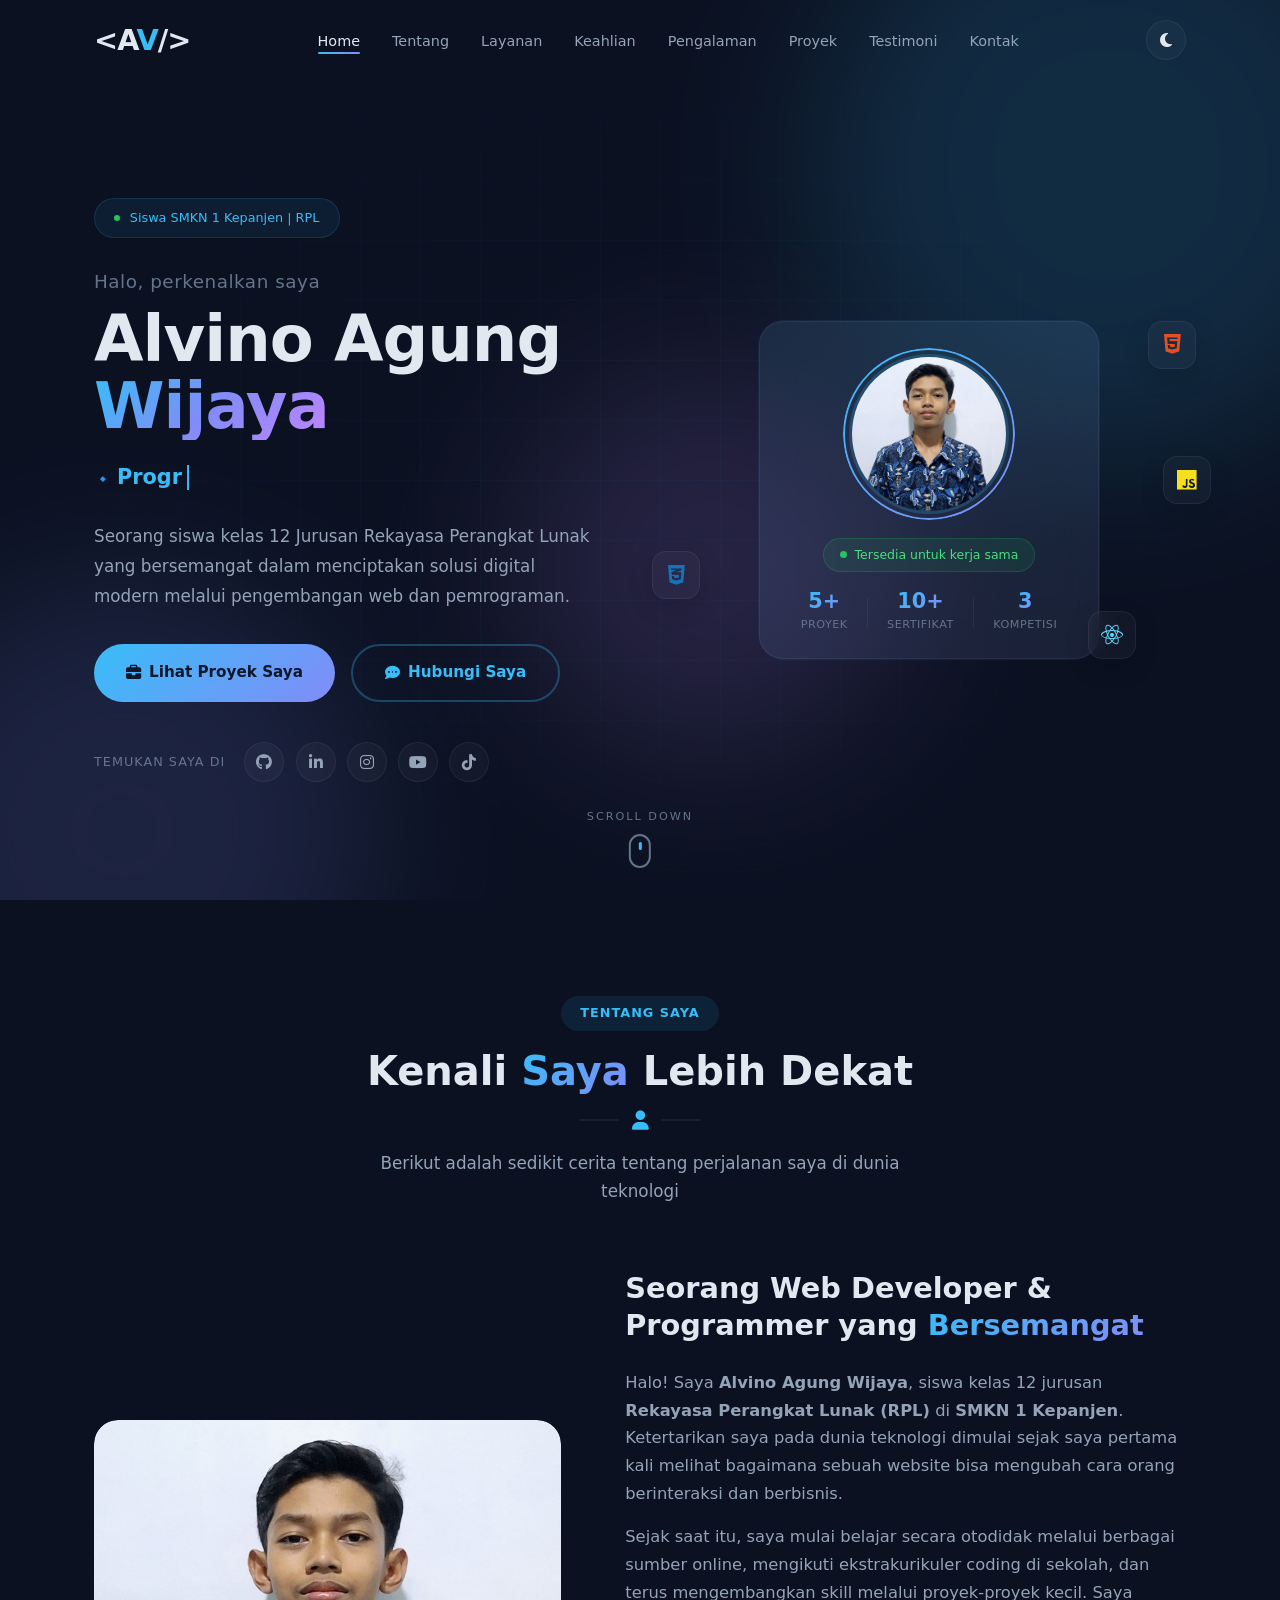
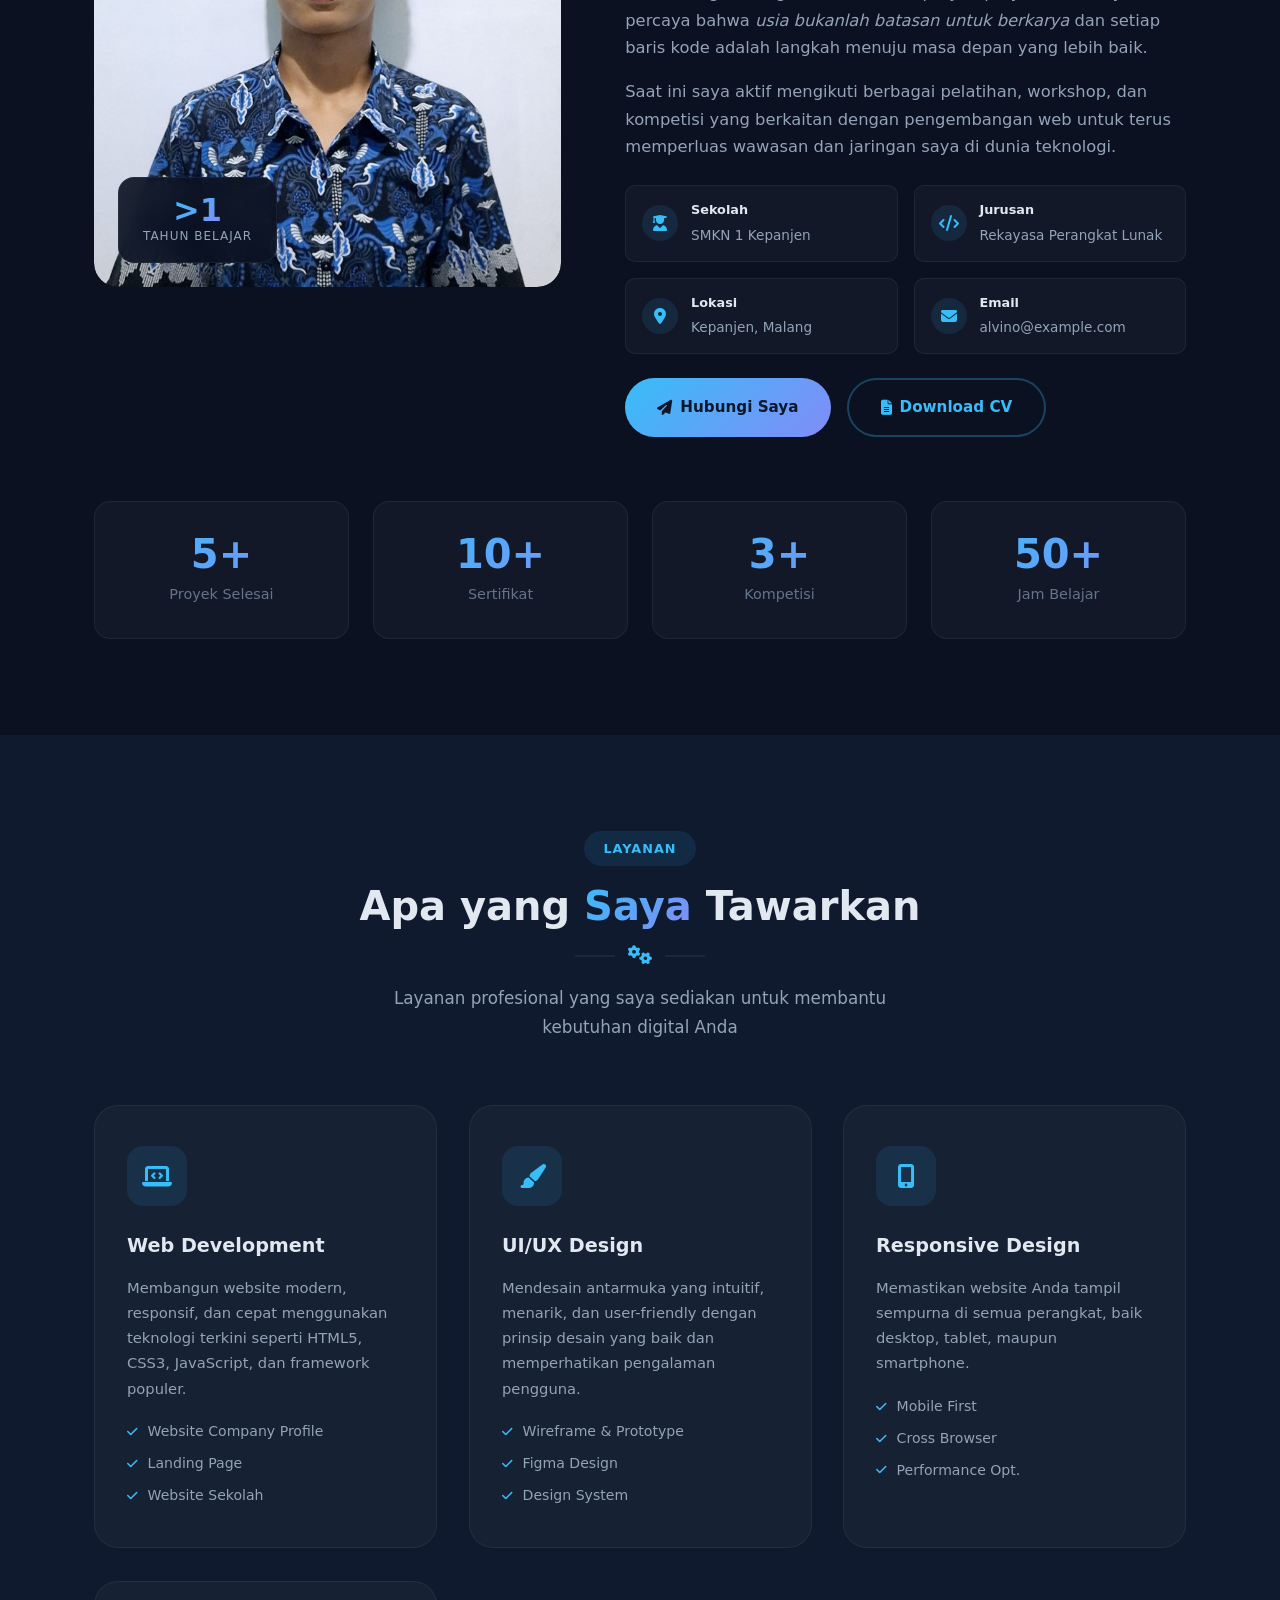
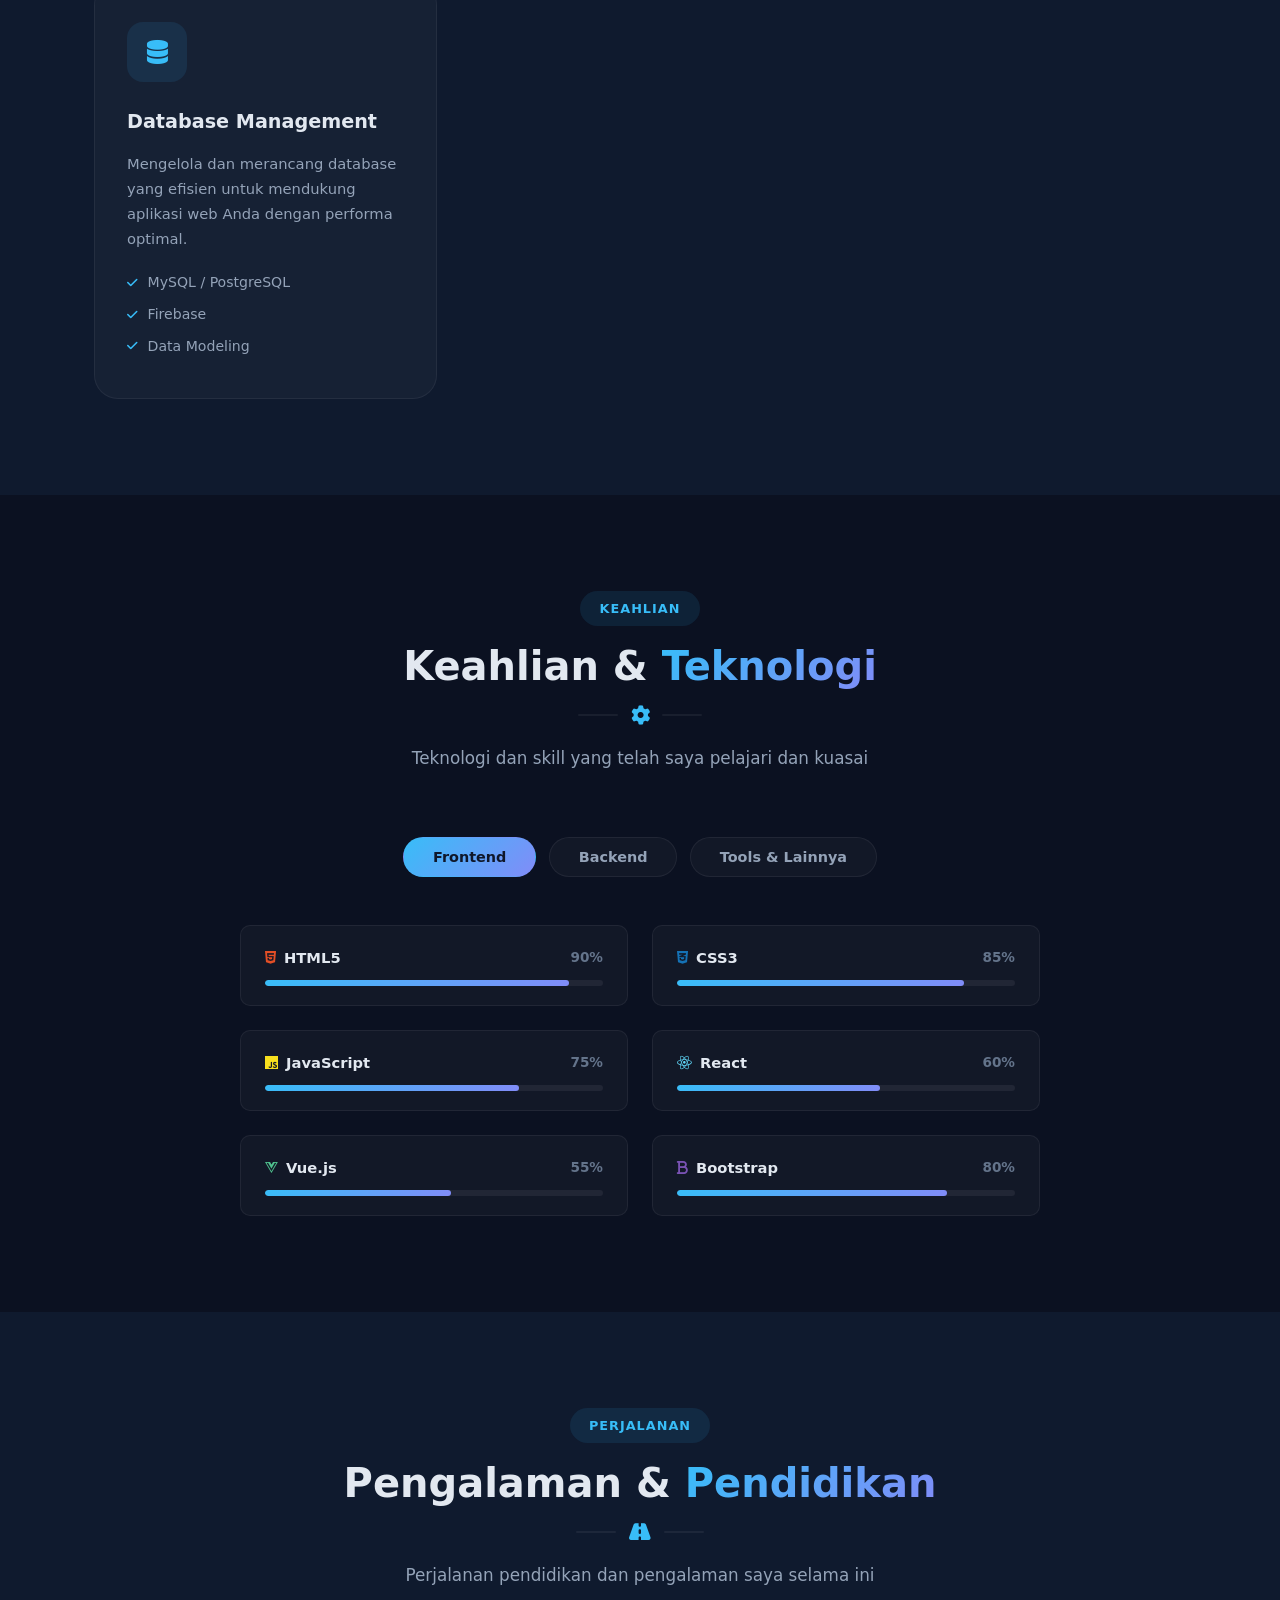
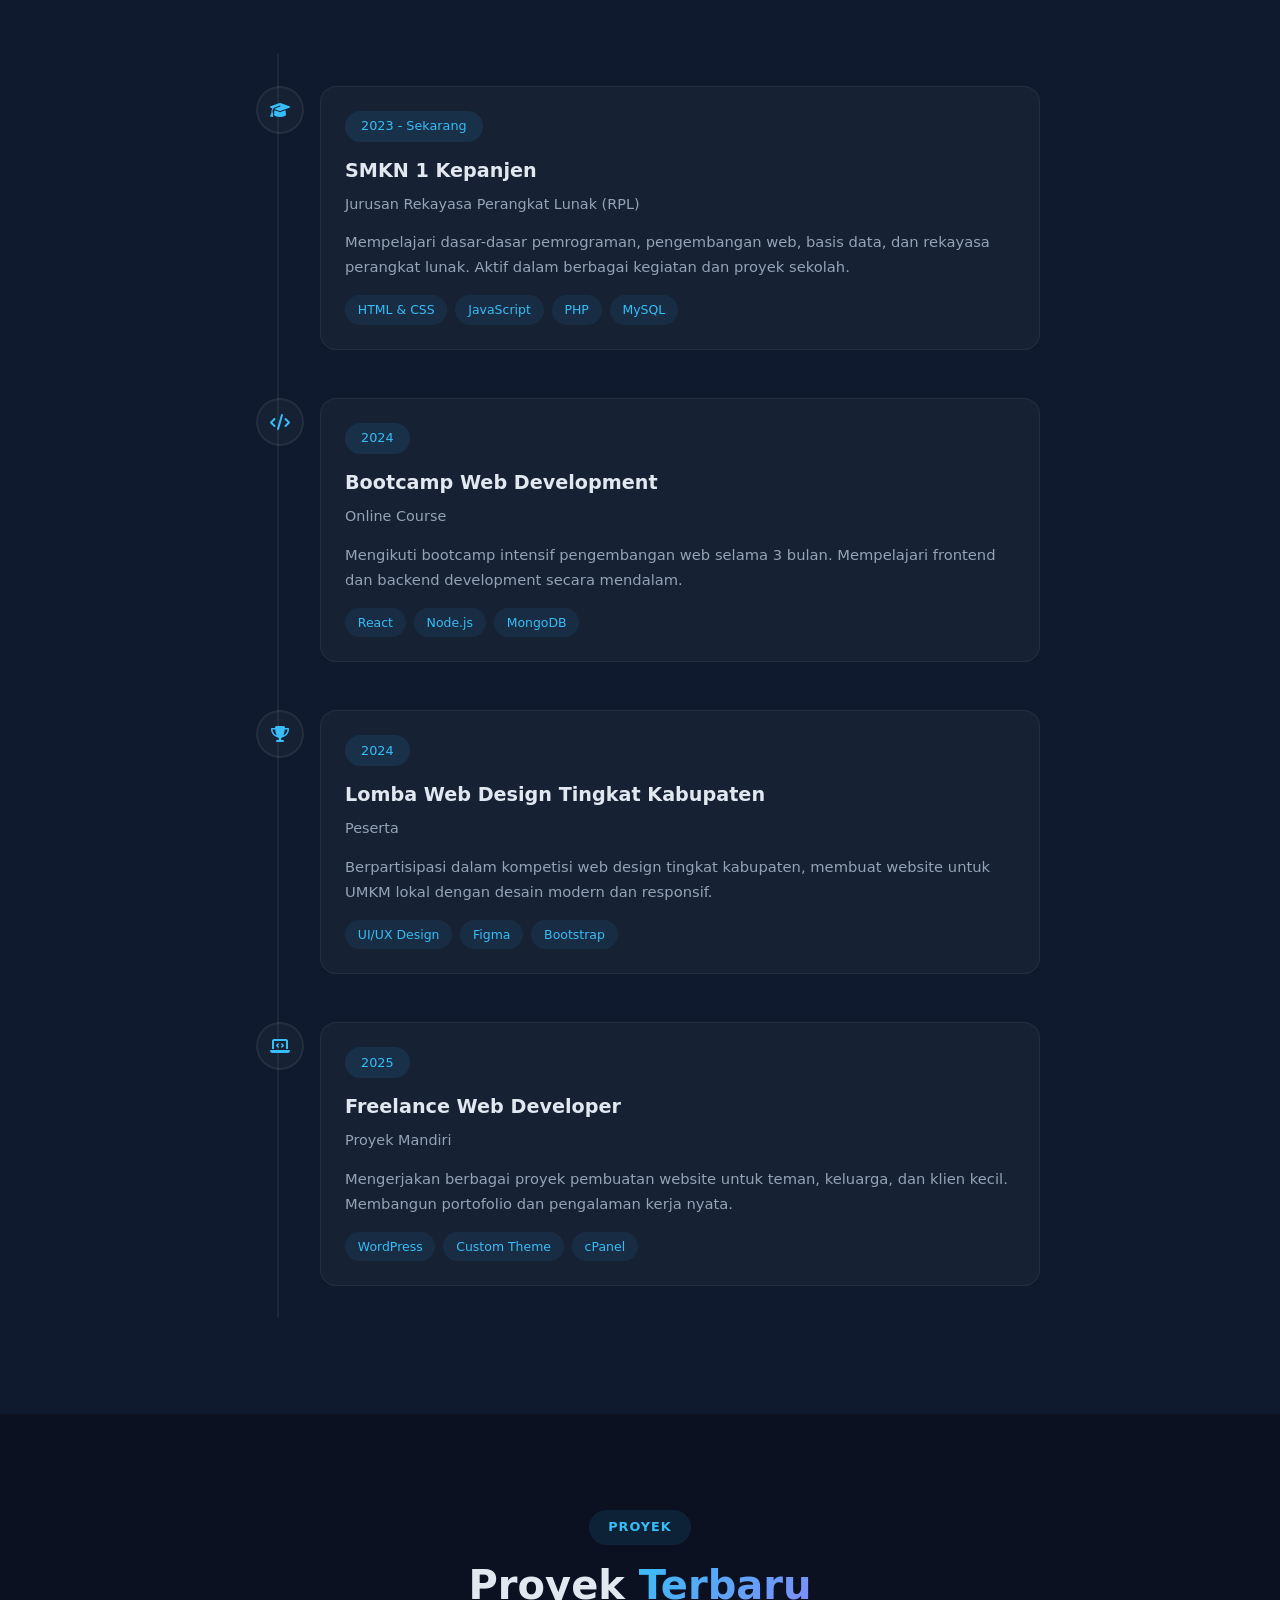
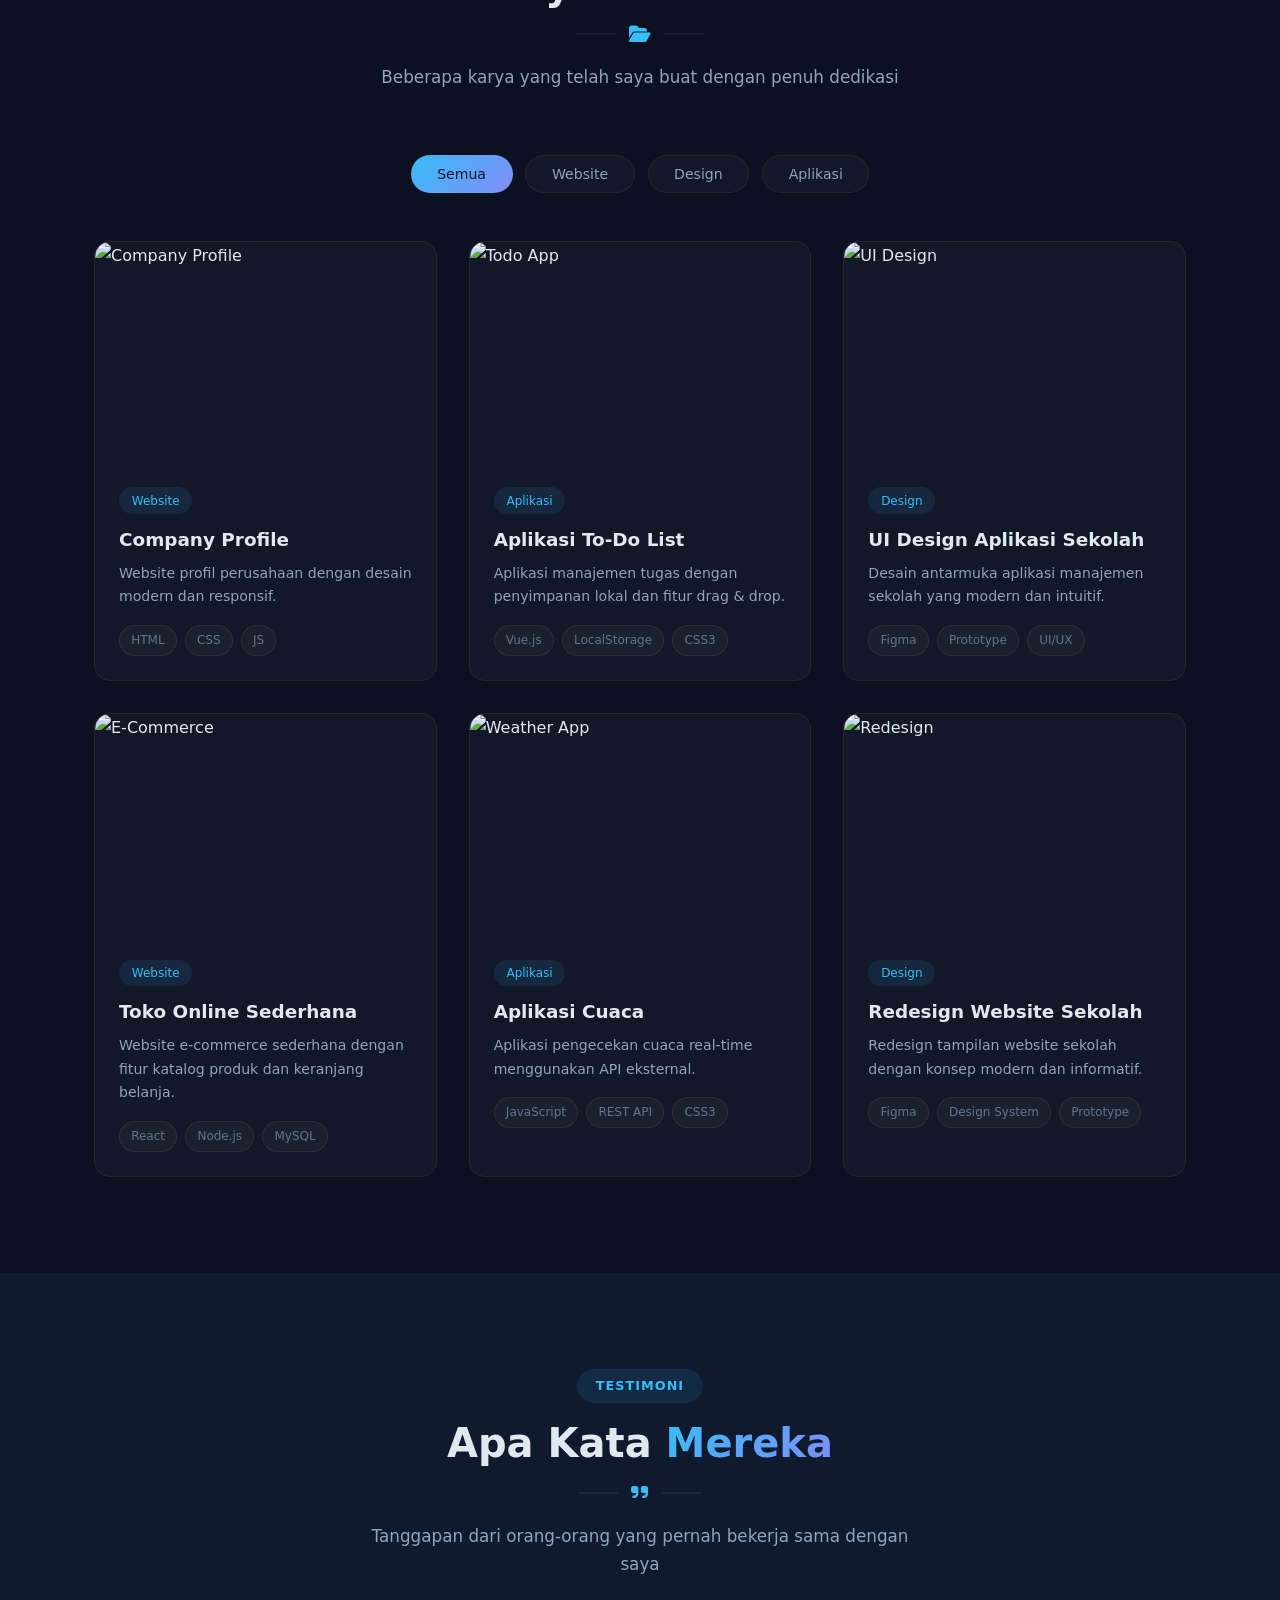
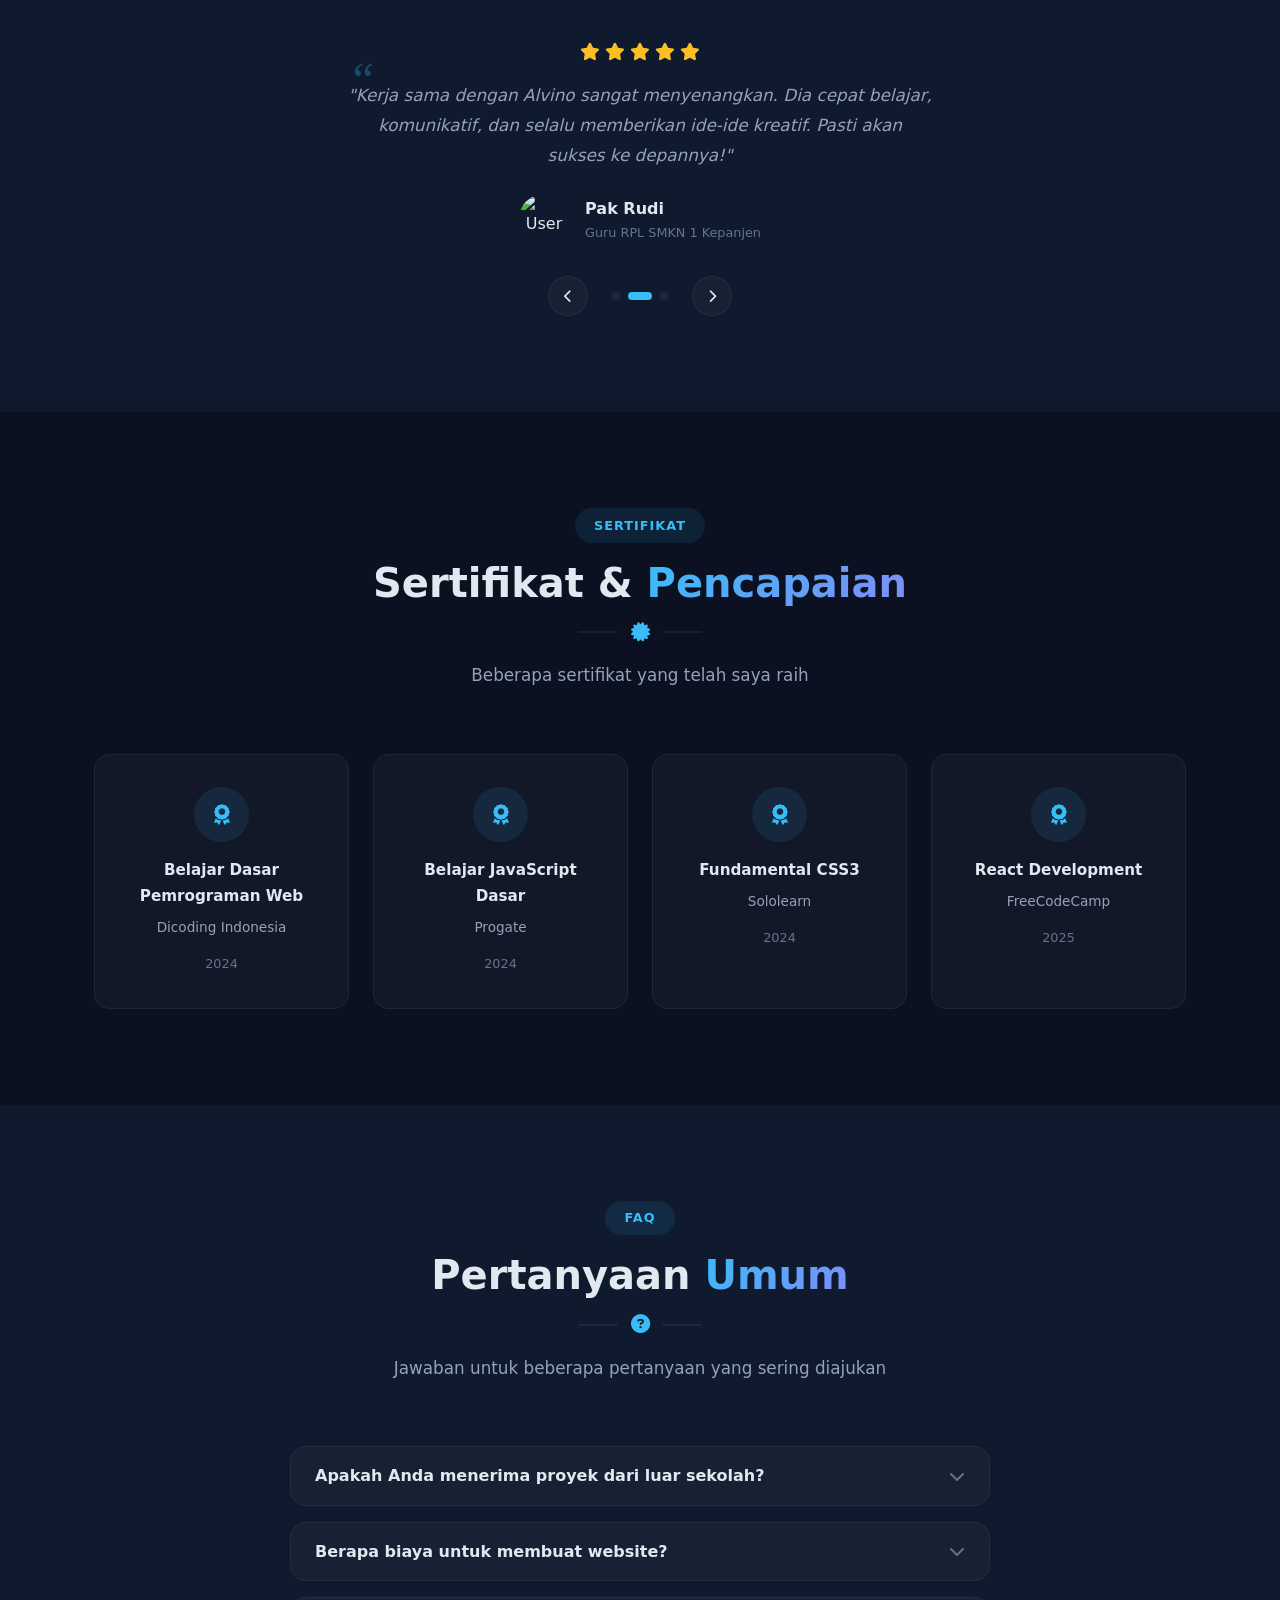
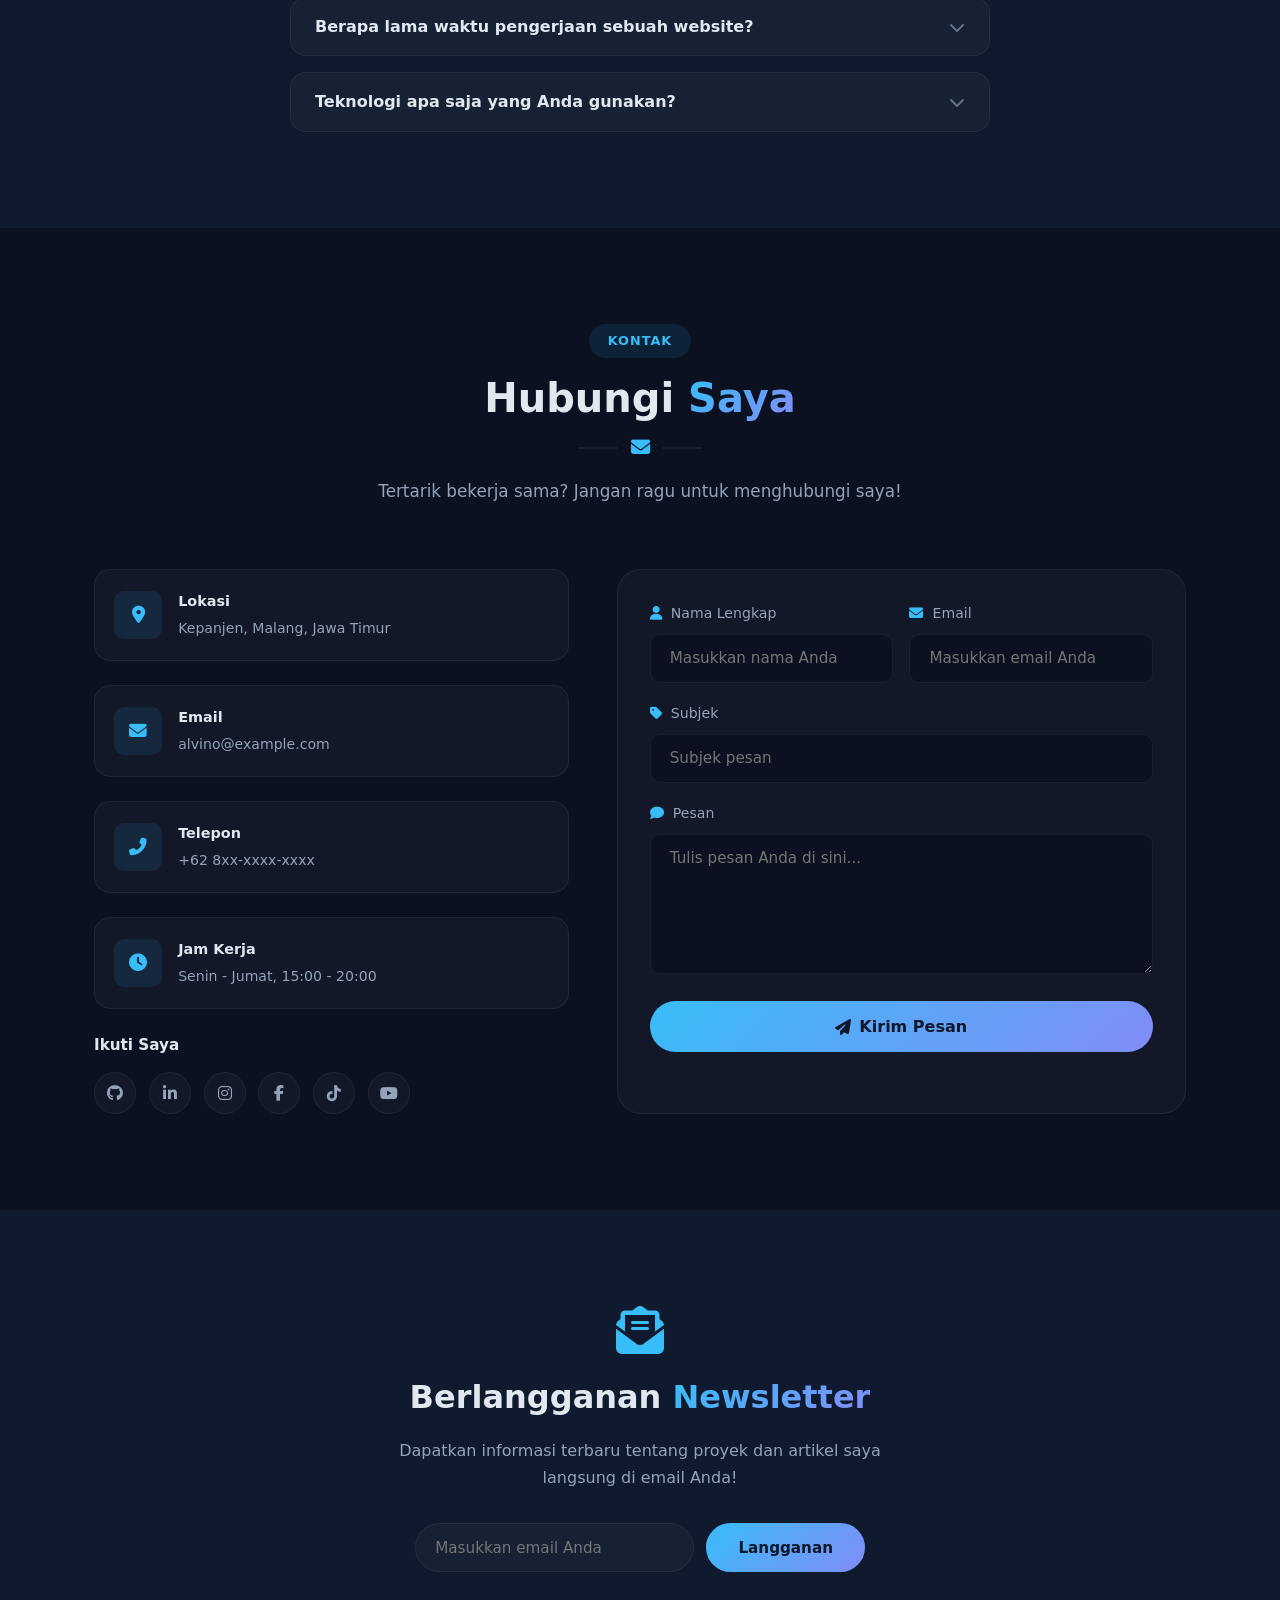
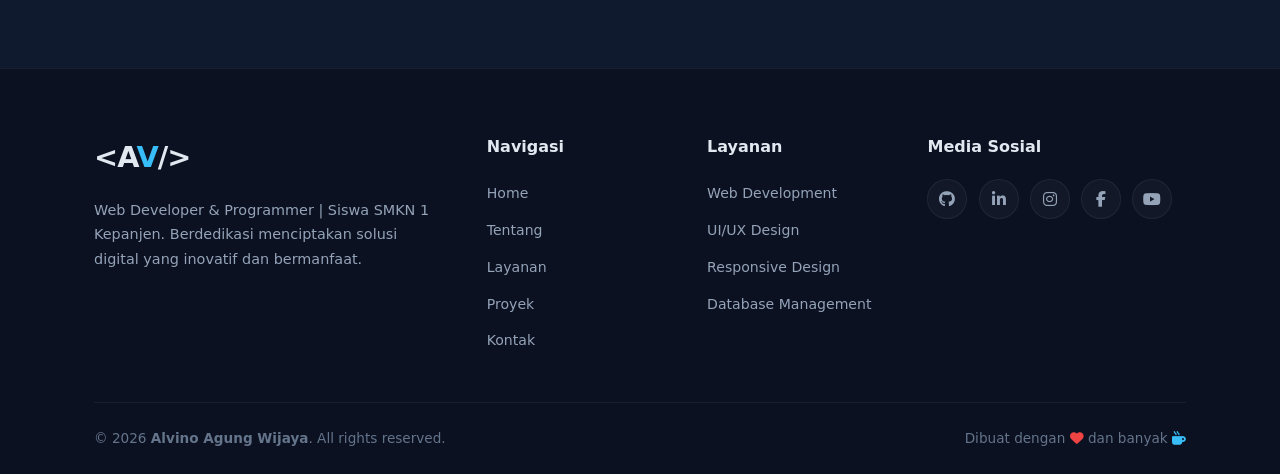
==== index.html @ 2d8336ec "Update Instagram & TikTok links" ====
<!DOCTYPE html>
<html lang="id">
<head>
  <meta charset="UTF-8" />
  <meta name="viewport" content="width=device-width, initial-scale=1.0" />
  <title>Alvino Agung Wijaya | Web Developer &amp; Programmer</title>
  <meta name="description" content="Portfolio of Alvino Agung Wijaya - Web Developer & Programmer from SMKN 1 Kepanjen" />
  <link rel="icon" type="image/x-icon" href="data:image/svg+xml,<svg xmlns='http://www.w3.org/2000/svg' viewBox='0 0 100 100'><text y='.9em' font-size='90'>💻</text></svg>" />
  <link rel="stylesheet" href="https://cdnjs.cloudflare.com/ajax/libs/font-awesome/6.5.0/css/all.min.css" />
  <link rel="stylesheet" href="https://unpkg.com/aos@2.3.1/dist/aos.css" />
  <link rel="stylesheet" href="style.css" />
</head>
<body>

  <!-- ===== PRELOADER ===== -->
  <div id="preloader">
    <div class="loader">
      <div class="loader-circle"></div>
      <p class="loader-text">Loading...</p>
    </div>
  </div>

  <!-- ===== NAVBAR ===== -->
  <header id="header">
    <div class="container navbar">
      <a href="#home" class="logo">&lt;A<span>V</span>/&gt;</a>
      <ul class="nav-menu" id="navMenu">
        <li><a href="#home" class="nav-link active">Home</a></li>
        <li><a href="#about" class="nav-link">Tentang</a></li>
        <li><a href="#services" class="nav-link">Layanan</a></li>
        <li><a href="#skills" class="nav-link">Keahlian</a></li>
        <li><a href="#experience" class="nav-link">Pengalaman</a></li>
        <li><a href="#projects" class="nav-link">Proyek</a></li>
        <li><a href="#testimonials" class="nav-link">Testimoni</a></li>
        <li><a href="#contact" class="nav-link">Kontak</a></li>
      </ul>
      <div class="nav-actions">
        <button id="themeToggle" class="theme-btn" aria-label="Toggle Theme">
          <i class="fas fa-moon"></i>
        </button>
        <button class="hamburger" id="hamburger" aria-label="Menu">
          <span></span><span></span><span></span>
        </button>
      </div>
    </div>
  </header>

  <!-- ===== HERO ===== -->
  <section id="home" class="hero">
    <div class="hero-bg">
      <div class="hero-orb hero-orb-1"></div>
      <div class="hero-orb hero-orb-2"></div>
      <div class="hero-orb hero-orb-3"></div>
      <div class="hero-grid"></div>
    </div>
    <div class="container hero-content">
      <div class="hero-text" data-aos="fade-up">
        <div class="hero-badge">
          <span class="badge-dot"></span>
          Siswa SMKN 1 Kepanjen | RPL
        </div>
        <p class="hero-greeting">Halo, perkenalkan saya</p>
        <h1 class="hero-name">Alvino Agung <span>Wijaya</span></h1>
        <div class="hero-typing">
          <span id="typed-text"></span><span class="typed-cursor">|</span>
        </div>
        <p class="hero-desc">
          Seorang siswa kelas 12 Jurusan Rekayasa Perangkat Lunak yang bersemangat 
          dalam menciptakan solusi digital modern melalui pengembangan web dan pemrograman.
        </p>
        <div class="hero-buttons">
          <a href="#projects" class="btn btn-primary">
            <i class="fas fa-briefcase"></i> Lihat Proyek Saya
          </a>
          <a href="#contact" class="btn btn-outline">
            <i class="fas fa-comment-dots"></i> Hubungi Saya
          </a>
        </div>
        <div class="hero-social">
          <span class="hero-social-label">Temukan Saya di</span>
          <div class="hero-social-links">
            <a href="#" class="social-link" aria-label="GitHub"><i class="fab fa-github"></i></a>
            <a href="#" class="social-link" aria-label="LinkedIn"><i class="fab fa-linkedin-in"></i></a>
            <a href="https://instagram.com/vinoagg" class="social-link" aria-label="Instagram"><i class="fab fa-instagram"></i></a>
            <a href="#" class="social-link" aria-label="YouTube"><i class="fab fa-youtube"></i></a>
            <a href="https://tiktok.com/@vinoaggwjy" class="social-link" aria-label="TikTok"><i class="fab fa-tiktok"></i></a>
          </div>
        </div>
      </div>
      <div class="hero-visual" data-aos="fade-left">
        <div class="hero-card">
          <div class="hero-card-bg"></div>
          <div class="hero-photo-wrapper">
            <img src="fotosaya.jpeg" alt="Alvino Agung Wijaya" />
            <div class="hero-photo-ring"></div>
          </div>
          <div class="hero-card-info">
            <div class="hero-card-status">
              <span class="status-dot"></span>
              <span>Tersedia untuk kerja sama</span>
            </div>
            <div class="hero-card-stats">
              <div class="hcs-item">
                <span class="hcs-num">5+</span>
                <span class="hcs-label">Proyek</span>
              </div>
              <div class="hcs-divider"></div>
              <div class="hcs-item">
                <span class="hcs-num">10+</span>
                <span class="hcs-label">Sertifikat</span>
              </div>
              <div class="hcs-divider"></div>
              <div class="hcs-item">
                <span class="hcs-num">3</span>
                <span class="hcs-label">Kompetisi</span>
              </div>
            </div>
          </div>
        </div>
        <div class="hero-float-icon hi-1"><i class="fab fa-html5"></i></div>
        <div class="hero-float-icon hi-2"><i class="fab fa-css3-alt"></i></div>
        <div class="hero-float-icon hi-3"><i class="fab fa-js"></i></div>
        <div class="hero-float-icon hi-4"><i class="fab fa-react"></i></div>
      </div>
    </div>
    <div class="scroll-indicator">
      <span>Scroll Down</span>
      <div class="scroll-mouse">
        <div class="scroll-wheel"></div>
      </div>
    </div>
  </section>

  <!-- ===== ABOUT ===== -->
  <section id="about" class="section">
    <div class="container">
      <div class="section-header" data-aos="fade-up">
        <span class="section-tag">Tentang Saya</span>
        <h2 class="section-title">Kenali <span>Saya</span> Lebih Dekat</h2>
        <div class="section-divider">
          <span></span><i class="fas fa-user"></i><span></span>
        </div>
        <p class="section-desc">Berikut adalah sedikit cerita tentang perjalanan saya di dunia teknologi</p>
      </div>
      <div class="about-grid">
        <div class="about-image" data-aos="fade-right">
          <div class="about-img-wrapper">
            <img src="fotosaya.jpeg" alt="About Alvino" />
            <div class="about-experience">
              <span class="exp-number">&gt;1</span>
              <span class="exp-text">Tahun Belajar</span>
            </div>
          </div>
        </div>
        <div class="about-content" data-aos="fade-left">
          <h3>Seorang Web Developer &amp; Programmer yang <span>Bersemangat</span></h3>
          <p>
            Halo! Saya <strong>Alvino Agung Wijaya</strong>, siswa kelas 12 jurusan <strong>Rekayasa Perangkat Lunak (RPL)</strong> 
            di <strong>SMKN 1 Kepanjen</strong>. Ketertarikan saya pada dunia teknologi dimulai sejak saya pertama kali 
            melihat bagaimana sebuah website bisa mengubah cara orang berinteraksi dan berbisnis.
          </p>
          <p>
            Sejak saat itu, saya mulai belajar secara otodidak melalui berbagai sumber online, mengikuti ekstrakurikuler 
            coding di sekolah, dan terus mengembangkan skill melalui proyek-proyek kecil. Saya percaya bahwa 
            <em>usia bukanlah batasan untuk berkarya</em> dan setiap baris kode adalah langkah menuju masa depan yang lebih baik.
          </p>
          <p>
            Saat ini saya aktif mengikuti berbagai pelatihan, workshop, dan kompetisi yang berkaitan dengan 
            pengembangan web untuk terus memperluas wawasan dan jaringan saya di dunia teknologi.
          </p>
          <div class="about-info">
            <div class="info-item">
              <i class="fas fa-user-graduate"></i>
              <div>
                <strong>Sekolah</strong>
                <span>SMKN 1 Kepanjen</span>
              </div>
            </div>
            <div class="info-item">
              <i class="fas fa-code"></i>
              <div>
                <strong>Jurusan</strong>
                <span>Rekayasa Perangkat Lunak</span>
              </div>
            </div>
            <div class="info-item">
              <i class="fas fa-map-marker-alt"></i>
              <div>
                <strong>Lokasi</strong>
                <span>Kepanjen, Malang</span>
              </div>
            </div>
            <div class="info-item">
              <i class="fas fa-envelope"></i>
              <div>
                <strong>Email</strong>
                <span>alvino@example.com</span>
              </div>
            </div>
          </div>
          <div class="about-cta">
            <a href="#contact" class="btn btn-primary"><i class="fas fa-paper-plane"></i> Hubungi Saya</a>
            <a href="#" class="btn btn-outline"><i class="fas fa-file-alt"></i> Download CV</a>
          </div>
        </div>
      </div>
      <div class="about-stats" data-aos="fade-up">
        <div class="stat-item">
          <h3><span class="counter" data-target="5">0</span>+</h3>
          <p>Proyek Selesai</p>
        </div>
        <div class="stat-item">
          <h3><span class="counter" data-target="10">0</span>+</h3>
          <p>Sertifikat</p>
        </div>
        <div class="stat-item">
          <h3><span class="counter" data-target="3">0</span>+</h3>
          <p>Kompetisi</p>
        </div>
        <div class="stat-item">
          <h3><span class="counter" data-target="50">0</span>+</h3>
          <p>Jam Belajar</p>
        </div>
      </div>
    </div>
  </section>

  <!-- ===== SERVICES ===== -->
  <section id="services" class="section bg-dark">
    <div class="container">
      <div class="section-header" data-aos="fade-up">
        <span class="section-tag">Layanan</span>
        <h2 class="section-title">Apa yang <span>Saya</span> Tawarkan</h2>
        <div class="section-divider">
          <span></span><i class="fas fa-cogs"></i><span></span>
        </div>
        <p class="section-desc">Layanan profesional yang saya sediakan untuk membantu kebutuhan digital Anda</p>
      </div>
      <div class="services-grid">
        <div class="service-card" data-aos="flip-up" data-aos-delay="0">
          <div class="service-icon">
            <i class="fas fa-laptop-code"></i>
          </div>
          <h3>Web Development</h3>
          <p>Membangun website modern, responsif, dan cepat menggunakan teknologi terkini seperti HTML5, CSS3, JavaScript, dan framework populer.</p>
          <ul class="service-list">
            <li><i class="fas fa-check"></i> Website Company Profile</li>
            <li><i class="fas fa-check"></i> Landing Page</li>
            <li><i class="fas fa-check"></i> Website Sekolah</li>
          </ul>
        </div>
        <div class="service-card" data-aos="flip-up" data-aos-delay="100">
          <div class="service-icon">
            <i class="fas fa-paint-brush"></i>
          </div>
          <h3>UI/UX Design</h3>
          <p>Mendesain antarmuka yang intuitif, menarik, dan user-friendly dengan prinsip desain yang baik dan memperhatikan pengalaman pengguna.</p>
          <ul class="service-list">
            <li><i class="fas fa-check"></i> Wireframe &amp; Prototype</li>
            <li><i class="fas fa-check"></i> Figma Design</li>
            <li><i class="fas fa-check"></i> Design System</li>
          </ul>
        </div>
        <div class="service-card" data-aos="flip-up" data-aos-delay="200">
          <div class="service-icon">
            <i class="fas fa-mobile-alt"></i>
          </div>
          <h3>Responsive Design</h3>
          <p>Memastikan website Anda tampil sempurna di semua perangkat, baik desktop, tablet, maupun smartphone.</p>
          <ul class="service-list">
            <li><i class="fas fa-check"></i> Mobile First</li>
            <li><i class="fas fa-check"></i> Cross Browser</li>
            <li><i class="fas fa-check"></i> Performance Opt.</li>
          </ul>
        </div>
        <div class="service-card" data-aos="flip-up" data-aos-delay="300">
          <div class="service-icon">
            <i class="fas fa-database"></i>
          </div>
          <h3>Database Management</h3>
          <p>Mengelola dan merancang database yang efisien untuk mendukung aplikasi web Anda dengan performa optimal.</p>
          <ul class="service-list">
            <li><i class="fas fa-check"></i> MySQL / PostgreSQL</li>
            <li><i class="fas fa-check"></i> Firebase</li>
            <li><i class="fas fa-check"></i> Data Modeling</li>
          </ul>
        </div>
      </div>
    </div>
  </section>

  <!-- ===== SKILLS ===== -->
  <section id="skills" class="section">
    <div class="container">
      <div class="section-header" data-aos="fade-up">
        <span class="section-tag">Keahlian</span>
        <h2 class="section-title">Keahlian &amp; <span>Teknologi</span></h2>
        <div class="section-divider">
          <span></span><i class="fas fa-cog"></i><span></span>
        </div>
        <p class="section-desc">Teknologi dan skill yang telah saya pelajari dan kuasai</p>
      </div>
      <div class="skills-tabs" data-aos="fade-up">
        <button class="skill-tab active" data-tab="frontend">Frontend</button>
        <button class="skill-tab" data-tab="backend">Backend</button>
        <button class="skill-tab" data-tab="tools">Tools &amp; Lainnya</button>
      </div>
      <div class="skills-content">
        <!-- Frontend -->
        <div class="skills-panel active" id="frontend">
          <div class="skills-grid">
            <div class="skill-item" data-aos="fade-up" data-aos-delay="0">
              <div class="skill-info">
                <span><i class="fab fa-html5" style="color:#e34f26;"></i> HTML5</span>
                <span class="skill-percent">90%</span>
              </div>
              <div class="skill-bar"><div class="skill-progress" data-width="90" style="--width:0%"></div></div>
            </div>
            <div class="skill-item" data-aos="fade-up" data-aos-delay="50">
              <div class="skill-info">
                <span><i class="fab fa-css3-alt" style="color:#1572b6;"></i> CSS3</span>
                <span class="skill-percent">85%</span>
              </div>
              <div class="skill-bar"><div class="skill-progress" data-width="85" style="--width:0%"></div></div>
            </div>
            <div class="skill-item" data-aos="fade-up" data-aos-delay="100">
              <div class="skill-info">
                <span><i class="fab fa-js" style="color:#f7df1e;"></i> JavaScript</span>
                <span class="skill-percent">75%</span>
              </div>
              <div class="skill-bar"><div class="skill-progress" data-width="75" style="--width:0%"></div></div>
            </div>
            <div class="skill-item" data-aos="fade-up" data-aos-delay="150">
              <div class="skill-info">
                <span><i class="fab fa-react" style="color:#61dafb;"></i> React</span>
                <span class="skill-percent">60%</span>
              </div>
              <div class="skill-bar"><div class="skill-progress" data-width="60" style="--width:0%"></div></div>
            </div>
            <div class="skill-item" data-aos="fade-up" data-aos-delay="200">
              <div class="skill-info">
                <span><i class="fab fa-vuejs" style="color:#4fc08d;"></i> Vue.js</span>
                <span class="skill-percent">55%</span>
              </div>
              <div class="skill-bar"><div class="skill-progress" data-width="55" style="--width:0%"></div></div>
            </div>
            <div class="skill-item" data-aos="fade-up" data-aos-delay="250">
              <div class="skill-info">
                <span><i class="fas fa-bold" style="color:#7952b3;"></i> Bootstrap</span>
                <span class="skill-percent">80%</span>
              </div>
              <div class="skill-bar"><div class="skill-progress" data-width="80" style="--width:0%"></div></div>
            </div>
          </div>
        </div>
        <!-- Backend -->
        <div class="skills-panel" id="backend">
          <div class="skills-grid">
            <div class="skill-item" data-aos="fade-up" data-aos-delay="0">
              <div class="skill-info">
                <span><i class="fab fa-node-js" style="color:#339933;"></i> Node.js</span>
                <span class="skill-percent">65%</span>
              </div>
              <div class="skill-bar"><div class="skill-progress" data-width="65" style="--width:0%"></div></div>
            </div>
            <div class="skill-item" data-aos="fade-up" data-aos-delay="50">
              <div class="skill-info">
                <span><i class="fab fa-php" style="color:#777bb4;"></i> PHP</span>
                <span class="skill-percent">70%</span>
              </div>
              <div class="skill-bar"><div class="skill-progress" data-width="70" style="--width:0%"></div></div>
            </div>
            <div class="skill-item" data-aos="fade-up" data-aos-delay="100">
              <div class="skill-info">
                <span><i class="fas fa-database" style="color:#4479a1;"></i> MySQL</span>
                <span class="skill-percent">75%</span>
              </div>
              <div class="skill-bar"><div class="skill-progress" data-width="75" style="--width:0%"></div></div>
            </div>
            <div class="skill-item" data-aos="fade-up" data-aos-delay="150">
              <div class="skill-info">
                <span><i class="fab fa-python" style="color:#3776ab;"></i> Python</span>
                <span class="skill-percent">50%</span>
              </div>
              <div class="skill-bar"><div class="skill-progress" data-width="50" style="--width:0%"></div></div>
            </div>
            <div class="skill-item" data-aos="fade-up" data-aos-delay="200">
              <div class="skill-info">
                <span><i class="fas fa-fire" style="color:#ffca28;"></i> Firebase</span>
                <span class="skill-percent">55%</span>
              </div>
              <div class="skill-bar"><div class="skill-progress" data-width="55" style="--width:0%"></div></div>
            </div>
            <div class="skill-item" data-aos="fade-up" data-aos-delay="250">
              <div class="skill-info">
                <span><i class="fas fa-server" style="color:#6c757d;"></i> REST API</span>
                <span class="skill-percent">60%</span>
              </div>
              <div class="skill-bar"><div class="skill-progress" data-width="60" style="--width:0%"></div></div>
            </div>
          </div>
        </div>
        <!-- Tools -->
        <div class="skills-panel" id="tools">
          <div class="skills-grid">
            <div class="skill-item" data-aos="fade-up" data-aos-delay="0">
              <div class="skill-info">
                <span><i class="fab fa-git-alt" style="color:#f05032;"></i> Git &amp; GitHub</span>
                <span class="skill-percent">80%</span>
              </div>
              <div class="skill-bar"><div class="skill-progress" data-width="80" style="--width:0%"></div></div>
            </div>
            <div class="skill-item" data-aos="fade-up" data-aos-delay="50">
              <div class="skill-info">
                <span><i class="fab fa-figma" style="color:#f24e1e;"></i> Figma</span>
                <span class="skill-percent">75%</span>
              </div>
              <div class="skill-bar"><div class="skill-progress" data-width="75" style="--width:0%"></div></div>
            </div>
            <div class="skill-item" data-aos="fade-up" data-aos-delay="100">
              <div class="skill-info">
                <span><i class="fas fa-terminal" style="color:#4d4d4d;"></i> Command Line</span>
                <span class="skill-percent">70%</span>
              </div>
              <div class="skill-bar"><div class="skill-progress" data-width="70" style="--width:0%"></div></div>
            </div>
            <div class="skill-item" data-aos="fade-up" data-aos-delay="150">
              <div class="skill-info">
                <span><i class="fas fa-code-branch" style="color:#007acc;"></i> VS Code</span>
                <span class="skill-percent">90%</span>
              </div>
              <div class="skill-bar"><div class="skill-progress" data-width="90" style="--width:0%"></div></div>
            </div>
            <div class="skill-item" data-aos="fade-up" data-aos-delay="200">
              <div class="skill-info">
                <span><i class="fab fa-npm" style="color:#cb3837;"></i> npm</span>
                <span class="skill-percent">65%</span>
              </div>
              <div class="skill-bar"><div class="skill-progress" data-width="65" style="--width:0%"></div></div>
            </div>
            <div class="skill-item" data-aos="fade-up" data-aos-delay="250">
              <div class="skill-info">
                <span><i class="fas fa-paint-roller" style="color:#06b6d4;"></i> Tailwind CSS</span>
                <span class="skill-percent">70%</span>
              </div>
              <div class="skill-bar"><div class="skill-progress" data-width="70" style="--width:0%"></div></div>
            </div>
          </div>
        </div>
      </div>
    </div>
  </section>

  <!-- ===== EXPERIENCE / TIMELINE ===== -->
  <section id="experience" class="section bg-dark">
    <div class="container">
      <div class="section-header" data-aos="fade-up">
        <span class="section-tag">Perjalanan</span>
        <h2 class="section-title">Pengalaman &amp; <span>Pendidikan</span></h2>
        <div class="section-divider">
          <span></span><i class="fas fa-road"></i><span></span>
        </div>
        <p class="section-desc">Perjalanan pendidikan dan pengalaman saya selama ini</p>
      </div>
      <div class="timeline" data-aos="fade-up">
        <div class="timeline-item">
          <div class="timeline-icon"><i class="fas fa-graduation-cap"></i></div>
          <div class="timeline-content">
            <span class="timeline-date">2023 - Sekarang</span>
            <h3>SMKN 1 Kepanjen</h3>
            <h4>Jurusan Rekayasa Perangkat Lunak (RPL)</h4>
            <p>Mempelajari dasar-dasar pemrograman, pengembangan web, basis data, dan rekayasa perangkat lunak. Aktif dalam berbagai kegiatan dan proyek sekolah.</p>
            <div class="timeline-tags">
              <span>HTML &amp; CSS</span>
              <span>JavaScript</span>
              <span>PHP</span>
              <span>MySQL</span>
            </div>
          </div>
        </div>
        <div class="timeline-item">
          <div class="timeline-icon"><i class="fas fa-code"></i></div>
          <div class="timeline-content">
            <span class="timeline-date">2024</span>
            <h3>Bootcamp Web Development</h3>
            <h4>Online Course</h4>
            <p>Mengikuti bootcamp intensif pengembangan web selama 3 bulan. Mempelajari frontend dan backend development secara mendalam.</p>
            <div class="timeline-tags">
              <span>React</span>
              <span>Node.js</span>
              <span>MongoDB</span>
            </div>
          </div>
        </div>
        <div class="timeline-item">
          <div class="timeline-icon"><i class="fas fa-trophy"></i></div>
          <div class="timeline-content">
            <span class="timeline-date">2024</span>
            <h3>Lomba Web Design Tingkat Kabupaten</h3>
            <h4>Peserta</h4>
            <p>Berpartisipasi dalam kompetisi web design tingkat kabupaten, membuat website untuk UMKM lokal dengan desain modern dan responsif.</p>
            <div class="timeline-tags">
              <span>UI/UX Design</span>
              <span>Figma</span>
              <span>Bootstrap</span>
            </div>
          </div>
        </div>
        <div class="timeline-item">
          <div class="timeline-icon"><i class="fas fa-laptop-code"></i></div>
          <div class="timeline-content">
            <span class="timeline-date">2025</span>
            <h3>Freelance Web Developer</h3>
            <h4>Proyek Mandiri</h4>
            <p>Mengerjakan berbagai proyek pembuatan website untuk teman, keluarga, dan klien kecil. Membangun portofolio dan pengalaman kerja nyata.</p>
            <div class="timeline-tags">
              <span>WordPress</span>
              <span>Custom Theme</span>
              <span>cPanel</span>
            </div>
          </div>
        </div>
      </div>
    </div>
  </section>

  <!-- ===== PROJECTS ===== -->
  <section id="projects" class="section">
    <div class="container">
      <div class="section-header" data-aos="fade-up">
        <span class="section-tag">Proyek</span>
        <h2 class="section-title">Proyek <span>Terbaru</span></h2>
        <div class="section-divider">
          <span></span><i class="fas fa-folder-open"></i><span></span>
        </div>
        <p class="section-desc">Beberapa karya yang telah saya buat dengan penuh dedikasi</p>
      </div>
      <div class="projects-filter" data-aos="fade-up">
        <button class="filter-btn active" data-filter="all">Semua</button>
        <button class="filter-btn" data-filter="web">Website</button>
        <button class="filter-btn" data-filter="design">Design</button>
        <button class="filter-btn" data-filter="app">Aplikasi</button>
      </div>
      <div class="projects-grid">
        <div class="project-card" data-category="web" data-aos="zoom-in" data-aos-delay="0">
          <div class="project-img">
            <img src="https://placehold.co/600x400/1e293b/38bdf8?text=Company+Profile" alt="Company Profile" />
            <div class="project-overlay">
              <div class="project-actions">
                <a href="#" class="project-link"><i class="fas fa-link"></i></a>
                <a href="#" class="project-link"><i class="fab fa-github"></i></a>
                <button class="project-link project-detail-btn" data-modal="modal1"><i class="fas fa-search-plus"></i></button>
              </div>
            </div>
          </div>
          <div class="project-info">
            <span class="project-category">Website</span>
            <h3>Company Profile</h3>
            <p>Website profil perusahaan dengan desain modern dan responsif.</p>
            <div class="project-tech">
              <span>HTML</span>
              <span>CSS</span>
              <span>JS</span>
            </div>
          </div>
        </div>
        <div class="project-card" data-category="app" data-aos="zoom-in" data-aos-delay="100">
          <div class="project-img">
            <img src="https://placehold.co/600x400/1e293b/818cf8?text=Todo+App" alt="Todo App" />
            <div class="project-overlay">
              <div class="project-actions">
                <a href="#" class="project-link"><i class="fas fa-link"></i></a>
                <a href="#" class="project-link"><i class="fab fa-github"></i></a>
                <button class="project-link project-detail-btn" data-modal="modal2"><i class="fas fa-search-plus"></i></button>
              </div>
            </div>
          </div>
          <div class="project-info">
            <span class="project-category">Aplikasi</span>
            <h3>Aplikasi To-Do List</h3>
            <p>Aplikasi manajemen tugas dengan penyimpanan lokal dan fitur drag &amp; drop.</p>
            <div class="project-tech">
              <span>Vue.js</span>
              <span>LocalStorage</span>
              <span>CSS3</span>
            </div>
          </div>
        </div>
        <div class="project-card" data-category="design" data-aos="zoom-in" data-aos-delay="200">
          <div class="project-img">
            <img src="https://placehold.co/600x400/1e293b/c084fc?text=UI+Design" alt="UI Design" />
            <div class="project-overlay">
              <div class="project-actions">
                <a href="#" class="project-link"><i class="fas fa-link"></i></a>
                <a href="#" class="project-link"><i class="fab fa-figma"></i></a>
                <button class="project-link project-detail-btn" data-modal="modal3"><i class="fas fa-search-plus"></i></button>
              </div>
            </div>
          </div>
          <div class="project-info">
            <span class="project-category">Design</span>
            <h3>UI Design Aplikasi Sekolah</h3>
            <p>Desain antarmuka aplikasi manajemen sekolah yang modern dan intuitif.</p>
            <div class="project-tech">
              <span>Figma</span>
              <span>Prototype</span>
              <span>UI/UX</span>
            </div>
          </div>
        </div>
        <div class="project-card" data-category="web" data-aos="zoom-in" data-aos-delay="300">
          <div class="project-img">
            <img src="https://placehold.co/600x400/1e293b/34d399?text=E-Commerce" alt="E-Commerce" />
            <div class="project-overlay">
              <div class="project-actions">
                <a href="#" class="project-link"><i class="fas fa-link"></i></a>
                <a href="#" class="project-link"><i class="fab fa-github"></i></a>
                <button class="project-link project-detail-btn" data-modal="modal4"><i class="fas fa-search-plus"></i></button>
              </div>
            </div>
          </div>
          <div class="project-info">
            <span class="project-category">Website</span>
            <h3>Toko Online Sederhana</h3>
            <p>Website e-commerce sederhana dengan fitur katalog produk dan keranjang belanja.</p>
            <div class="project-tech">
              <span>React</span>
              <span>Node.js</span>
              <span>MySQL</span>
            </div>
          </div>
        </div>
        <div class="project-card" data-category="app" data-aos="zoom-in" data-aos-delay="400">
          <div class="project-img">
            <img src="https://placehold.co/600x400/1e293b/f472b6?text=Weather+App" alt="Weather App" />
            <div class="project-overlay">
              <div class="project-actions">
                <a href="#" class="project-link"><i class="fas fa-link"></i></a>
                <a href="#" class="project-link"><i class="fab fa-github"></i></a>
                <button class="project-link project-detail-btn" data-modal="modal5"><i class="fas fa-search-plus"></i></button>
              </div>
            </div>
          </div>
          <div class="project-info">
            <span class="project-category">Aplikasi</span>
            <h3>Aplikasi Cuaca</h3>
            <p>Aplikasi pengecekan cuaca real-time menggunakan API eksternal.</p>
            <div class="project-tech">
              <span>JavaScript</span>
              <span>REST API</span>
              <span>CSS3</span>
            </div>
          </div>
        </div>
        <div class="project-card" data-category="design" data-aos="zoom-in" data-aos-delay="500">
          <div class="project-img">
            <img src="https://placehold.co/600x400/1e293b/fbbf24?text=Redesign" alt="Redesign" />
            <div class="project-overlay">
              <div class="project-actions">
                <a href="#" class="project-link"><i class="fas fa-link"></i></a>
                <a href="#" class="project-link"><i class="fab fa-figma"></i></a>
                <button class="project-link project-detail-btn" data-modal="modal6"><i class="fas fa-search-plus"></i></button>
              </div>
            </div>
          </div>
          <div class="project-info">
            <span class="project-category">Design</span>
            <h3>Redesign Website Sekolah</h3>
            <p>Redesign tampilan website sekolah dengan konsep modern dan informatif.</p>
            <div class="project-tech">
              <span>Figma</span>
              <span>Design System</span>
              <span>Prototype</span>
            </div>
          </div>
        </div>
      </div>
    </div>
  </section>

  <!-- ===== MODALS FOR PROJECTS ===== -->
  <div class="modal-overlay" id="modal1">
    <div class="modal-content">
      <button class="modal-close"><i class="fas fa-times"></i></button>
      <div class="modal-body">
        <img src="https://placehold.co/800x400/1e293b/38bdf8?text=Company+Profile" alt="Project" />
        <h2>Company Profile Website</h2>
        <div class="modal-tags"><span>HTML</span><span>CSS</span><span>JavaScript</span></div>
        <p>Website company profile modern dengan desain responsif, animasi smooth, dan optimasi SEO. Dibangun dengan teknologi web standar untuk performa maksimal.</p>
        <p>Fitur: Hero section, about, services, portfolio, contact form, responsive navigation, dark theme.</p>
        <div class="modal-links">
          <a href="#" class="btn btn-primary"><i class="fas fa-link"></i> Live Demo</a>
          <a href="#" class="btn btn-outline"><i class="fab fa-github"></i> Source Code</a>
        </div>
      </div>
    </div>
  </div>
  <div class="modal-overlay" id="modal2">
    <div class="modal-content">
      <button class="modal-close"><i class="fas fa-times"></i></button>
      <div class="modal-body">
        <img src="https://placehold.co/800x400/1e293b/818cf8?text=Todo+App" alt="Project" />
        <h2>Aplikasi To-Do List</h2>
        <div class="modal-tags"><span>Vue.js</span><span>LocalStorage</span><span>CSS3</span></div>
        <p>Aplikasi manajemen tugas dengan antarmuka yang bersih dan intuitif. Data tersimpan di local storage sehingga tetap aman meskipun browser ditutup.</p>
        <p>Fitur: Tambah/edit/hapus tugas, drag & drop, filter kategori, dark mode, progress tracking.</p>
        <div class="modal-links">
          <a href="#" class="btn btn-primary"><i class="fas fa-link"></i> Live Demo</a>
          <a href="#" class="btn btn-outline"><i class="fab fa-github"></i> Source Code</a>
        </div>
      </div>
    </div>
  </div>
  <div class="modal-overlay" id="modal3">
    <div class="modal-content">
      <button class="modal-close"><i class="fas fa-times"></i></button>
      <div class="modal-body">
        <img src="https://placehold.co/800x400/1e293b/c084fc?text=UI+Design" alt="Project" />
        <h2>UI Design Aplikasi Sekolah</h2>
        <div class="modal-tags"><span>Figma</span><span>Prototype</span><span>UI/UX</span></div>
        <p>Desain antarmuka untuk aplikasi manajemen sekolah yang mencakup dashboard guru, data siswa, jadwal pelajaran, dan laporan nilai.</p>
        <p>Menggunakan design system yang konsisten dengan warna, tipografi, dan komponen yang reusable.</p>
        <div class="modal-links">
          <a href="#" class="btn btn-primary"><i class="fas fa-link"></i> Live Demo</a>
          <a href="#" class="btn btn-outline"><i class="fab fa-figma"></i> File Figma</a>
        </div>
      </div>
    </div>
  </div>
  <div class="modal-overlay" id="modal4">
    <div class="modal-content">
      <button class="modal-close"><i class="fas fa-times"></i></button>
      <div class="modal-body">
        <img src="https://placehold.co/800x400/1e293b/34d399?text=E-Commerce" alt="Project" />
        <h2>Toko Online Sederhana</h2>
        <div class="modal-tags"><span>React</span><span>Node.js</span><span>MySQL</span></div>
        <p>Website e-commerce sederhana dengan katalog produk, keranjang belanja, dan sistem checkout dasar.</p>
        <p>Dibangun dengan React untuk frontend dan Node.js untuk backend API.</p>
        <div class="modal-links">
          <a href="#" class="btn btn-primary"><i class="fas fa-link"></i> Live Demo</a>
          <a href="#" class="btn btn-outline"><i class="fab fa-github"></i> Source Code</a>
        </div>
      </div>
    </div>
  </div>
  <div class="modal-overlay" id="modal5">
    <div class="modal-content">
      <button class="modal-close"><i class="fas fa-times"></i></button>
      <div class="modal-body">
        <img src="https://placehold.co/800x400/1e293b/f472b6?text=Weather+App" alt="Project" />
        <h2>Aplikasi Cuaca</h2>
        <div class="modal-tags"><span>JavaScript</span><span>REST API</span><span>CSS3</span></div>
        <p>Aplikasi cuaca real-time yang menampilkan informasi suhu, kelembaban, kecepatan angin, dan prakiraan cuaca.</p>
        <p>Menggunakan OpenWeatherMap API untuk data cuaca akurat dan terkini.</p>
        <div class="modal-links">
          <a href="#" class="btn btn-primary"><i class="fas fa-link"></i> Live Demo</a>
          <a href="#" class="btn btn-outline"><i class="fab fa-github"></i> Source Code</a>
        </div>
      </div>
    </div>
  </div>
  <div class="modal-overlay" id="modal6">
    <div class="modal-content">
      <button class="modal-close"><i class="fas fa-times"></i></button>
      <div class="modal-body">
        <img src="https://placehold.co/800x400/1e293b/fbbf24?text=Redesign" alt="Project" />
        <h2>Redesign Website Sekolah</h2>
        <div class="modal-tags"><span>Figma</span><span>Design System</span><span>Prototype</span></div>
        <p>Redesign tampilan website sekolah dengan konsep modern, informatif, dan mudah dinavigasi.</p>
        <p>Mencakup halaman beranda, profil, program studi, fasilitas, berita, dan kontak.</p>
        <div class="modal-links">
          <a href="#" class="btn btn-primary"><i class="fas fa-link"></i> Live Demo</a>
          <a href="#" class="btn btn-outline"><i class="fab fa-figma"></i> File Figma</a>
        </div>
      </div>
    </div>
  </div>

  <!-- ===== TESTIMONIALS ===== -->
  <section id="testimonials" class="section bg-dark">
    <div class="container">
      <div class="section-header" data-aos="fade-up">
        <span class="section-tag">Testimoni</span>
        <h2 class="section-title">Apa Kata <span>Mereka</span></h2>
        <div class="section-divider">
          <span></span><i class="fas fa-quote-right"></i><span></span>
        </div>
        <p class="section-desc">Tanggapan dari orang-orang yang pernah bekerja sama dengan saya</p>
      </div>
      <div class="testimonials-slider" data-aos="fade-up">
        <div class="testimonial-track" id="testimonialTrack">
          <div class="testimonial-card">
            <div class="testimonial-stars">
              <i class="fas fa-star"></i><i class="fas fa-star"></i><i class="fas fa-star"></i><i class="fas fa-star"></i><i class="fas fa-star"></i>
            </div>
            <p class="testimonial-text">"Alvino sangat membantu dalam pembuatan website untuk usaha kecil saya. Hasilnya melebihi ekspektasi! Desainnya modern dan responsif. Sangat recommended!"</p>
            <div class="testimonial-author">
              <img src="https://ui-avatars.com/api/?name=Siti+Aminah&background=38bdf8&color=fff" alt="User" />
              <div>
                <h4>Siti Aminah</h4>
                <span>Pemilik Toko Kue</span>
              </div>
            </div>
          </div>
          <div class="testimonial-card">
            <div class="testimonial-stars">
              <i class="fas fa-star"></i><i class="fas fa-star"></i><i class="fas fa-star"></i><i class="fas fa-star"></i><i class="fas fa-star"></i>
            </div>
            <p class="testimonial-text">"Kerja sama dengan Alvino sangat menyenangkan. Dia cepat belajar, komunikatif, dan selalu memberikan ide-ide kreatif. Pasti akan sukses ke depannya!"</p>
            <div class="testimonial-author">
              <img src="https://ui-avatars.com/api/?name=Pak+Rudi&background=818cf8&color=fff" alt="User" />
              <div>
                <h4>Pak Rudi</h4>
                <span>Guru RPL SMKN 1 Kepanjen</span>
              </div>
            </div>
          </div>
          <div class="testimonial-card">
            <div class="testimonial-stars">
              <i class="fas fa-star"></i><i class="fas fa-star"></i><i class="fas fa-star"></i><i class="fas fa-star"></i><i class="fas fa-star"></i>
            </div>
            <p class="testimonial-text">"Web yang dibuat Alvino untuk acara pensi sekolah sangat keren! Tampilannya menarik dan semua informasi mudah diakses. Teman-teman pada puas!"</p>
            <div class="testimonial-author">
              <img src="https://ui-avatars.com/api/?name=Dewi+Sari&background=c084fc&color=fff" alt="User" />
              <div>
                <h4>Dewi Sari</h4>
                <span>Ketua OSIS</span>
              </div>
            </div>
          </div>
        </div>
        <div class="testimonial-controls">
          <button id="prevTestimonial"><i class="fas fa-chevron-left"></i></button>
          <div class="testimonial-dots" id="testimonialDots">
            <span class="active"></span><span></span><span></span>
          </div>
          <button id="nextTestimonial"><i class="fas fa-chevron-right"></i></button>
        </div>
      </div>
    </div>
  </section>

  <!-- ===== CERTIFICATES ===== -->
  <section id="certificates" class="section">
    <div class="container">
      <div class="section-header" data-aos="fade-up">
        <span class="section-tag">Sertifikat</span>
        <h2 class="section-title">Sertifikat &amp; <span>Pencapaian</span></h2>
        <div class="section-divider">
          <span></span><i class="fas fa-certificate"></i><span></span>
        </div>
        <p class="section-desc">Beberapa sertifikat yang telah saya raih</p>
      </div>
      <div class="certificates-grid" data-aos="fade-up">
        <div class="cert-card">
          <div class="cert-icon"><i class="fas fa-award"></i></div>
          <h3>Belajar Dasar Pemrograman Web</h3>
          <p>Dicoding Indonesia</p>
          <span class="cert-date">2024</span>
        </div>
        <div class="cert-card">
          <div class="cert-icon"><i class="fas fa-award"></i></div>
          <h3>Belajar JavaScript Dasar</h3>
          <p>Progate</p>
          <span class="cert-date">2024</span>
        </div>
        <div class="cert-card">
          <div class="cert-icon"><i class="fas fa-award"></i></div>
          <h3>Fundamental CSS3</h3>
          <p>Sololearn</p>
          <span class="cert-date">2024</span>
        </div>
        <div class="cert-card">
          <div class="cert-icon"><i class="fas fa-award"></i></div>
          <h3>React Development</h3>
          <p>FreeCodeCamp</p>
          <span class="cert-date">2025</span>
        </div>
      </div>
    </div>
  </section>

  <!-- ===== FAQ ===== -->
  <section id="faq" class="section bg-dark">
    <div class="container">
      <div class="section-header" data-aos="fade-up">
        <span class="section-tag">FAQ</span>
        <h2 class="section-title">Pertanyaan <span>Umum</span></h2>
        <div class="section-divider">
          <span></span><i class="fas fa-question-circle"></i><span></span>
        </div>
        <p class="section-desc">Jawaban untuk beberapa pertanyaan yang sering diajukan</p>
      </div>
      <div class="faq-list" data-aos="fade-up">
        <div class="faq-item">
          <button class="faq-question">
            <span>Apakah Anda menerima proyek dari luar sekolah?</span>
            <i class="fas fa-chevron-down"></i>
          </button>
          <div class="faq-answer">
            <p>Tentu! Saya menerima proyek dari siapa pun, baik dari dalam maupun luar sekolah. Silakan hubungi saya melalui form kontak untuk mendiskusikan proyek Anda.</p>
          </div>
        </div>
        <div class="faq-item">
          <button class="faq-question">
            <span>Berapa biaya untuk membuat website?</span>
            <i class="fas fa-chevron-down"></i>
          </button>
          <div class="faq-answer">
            <p>Biaya tergantung pada kompleksitas dan fitur yang diinginkan. Saya menawarkan harga yang sangat terjangkau untuk pelajar dan UMKM. Hubungi saya untuk konsultasi gratis!</p>
          </div>
        </div>
        <div class="faq-item">
          <button class="faq-question">
            <span>Berapa lama waktu pengerjaan sebuah website?</span>
            <i class="fas fa-chevron-down"></i>
          </button>
          <div class="faq-answer">
            <p>Waktu pengerjaan bervariasi tergantung tingkat kesulitan. Untuk website sederhana bisa selesai dalam 3-7 hari, sementara website yang lebih kompleks membutuhkan waktu 1-3 minggu.</p>
          </div>
        </div>
        <div class="faq-item">
          <button class="faq-question">
            <span>Teknologi apa saja yang Anda gunakan?</span>
            <i class="fas fa-chevron-down"></i>
          </button>
          <div class="faq-answer">
            <p>Saya menggunakan teknologi modern seperti HTML5, CSS3, JavaScript, React, Vue.js, Node.js, PHP, MySQL, dan berbagai tools pendukung lainnya sesuai kebutuhan proyek.</p>
          </div>
        </div>
      </div>
    </div>
  </section>

  <!-- ===== CONTACT ===== -->
  <section id="contact" class="section">
    <div class="container">
      <div class="section-header" data-aos="fade-up">
        <span class="section-tag">Kontak</span>
        <h2 class="section-title">Hubungi <span>Saya</span></h2>
        <div class="section-divider">
          <span></span><i class="fas fa-envelope"></i><span></span>
        </div>
        <p class="section-desc">Tertarik bekerja sama? Jangan ragu untuk menghubungi saya!</p>
      </div>
      <div class="contact-grid">
        <div class="contact-info" data-aos="fade-right">
          <div class="contact-item">
            <div class="contact-icon"><i class="fas fa-map-marker-alt"></i></div>
            <div>
              <h4>Lokasi</h4>
              <p>Kepanjen, Malang, Jawa Timur</p>
            </div>
          </div>
          <div class="contact-item">
            <div class="contact-icon"><i class="fas fa-envelope"></i></div>
            <div>
              <h4>Email</h4>
              <p>alvino@example.com</p>
            </div>
          </div>
          <div class="contact-item">
            <div class="contact-icon"><i class="fas fa-phone-alt"></i></div>
            <div>
              <h4>Telepon</h4>
              <p>+62 8xx-xxxx-xxxx</p>
            </div>
          </div>
          <div class="contact-item">
            <div class="contact-icon"><i class="fas fa-clock"></i></div>
            <div>
              <h4>Jam Kerja</h4>
              <p>Senin - Jumat, 15:00 - 20:00</p>
            </div>
          </div>
          <div class="contact-social">
            <h4>Ikuti Saya</h4>
            <div class="contact-social-links">
              <a href="#" aria-label="GitHub"><i class="fab fa-github"></i></a>
              <a href="#" aria-label="LinkedIn"><i class="fab fa-linkedin-in"></i></a>
              <a href="https://instagram.com/vinoagg" aria-label="Instagram"><i class="fab fa-instagram"></i></a>
              <a href="#" aria-label="Facebook"><i class="fab fa-facebook-f"></i></a>
              <a href="https://tiktok.com/@vinoaggwjy" aria-label="TikTok"><i class="fab fa-tiktok"></i></a>
              <a href="#" aria-label="YouTube"><i class="fab fa-youtube"></i></a>
            </div>
          </div>
        </div>
        <div class="contact-form-wrapper" data-aos="fade-left">
          <form id="contactForm">
            <div class="form-row">
              <div class="form-group">
                <label for="name"><i class="fas fa-user"></i> Nama Lengkap</label>
                <input type="text" id="name" placeholder="Masukkan nama Anda" required />
              </div>
              <div class="form-group">
                <label for="email"><i class="fas fa-envelope"></i> Email</label>
                <input type="email" id="email" placeholder="Masukkan email Anda" required />
              </div>
            </div>
            <div class="form-group">
              <label for="subject"><i class="fas fa-tag"></i> Subjek</label>
              <input type="text" id="subject" placeholder="Subjek pesan" />
            </div>
            <div class="form-group">
              <label for="message"><i class="fas fa-comment"></i> Pesan</label>
              <textarea id="message" placeholder="Tulis pesan Anda di sini..." required></textarea>
            </div>
            <button type="submit" class="btn btn-primary btn-submit">
              <i class="fas fa-paper-plane"></i> Kirim Pesan
              <span class="btn-loader" style="display:none;"><i class="fas fa-spinner fa-spin"></i></span>
            </button>
          </form>
        </div>
      </div>
    </div>
  </section>

  <!-- ===== NEWSLETTER ===== -->
  <section class="newsletter section bg-dark">
    <div class="container" data-aos="fade-up">
      <div class="newsletter-content">
        <i class="fas fa-envelope-open-text newsletter-icon"></i>
        <h2>Berlangganan <span>Newsletter</span></h2>
        <p>Dapatkan informasi terbaru tentang proyek dan artikel saya langsung di email Anda!</p>
        <form class="newsletter-form">
          <input type="email" placeholder="Masukkan email Anda" required />
          <button type="submit" class="btn btn-primary">Langganan</button>
        </form>
      </div>
    </div>
  </section>

  <!-- ===== FOOTER ===== -->
  <footer id="footer">
    <div class="container">
      <div class="footer-grid">
        <div class="footer-about">
          <a href="#home" class="logo">&lt;A<span>V</span>/&gt;</a>
          <p>Web Developer &amp; Programmer | Siswa SMKN 1 Kepanjen. Berdedikasi menciptakan solusi digital yang inovatif dan bermanfaat.</p>
        </div>
        <div class="footer-links">
          <h4>Navigasi</h4>
          <ul>
            <li><a href="#home">Home</a></li>
            <li><a href="#about">Tentang</a></li>
            <li><a href="#services">Layanan</a></li>
            <li><a href="#projects">Proyek</a></li>
            <li><a href="#contact">Kontak</a></li>
          </ul>
        </div>
        <div class="footer-links">
          <h4>Layanan</h4>
          <ul>
            <li><a href="#services">Web Development</a></li>
            <li><a href="#services">UI/UX Design</a></li>
            <li><a href="#services">Responsive Design</a></li>
            <li><a href="#services">Database Management</a></li>
          </ul>
        </div>
        <div class="footer-social">
          <h4>Media Sosial</h4>
          <div>
            <a href="#" aria-label="GitHub"><i class="fab fa-github"></i></a>
            <a href="#" aria-label="LinkedIn"><i class="fab fa-linkedin-in"></i></a>
            <a href="https://instagram.com/vinoagg" aria-label="Instagram"><i class="fab fa-instagram"></i></a>
            <a href="#" aria-label="Facebook"><i class="fab fa-facebook-f"></i></a>
            <a href="#" aria-label="YouTube"><i class="fab fa-youtube"></i></a>
          </div>
        </div>
      </div>
      <div class="footer-bottom">
        <p>&copy; 2026 <strong>Alvino Agung Wijaya</strong>. All rights reserved.</p>
        <p>Dibuat dengan <i class="fas fa-heart"></i> dan banyak <i class="fas fa-mug-hot"></i></p>
      </div>
    </div>
  </footer>

  <!-- ===== BACK TO TOP ===== -->
  <button id="backToTop" aria-label="Back to Top">
    <i class="fas fa-chevron-up"></i>
  </button>

  <!-- ===== SCRIPTS ===== -->
  <script src="https://unpkg.com/aos@2.3.1/dist/aos.js"></script>

  <script src="script.js"></script>
</body>
</html>
---- style.css ----
/* ===== RESET & BASE ===== */
*,
*::before,
*::after {
  margin: 0;
  padding: 0;
  box-sizing: border-box;
}

:root {
  --bg-primary: #0b1121;
  --bg-secondary: #0f1a2e;
  --bg-card: rgba(255, 255, 255, 0.03);
  --bg-card-hover: rgba(255, 255, 255, 0.06);
  --text-primary: #e2e8f0;
  --text-secondary: #94a3b8;
  --text-muted: #64748b;
  --border-color: rgba(255, 255, 255, 0.06);
  --border-hover: rgba(56, 189, 248, 0.3);
  --gradient-1: linear-gradient(135deg, #38bdf8, #818cf8);
  --gradient-2: linear-gradient(135deg, #38bdf8, #818cf8, #c084fc);
  --gradient-3: linear-gradient(135deg, #0b1121, #0f1a2e);
  --shadow: 0 10px 40px rgba(0, 0, 0, 0.3);
  --shadow-glow: 0 10px 40px rgba(56, 189, 248, 0.15);
  --radius: 16px;
  --radius-sm: 10px;
  --radius-lg: 24px;
  --transition: 0.3s cubic-bezier(0.4, 0, 0.2, 1);
  --primary: #38bdf8;
  --primary-dark: #0ea5e9;
  --secondary: #818cf8;
  --accent: #c084fc;
}

body.light {
  --bg-primary: #f8fafc;
  --bg-secondary: #f1f5f9;
  --bg-card: rgba(0, 0, 0, 0.02);
  --bg-card-hover: rgba(0, 0, 0, 0.05);
  --text-primary: #0f172a;
  --text-secondary: #475569;
  --text-muted: #94a3b8;
  --border-color: rgba(0, 0, 0, 0.08);
  --border-hover: rgba(56, 189, 248, 0.5);
  --shadow: 0 10px 40px rgba(0, 0, 0, 0.08);
  --shadow-glow: 0 10px 40px rgba(56, 189, 248, 0.2);
}

html {
  scroll-behavior: smooth;
}

body {
  font-family: 'Segoe UI', system-ui, -apple-system, sans-serif;
  background: var(--bg-primary);
  color: var(--text-primary);
  line-height: 1.7;
  overflow-x: hidden;
  transition: background var(--transition), color var(--transition);
}

a {
  text-decoration: none;
  color: inherit;
  transition: color var(--transition);
}

ul {
  list-style: none;
}

img {
  max-width: 100%;
  display: block;
}

.container {
  max-width: 1140px;
  margin: 0 auto;
  padding: 0 1.5rem;
}

.section {
  padding: 6rem 0;
}

.bg-dark {
  background: var(--bg-secondary);
}

/* ===== SCROLLBAR ===== */
::-webkit-scrollbar {
  width: 8px;
}
::-webkit-scrollbar-track {
  background: var(--bg-primary);
}
::-webkit-scrollbar-thumb {
  background: var(--text-muted);
  border-radius: 10px;
}
::-webkit-scrollbar-thumb:hover {
  background: var(--primary);
}

/* ===== PRELOADER ===== */
#preloader {
  position: fixed;
  inset: 0;
  background: var(--bg-primary);
  display: flex;
  align-items: center;
  justify-content: center;
  z-index: 99999;
  transition: opacity 0.6s, visibility 0.6s;
}
#preloader.hidden {
  opacity: 0;
  visibility: hidden;
  pointer-events: none;
}
.loader {
  text-align: center;
}
.loader-circle {
  width: 50px;
  height: 50px;
  border: 3px solid var(--border-color);
  border-top-color: var(--primary);
  border-radius: 50%;
  animation: spin 0.8s linear infinite;
  margin: 0 auto 1rem;
}
@keyframes spin {
  to { transform: rotate(360deg); }
}
.loader-text {
  color: var(--text-muted);
  font-size: 0.9rem;
  letter-spacing: 2px;
  text-transform: uppercase;
}

/* ===== NAVBAR ===== */
#header {
  position: fixed;
  top: 0;
  width: 100%;
  z-index: 1000;
  transition: background var(--transition), box-shadow var(--transition);
}
#header.scrolled {
  background: rgba(11, 17, 33, 0.95);
  backdrop-filter: blur(20px);
  box-shadow: 0 1px 20px rgba(0, 0, 0, 0.3);
}
body.light #header.scrolled {
  background: rgba(248, 250, 252, 0.95);
  box-shadow: 0 1px 20px rgba(0, 0, 0, 0.08);
}

.navbar {
  display: flex;
  justify-content: space-between;
  align-items: center;
  padding: 1rem 1.5rem;
  position: relative;
}

.logo {
  font-size: 1.8rem;
  font-weight: 800;
  color: var(--text-primary);
  letter-spacing: -1px;
}
.logo span {
  color: var(--primary);
}

.nav-menu {
  display: flex;
  gap: 2rem;
}
.nav-link {
  font-size: 0.9rem;
  font-weight: 500;
  color: var(--text-secondary);
  position: relative;
  padding: 0.3rem 0;
  transition: color var(--transition);
}
.nav-link::after {
  content: '';
  position: absolute;
  bottom: 0;
  left: 0;
  width: 0;
  height: 2px;
  background: var(--gradient-1);
  transition: width var(--transition);
  border-radius: 2px;
}
.nav-link:hover,
.nav-link.active {
  color: var(--text-primary);
}
.nav-link:hover::after,
.nav-link.active::after {
  width: 100%;
}

.nav-actions {
  display: flex;
  align-items: center;
  gap: 1rem;
}

.theme-btn {
  width: 40px;
  height: 40px;
  border-radius: 50%;
  border: 1px solid var(--border-color);
  background: var(--bg-card);
  color: var(--text-primary);
  cursor: pointer;
  font-size: 1rem;
  transition: all var(--transition);
  display: flex;
  align-items: center;
  justify-content: center;
}
.theme-btn:hover {
  border-color: var(--primary);
  color: var(--primary);
  transform: rotate(15deg);
}

.hamburger {
  display: none;
  flex-direction: column;
  gap: 5px;
  cursor: pointer;
  background: none;
  border: none;
  padding: 5px;
}
.hamburger span {
  display: block;
  width: 25px;
  height: 2px;
  background: var(--text-primary);
  border-radius: 2px;
  transition: all 0.3s;
}
.hamburger.active span:nth-child(1) {
  transform: rotate(45deg) translate(5px, 5px);
}
.hamburger.active span:nth-child(2) {
  opacity: 0;
}
.hamburger.active span:nth-child(3) {
  transform: rotate(-45deg) translate(5px, -5px);
}

/* ===== SECTION HEADER ===== */
.section-header {
  text-align: center;
  margin-bottom: 4rem;
}
.section-tag {
  display: inline-block;
  padding: 0.4rem 1.2rem;
  border-radius: 50px;
  background: rgba(56, 189, 248, 0.1);
  color: var(--primary);
  font-size: 0.8rem;
  font-weight: 600;
  letter-spacing: 1px;
  text-transform: uppercase;
  margin-bottom: 1rem;
}
.section-title {
  font-size: 2.5rem;
  font-weight: 800;
  margin-bottom: 1rem;
  line-height: 1.2;
}
.section-title span {
  background: var(--gradient-1);
  -webkit-background-clip: text;
  -webkit-text-fill-color: transparent;
}
.section-divider {
  display: flex;
  align-items: center;
  justify-content: center;
  gap: 0.8rem;
  margin-bottom: 1.2rem;
}
.section-divider span {
  display: block;
  width: 40px;
  height: 2px;
  border-radius: 2px;
  background: var(--border-color);
}
.section-divider i {
  color: var(--primary);
  font-size: 1.2rem;
}
.section-desc {
  color: var(--text-secondary);
  max-width: 550px;
  margin: 0 auto;
  font-size: 1.05rem;
}

/* ===== HERO ===== */
.hero {
  min-height: 100vh;
  display: flex;
  align-items: center;
  position: relative;
  overflow: hidden;
  padding-top: 5rem;
}

/* Hero Background */
.hero-bg {
  position: absolute;
  inset: 0;
  overflow: hidden;
  pointer-events: none;
}
.hero-orb {
  position: absolute;
  border-radius: 50%;
  filter: blur(80px);
  opacity: 0.15;
  animation: orb-float 20s ease-in-out infinite;
}
.hero-orb-1 {
  width: 600px;
  height: 600px;
  background: #38bdf8;
  top: -15%;
  right: -10%;
  animation-delay: 0s;
}
.hero-orb-2 {
  width: 500px;
  height: 500px;
  background: #818cf8;
  bottom: -20%;
  left: -10%;
  animation-delay: -7s;
}
.hero-orb-3 {
  width: 400px;
  height: 400px;
  background: #c084fc;
  top: 40%;
  left: 40%;
  animation-delay: -14s;
}
@keyframes orb-float {
  0%, 100% { transform: translate(0, 0) scale(1); }
  25% { transform: translate(50px, -50px) scale(1.1); }
  50% { transform: translate(-30px, 30px) scale(0.95); }
  75% { transform: translate(40px, 40px) scale(1.05); }
}
.hero-grid {
  position: absolute;
  inset: 0;
  background-image:
    linear-gradient(rgba(56, 189, 248, 0.03) 1px, transparent 1px),
    linear-gradient(90deg, rgba(56, 189, 248, 0.03) 1px, transparent 1px);
  background-size: 60px 60px;
  mask-image: radial-gradient(ellipse at center, black 30%, transparent 70%);
  -webkit-mask-image: radial-gradient(ellipse at center, black 30%, transparent 70%);
}

.hero-content {
  display: grid;
  grid-template-columns: 1fr 1fr;
  gap: 4rem;
  align-items: center;
  position: relative;
  z-index: 2;
  width: 100%;
}

/* Hero Badge */
.hero-badge {
  display: inline-flex;
  align-items: center;
  gap: 0.6rem;
  padding: 0.5rem 1.2rem;
  border-radius: 50px;
  background: rgba(56, 189, 248, 0.08);
  border: 1px solid rgba(56, 189, 248, 0.15);
  color: var(--primary);
  font-size: 0.8rem;
  font-weight: 500;
  margin-bottom: 1.8rem;
  backdrop-filter: blur(10px);
}
.badge-dot {
  width: 6px;
  height: 6px;
  border-radius: 50%;
  background: #22c55e;
  animation: pulse-dot 2s infinite;
}

/* Hero Text */
.hero-greeting {
  font-size: 1.15rem;
  color: var(--text-muted);
  margin-bottom: 0.5rem;
  font-weight: 400;
  letter-spacing: 0.5px;
}
.hero-name {
  font-size: 4rem;
  font-weight: 800;
  line-height: 1.05;
  margin-bottom: 1rem;
  letter-spacing: -1px;
}
.hero-name span {
  background: var(--gradient-2);
  -webkit-background-clip: text;
  -webkit-text-fill-color: transparent;
  display: inline-block;
}

.hero-typing {
  font-size: 1.3rem;
  color: var(--text-secondary);
  margin-bottom: 1.5rem;
  min-height: 2rem;
}
#typed-text {
  color: var(--primary);
  font-weight: 600;
  position: relative;
}
#typed-text::before {
  content: '🔹 ';
  font-size: 0.9rem;
}
.typed-cursor {
  animation: blink 0.7s infinite;
  color: var(--primary);
  font-weight: 100;
  font-size: 1.5rem;
  margin-left: 2px;
}
@keyframes blink {
  0%, 100% { opacity: 1; }
  50% { opacity: 0; }
}

.hero-desc {
  color: var(--text-secondary);
  max-width: 500px;
  margin-bottom: 2rem;
  font-size: 1.05rem;
  line-height: 1.8;
}

/* Hero Buttons */
.hero-buttons {
  display: flex;
  flex-wrap: wrap;
  gap: 1rem;
  margin-bottom: 2.5rem;
}

.btn {
  display: inline-flex;
  align-items: center;
  gap: 0.5rem;
  padding: 0.9rem 2rem;
  border-radius: 50px;
  font-weight: 600;
  font-size: 0.95rem;
  border: none;
  cursor: pointer;
  transition: all var(--transition);
  font-family: inherit;
  position: relative;
  overflow: hidden;
}
.btn-primary {
  background: var(--gradient-1);
  color: #0f172a;
}
.btn-primary::before {
  content: '';
  position: absolute;
  inset: 0;
  background: rgba(255, 255, 255, 0.15);
  transform: translateX(-100%) skewX(-15deg);
  transition: transform 0.5s;
}
.btn-primary:hover::before {
  transform: translateX(100%) skewX(-15deg);
}
.btn-primary:hover {
  transform: translateY(-3px);
  box-shadow: 0 10px 30px rgba(56, 189, 248, 0.35);
}
.btn-outline {
  background: transparent;
  border: 2px solid var(--border-hover);
  color: var(--primary);
}
.btn-outline:hover {
  background: rgba(56, 189, 248, 0.1);
  border-color: var(--primary);
  transform: translateY(-3px);
}

/* Hero Social */
.hero-social {
  display: flex;
  align-items: center;
  gap: 1.2rem;
}
.hero-social-label {
  font-size: 0.8rem;
  color: var(--text-muted);
  font-weight: 500;
  text-transform: uppercase;
  letter-spacing: 1px;
}
.hero-social-links {
  display: flex;
  gap: 0.7rem;
}
.social-link {
  width: 40px;
  height: 40px;
  border-radius: 50%;
  background: var(--bg-card);
  border: 1px solid var(--border-color);
  display: flex;
  align-items: center;
  justify-content: center;
  color: var(--text-secondary);
  font-size: 1rem;
  transition: all var(--transition);
}
.social-link:hover {
  background: var(--gradient-1);
  color: #0f172a;
  border-color: transparent;
  transform: translateY(-5px);
  box-shadow: 0 8px 25px rgba(56, 189, 248, 0.3);
}

/* ===== Hero Visual (Card) ===== */
.hero-visual {
  position: relative;
  display: flex;
  justify-content: center;
  align-items: center;
}
.hero-card {
  position: relative;
  width: 340px;
  background: var(--bg-card);
  backdrop-filter: blur(20px);
  border: 1px solid var(--border-color);
  border-radius: 24px;
  padding: 2rem 2rem 1.5rem;
  z-index: 2;
  transition: transform 0.4s, box-shadow 0.4s;
}
.hero-card:hover {
  transform: translateY(-5px);
  box-shadow: 0 30px 60px rgba(0, 0, 0, 0.3);
}
.hero-card-bg {
  position: absolute;
  inset: -2px;
  border-radius: 26px;
  background: var(--gradient-1);
  opacity: 0.08;
  z-index: -1;
}
.hero-photo-wrapper {
  position: relative;
  width: 160px;
  height: 160px;
  margin: 0 auto 1.5rem;
}
.hero-photo-wrapper img {
  width: 100%;
  height: 100%;
  object-fit: cover;
  border-radius: 50%;
  position: relative;
  z-index: 2;
  border: 3px solid rgba(56, 189, 248, 0.2);
}
.hero-photo-ring {
  position: absolute;
  inset: -6px;
  border-radius: 50%;
  border: 2px solid transparent;
  background: var(--gradient-1) border-box;
  -webkit-mask: linear-gradient(#fff 0 0) padding-box, linear-gradient(#fff 0 0);
  -webkit-mask-composite: xor;
  mask-composite: exclude;
  animation: ring-spin 4s linear infinite;
  z-index: 3;
}
@keyframes ring-spin {
  0% { transform: rotate(0deg); }
  100% { transform: rotate(360deg); }
}

.hero-card-info {
  text-align: center;
}
.hero-card-status {
  display: inline-flex;
  align-items: center;
  gap: 0.5rem;
  padding: 0.35rem 1rem;
  border-radius: 50px;
  background: rgba(34, 197, 94, 0.1);
  border: 1px solid rgba(34, 197, 94, 0.2);
  font-size: 0.78rem;
  color: #4ade80;
  margin-bottom: 1.2rem;
}
.status-dot {
  width: 7px;
  height: 7px;
  border-radius: 50%;
  background: #22c55e;
  animation: pulse-dot 2s infinite;
}
@keyframes pulse-dot {
  0%, 100% { box-shadow: 0 0 0 0 rgba(34, 197, 94, 0.5); }
  50% { box-shadow: 0 0 0 8px rgba(34, 197, 94, 0); }
}

.hero-card-stats {
  display: flex;
  align-items: center;
  justify-content: center;
  gap: 1.2rem;
}
.hcs-item {
  display: flex;
  flex-direction: column;
  align-items: center;
}
.hcs-num {
  font-size: 1.3rem;
  font-weight: 800;
  background: var(--gradient-1);
  -webkit-background-clip: text;
  -webkit-text-fill-color: transparent;
  line-height: 1;
}
.hcs-label {
  font-size: 0.7rem;
  color: var(--text-muted);
  text-transform: uppercase;
  letter-spacing: 0.5px;
  margin-top: 0.2rem;
}
.hcs-divider {
  width: 1px;
  height: 30px;
  background: var(--border-color);
}

/* Floating Icons */
.hero-float-icon {
  position: absolute;
  width: 48px;
  height: 48px;
  border-radius: 14px;
  background: var(--bg-card);
  backdrop-filter: blur(10px);
  border: 1px solid var(--border-color);
  display: flex;
  align-items: center;
  justify-content: center;
  font-size: 1.4rem;
  animation: float-icon 6s ease-in-out infinite;
  z-index: 3;
  box-shadow: 0 8px 25px rgba(0, 0, 0, 0.15);
}
.hi-1 {
  top: 0;
  right: -10px;
  color: #e34f26;
  animation-delay: 0s;
}
.hi-2 {
  bottom: 60px;
  left: -20px;
  color: #1572b6;
  animation-delay: -2s;
}
.hi-3 {
  top: 40%;
  right: -25px;
  color: #f7df1e;
  animation-delay: -4s;
}
.hi-4 {
  bottom: 0;
  right: 50px;
  color: #61dafb;
  animation-delay: -1s;
}
@keyframes float-icon {
  0%, 100% { transform: translateY(0); }
  50% { transform: translateY(-15px); }
}

/* Scroll Indicator */
.scroll-indicator {
  position: absolute;
  bottom: 2rem;
  left: 50%;
  transform: translateX(-50%);
  display: flex;
  flex-direction: column;
  align-items: center;
  gap: 0.5rem;
  color: var(--text-muted);
  font-size: 0.7rem;
  letter-spacing: 2px;
  text-transform: uppercase;
  z-index: 5;
}
.scroll-mouse {
  width: 22px;
  height: 34px;
  border: 2px solid var(--text-muted);
  border-radius: 12px;
  display: flex;
  justify-content: center;
  padding-top: 6px;
  animation: bounce-scroll 2s infinite;
}
@keyframes bounce-scroll {
  0%, 100% { transform: translateY(0); }
  50% { transform: translateY(6px); }
}
.scroll-wheel {
  width: 3px;
  height: 8px;
  border-radius: 2px;
  background: var(--primary);
  animation: scroll-wheel 2s infinite;
}
@keyframes scroll-wheel {
  0% { transform: translateY(0); opacity: 1; }
  100% { transform: translateY(12px); opacity: 0; }
}

/* ===== ABOUT ===== */
.about-grid {
  display: grid;
  grid-template-columns: 1fr 1.2fr;
  gap: 4rem;
  align-items: center;
  margin-bottom: 4rem;
}
.about-img-wrapper {
  position: relative;
  border-radius: var(--radius-lg);
  overflow: hidden;
}
.about-img-wrapper img {
  width: 100%;
  border-radius: var(--radius-lg);
  transition: transform 0.6s;
}
.about-img-wrapper:hover img {
  transform: scale(1.03);
}
.about-experience {
  position: absolute;
  bottom: 1.5rem;
  left: 1.5rem;
  background: rgba(11, 17, 33, 0.9);
  backdrop-filter: blur(10px);
  border: 1px solid var(--border-color);
  border-radius: var(--radius);
  padding: 1rem 1.5rem;
  display: flex;
  flex-direction: column;
  align-items: center;
}
.exp-number {
  font-size: 2rem;
  font-weight: 800;
  background: var(--gradient-1);
  -webkit-background-clip: text;
  -webkit-text-fill-color: transparent;
  line-height: 1;
}
.exp-text {
  font-size: 0.75rem;
  color: var(--text-secondary);
  text-transform: uppercase;
  letter-spacing: 1px;
}

.about-content h3 {
  font-size: 1.8rem;
  font-weight: 700;
  margin-bottom: 1.5rem;
  line-height: 1.3;
}
.about-content h3 span {
  background: var(--gradient-1);
  -webkit-background-clip: text;
  -webkit-text-fill-color: transparent;
}
.about-content p {
  color: var(--text-secondary);
  margin-bottom: 1rem;
  font-size: 1.02rem;
}

.about-info {
  display: grid;
  grid-template-columns: 1fr 1fr;
  gap: 1rem;
  margin: 1.5rem 0;
}
.info-item {
  display: flex;
  align-items: center;
  gap: 0.8rem;
  padding: 0.8rem 1rem;
  background: var(--bg-card);
  border: 1px solid var(--border-color);
  border-radius: var(--radius-sm);
  transition: border-color var(--transition);
}
.info-item:hover {
  border-color: var(--border-hover);
}
.info-item i {
  width: 36px;
  height: 36px;
  border-radius: 50%;
  background: rgba(56, 189, 248, 0.1);
  color: var(--primary);
  display: flex;
  align-items: center;
  justify-content: center;
  flex-shrink: 0;
}
.info-item strong {
  display: block;
  font-size: 0.8rem;
  color: var(--text-primary);
}
.info-item span {
  font-size: 0.85rem;
  color: var(--text-secondary);
}

.about-cta {
  display: flex;
  gap: 1rem;
  margin-top: 1.5rem;
}

/* Stats */
.about-stats {
  display: grid;
  grid-template-columns: repeat(4, 1fr);
  gap: 1.5rem;
}
.stat-item {
  text-align: center;
  padding: 2rem 1rem;
  background: var(--bg-card);
  border: 1px solid var(--border-color);
  border-radius: var(--radius);
  transition: all var(--transition);
}
.stat-item:hover {
  border-color: var(--border-hover);
  transform: translateY(-5px);
  box-shadow: var(--shadow-glow);
}
.stat-item h3 {
  font-size: 2.5rem;
  font-weight: 800;
  background: var(--gradient-1);
  -webkit-background-clip: text;
  -webkit-text-fill-color: transparent;
  line-height: 1;
}
.stat-item p {
  color: var(--text-muted);
  font-size: 0.9rem;
  margin-top: 0.5rem;
}

/* ===== SERVICES ===== */
.services-grid {
  display: grid;
  grid-template-columns: repeat(auto-fit, minmax(250px, 1fr));
  gap: 2rem;
}
.service-card {
  background: var(--bg-card);
  border: 1px solid var(--border-color);
  border-radius: var(--radius-lg);
  padding: 2.5rem 2rem;
  transition: all var(--transition);
  position: relative;
  overflow: hidden;
}
.service-card::before {
  content: '';
  position: absolute;
  top: 0;
  left: 0;
  right: 0;
  height: 3px;
  background: var(--gradient-1);
  transform: scaleX(0);
  transform-origin: left;
  transition: transform 0.5s;
}
.service-card:hover::before {
  transform: scaleX(1);
}
.service-card:hover {
  transform: translateY(-8px);
  border-color: var(--border-hover);
  box-shadow: var(--shadow-glow);
}
.service-icon {
  width: 60px;
  height: 60px;
  border-radius: var(--radius);
  background: rgba(56, 189, 248, 0.1);
  display: flex;
  align-items: center;
  justify-content: center;
  font-size: 1.5rem;
  color: var(--primary);
  margin-bottom: 1.5rem;
  transition: all var(--transition);
}
.service-card:hover .service-icon {
  background: var(--gradient-1);
  color: #0f172a;
}
.service-card h3 {
  font-size: 1.2rem;
  font-weight: 700;
  margin-bottom: 0.8rem;
}
.service-card > p {
  color: var(--text-secondary);
  font-size: 0.92rem;
  margin-bottom: 1.2rem;
  line-height: 1.7;
}
.service-list {
  display: flex;
  flex-direction: column;
  gap: 0.5rem;
}
.service-list li {
  display: flex;
  align-items: center;
  gap: 0.6rem;
  font-size: 0.88rem;
  color: var(--text-secondary);
}
.service-list li i {
  color: var(--primary);
  font-size: 0.75rem;
}

/* ===== SKILLS ===== */
.skills-tabs {
  display: flex;
  justify-content: center;
  gap: 0.8rem;
  margin-bottom: 3rem;
}
.skill-tab {
  padding: 0.7rem 1.8rem;
  border-radius: 50px;
  background: var(--bg-card);
  border: 1px solid var(--border-color);
  color: var(--text-secondary);
  font-weight: 600;
  font-size: 0.9rem;
  cursor: pointer;
  transition: all var(--transition);
  font-family: inherit;
}
.skill-tab:hover {
  border-color: var(--border-hover);
  color: var(--text-primary);
}
.skill-tab.active {
  background: var(--gradient-1);
  color: #0f172a;
  border-color: transparent;
}

.skills-panel {
  display: none;
}
.skills-panel.active {
  display: block;
}

.skills-grid {
  display: grid;
  grid-template-columns: 1fr 1fr;
  gap: 1.5rem;
  max-width: 800px;
  margin: 0 auto;
}
.skill-item {
  background: var(--bg-card);
  border: 1px solid var(--border-color);
  border-radius: var(--radius-sm);
  padding: 1.2rem 1.5rem;
  transition: border-color var(--transition);
}
.skill-item:hover {
  border-color: var(--border-hover);
}
.skill-info {
  display: flex;
  justify-content: space-between;
  align-items: center;
  margin-bottom: 0.6rem;
}
.skill-info span:first-child {
  font-weight: 600;
  font-size: 0.92rem;
  display: flex;
  align-items: center;
  gap: 0.5rem;
}
.skill-percent {
  color: var(--text-muted);
  font-size: 0.85rem;
  font-weight: 600;
}
.skill-bar {
  width: 100%;
  height: 6px;
  background: var(--border-color);
  border-radius: 3px;
  overflow: hidden;
}
.skill-progress {
  height: 100%;
  border-radius: 3px;
  background: var(--gradient-1);
  width: 0;
  transition: width 1s cubic-bezier(0.4, 0, 0.2, 1);
}

/* ===== TIMELINE ===== */
.timeline {
  position: relative;
  max-width: 800px;
  margin: 0 auto;
  padding: 2rem 0;
}
.timeline::before {
  content: '';
  position: absolute;
  left: 2.3rem;
  top: 0;
  bottom: 0;
  width: 2px;
  background: var(--border-color);
}
.timeline-item {
  position: relative;
  padding-left: 5rem;
  padding-bottom: 3rem;
}
.timeline-item:last-child {
  padding-bottom: 0;
}
.timeline-icon {
  position: absolute;
  left: 1rem;
  top: 0;
  width: 48px;
  height: 48px;
  border-radius: 50%;
  background: var(--bg-card);
  border: 2px solid var(--border-color);
  display: flex;
  align-items: center;
  justify-content: center;
  color: var(--primary);
  z-index: 2;
  transition: all var(--transition);
}
.timeline-item:hover .timeline-icon {
  background: var(--gradient-1);
  color: #0f172a;
  border-color: transparent;
  box-shadow: 0 0 30px rgba(56, 189, 248, 0.3);
}
.timeline-content {
  background: var(--bg-card);
  border: 1px solid var(--border-color);
  border-radius: var(--radius);
  padding: 1.5rem;
  transition: all var(--transition);
}
.timeline-content:hover {
  border-color: var(--border-hover);
  box-shadow: var(--shadow-glow);
}
.timeline-date {
  display: inline-block;
  padding: 0.3rem 1rem;
  border-radius: 50px;
  background: rgba(56, 189, 248, 0.1);
  color: var(--primary);
  font-size: 0.8rem;
  font-weight: 500;
  margin-bottom: 0.8rem;
}
.timeline-content h3 {
  font-size: 1.2rem;
  font-weight: 700;
  margin-bottom: 0.3rem;
}
.timeline-content h4 {
  font-size: 0.9rem;
  color: var(--text-secondary);
  font-weight: 500;
  margin-bottom: 0.8rem;
}
.timeline-content p {
  color: var(--text-secondary);
  font-size: 0.92rem;
  line-height: 1.7;
}
.timeline-tags {
  display: flex;
  flex-wrap: wrap;
  gap: 0.5rem;
  margin-top: 1rem;
}
.timeline-tags span {
  padding: 0.25rem 0.8rem;
  border-radius: 50px;
  background: rgba(56, 189, 248, 0.08);
  color: var(--primary);
  font-size: 0.78rem;
  font-weight: 500;
}

/* ===== PROJECTS ===== */
.projects-filter {
  display: flex;
  justify-content: center;
  flex-wrap: wrap;
  gap: 0.8rem;
  margin-bottom: 3rem;
}
.filter-btn {
  padding: 0.6rem 1.6rem;
  border-radius: 50px;
  background: var(--bg-card);
  border: 1px solid var(--border-color);
  color: var(--text-secondary);
  font-weight: 500;
  font-size: 0.88rem;
  cursor: pointer;
  transition: all var(--transition);
  font-family: inherit;
}
.filter-btn:hover {
  border-color: var(--border-hover);
  color: var(--text-primary);
}
.filter-btn.active {
  background: var(--gradient-1);
  color: #0f172a;
  border-color: transparent;
}

.projects-grid {
  display: grid;
  grid-template-columns: repeat(auto-fill, minmax(320px, 1fr));
  gap: 2rem;
}
.project-card {
  background: var(--bg-card);
  border: 1px solid var(--border-color);
  border-radius: var(--radius);
  overflow: hidden;
  transition: all var(--transition);
}
.project-card:hover {
  transform: translateY(-8px);
  border-color: var(--border-hover);
  box-shadow: var(--shadow-glow);
}
.project-card.hide {
  display: none;
}
.project-img {
  position: relative;
  height: 220px;
  overflow: hidden;
}
.project-img img {
  width: 100%;
  height: 100%;
  object-fit: cover;
  transition: transform 0.6s;
}
.project-card:hover .project-img img {
  transform: scale(1.1);
}
.project-overlay {
  position: absolute;
  inset: 0;
  background: rgba(11, 17, 33, 0.8);
  display: flex;
  align-items: center;
  justify-content: center;
  opacity: 0;
  transition: opacity var(--transition);
}
.project-card:hover .project-overlay {
  opacity: 1;
}
.project-actions {
  display: flex;
  gap: 0.8rem;
}
.project-link {
  width: 45px;
  height: 45px;
  border-radius: 50%;
  background: rgba(255, 255, 255, 0.1);
  backdrop-filter: blur(5px);
  border: 1px solid rgba(255, 255, 255, 0.2);
  display: flex;
  align-items: center;
  justify-content: center;
  color: #fff;
  font-size: 1.1rem;
  cursor: pointer;
  transition: all var(--transition);
}
.project-link:hover {
  background: var(--gradient-1);
  color: #0f172a;
  border-color: transparent;
  transform: scale(1.1);
}

.project-info {
  padding: 1.5rem;
}
.project-category {
  display: inline-block;
  padding: 0.2rem 0.8rem;
  border-radius: 50px;
  background: rgba(56, 189, 248, 0.1);
  color: var(--primary);
  font-size: 0.75rem;
  font-weight: 500;
  margin-bottom: 0.6rem;
}
.project-info h3 {
  font-size: 1.15rem;
  font-weight: 700;
  margin-bottom: 0.4rem;
}
.project-info p {
  color: var(--text-secondary);
  font-size: 0.88rem;
  margin-bottom: 1rem;
}
.project-tech {
  display: flex;
  flex-wrap: wrap;
  gap: 0.5rem;
}
.project-tech span {
  padding: 0.25rem 0.7rem;
  border-radius: 50px;
  background: rgba(255, 255, 255, 0.04);
  border: 1px solid var(--border-color);
  color: var(--text-muted);
  font-size: 0.75rem;
  font-weight: 500;
}

/* ===== MODALS ===== */
.modal-overlay {
  position: fixed;
  inset: 0;
  background: rgba(0, 0, 0, 0.8);
  backdrop-filter: blur(10px);
  display: flex;
  align-items: center;
  justify-content: center;
  z-index: 9999;
  opacity: 0;
  visibility: hidden;
  transition: all 0.4s;
  padding: 1rem;
}
.modal-overlay.active {
  opacity: 1;
  visibility: visible;
}
.modal-content {
  background: var(--bg-primary);
  border: 1px solid var(--border-color);
  border-radius: var(--radius-lg);
  max-width: 700px;
  width: 100%;
  max-height: 90vh;
  overflow-y: auto;
  position: relative;
  transform: scale(0.9) translateY(20px);
  transition: transform 0.4s;
}
.modal-overlay.active .modal-content {
  transform: scale(1) translateY(0);
}
.modal-close {
  position: absolute;
  top: 1rem;
  right: 1rem;
  width: 35px;
  height: 35px;
  border-radius: 50%;
  border: 1px solid var(--border-color);
  background: var(--bg-card);
  color: var(--text-primary);
  cursor: pointer;
  display: flex;
  align-items: center;
  justify-content: center;
  transition: all var(--transition);
  z-index: 10;
}
.modal-close:hover {
  background: var(--primary);
  color: #0f172a;
}
.modal-body {
  padding: 2rem;
}
.modal-body img {
  width: 100%;
  border-radius: var(--radius);
  margin-bottom: 1.5rem;
}
.modal-body h2 {
  font-size: 1.5rem;
  font-weight: 700;
  margin-bottom: 0.8rem;
}
.modal-tags {
  display: flex;
  flex-wrap: wrap;
  gap: 0.5rem;
  margin-bottom: 1.2rem;
}
.modal-tags span {
  padding: 0.25rem 0.8rem;
  border-radius: 50px;
  background: rgba(56, 189, 248, 0.1);
  color: var(--primary);
  font-size: 0.8rem;
}
.modal-body p {
  color: var(--text-secondary);
  margin-bottom: 1rem;
  line-height: 1.7;
}
.modal-links {
  display: flex;
  gap: 1rem;
  margin-top: 1.5rem;
}

/* ===== TESTIMONIALS ===== */
.testimonials-slider {
  max-width: 600px;
  margin: 0 auto;
  overflow: hidden;
}
.testimonial-track {
  display: flex;
  transition: transform 0.5s cubic-bezier(0.4, 0, 0.2, 1);
}
.testimonial-card {
  min-width: 100%;
  padding: 0 0.5rem;
  text-align: center;
}
.testimonial-stars {
  color: #fbbf24;
  margin-bottom: 1.2rem;
  display: flex;
  justify-content: center;
  gap: 0.3rem;
}
.testimonial-stars i {
  font-size: 1.1rem;
}
.testimonial-text {
  color: var(--text-secondary);
  font-size: 1.05rem;
  font-style: italic;
  line-height: 1.8;
  margin-bottom: 1.5rem;
  position: relative;
}
.testimonial-text::before {
  content: '\201C';
  font-size: 3rem;
  color: var(--primary);
  opacity: 0.3;
  position: absolute;
  top: -1.5rem;
  left: 0;
  font-family: serif;
  line-height: 1;
}
.testimonial-author {
  display: flex;
  align-items: center;
  justify-content: center;
  gap: 1rem;
}
.testimonial-author img {
  width: 50px;
  height: 50px;
  border-radius: 50%;
  object-fit: cover;
}
.testimonial-author h4 {
  font-size: 1rem;
  font-weight: 600;
  text-align: left;
}
.testimonial-author span {
  display: block;
  font-size: 0.8rem;
  color: var(--text-muted);
  text-align: left;
}

.testimonial-controls {
  display: flex;
  align-items: center;
  justify-content: center;
  gap: 1.5rem;
  margin-top: 2rem;
}
.testimonial-controls button {
  width: 40px;
  height: 40px;
  border-radius: 50%;
  border: 1px solid var(--border-color);
  background: var(--bg-card);
  color: var(--text-primary);
  cursor: pointer;
  transition: all var(--transition);
  display: flex;
  align-items: center;
  justify-content: center;
}
.testimonial-controls button:hover {
  background: var(--gradient-1);
  color: #0f172a;
  border-color: transparent;
}
.testimonial-dots {
  display: flex;
  gap: 0.5rem;
}
.testimonial-dots span {
  width: 8px;
  height: 8px;
  border-radius: 50%;
  background: var(--border-color);
  cursor: pointer;
  transition: all var(--transition);
}
.testimonial-dots span.active {
  background: var(--primary);
  width: 24px;
  border-radius: 4px;
}

/* ===== CERTIFICATES ===== */
.certificates-grid {
  display: grid;
  grid-template-columns: repeat(auto-fit, minmax(200px, 1fr));
  gap: 1.5rem;
}
.cert-card {
  text-align: center;
  padding: 2rem 1.5rem;
  background: var(--bg-card);
  border: 1px solid var(--border-color);
  border-radius: var(--radius);
  transition: all var(--transition);
}
.cert-card:hover {
  transform: translateY(-5px);
  border-color: var(--border-hover);
  box-shadow: var(--shadow-glow);
}
.cert-icon {
  width: 55px;
  height: 55px;
  border-radius: 50%;
  background: rgba(56, 189, 248, 0.1);
  display: flex;
  align-items: center;
  justify-content: center;
  font-size: 1.3rem;
  color: var(--primary);
  margin: 0 auto 1rem;
}
.cert-card h3 {
  font-size: 0.95rem;
  font-weight: 600;
  margin-bottom: 0.4rem;
}
.cert-card p {
  color: var(--text-secondary);
  font-size: 0.85rem;
  margin-bottom: 0.6rem;
}
.cert-date {
  color: var(--text-muted);
  font-size: 0.8rem;
}

/* ===== FAQ ===== */
.faq-list {
  max-width: 700px;
  margin: 0 auto;
  display: flex;
  flex-direction: column;
  gap: 1rem;
}
.faq-item {
  border: 1px solid var(--border-color);
  border-radius: var(--radius);
  background: var(--bg-card);
  overflow: hidden;
  transition: border-color var(--transition);
}
.faq-item:hover {
  border-color: var(--border-hover);
}
.faq-item.active {
  border-color: var(--primary);
}
.faq-question {
  width: 100%;
  display: flex;
  justify-content: space-between;
  align-items: center;
  padding: 1.2rem 1.5rem;
  background: none;
  border: none;
  color: var(--text-primary);
  font-size: 1rem;
  font-weight: 600;
  cursor: pointer;
  font-family: inherit;
  text-align: left;
  transition: color var(--transition);
}
.faq-question i {
  transition: transform 0.3s;
  color: var(--text-muted);
}
.faq-item.active .faq-question i {
  transform: rotate(180deg);
  color: var(--primary);
}
.faq-answer {
  max-height: 0;
  overflow: hidden;
  transition: max-height 0.3s ease;
}
.faq-item.active .faq-answer {
  max-height: 200px;
}
.faq-answer p {
  padding: 0 1.5rem 1.2rem;
  color: var(--text-secondary);
  font-size: 0.95rem;
  line-height: 1.7;
}

/* ===== CONTACT ===== */
.contact-grid {
  display: grid;
  grid-template-columns: 1fr 1.2fr;
  gap: 3rem;
}
.contact-info {
  display: flex;
  flex-direction: column;
  gap: 1.5rem;
}
.contact-item {
  display: flex;
  align-items: center;
  gap: 1rem;
  padding: 1.2rem;
  background: var(--bg-card);
  border: 1px solid var(--border-color);
  border-radius: var(--radius);
  transition: border-color var(--transition);
}
.contact-item:hover {
  border-color: var(--border-hover);
}
.contact-icon {
  width: 48px;
  height: 48px;
  border-radius: var(--radius-sm);
  background: rgba(56, 189, 248, 0.1);
  display: flex;
  align-items: center;
  justify-content: center;
  color: var(--primary);
  font-size: 1.1rem;
  flex-shrink: 0;
}
.contact-item h4 {
  font-size: 0.9rem;
  font-weight: 600;
  margin-bottom: 0.2rem;
}
.contact-item p {
  color: var(--text-secondary);
  font-size: 0.88rem;
}

.contact-social h4 {
  font-size: 0.95rem;
  font-weight: 600;
  margin-bottom: 0.8rem;
}
.contact-social-links {
  display: flex;
  gap: 0.8rem;
}
.contact-social-links a {
  width: 42px;
  height: 42px;
  border-radius: 50%;
  background: var(--bg-card);
  border: 1px solid var(--border-color);
  display: flex;
  align-items: center;
  justify-content: center;
  color: var(--text-secondary);
  font-size: 1rem;
  transition: all var(--transition);
}
.contact-social-links a:hover {
  background: var(--gradient-1);
  color: #0f172a;
  border-color: transparent;
  transform: translateY(-3px);
}

.contact-form-wrapper {
  background: var(--bg-card);
  border: 1px solid var(--border-color);
  border-radius: var(--radius-lg);
  padding: 2rem;
}
.form-row {
  display: grid;
  grid-template-columns: 1fr 1fr;
  gap: 1rem;
}
.form-group {
  margin-bottom: 1.2rem;
}
.form-group label {
  display: block;
  font-size: 0.88rem;
  font-weight: 500;
  margin-bottom: 0.5rem;
  color: var(--text-secondary);
}
.form-group label i {
  margin-right: 0.3rem;
  color: var(--primary);
}
.form-group input,
.form-group textarea {
  width: 100%;
  padding: 0.9rem 1.2rem;
  border-radius: var(--radius-sm);
  border: 1px solid var(--border-color);
  background: var(--bg-primary);
  color: var(--text-primary);
  font-size: 0.95rem;
  font-family: inherit;
  transition: border-color var(--transition);
  outline: none;
}
.form-group input:focus,
.form-group textarea:focus {
  border-color: var(--primary);
}
.form-group textarea {
  height: 140px;
  resize: vertical;
}

.btn-submit {
  width: 100%;
  justify-content: center;
  padding: 1rem;
  font-size: 1rem;
}
.btn-loader {
  margin-left: 0.5rem;
}

/* ===== NEWSLETTER ===== */
.newsletter-content {
  text-align: center;
  max-width: 550px;
  margin: 0 auto;
}
.newsletter-icon {
  font-size: 3rem;
  color: var(--primary);
  margin-bottom: 1rem;
}
.newsletter-content h2 {
  font-size: 2rem;
  font-weight: 700;
  margin-bottom: 0.8rem;
}
.newsletter-content h2 span {
  background: var(--gradient-1);
  -webkit-background-clip: text;
  -webkit-text-fill-color: transparent;
}
.newsletter-content p {
  color: var(--text-secondary);
  margin-bottom: 2rem;
}
.newsletter-form {
  display: flex;
  gap: 0.8rem;
  max-width: 450px;
  margin: 0 auto;
}
.newsletter-form input {
  flex: 1;
  padding: 0.9rem 1.2rem;
  border-radius: 50px;
  border: 1px solid var(--border-color);
  background: var(--bg-card);
  color: var(--text-primary);
  font-size: 0.95rem;
  outline: none;
  transition: border-color var(--transition);
  font-family: inherit;
}
.newsletter-form input:focus {
  border-color: var(--primary);
}
.newsletter-form .btn {
  flex-shrink: 0;
}

/* ===== FOOTER ===== */
footer {
  padding: 4rem 0 0;
  border-top: 1px solid var(--border-color);
}
.footer-grid {
  display: grid;
  grid-template-columns: 2fr 1fr 1fr 1.5fr;
  gap: 3rem;
  margin-bottom: 3rem;
}
.footer-about .logo {
  display: inline-block;
  margin-bottom: 1rem;
}
.footer-about p {
  color: var(--text-secondary);
  font-size: 0.9rem;
  line-height: 1.7;
}
.footer-links h4,
.footer-social h4 {
  font-size: 1rem;
  font-weight: 700;
  margin-bottom: 1.2rem;
}
.footer-links ul {
  display: flex;
  flex-direction: column;
  gap: 0.6rem;
}
.footer-links a {
  color: var(--text-secondary);
  font-size: 0.88rem;
  transition: color var(--transition);
}
.footer-links a:hover {
  color: var(--primary);
}
.footer-social div {
  display: flex;
  gap: 0.7rem;
  flex-wrap: wrap;
}
.footer-social a {
  width: 40px;
  height: 40px;
  border-radius: 50%;
  border: 1px solid var(--border-color);
  background: var(--bg-card);
  display: flex;
  align-items: center;
  justify-content: center;
  color: var(--text-secondary);
  transition: all var(--transition);
}
.footer-social a:hover {
  background: var(--gradient-1);
  color: #0f172a;
  border-color: transparent;
  transform: translateY(-3px);
}
.footer-bottom {
  border-top: 1px solid var(--border-color);
  padding: 1.5rem 0;
  display: flex;
  justify-content: space-between;
  align-items: center;
  font-size: 0.85rem;
  color: var(--text-muted);
}
.footer-bottom i.fa-heart {
  color: #ef4444;
}
.footer-bottom i.fa-mug-hot {
  color: var(--primary);
}

/* ===== BACK TO TOP ===== */
#backToTop {
  position: fixed;
  bottom: 2rem;
  right: 2rem;
  width: 48px;
  height: 48px;
  border-radius: 50%;
  background: var(--gradient-1);
  color: #0f172a;
  border: none;
  cursor: pointer;
  display: flex;
  align-items: center;
  justify-content: center;
  font-size: 1.2rem;
  opacity: 0;
  visibility: hidden;
  transform: translateY(20px);
  transition: all var(--transition);
  z-index: 999;
  box-shadow: 0 4px 20px rgba(56, 189, 248, 0.3);
}
#backToTop.visible {
  opacity: 1;
  visibility: visible;
  transform: translateY(0);
}
#backToTop:hover {
  transform: translateY(-5px);
  box-shadow: 0 8px 30px rgba(56, 189, 248, 0.5);
}

/* ===== AOS OVERRIDES ===== */
[data-aos] {
  pointer-events: none;
}
[data-aos].aos-animate {
  pointer-events: auto;
}

/* ===== RESPONSIVE ===== */
@media (max-width: 1024px) {
  .hero-name { font-size: 3.2rem; }
  .hero-card { width: 300px; }
  .about-grid { gap: 3rem; }
  .footer-grid { grid-template-columns: 1fr 1fr; gap: 2rem; }
  .hero-float-icon { display: none; }
}

@media (max-width: 900px) {
  .hero-content {
    grid-template-columns: 1fr;
    text-align: center;
    gap: 3rem;
  }
  .hero-text { order: 2; }
  .hero-visual { order: 1; }
  .hero-desc { margin: 0 auto 2rem; }
  .hero-buttons { justify-content: center; }
  .hero-social { justify-content: center; }
  .hero-card { width: 280px; }
  .hero-float-icon { display: none; }
  .about-grid { grid-template-columns: 1fr; }
  .about-info { grid-template-columns: 1fr; }
  .about-stats { grid-template-columns: repeat(2, 1fr); }
  .contact-grid { grid-template-columns: 1fr; }
  .skills-grid { grid-template-columns: 1fr; }
  .form-row { grid-template-columns: 1fr; }
}

@media (max-width: 768px) {
  .nav-menu {
    position: fixed;
    top: 70px;
    left: 0;
    width: 100%;
    background: var(--bg-primary);
    border-bottom: 1px solid var(--border-color);
    flex-direction: column;
    padding: 2rem;
    gap: 1.2rem;
    transform: translateY(-100%);
    opacity: 0;
    visibility: hidden;
    transition: all 0.4s;
    z-index: 999;
  }
  .nav-menu.active {
    transform: translateY(0);
    opacity: 1;
    visibility: visible;
  }
  .hamburger { display: flex; }

  .section-title { font-size: 2rem; }
  .hero-name { font-size: 2.5rem; }
  .hero-typing { font-size: 1.1rem; }
  .hero-buttons { flex-direction: column; align-items: center; }
  .hero-card { width: 260px; padding: 1.5rem; }
  .hero-photo-wrapper { width: 130px; height: 130px; }
  .hero-card-stats { gap: 1rem; }
  .hero-social-label { display: none; }

  .stats-grid { grid-template-columns: repeat(2, 1fr); }
  .about-stats { grid-template-columns: repeat(2, 1fr); }
  .stat-item h3 { font-size: 2rem; }

  .footer-grid { grid-template-columns: 1fr; text-align: center; }
  .footer-social div { justify-content: center; }
  .footer-bottom { flex-direction: column; gap: 0.5rem; text-align: center; }

  .newsletter-form { flex-direction: column; }

  .timeline::before { left: 1.5rem; }
  .timeline-item { padding-left: 4rem; }
  .timeline-icon { width: 40px; height: 40px; left: 0.5rem; font-size: 0.9rem; }

  .section { padding: 4rem 0; }
}

@media (max-width: 480px) {
  .hero-name { font-size: 2rem; }
  .hero-card { width: 240px; padding: 1.2rem; }
  .hero-photo-wrapper { width: 110px; height: 110px; }
  .about-stats { grid-template-columns: 1fr 1fr; }
  .projects-grid { grid-template-columns: 1fr; }
  .certificates-grid { grid-template-columns: 1fr 1fr; }
}
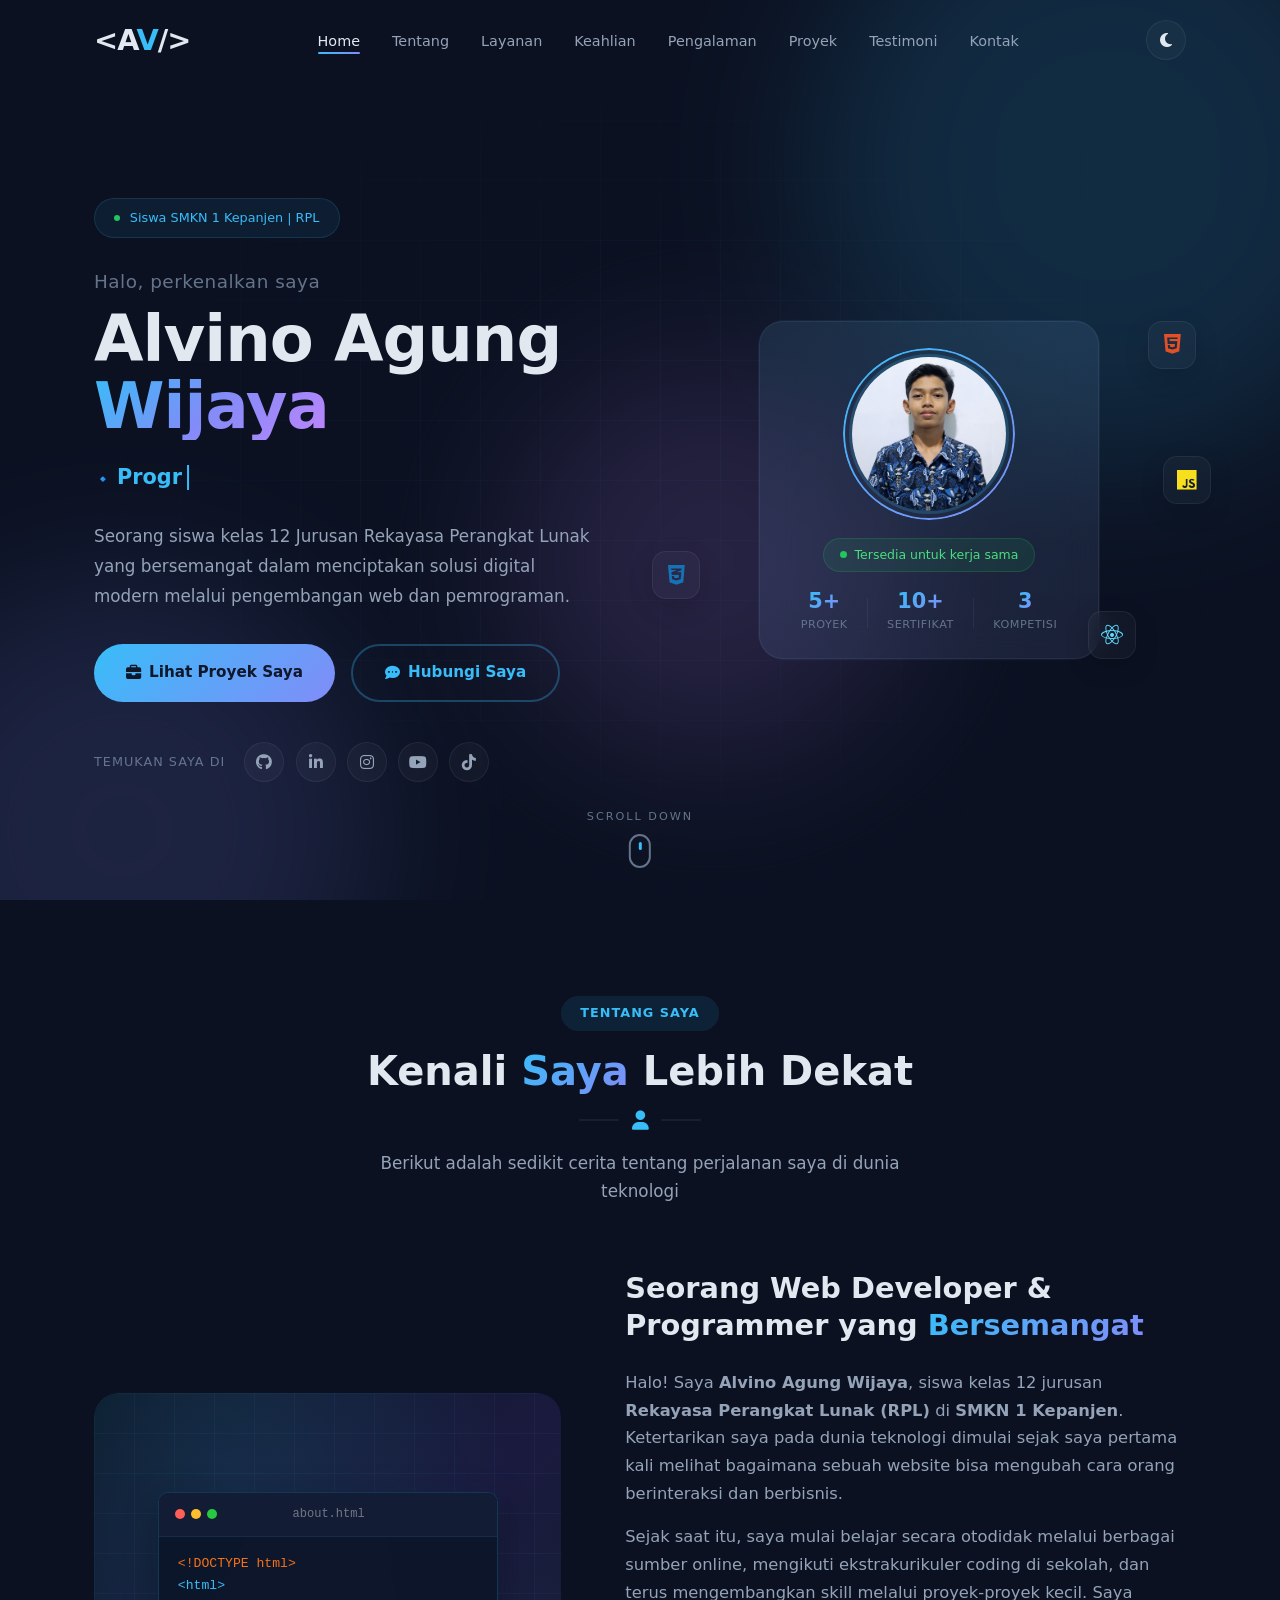
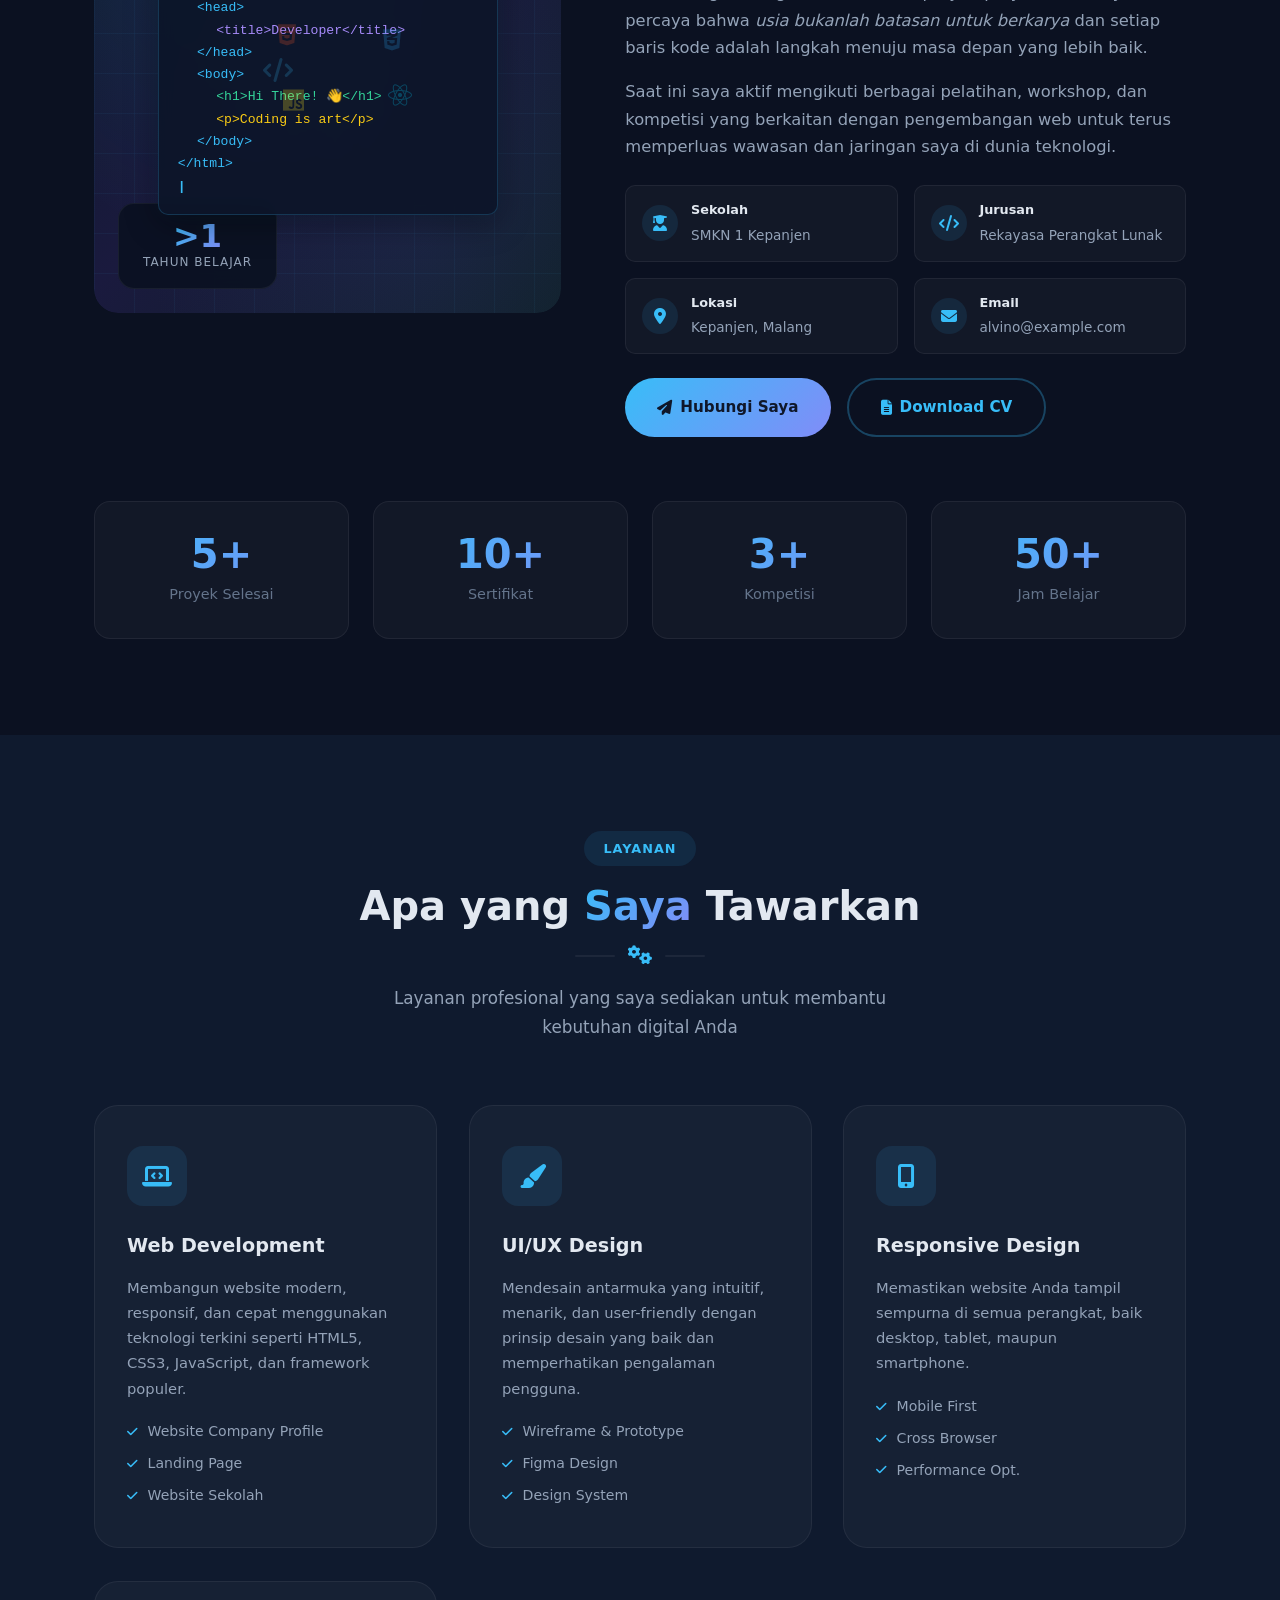
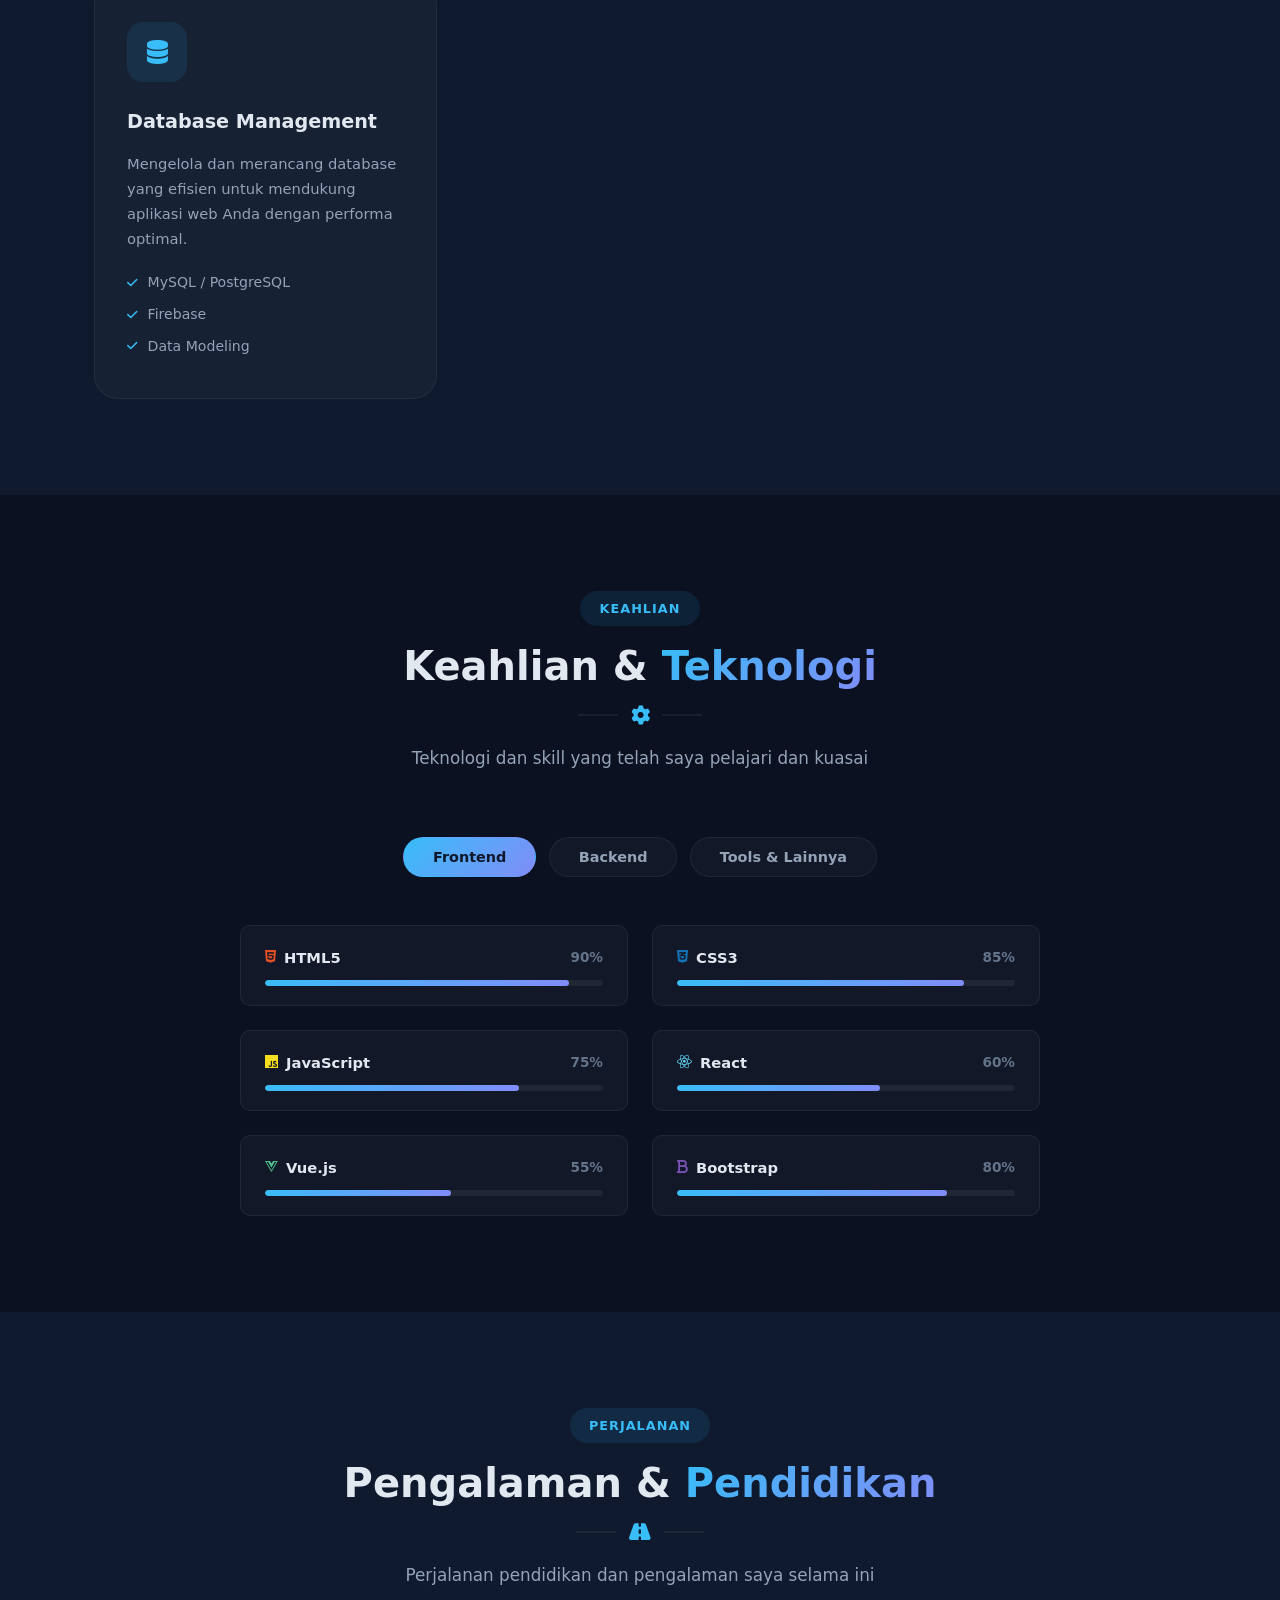
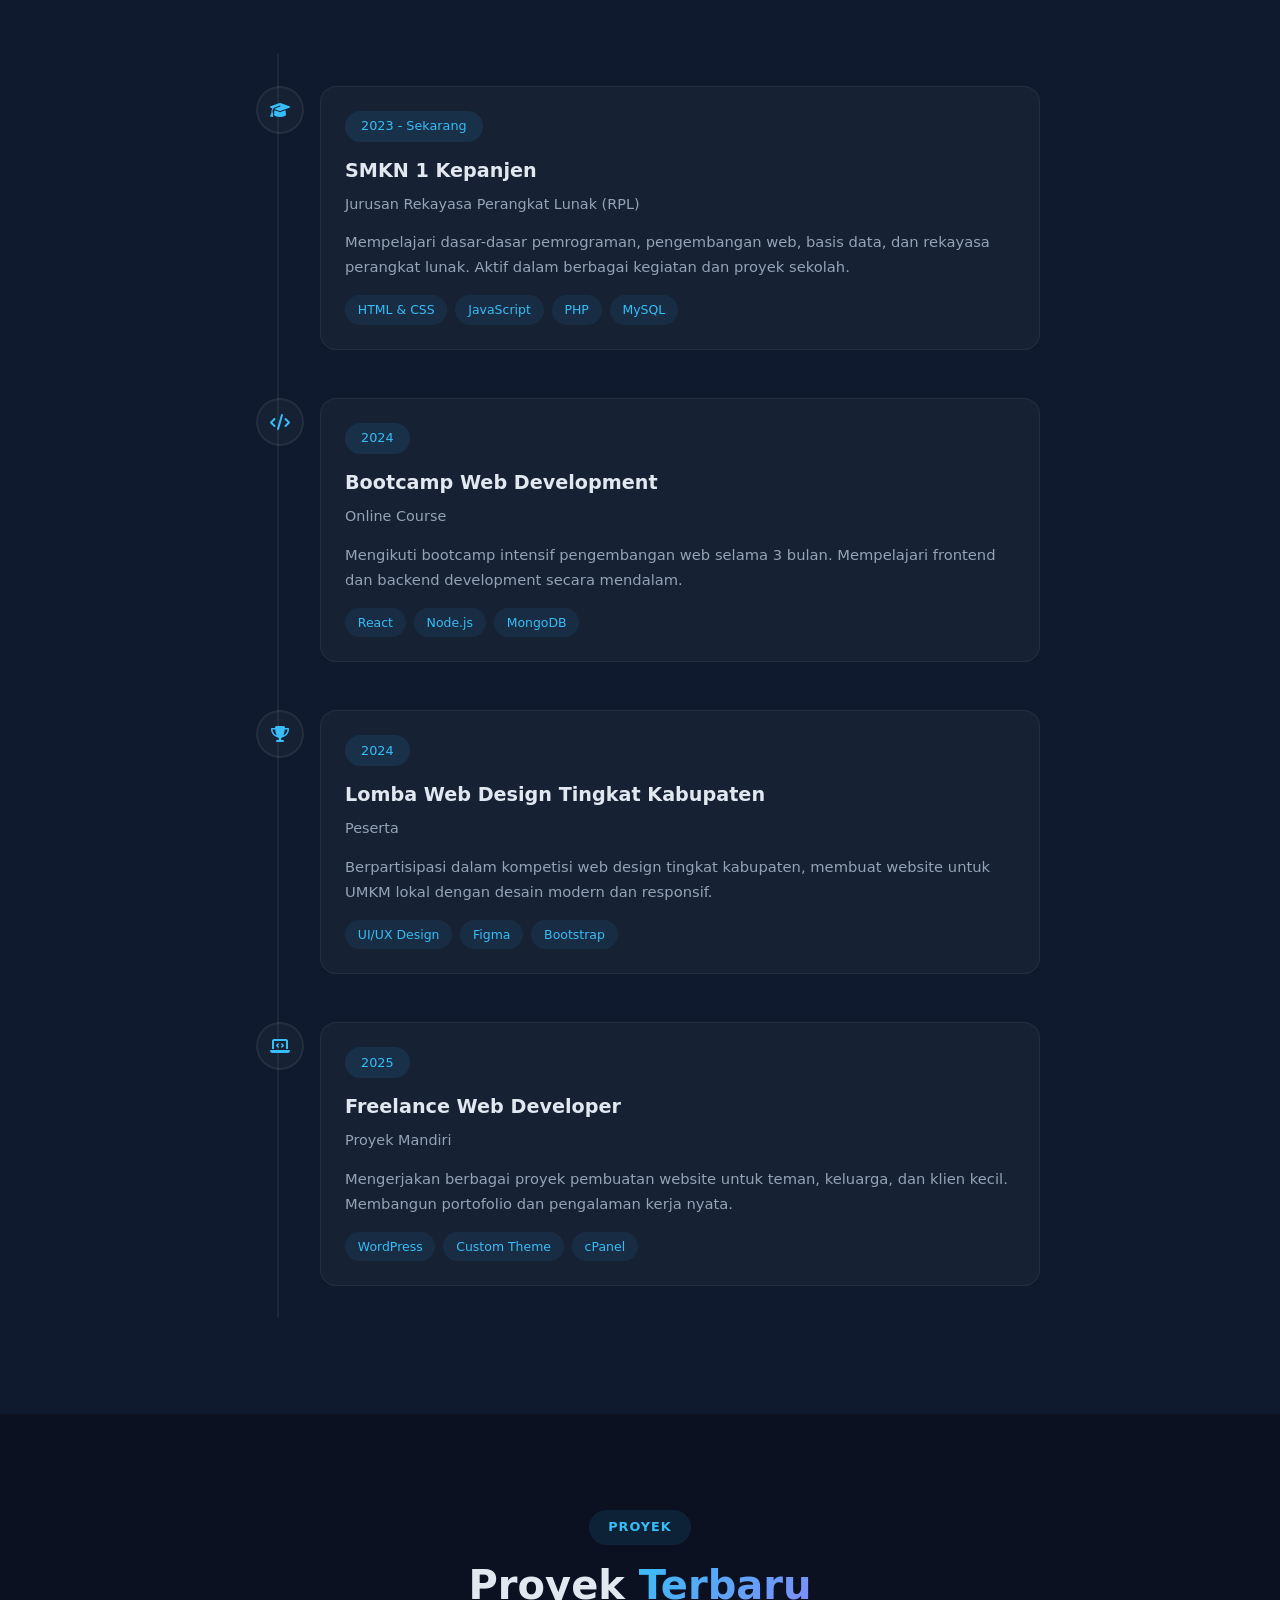
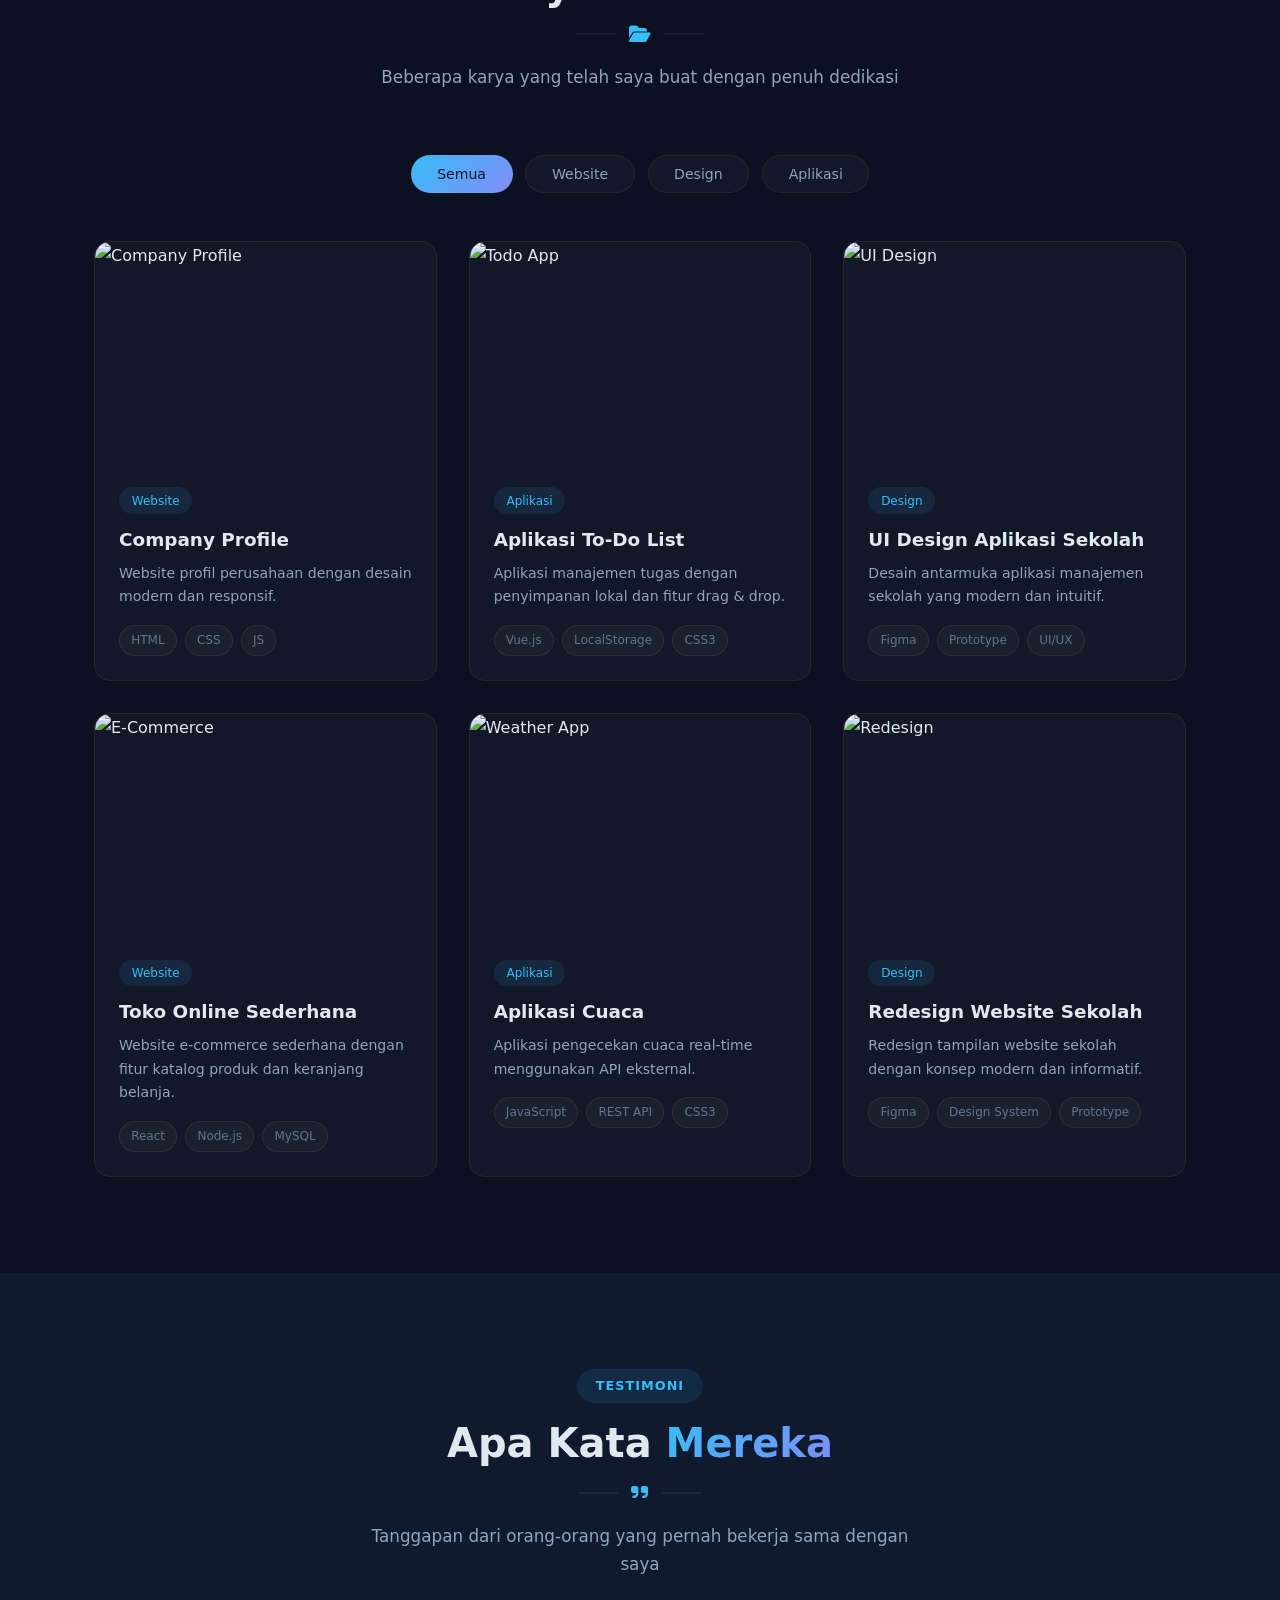
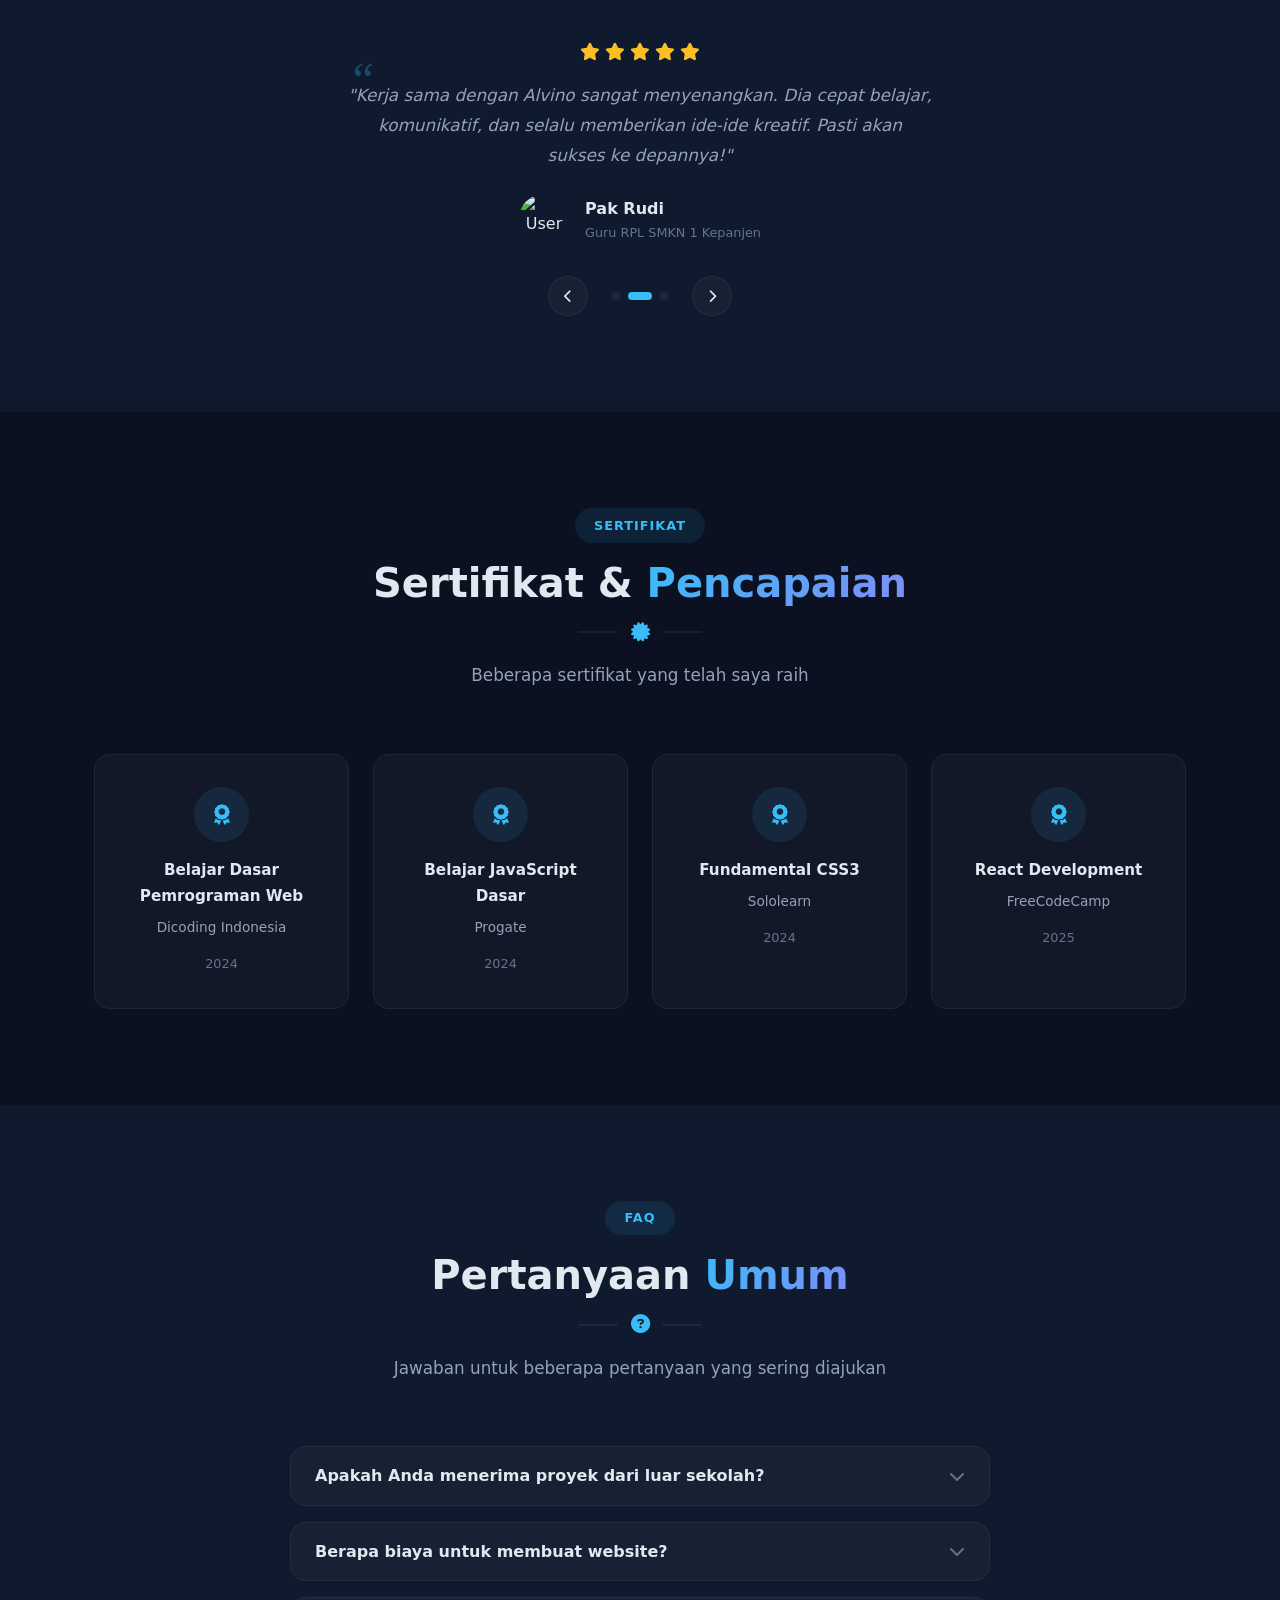
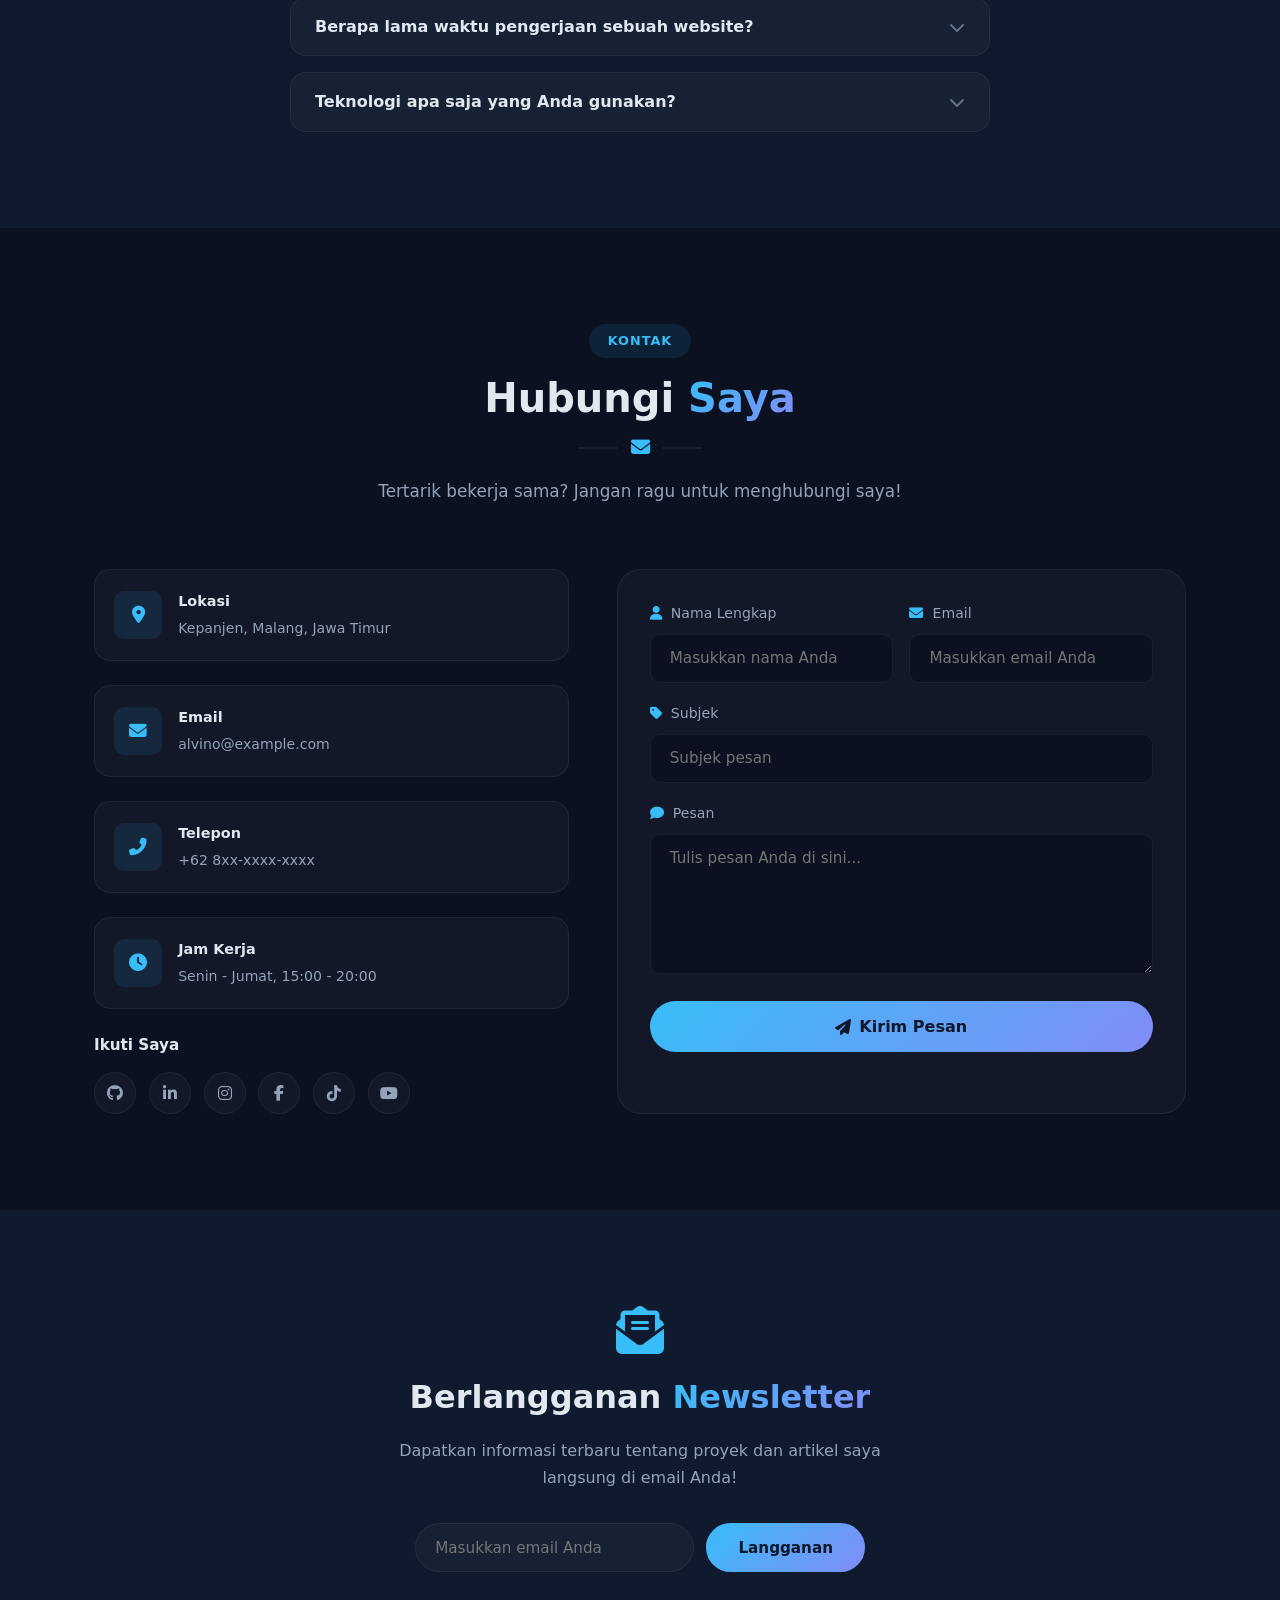
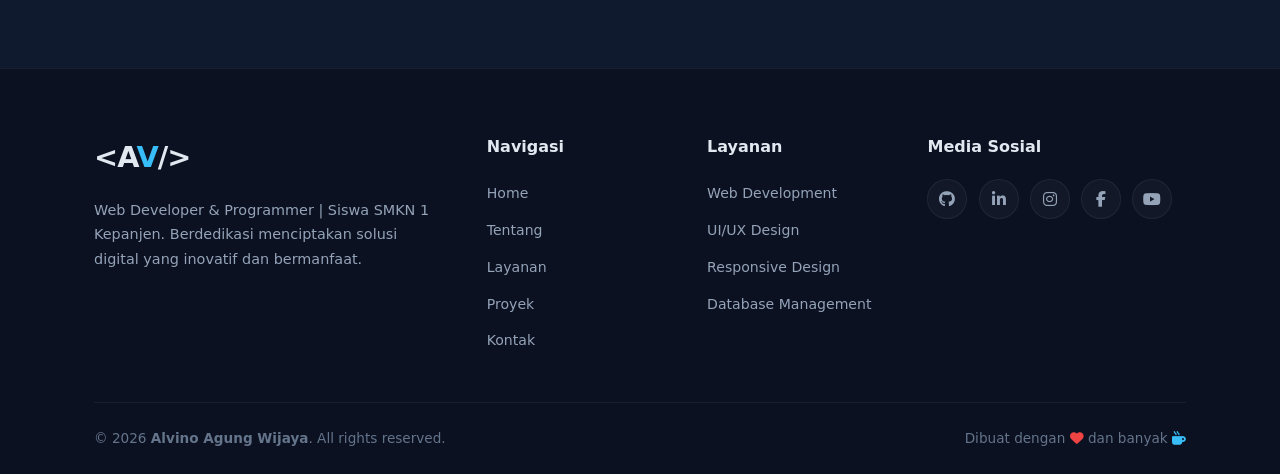
==== commit 19fbd6be: "Ganti foto About dengan ilustrasi workspace" ====
--- a/index.html
+++ b/index.html
@@ -145,7 +145,43 @@
       <div class="about-grid">
         <div class="about-image" data-aos="fade-right">
           <div class="about-img-wrapper">
-            <img src="fotosaya.jpeg" alt="About Alvino" />
+            <div class="workspace-illustration">
+              <div class="ws-bg"></div>
+              <div class="ws-grid"></div>
+              <div class="ws-content">
+                <div class="code-window">
+                  <div class="window-header">
+                    <div class="window-dots">
+                      <span class="wdot wdot-red"></span>
+                      <span class="wdot wdot-yellow"></span>
+                      <span class="wdot wdot-green"></span>
+                    </div>
+                    <span class="window-title">about.html</span>
+                    <div class="window-spacer"></div>
+                  </div>
+                  <div class="window-body">
+                    <div class="cline" style="--c:#f97316;">&lt;!DOCTYPE html&gt;</div>
+                    <div class="cline" style="--c:#38bdf8;">&lt;html&gt;</div>
+                    <div class="cline cl-indent-1" style="--c:#38bdf8;">&lt;head&gt;</div>
+                    <div class="cline cl-indent-2" style="--c:#a78bfa;">&lt;title&gt;Developer&lt;/title&gt;</div>
+                    <div class="cline cl-indent-1" style="--c:#38bdf8;">&lt;/head&gt;</div>
+                    <div class="cline cl-indent-1" style="--c:#38bdf8;">&lt;body&gt;</div>
+                    <div class="cline cl-indent-2" style="--c:#34d399;">&lt;h1&gt;Hi There! 👋&lt;/h1&gt;</div>
+                    <div class="cline cl-indent-2" style="--c:#facc15;">&lt;p&gt;Coding is art&lt;/p&gt;</div>
+                    <div class="cline cl-indent-1" style="--c:#38bdf8;">&lt;/body&gt;</div>
+                    <div class="cline" style="--c:#38bdf8;">&lt;/html&gt;</div>
+                    <span class="cursor-blink">|</span>
+                  </div>
+                </div>
+                <div class="floating-tech">
+                  <i class="fab fa-html5" style="--d:0s; --x:-50px; --y:-30px;"></i>
+                  <i class="fab fa-css3-alt" style="--d:1.2s; --x:55px; --y:-25px;"></i>
+                  <i class="fab fa-js" style="--d:2.4s; --x:-45px; --y:35px;"></i>
+                  <i class="fab fa-react" style="--d:0.8s; --x:60px; --y:30px;"></i>
+                  <i class="fas fa-code" style="--d:1.8s; --x:-65px; --y:5px;"></i>
+                </div>
+              </div>
+            </div>
             <div class="about-experience">
               <span class="exp-number">&gt;1</span>
               <span class="exp-text">Tahun Belajar</span>
--- a/style.css
+++ b/style.css
@@ -915,6 +915,137 @@
   margin-top: 0.5rem;
 }
 
+/* ===== WORKSPACE ILLUSTRATION ===== */
+.workspace-illustration {
+  position: relative;
+  width: 100%;
+  aspect-ratio: 3/4;
+  max-height: 520px;
+  border-radius: var(--radius-lg);
+  overflow: hidden;
+  background: linear-gradient(135deg, #0c1929 0%, #1a1a3e 50%, #0f2027 100%);
+}
+.ws-bg {
+  position: absolute;
+  inset: 0;
+  background: radial-gradient(ellipse at 30% 20%, rgba(56,189,248,0.12) 0%, transparent 60%),
+              radial-gradient(ellipse at 70% 80%, rgba(99,102,241,0.1) 0%, transparent 60%);
+}
+.ws-grid {
+  position: absolute;
+  inset: 0;
+  background-image: linear-gradient(rgba(56,189,248,0.05) 1px, transparent 1px),
+                    linear-gradient(90deg, rgba(56,189,248,0.05) 1px, transparent 1px);
+  background-size: 40px 40px;
+}
+.ws-content {
+  position: relative;
+  z-index: 1;
+  width: 100%;
+  height: 100%;
+  display: flex;
+  align-items: center;
+  justify-content: center;
+  padding: 1.5rem;
+}
+.code-window {
+  width: 100%;
+  max-width: 340px;
+  border-radius: 10px;
+  overflow: hidden;
+  background: rgba(13, 21, 41, 0.92);
+  border: 1px solid rgba(56,189,248,0.2);
+  box-shadow: 0 8px 32px rgba(0,0,0,0.4), 0 0 20px rgba(56,189,248,0.06);
+  backdrop-filter: blur(8px);
+}
+.window-header {
+  display: flex;
+  align-items: center;
+  padding: 0.7rem 1rem;
+  background: rgba(20, 30, 55, 0.8);
+  border-bottom: 1px solid rgba(56,189,248,0.1);
+}
+.window-dots {
+  display: flex;
+  gap: 6px;
+}
+.wdot {
+  width: 10px;
+  height: 10px;
+  border-radius: 50%;
+}
+.wdot-red { background: #ff5f57; }
+.wdot-yellow { background: #ffbd2e; }
+.wdot-green { background: #28c840; }
+.window-title {
+  flex: 1;
+  text-align: center;
+  font-size: 0.75rem;
+  color: rgba(255,255,255,0.4);
+  font-family: 'Courier New', monospace;
+}
+.window-spacer { width: 40px; }
+.window-body {
+  padding: 1rem 1.2rem;
+  font-family: 'Courier New', monospace;
+  font-size: 0.82rem;
+  line-height: 1.7;
+  min-height: 200px;
+  position: relative;
+}
+.cline {
+  color: var(--c, #fff);
+  white-space: nowrap;
+}
+.cl-indent-1 { padding-left: 1.2rem; }
+.cl-indent-2 { padding-left: 2.4rem; }
+.cursor-blink {
+  color: #38bdf8;
+  animation: blink 0.8s step-end infinite;
+  font-weight: 700;
+}
+@keyframes blink {
+  50% { opacity: 0; }
+}
+
+.floating-tech {
+  position: absolute;
+  inset: 0;
+  pointer-events: none;
+}
+.floating-tech i {
+  position: absolute;
+  font-size: 1.5rem;
+  color: rgba(56,189,248,0.2);
+  animation: float-icon 4s ease-in-out var(--d, 0s) infinite;
+  top: 50%;
+  left: 50%;
+  transform: translate(var(--x, 0), var(--y, 0));
+}
+.floating-tech i:nth-child(1) { color: rgba(227, 79, 38, 0.25); }
+.floating-tech i:nth-child(2) { color: rgba(38, 152, 219, 0.25); }
+.floating-tech i:nth-child(3) { color: rgba(247, 223, 30, 0.25); }
+.floating-tech i:nth-child(4) { color: rgba(0, 216, 255, 0.25); }
+.floating-tech i:nth-child(5) { color: rgba(56, 189, 248, 0.2); }
+@keyframes float-icon {
+  0%, 100% { transform: translate(var(--x, 0), var(--y, 0)) translateY(0); }
+  50% { transform: translate(var(--x, 0), calc(var(--y, 0) - 12px)) translateY(0); }
+}
+
+@media (max-width: 900px) {
+  .workspace-illustration {
+    aspect-ratio: 4/3;
+    max-height: 380px;
+  }
+  .code-window { max-width: 300px; }
+  .window-body { font-size: 0.75rem; min-height: 160px; padding: 0.8rem 1rem; }
+  .floating-tech i { font-size: 1.2rem; }
+}
+@media (max-width: 480px) {
+  .code-window { max-width: 260px; }
+  .window-body { font-size: 0.7rem; min-height: 140px; }
+}
+
 /* ===== SERVICES ===== */
 .services-grid {
   display: grid;
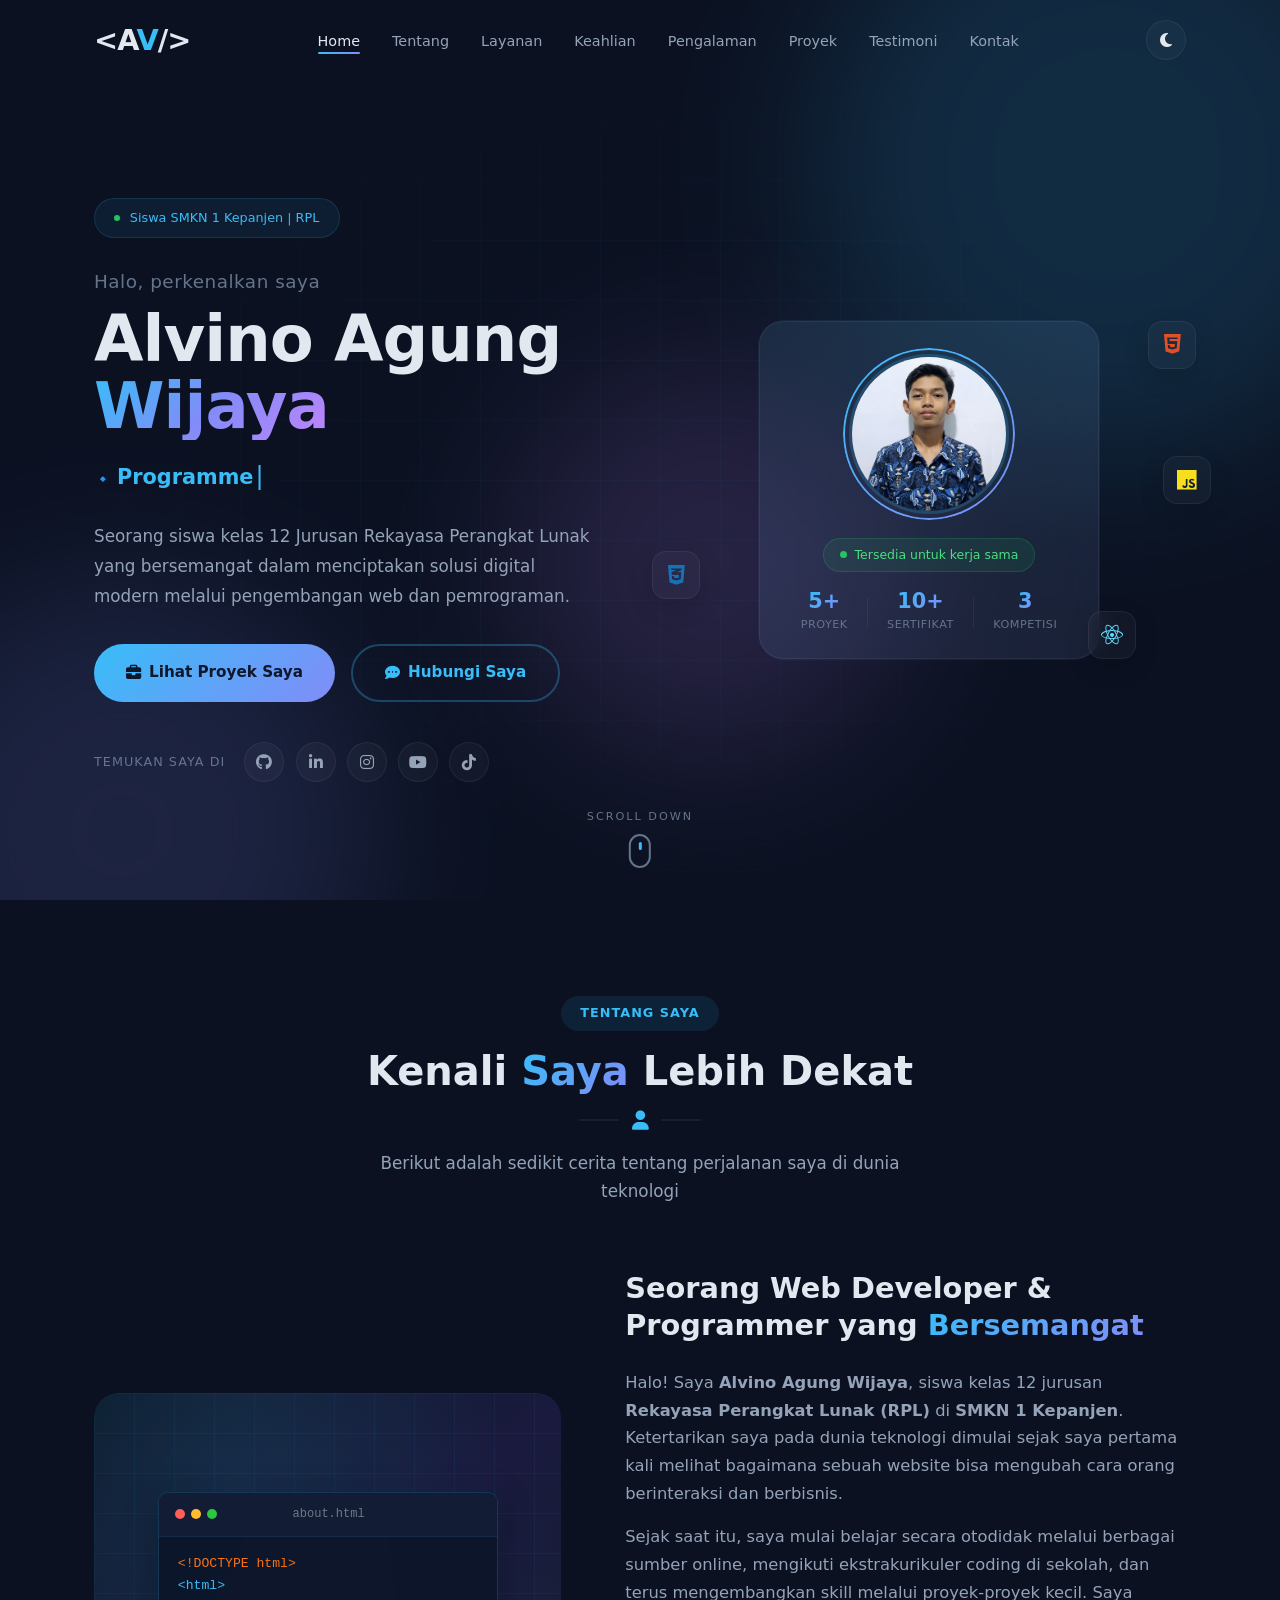
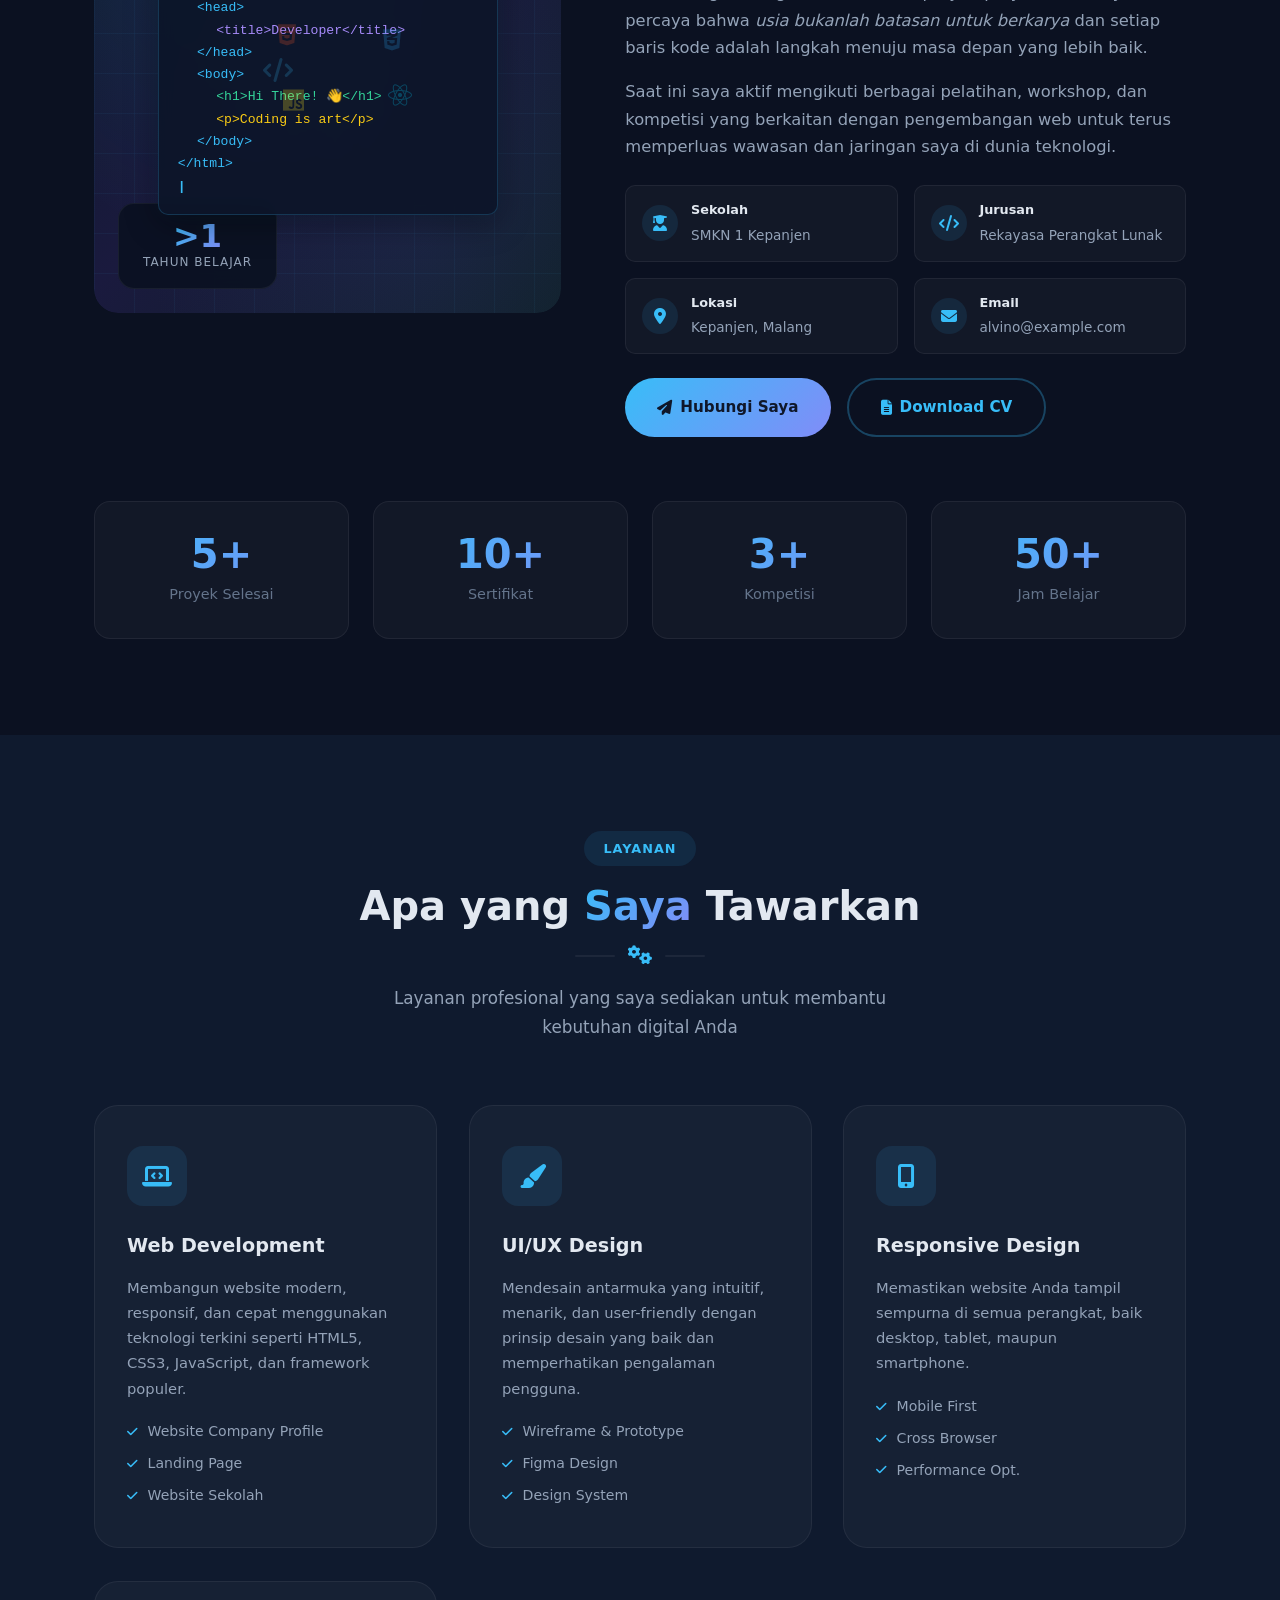
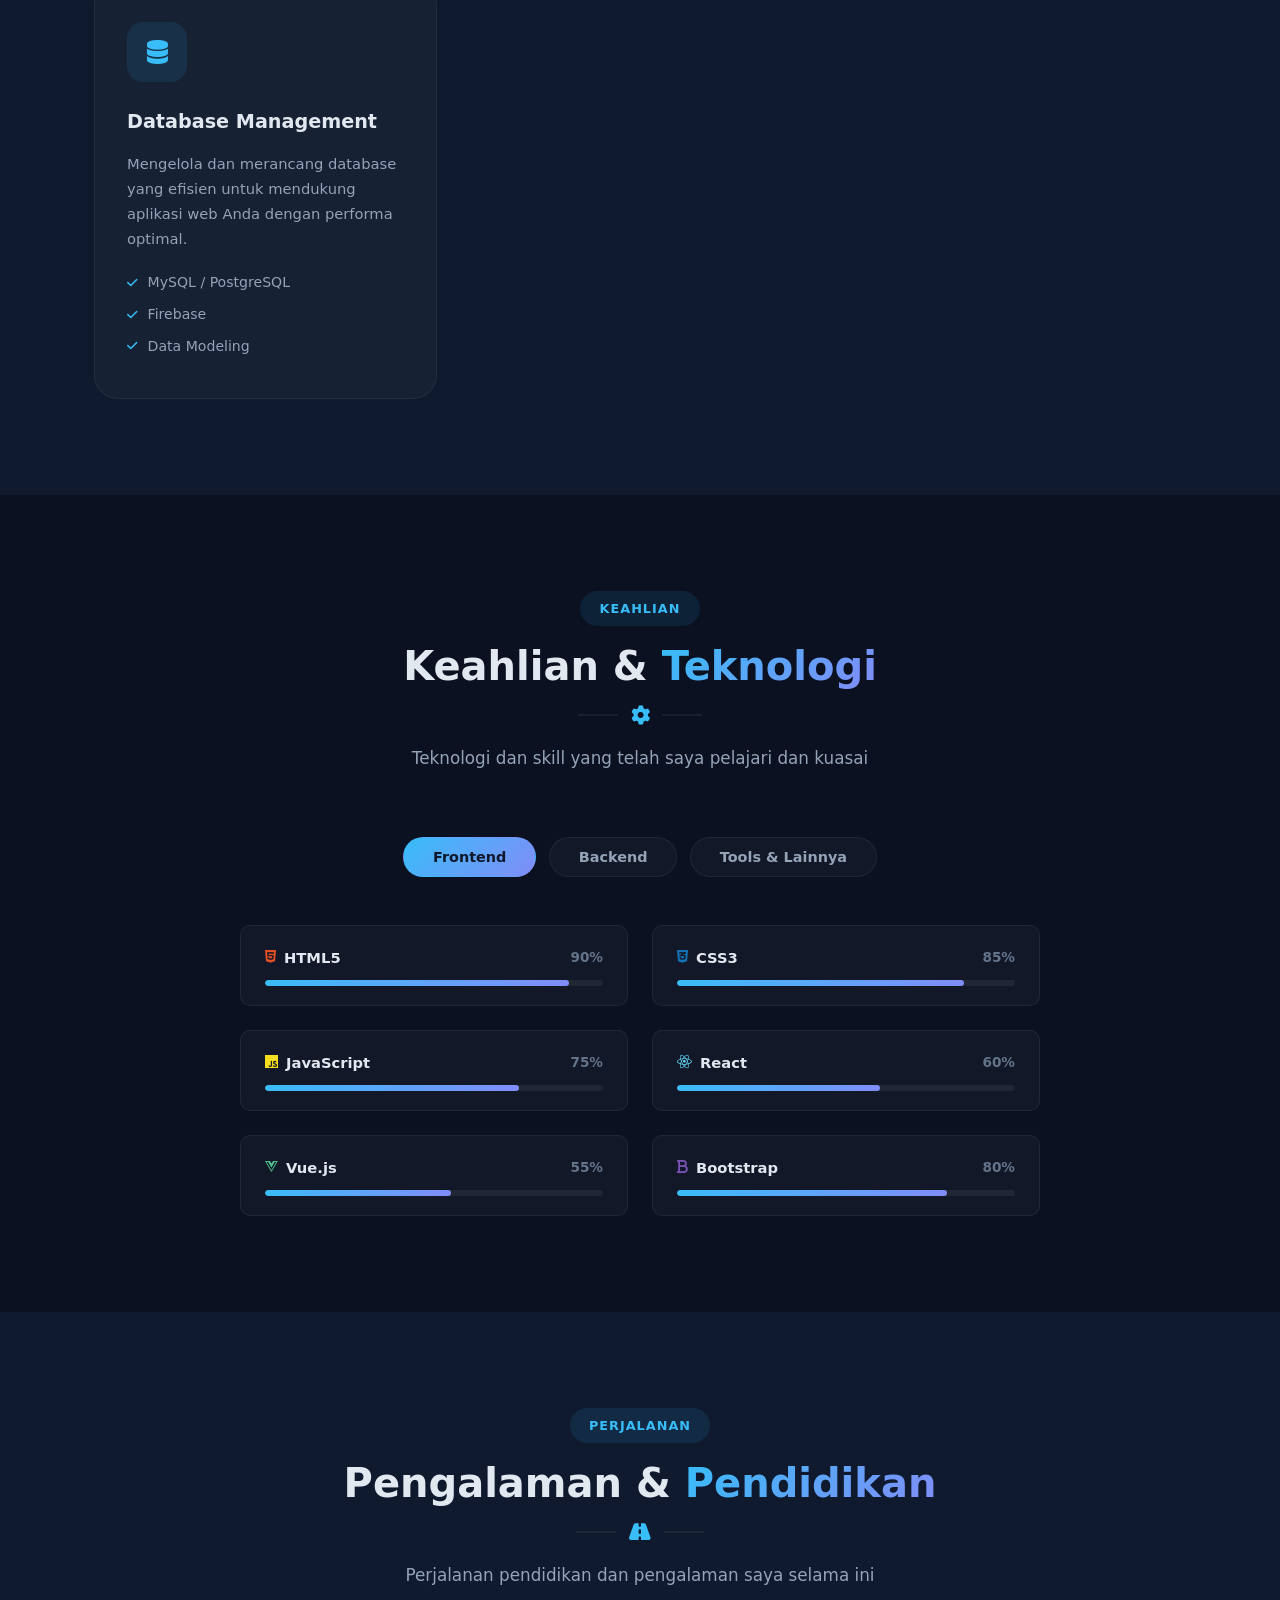
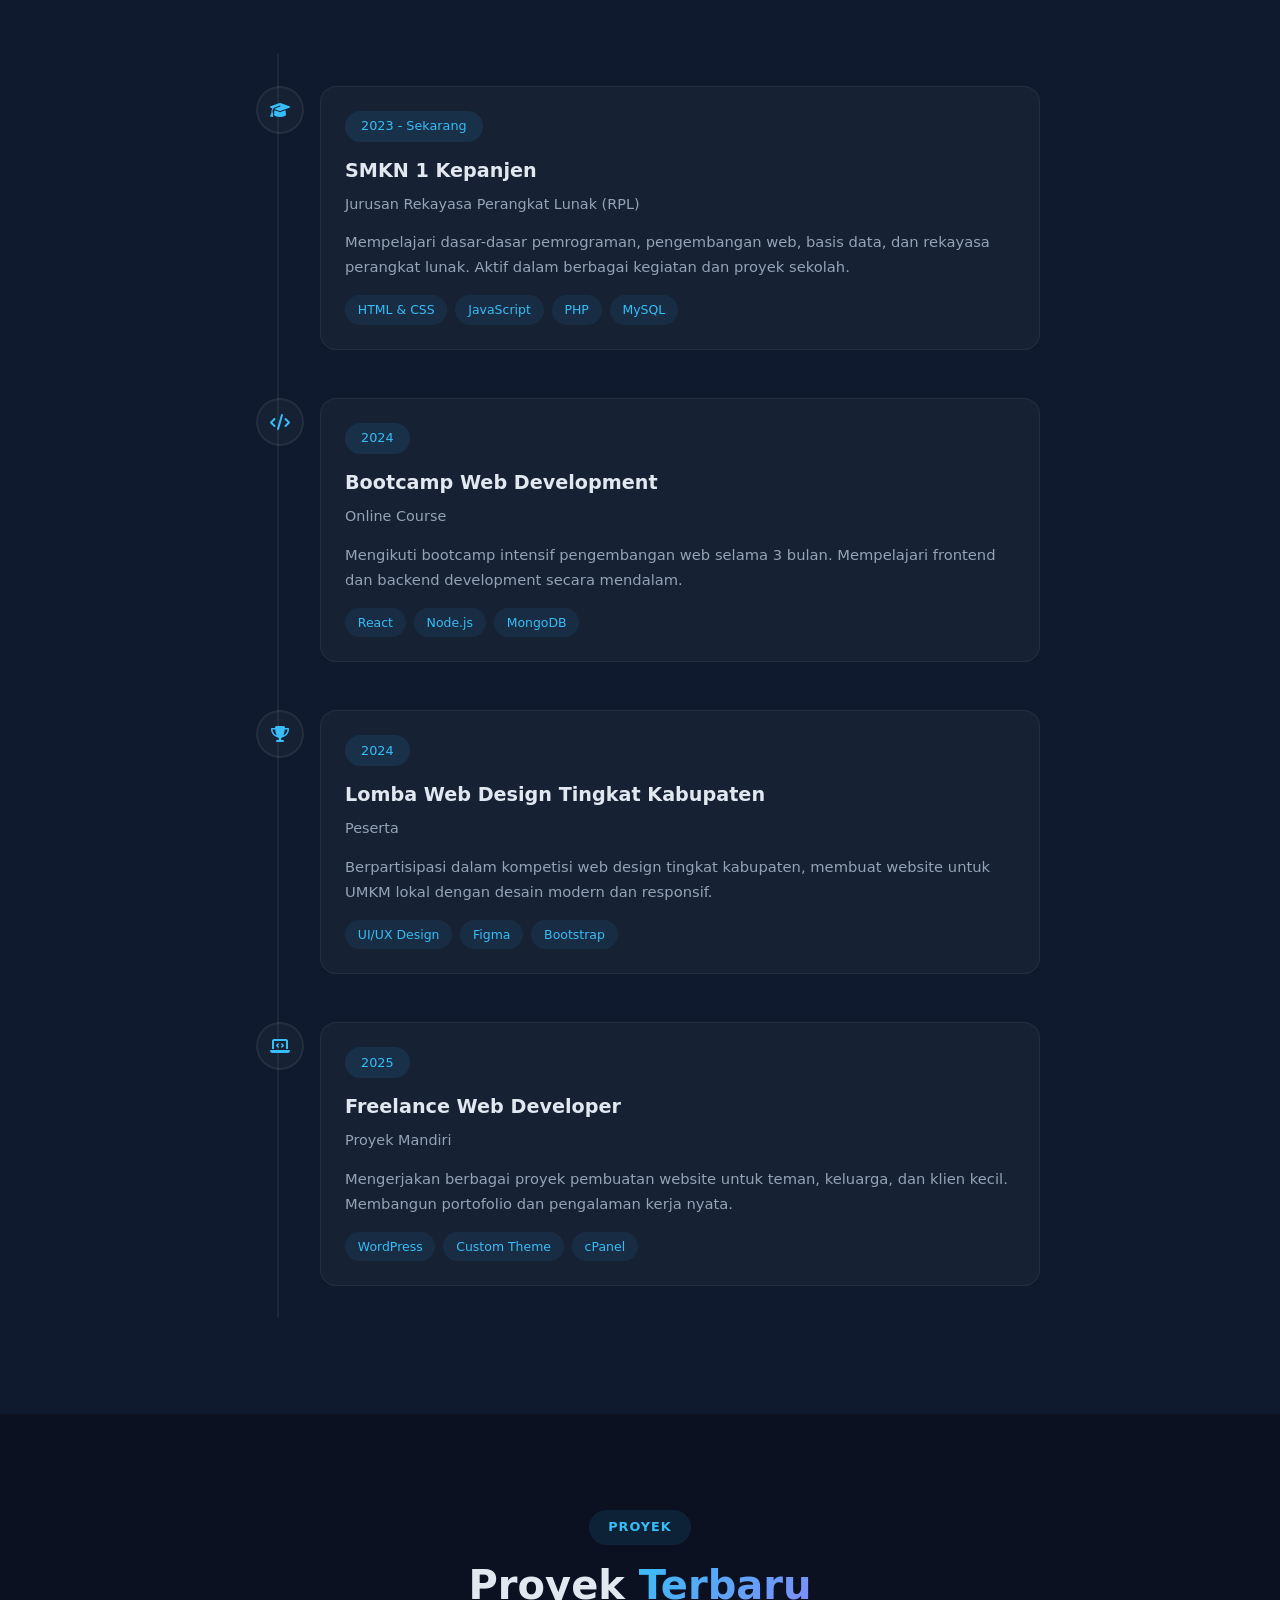
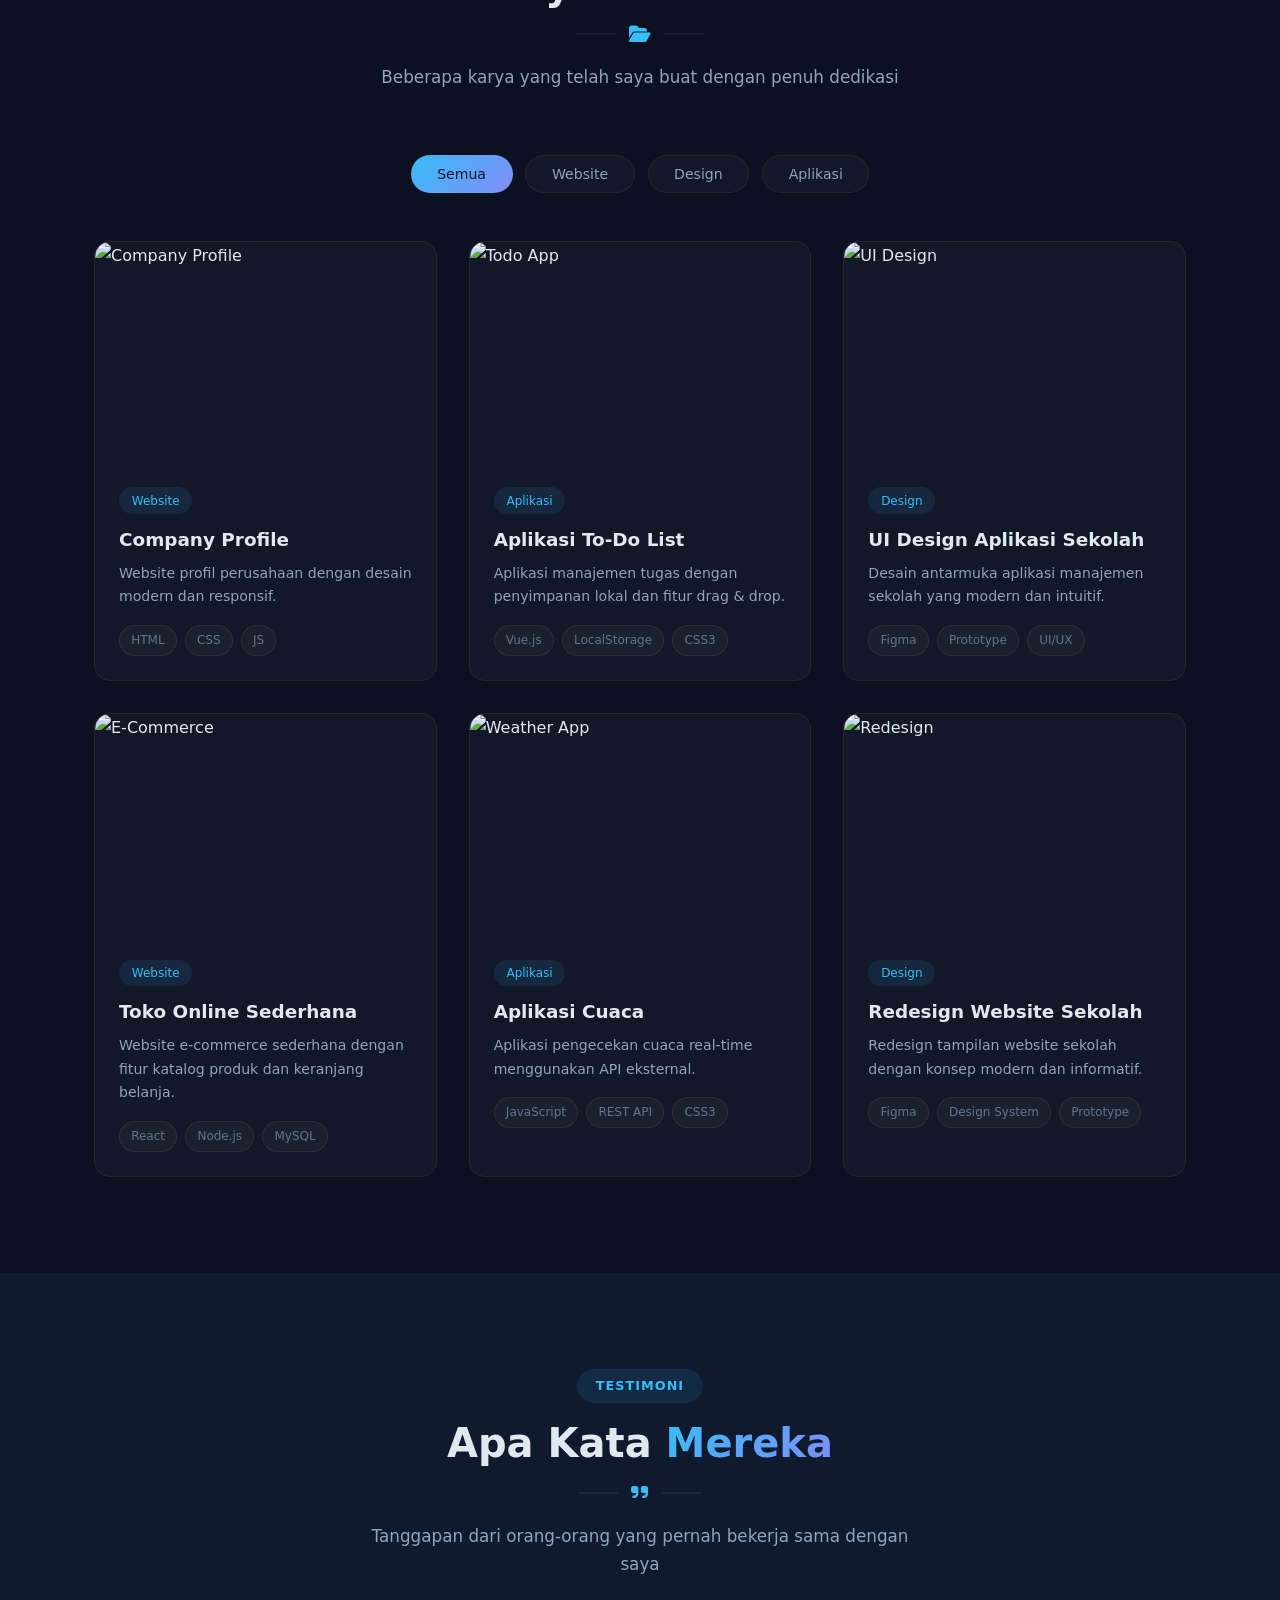
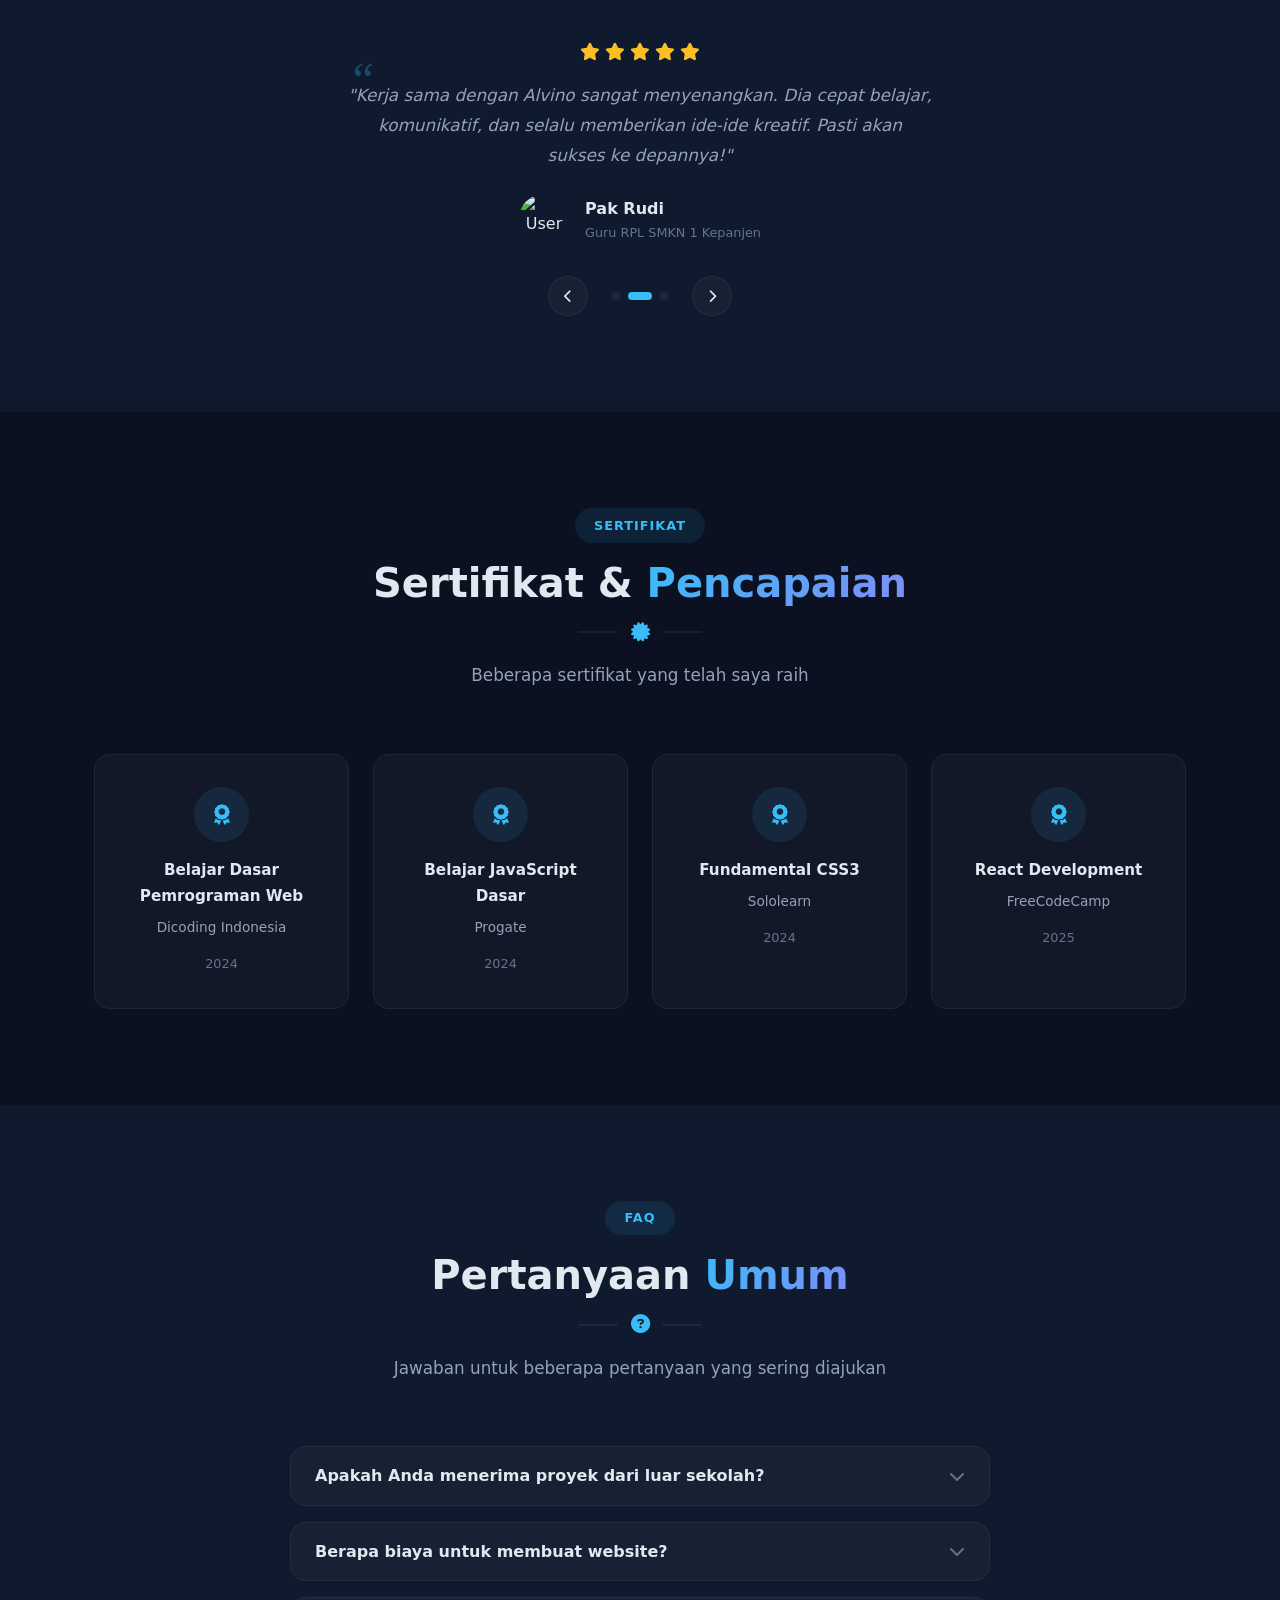
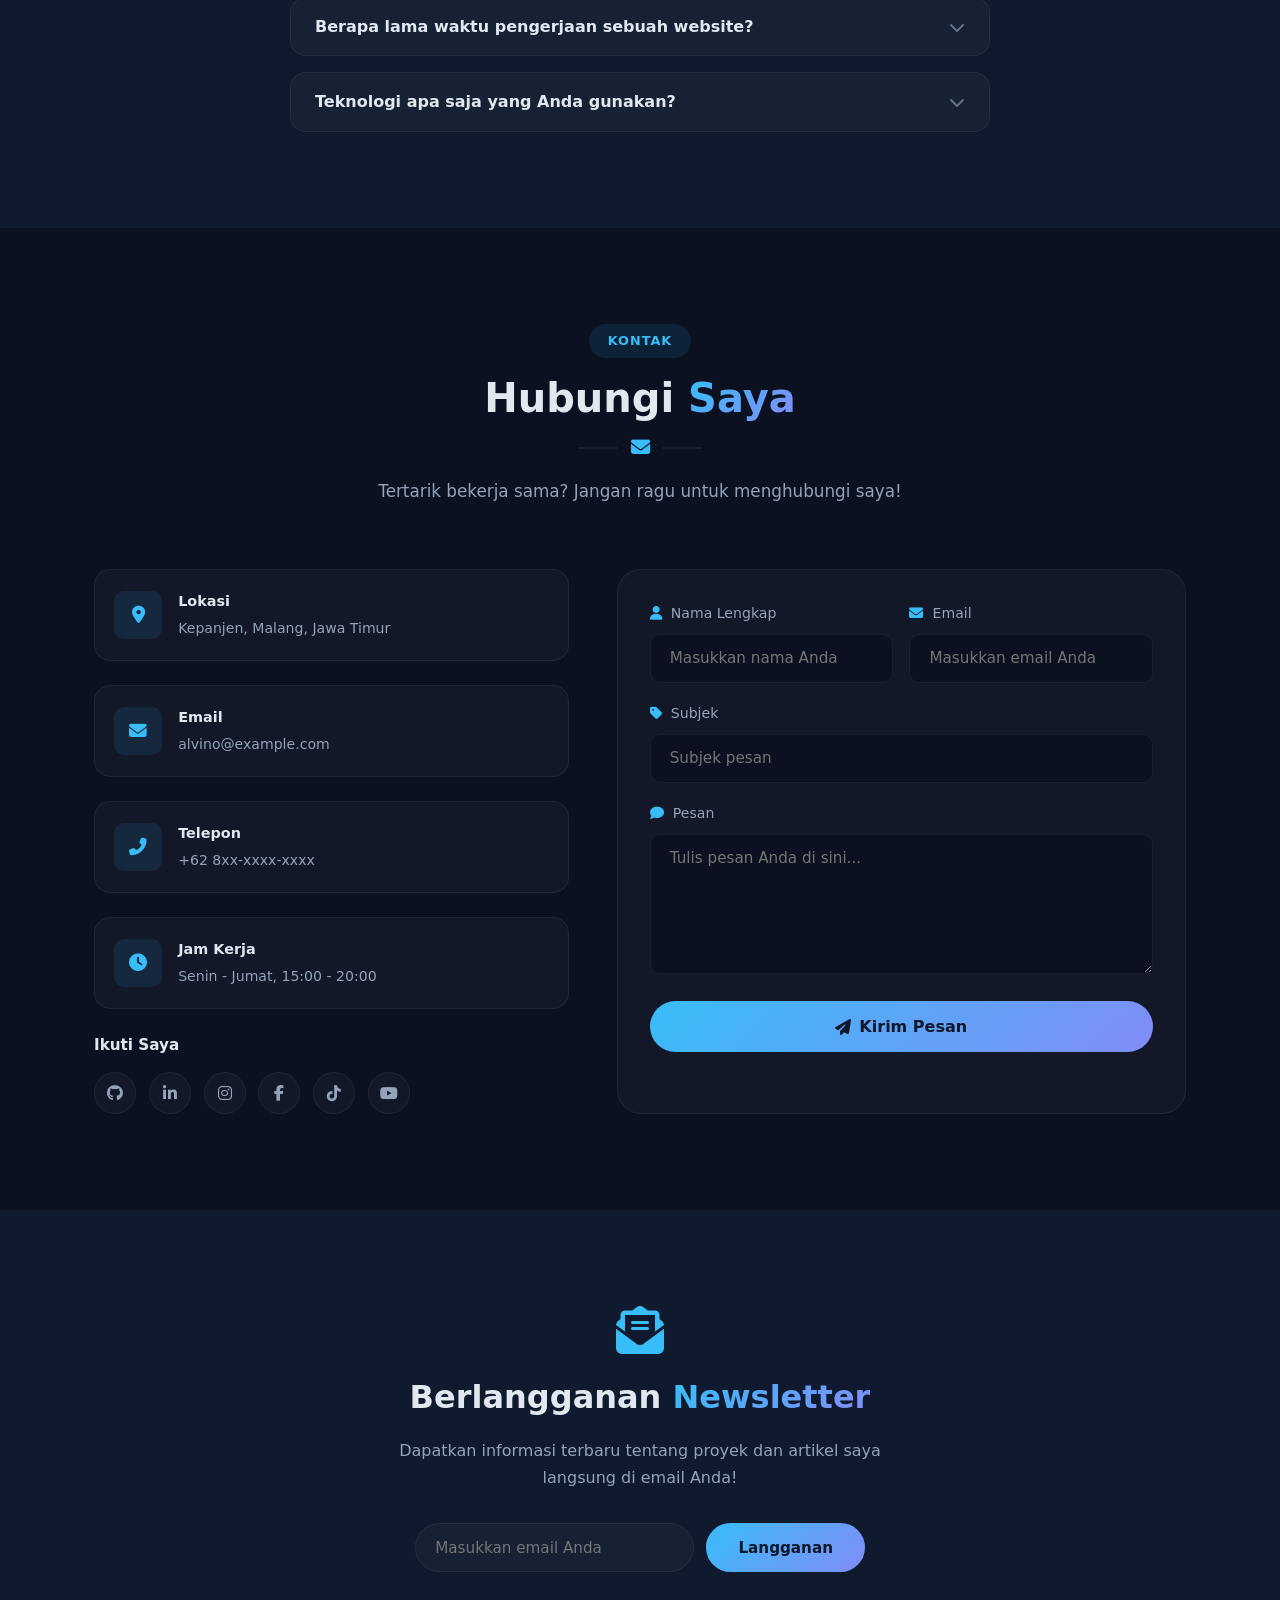
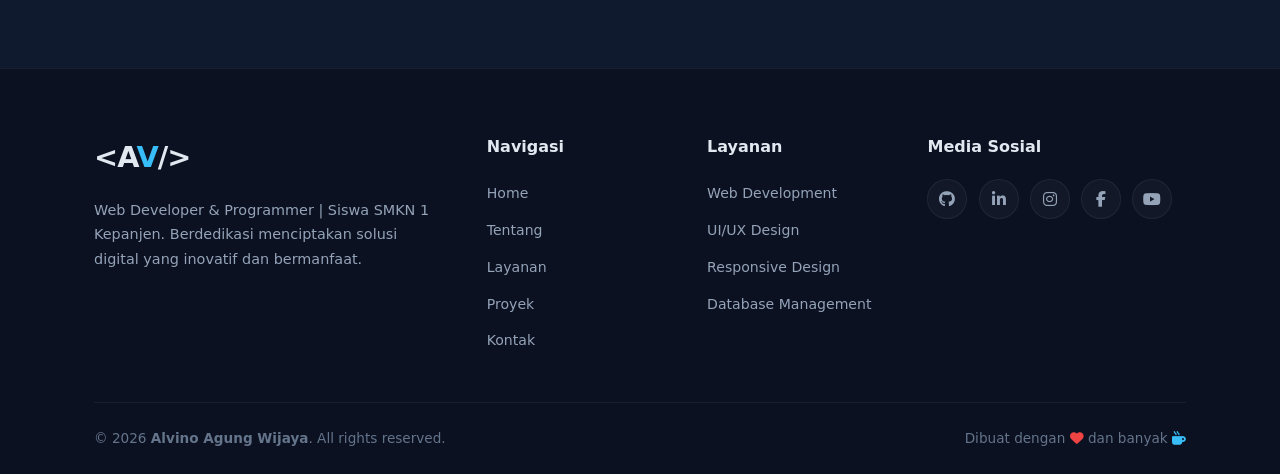
==== commit a4432845: "Fix cache issue - add CSS versioning & fix keyframes conflict" ====
--- a/index.html
+++ b/index.html
@@ -8,7 +8,7 @@
   <link rel="icon" type="image/x-icon" href="data:image/svg+xml,<svg xmlns='http://www.w3.org/2000/svg' viewBox='0 0 100 100'><text y='.9em' font-size='90'>💻</text></svg>" />
   <link rel="stylesheet" href="https://cdnjs.cloudflare.com/ajax/libs/font-awesome/6.5.0/css/all.min.css" />
   <link rel="stylesheet" href="https://unpkg.com/aos@2.3.1/dist/aos.css" />
-  <link rel="stylesheet" href="style.css" />
+  <link rel="stylesheet" href="style.css?v=2" />
 </head>
 <body>
 
--- a/style.css
+++ b/style.css
@@ -1001,10 +1001,11 @@
 .cl-indent-2 { padding-left: 2.4rem; }
 .cursor-blink {
   color: #38bdf8;
-  animation: blink 0.8s step-end infinite;
+  animation: cursorBlink 0.8s step-end infinite;
   font-weight: 700;
 }
-@keyframes blink {
+@keyframes cursorBlink {
+  0%, 100% { opacity: 1; }
   50% { opacity: 0; }
 }
 
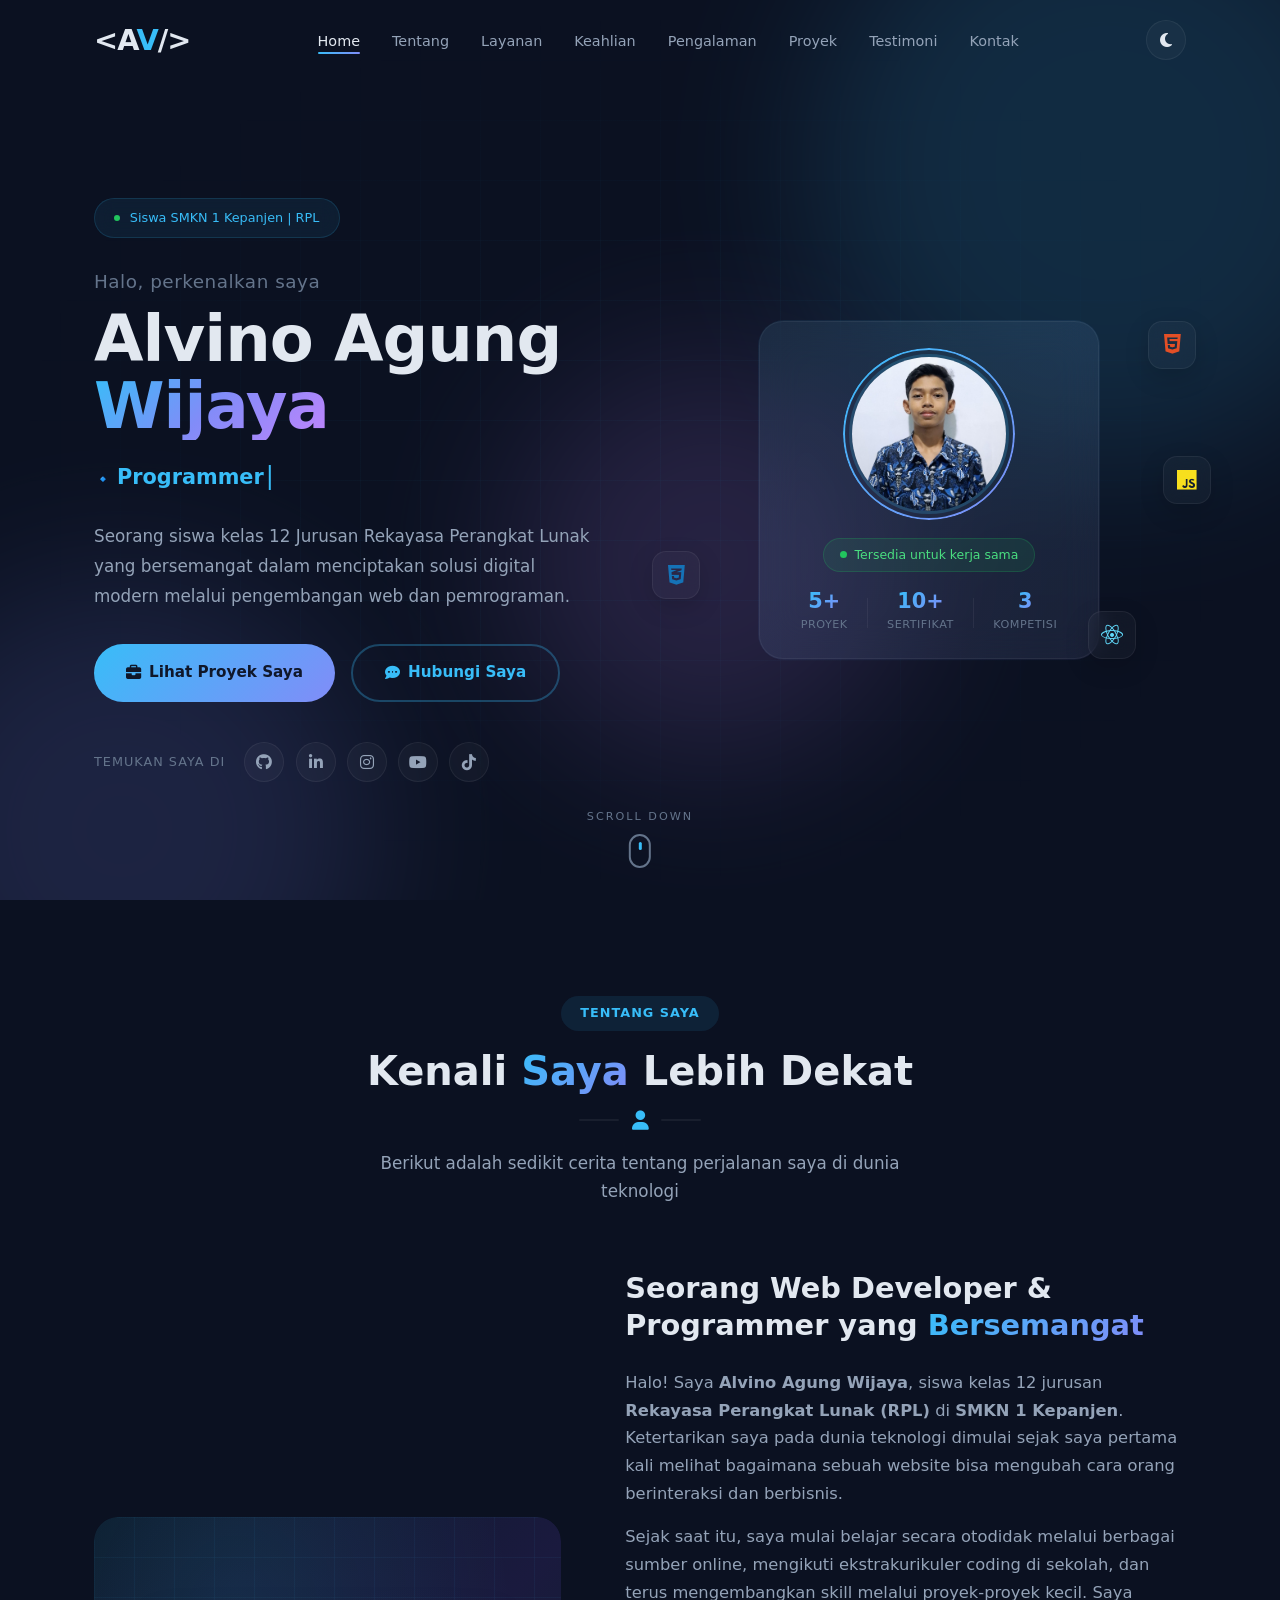
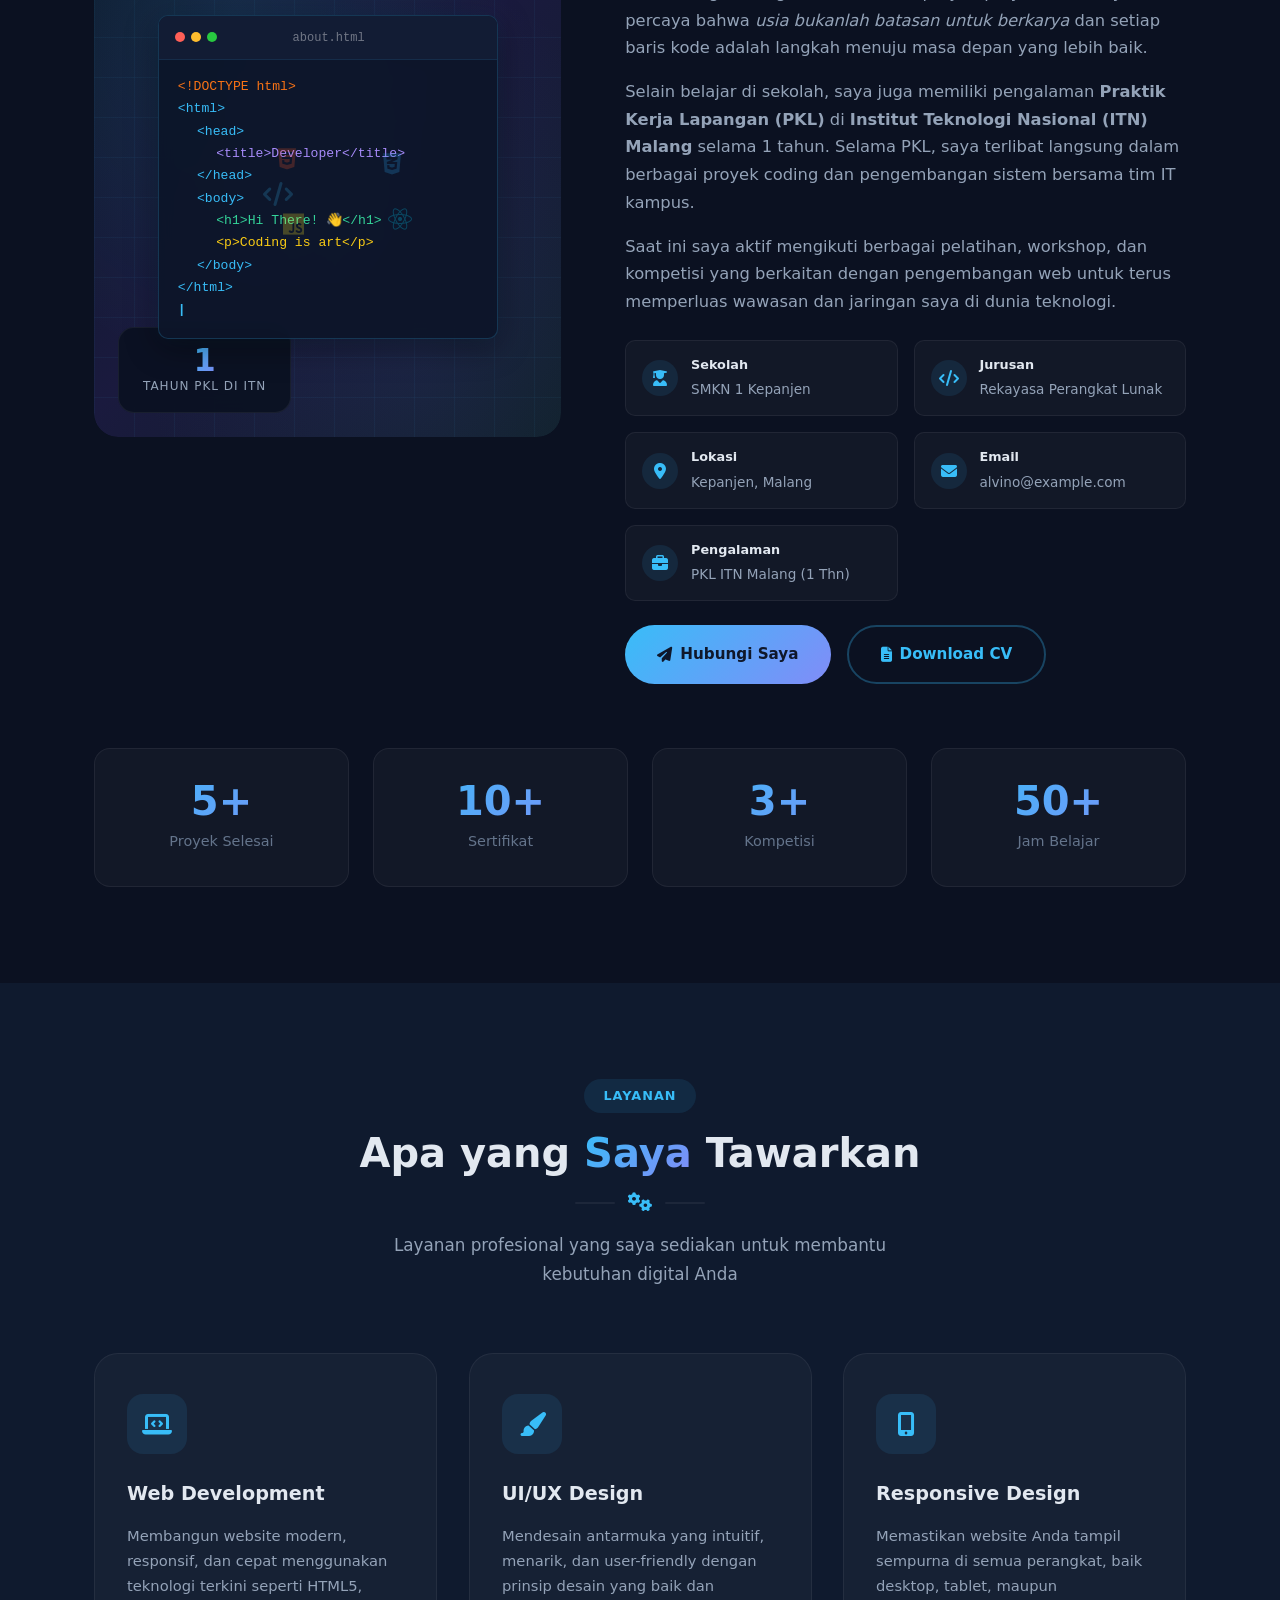
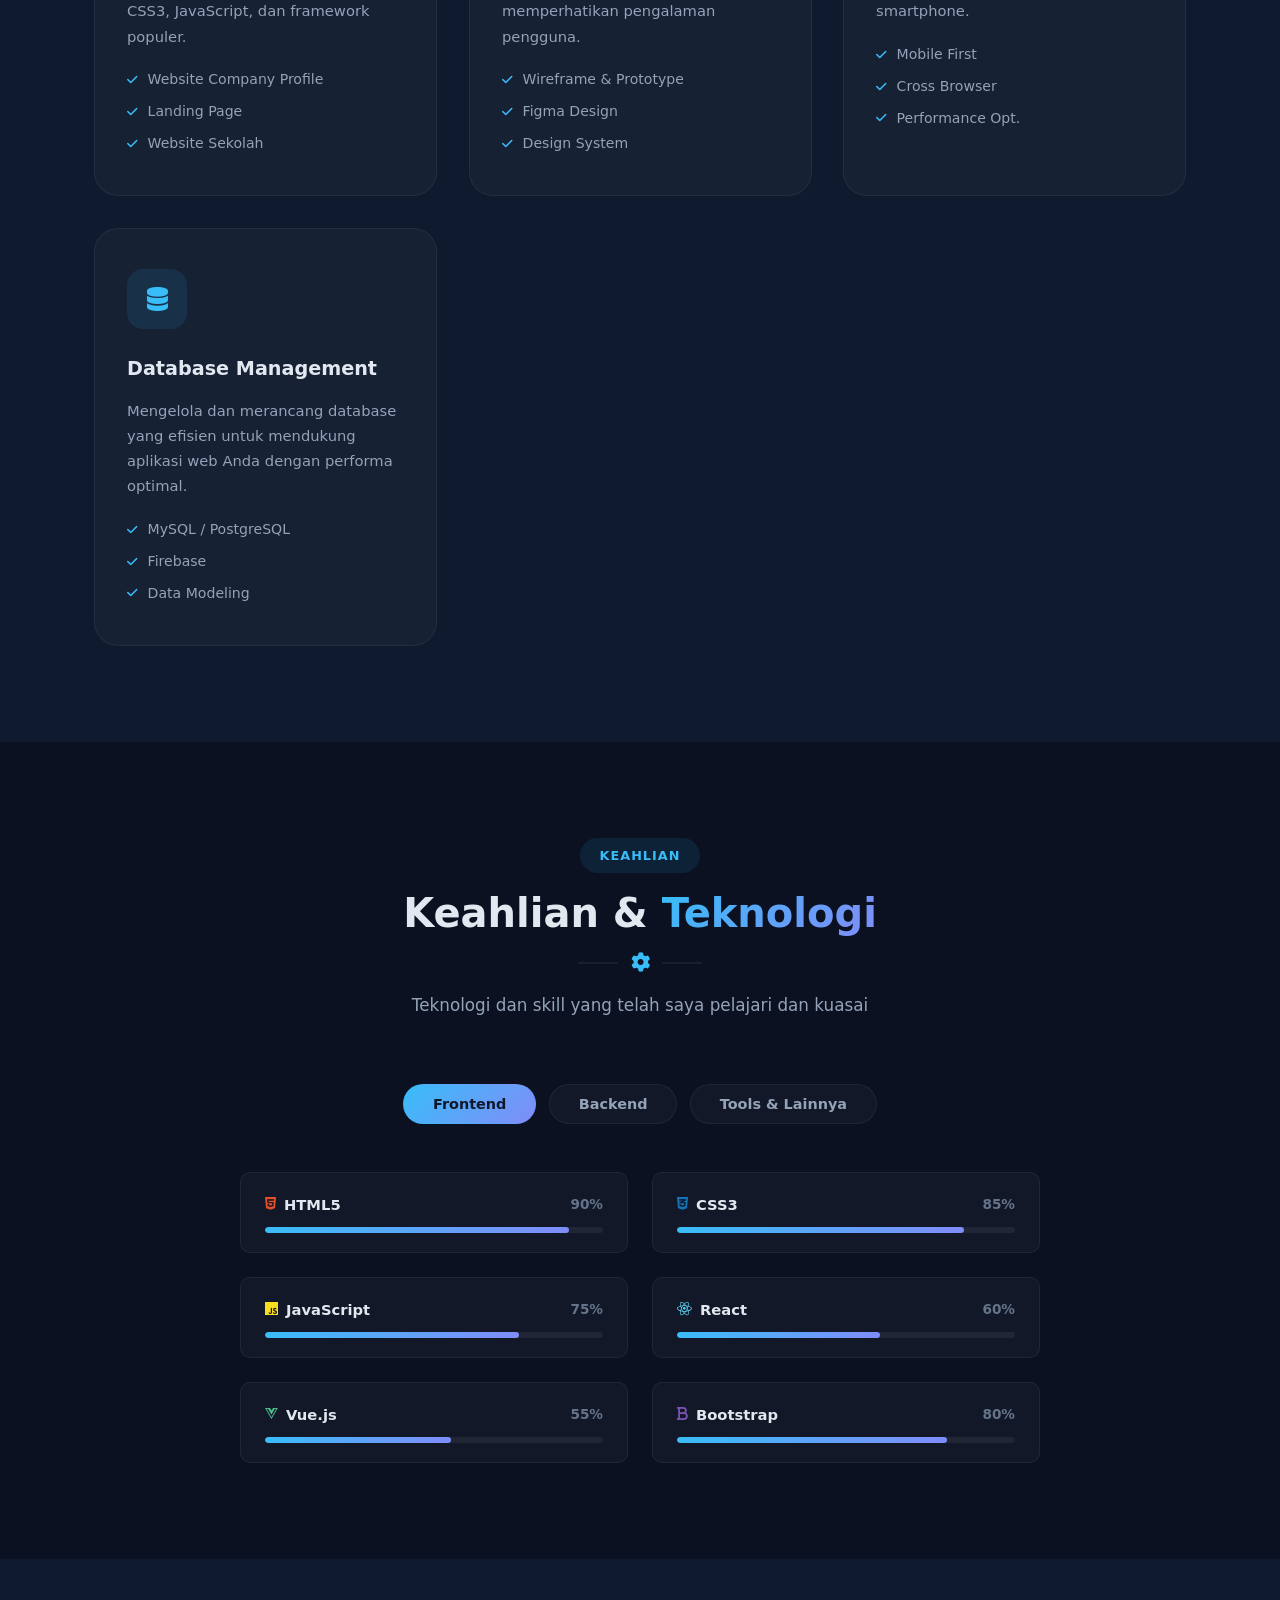
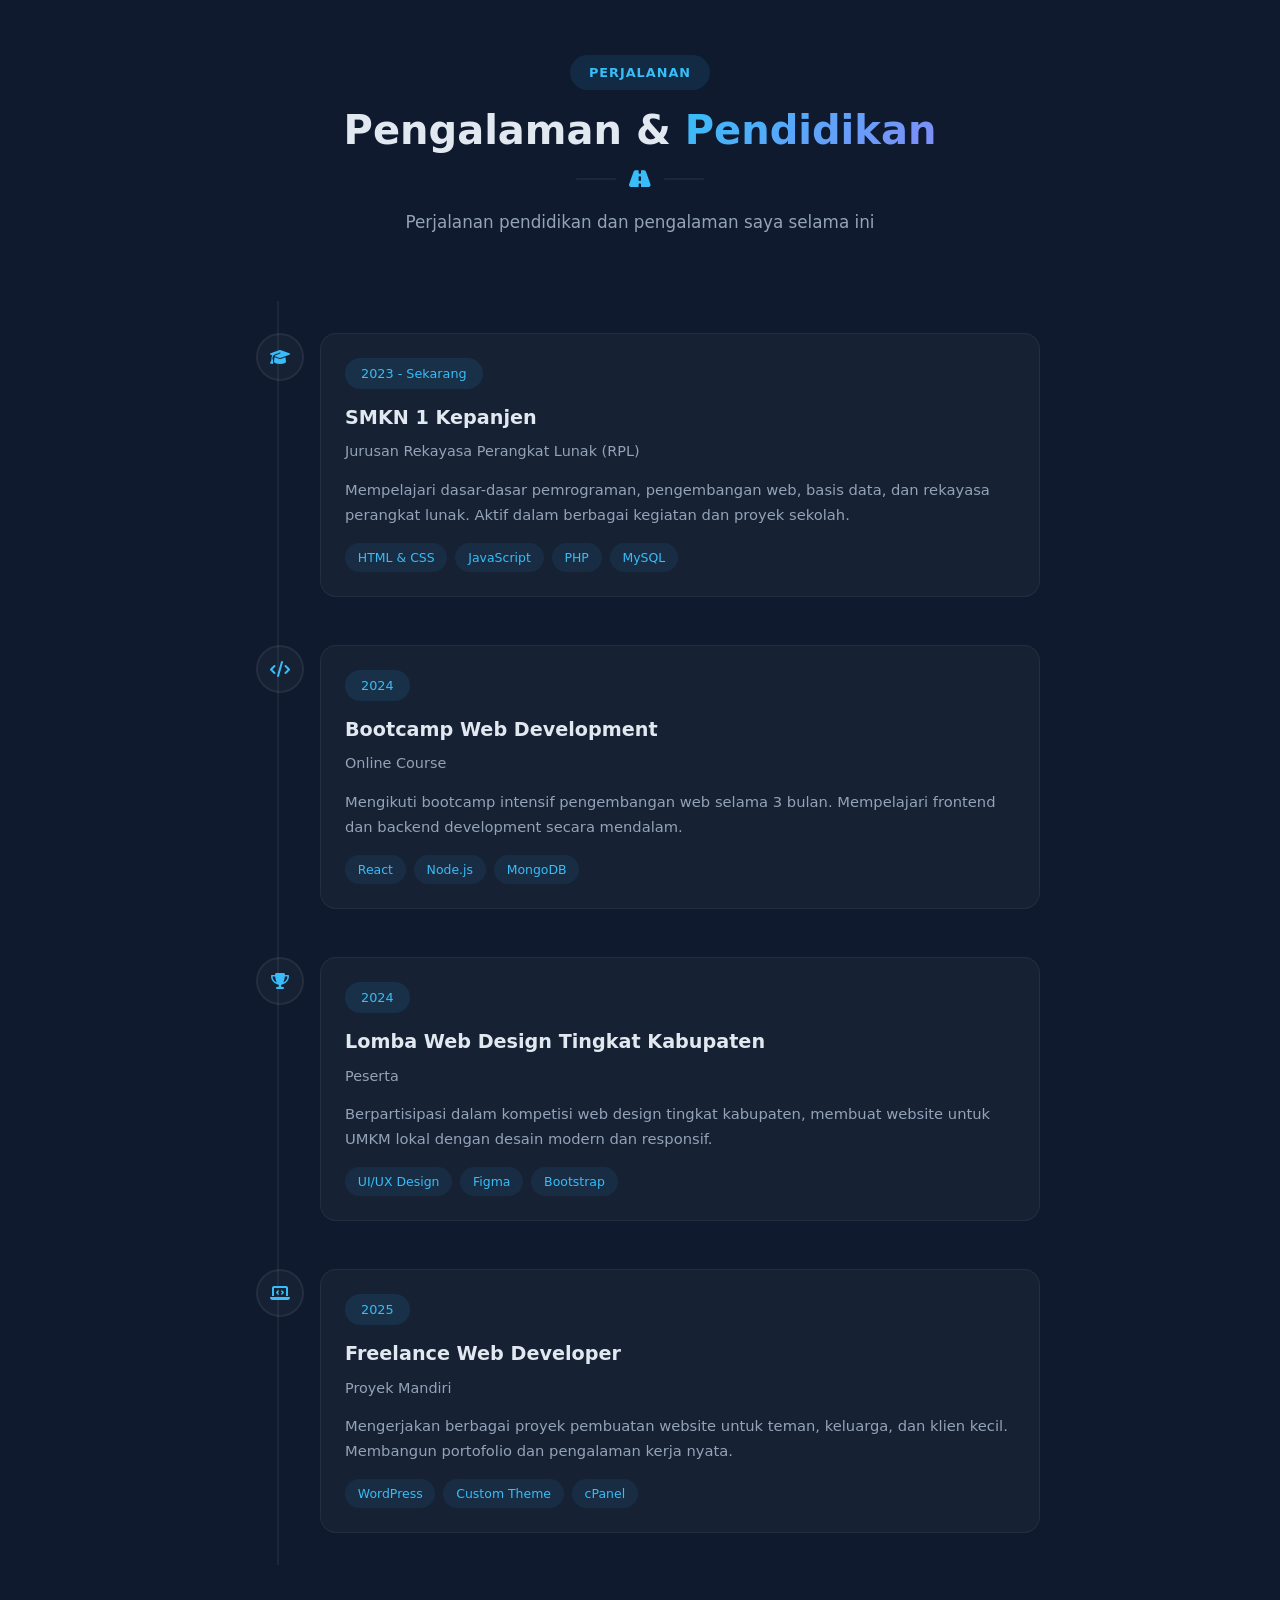
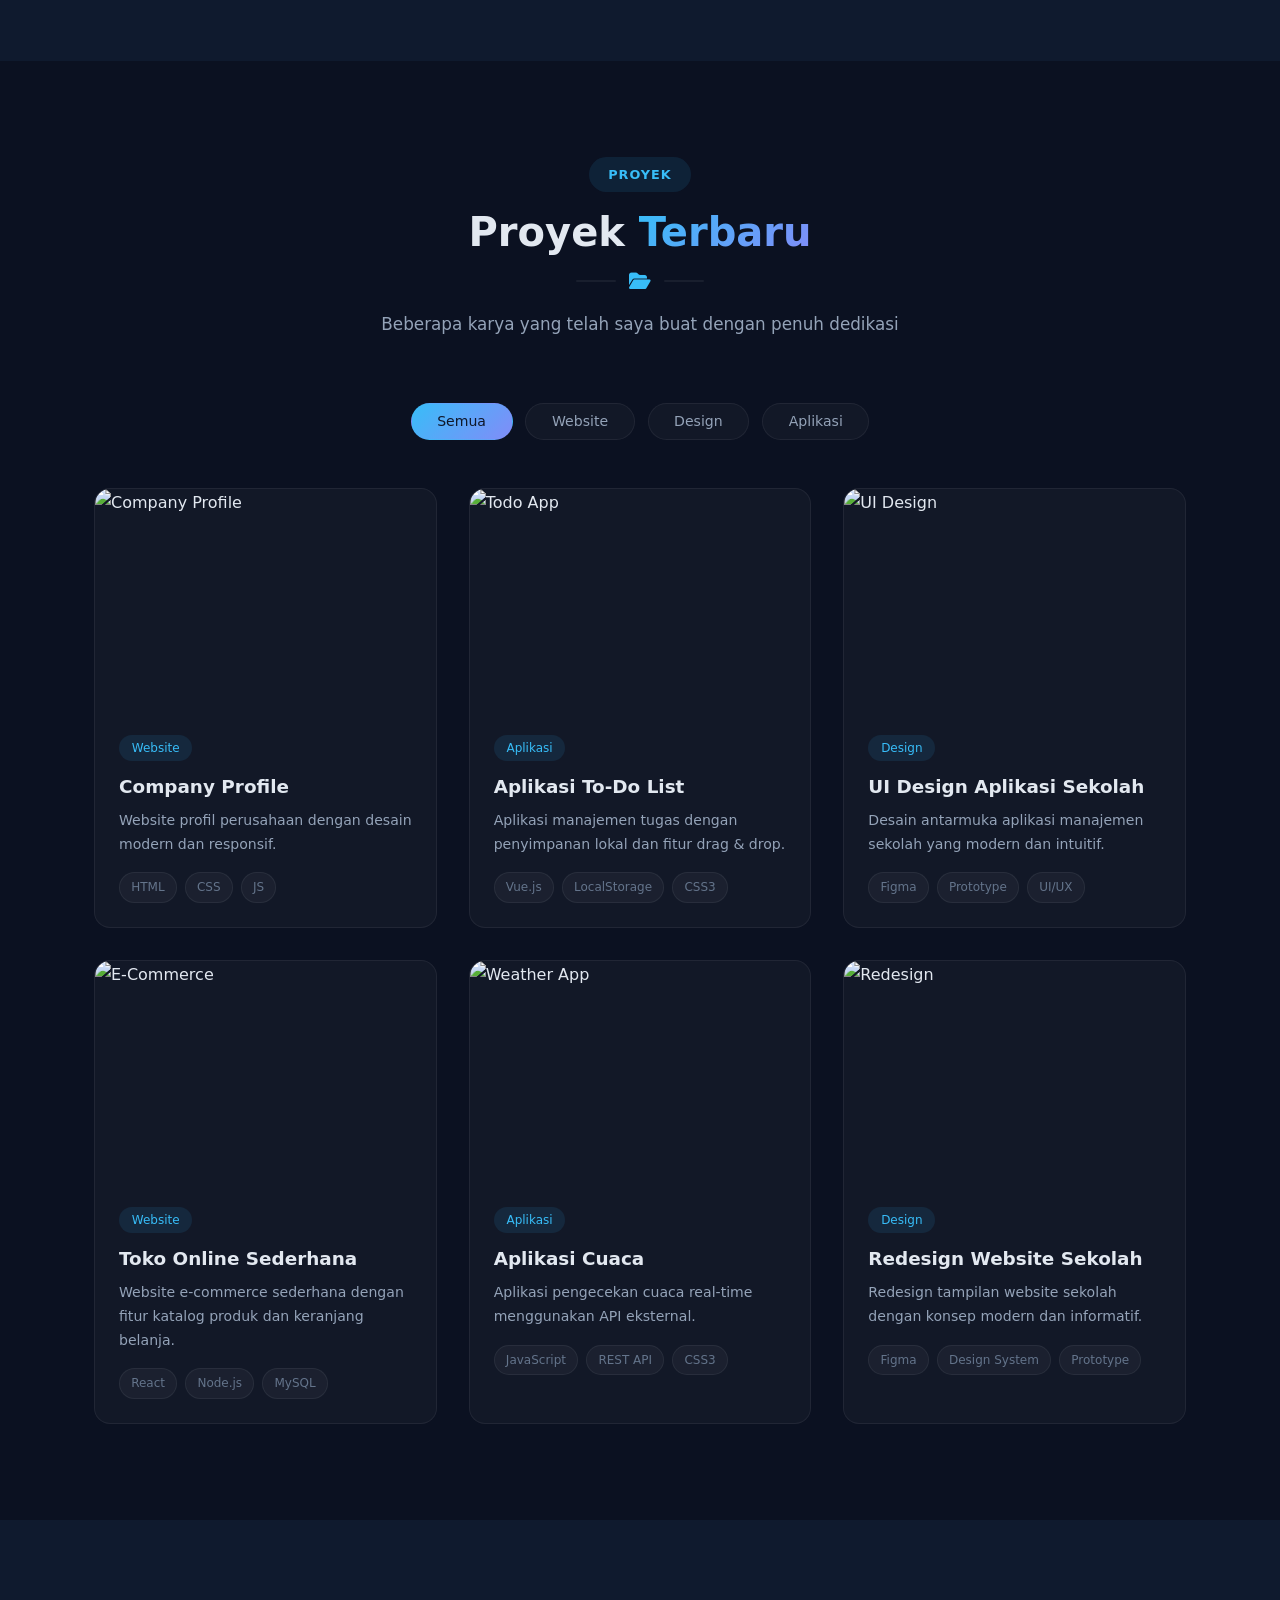
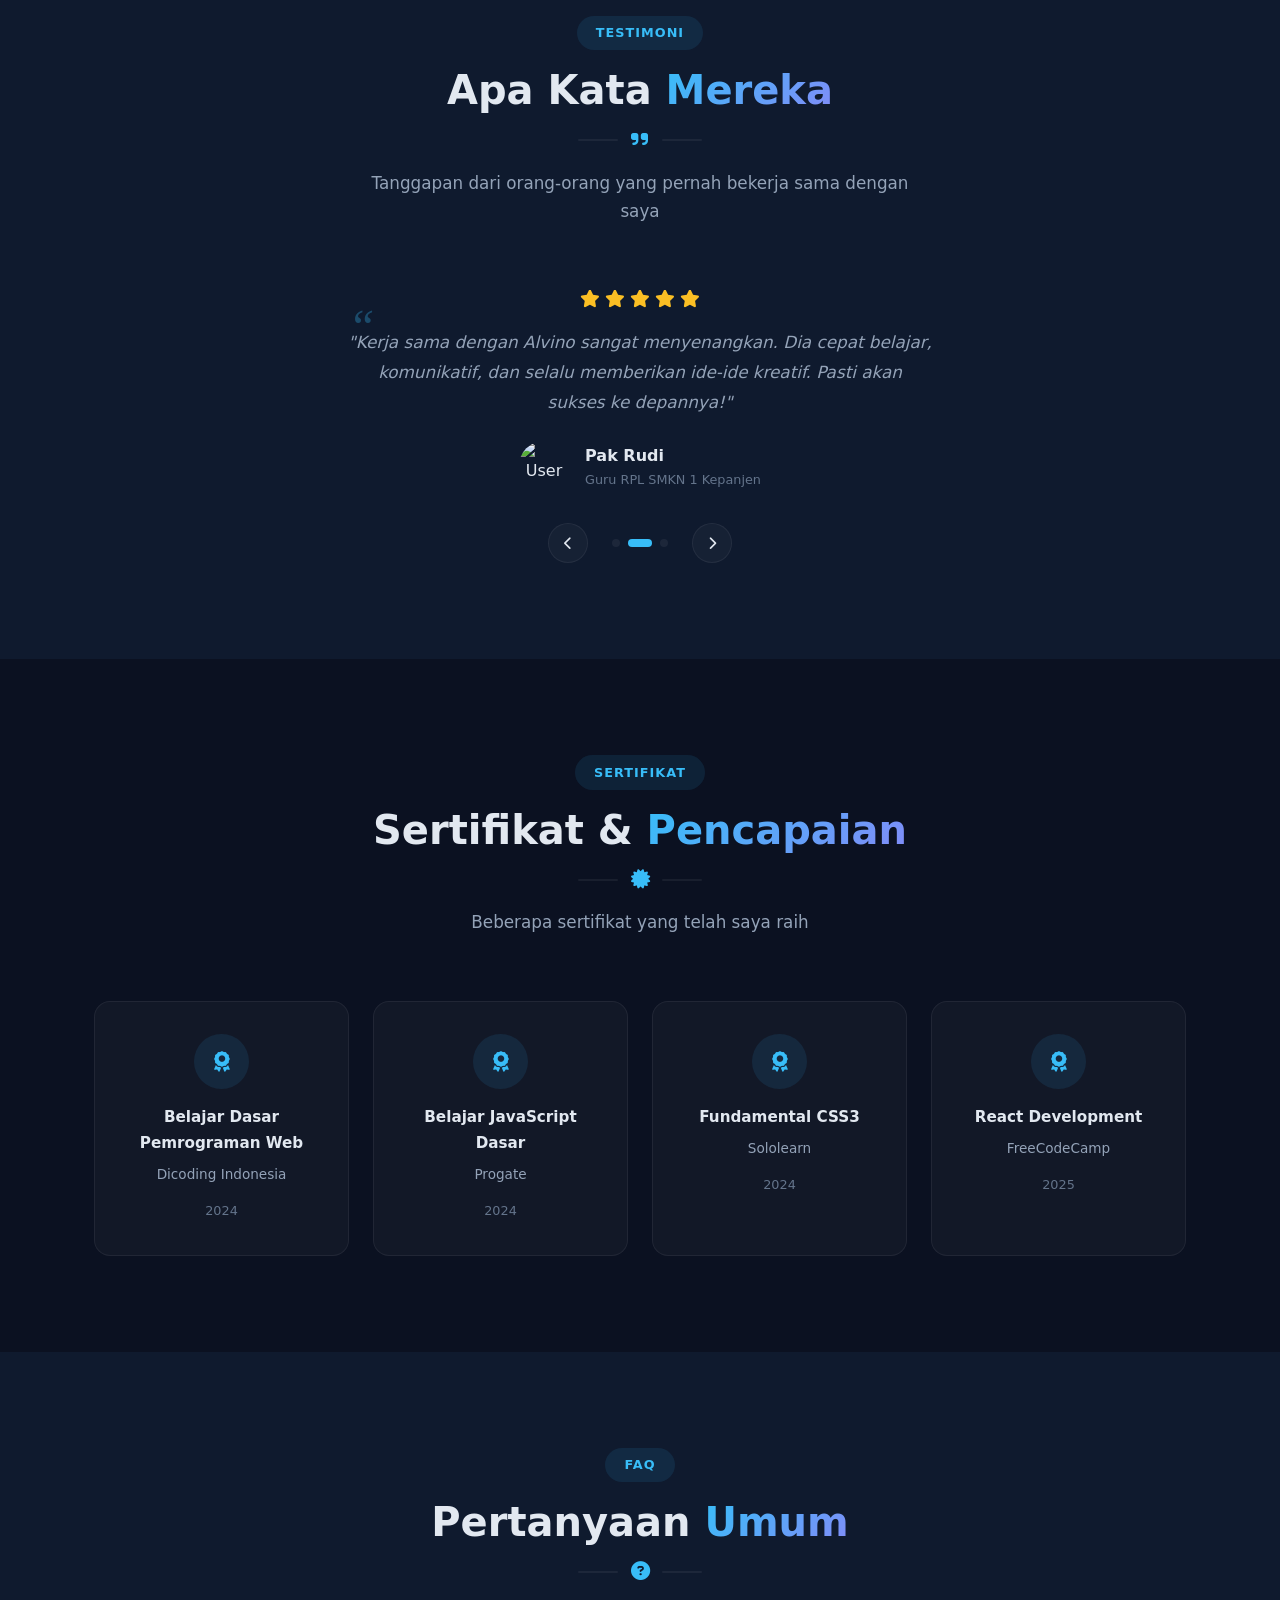
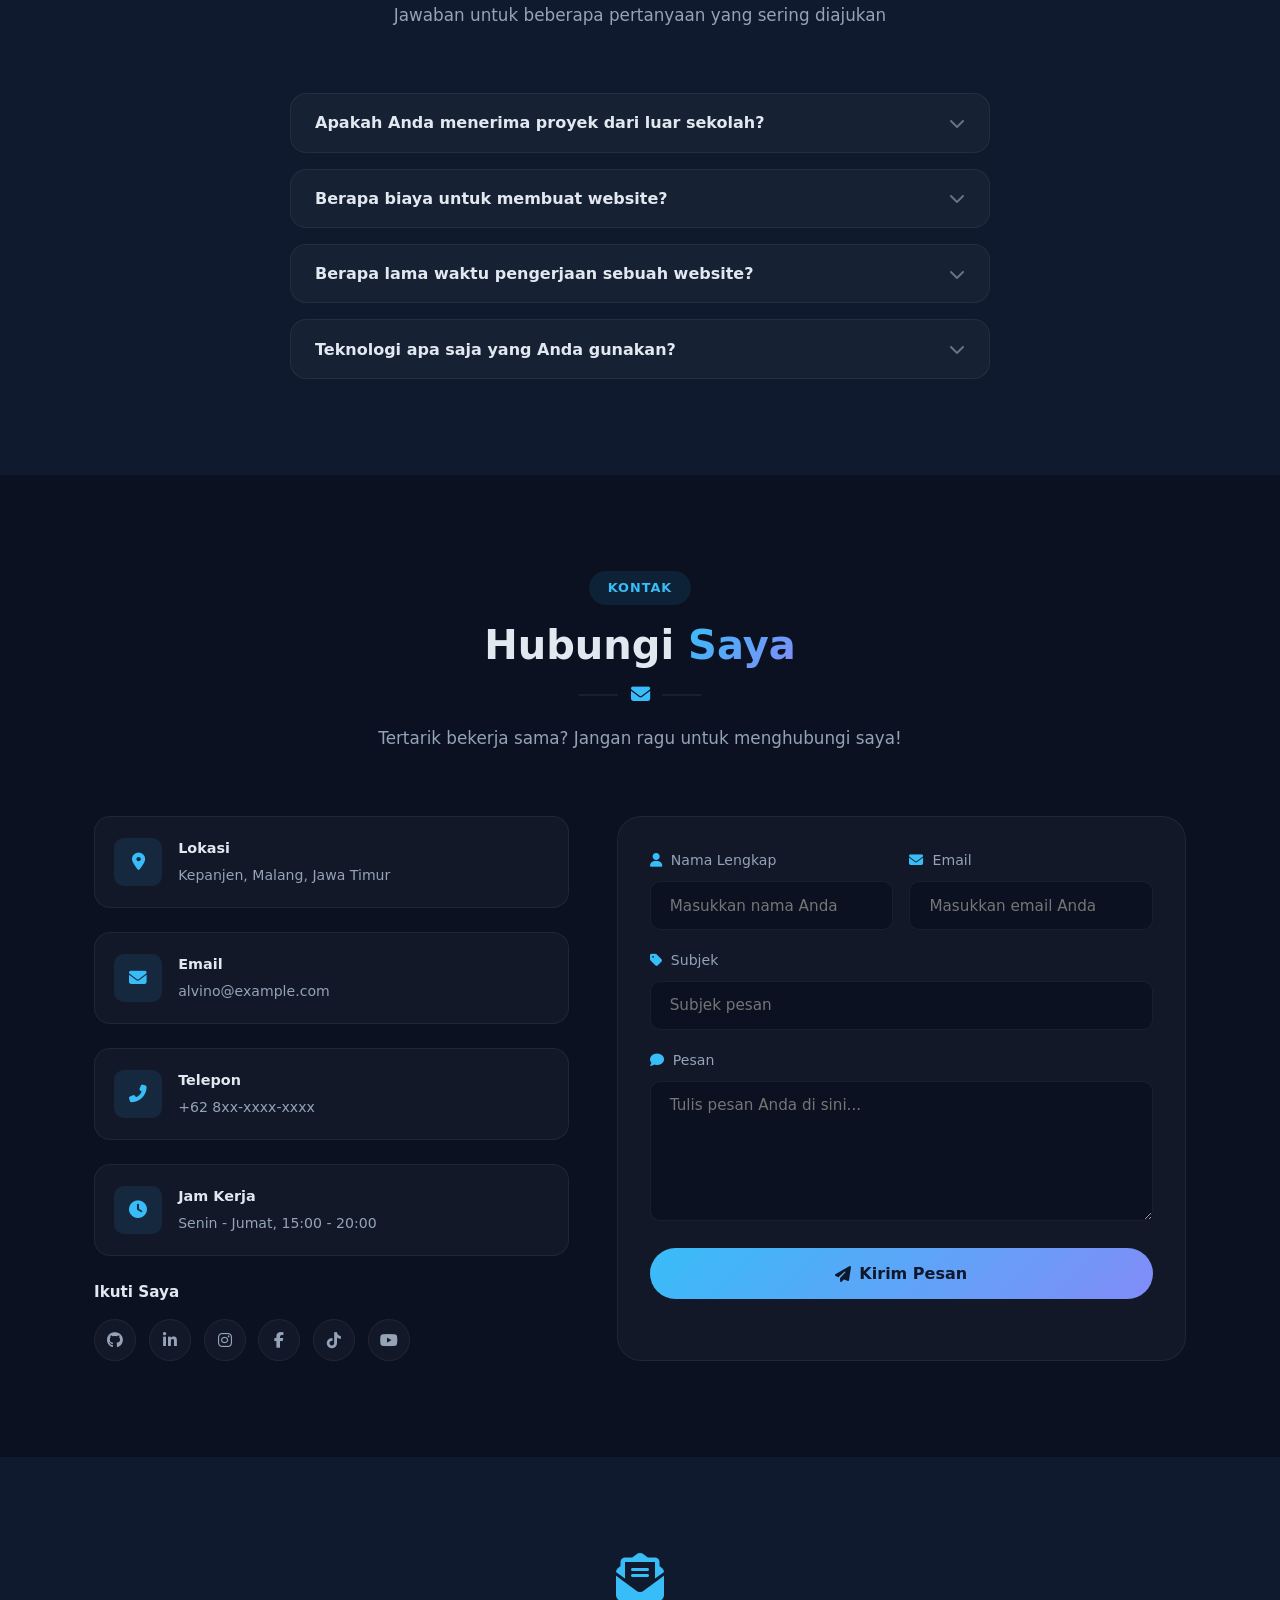
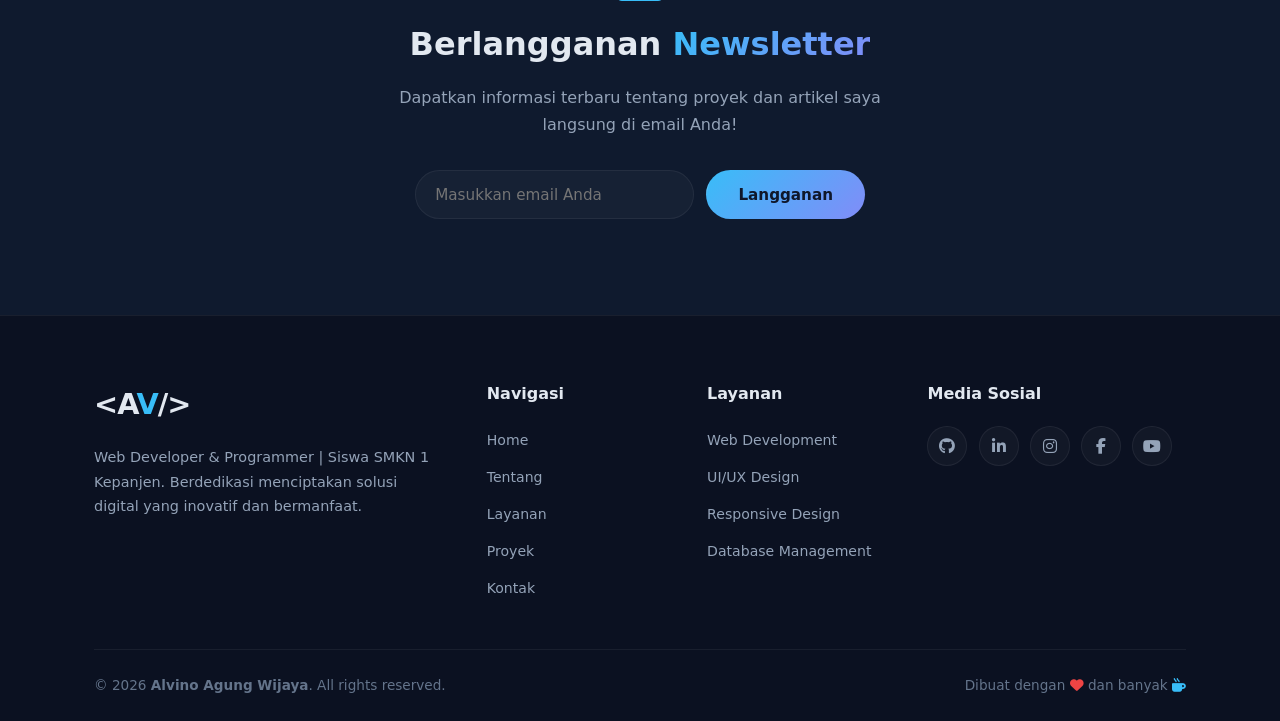
==== commit 1265cc99: "Tambah pengalaman PKL di ITN Malang ke section About" ====
--- a/index.html
+++ b/index.html
@@ -183,8 +183,8 @@
               </div>
             </div>
             <div class="about-experience">
-              <span class="exp-number">&gt;1</span>
-              <span class="exp-text">Tahun Belajar</span>
+              <span class="exp-number">1</span>
+              <span class="exp-text">Tahun PKL di ITN</span>
             </div>
           </div>
         </div>
@@ -201,6 +201,11 @@
             <em>usia bukanlah batasan untuk berkarya</em> dan setiap baris kode adalah langkah menuju masa depan yang lebih baik.
           </p>
           <p>
+            Selain belajar di sekolah, saya juga memiliki pengalaman <strong>Praktik Kerja Lapangan (PKL)</strong> 
+            di <strong>Institut Teknologi Nasional (ITN) Malang</strong> selama 1 tahun. Selama PKL, saya 
+            terlibat langsung dalam berbagai proyek coding dan pengembangan sistem bersama tim IT kampus.
+          </p>
+          <p>
             Saat ini saya aktif mengikuti berbagai pelatihan, workshop, dan kompetisi yang berkaitan dengan 
             pengembangan web untuk terus memperluas wawasan dan jaringan saya di dunia teknologi.
           </p>
@@ -231,6 +236,13 @@
               <div>
                 <strong>Email</strong>
                 <span>alvino@example.com</span>
+              </div>
+            </div>
+            <div class="info-item">
+              <i class="fas fa-briefcase"></i>
+              <div>
+                <strong>Pengalaman</strong>
+                <span>PKL ITN Malang (1 Thn)</span>
               </div>
             </div>
           </div>
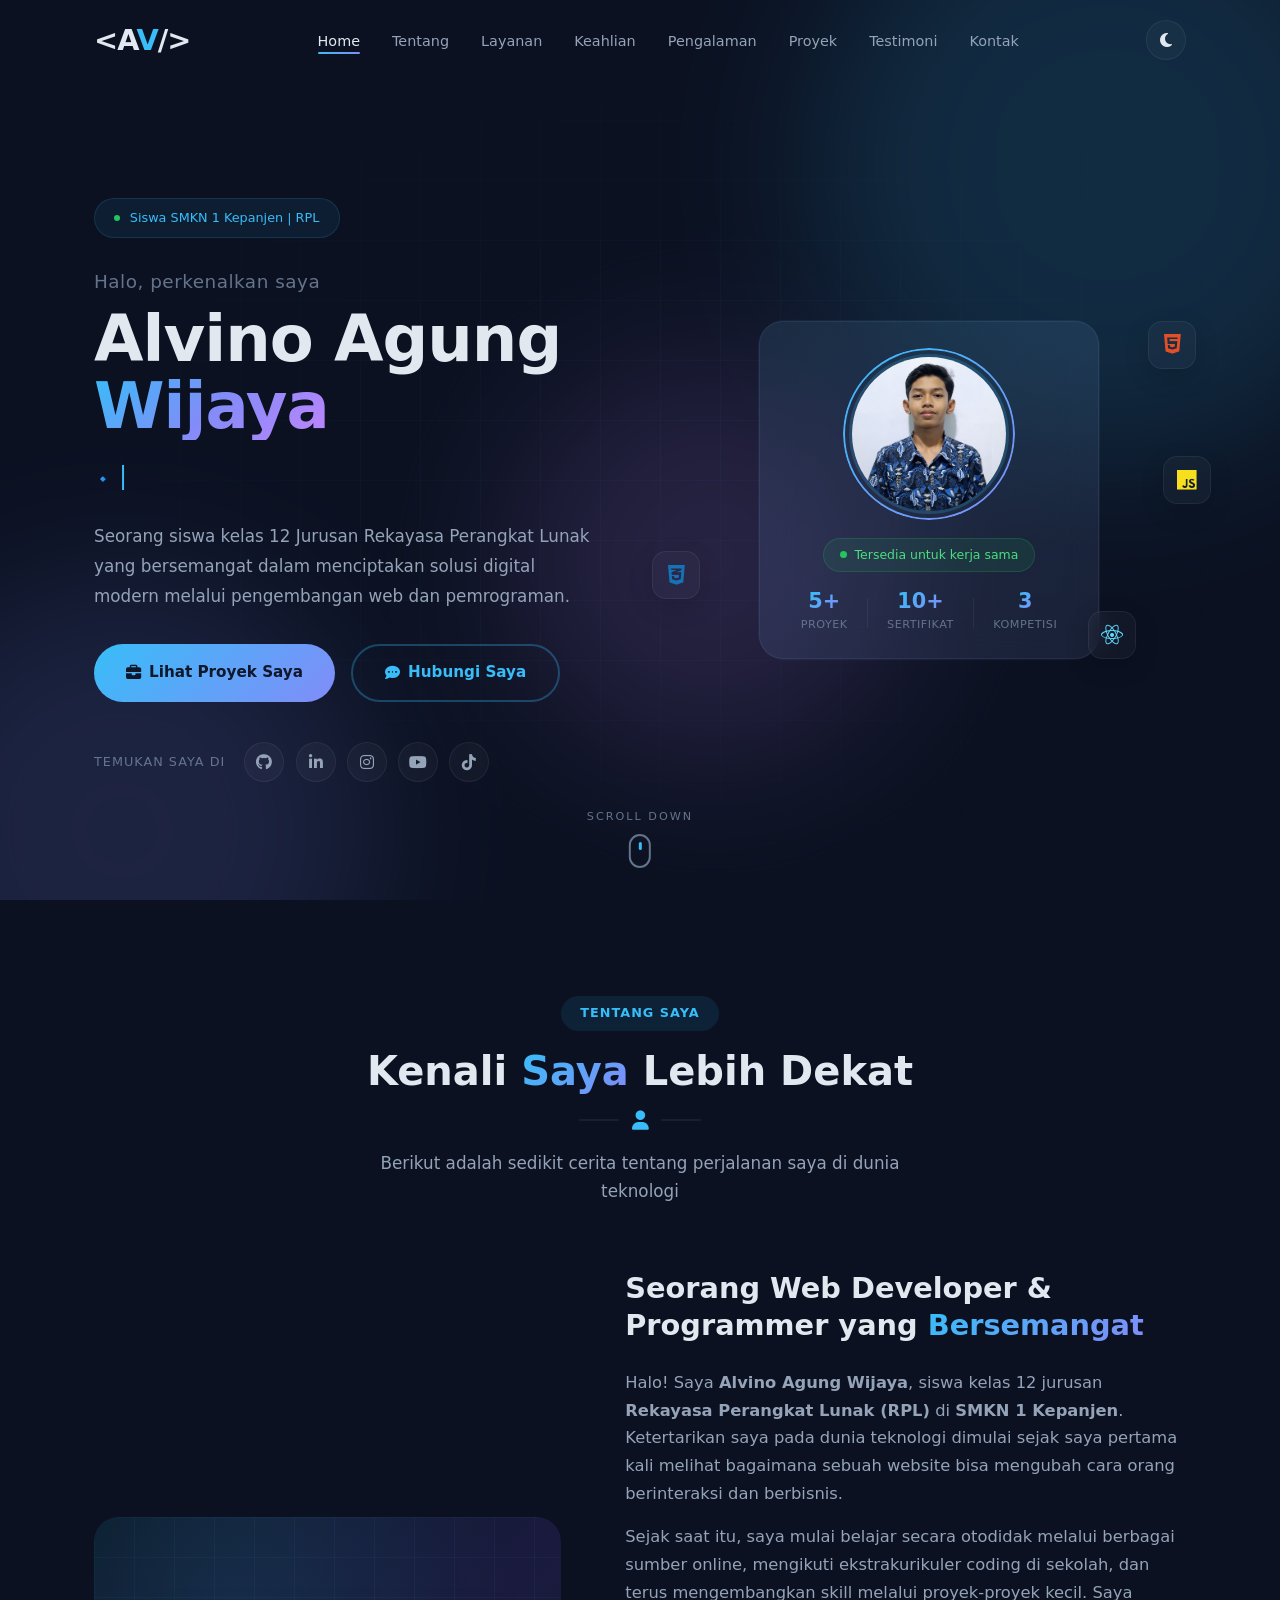
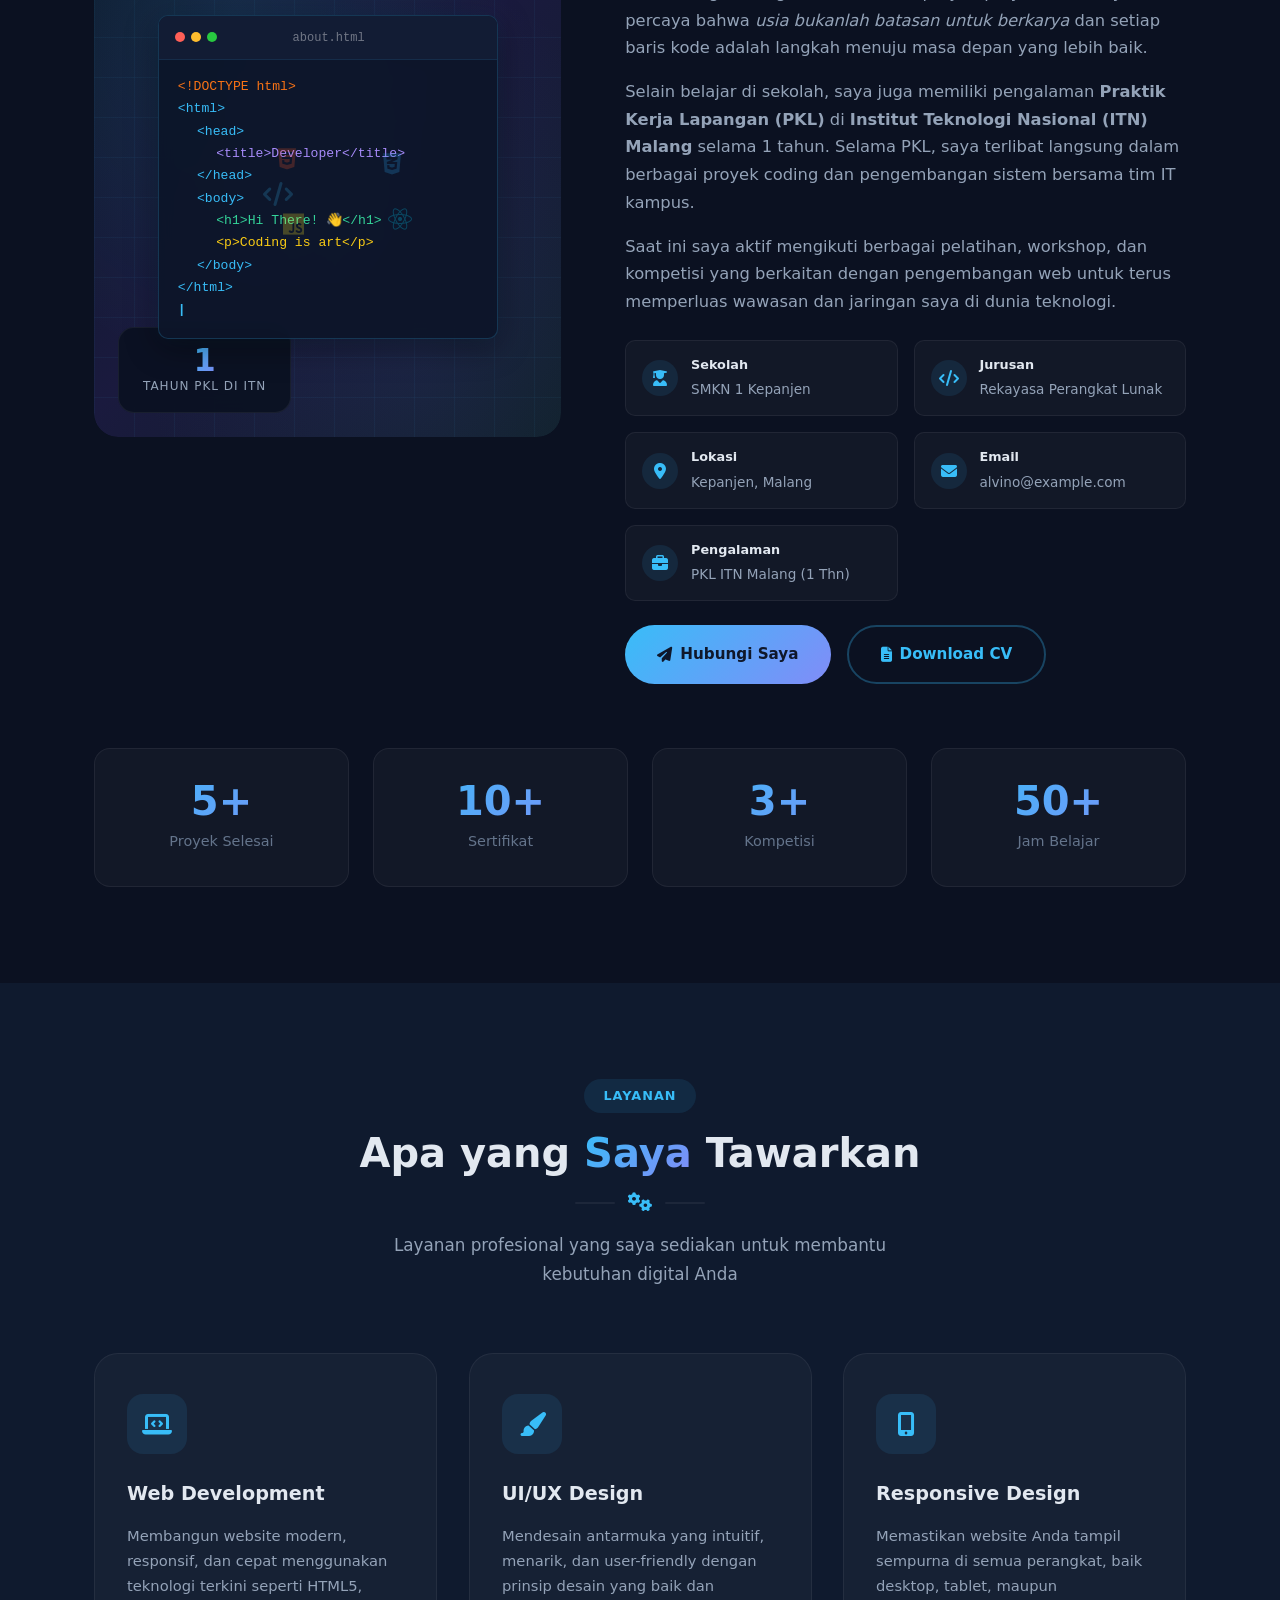
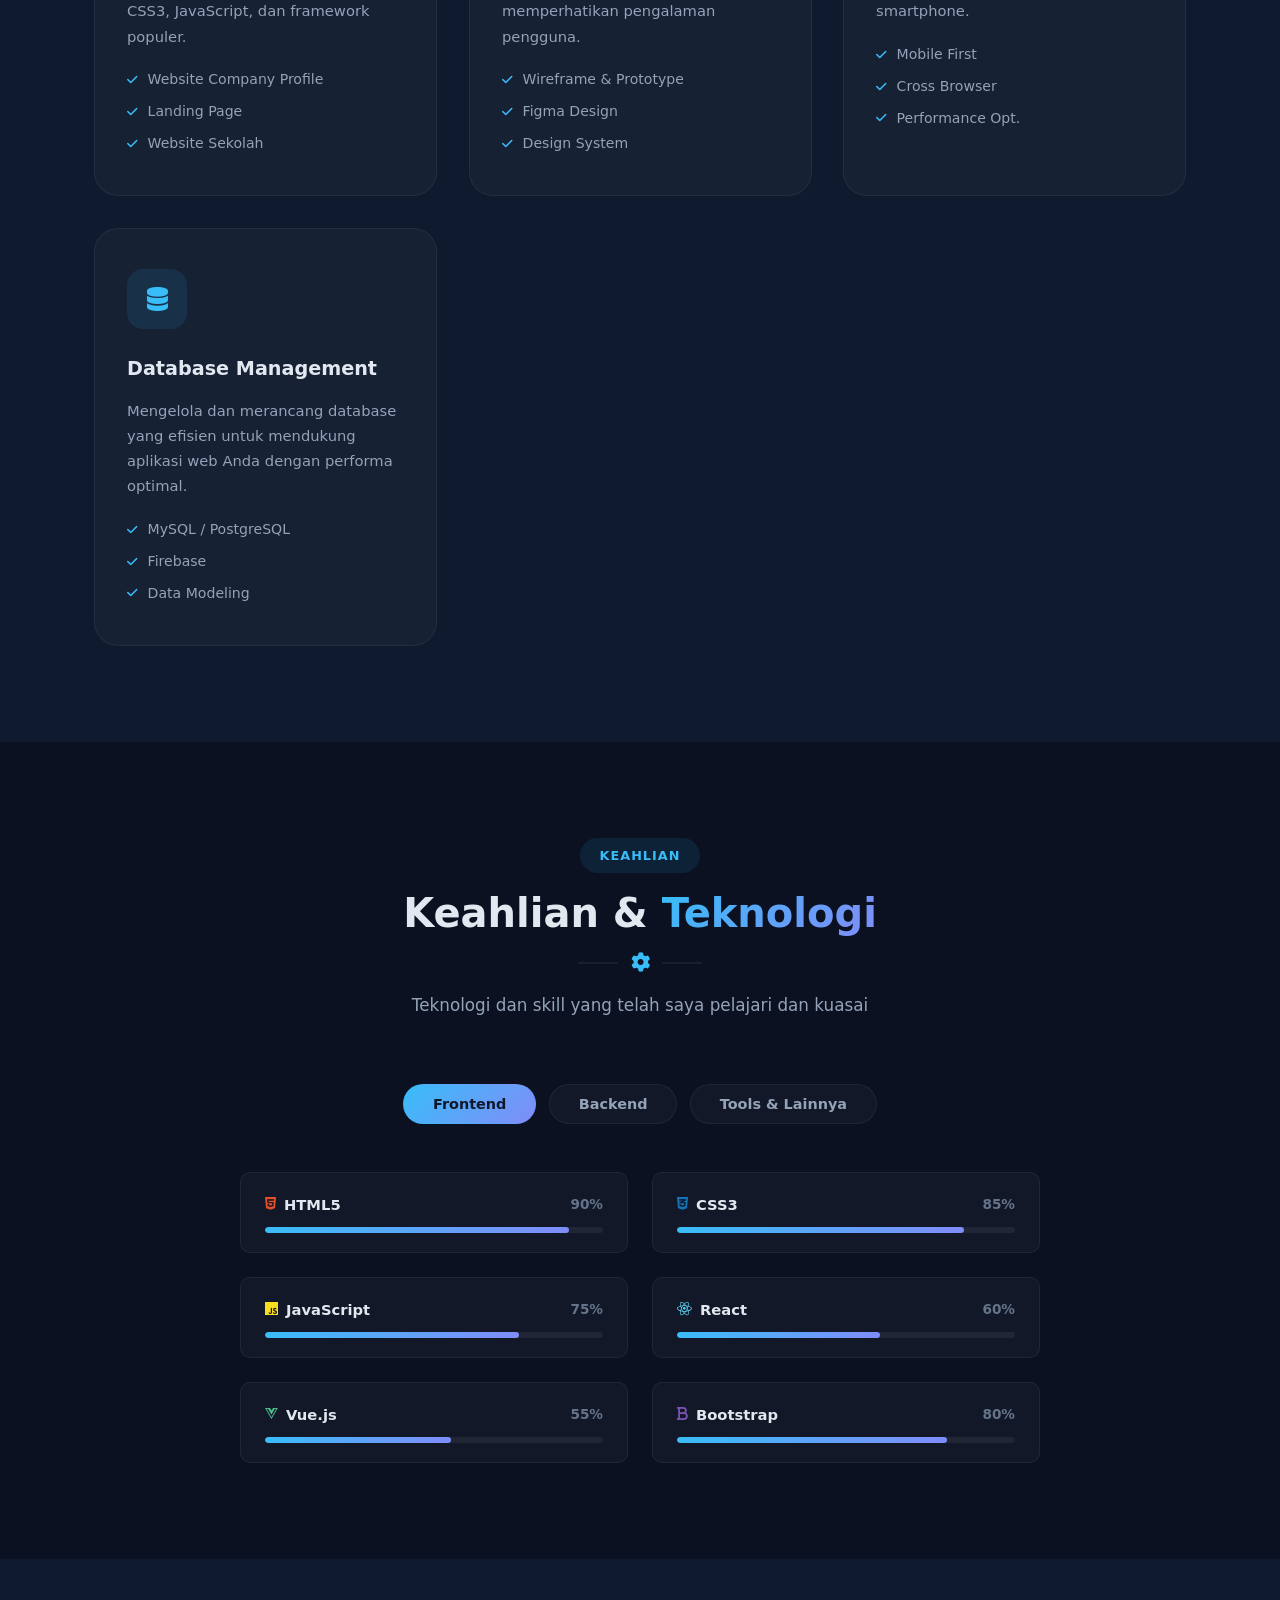
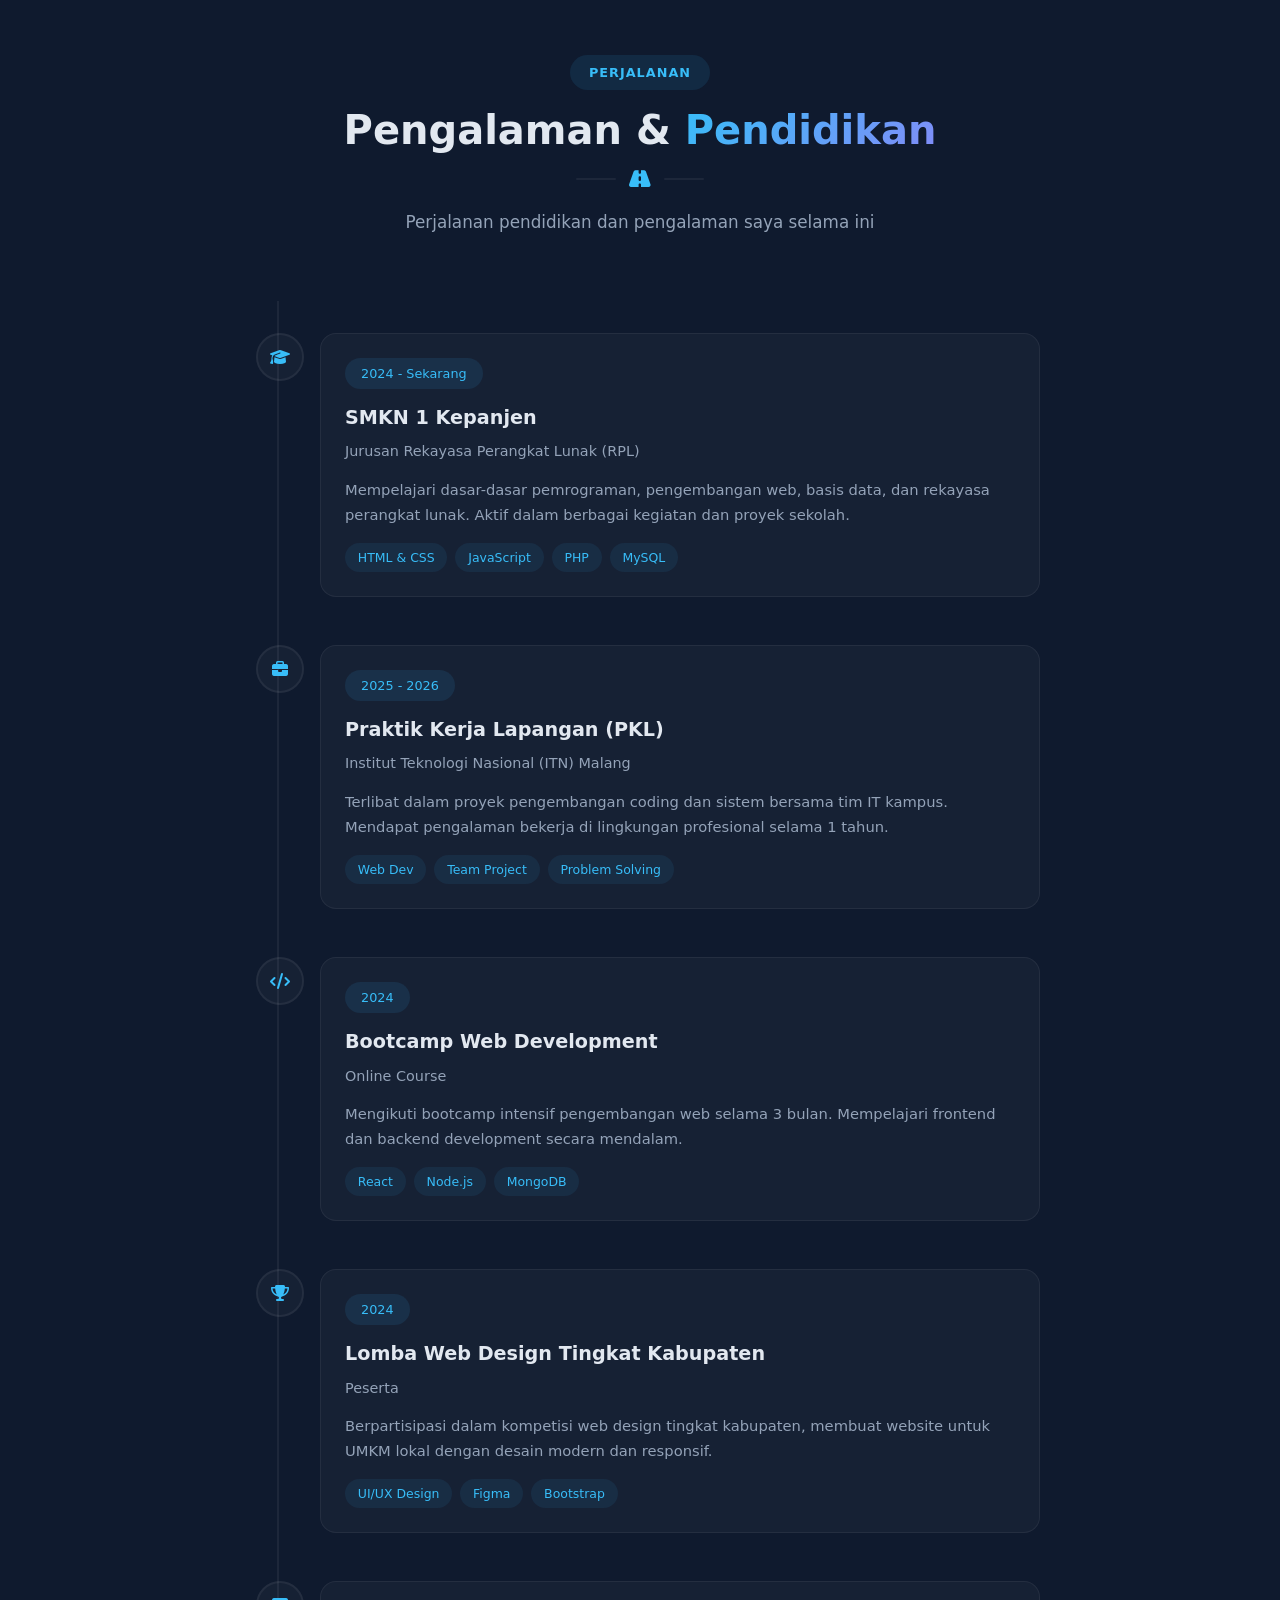
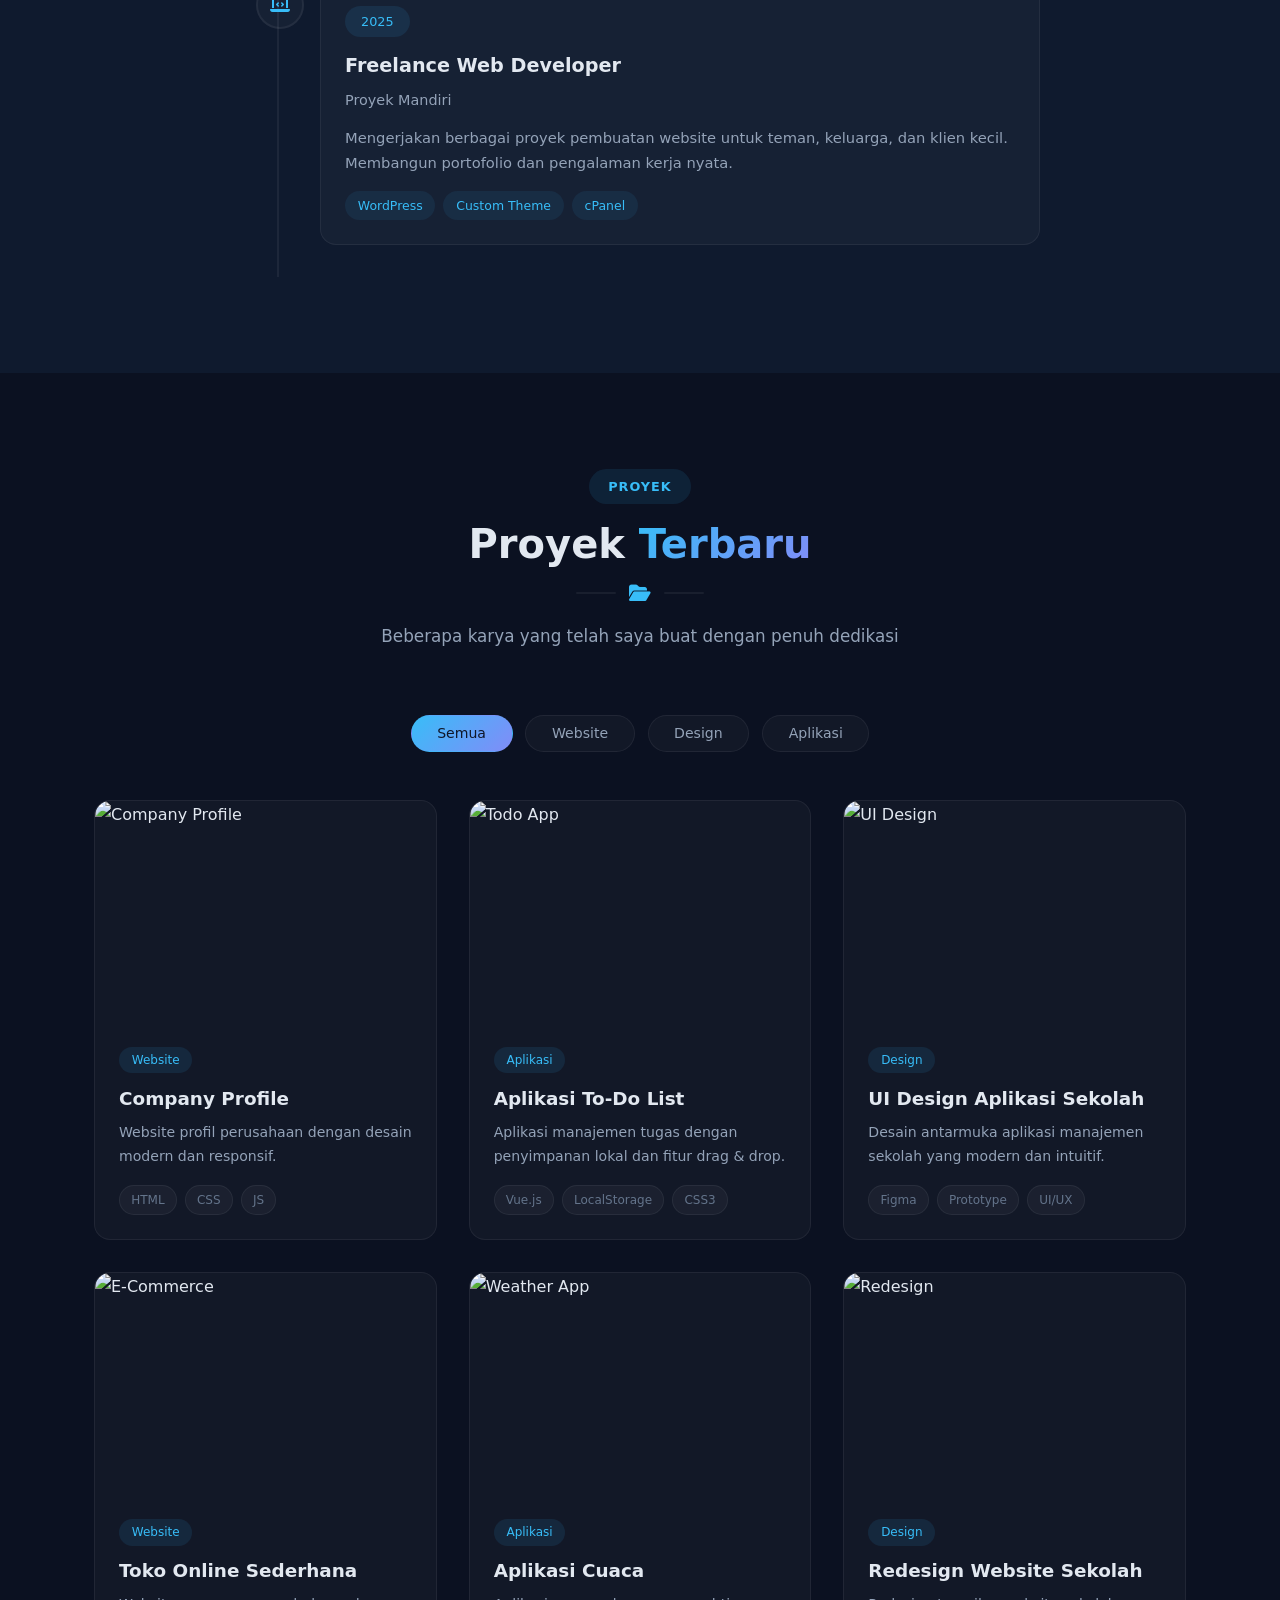
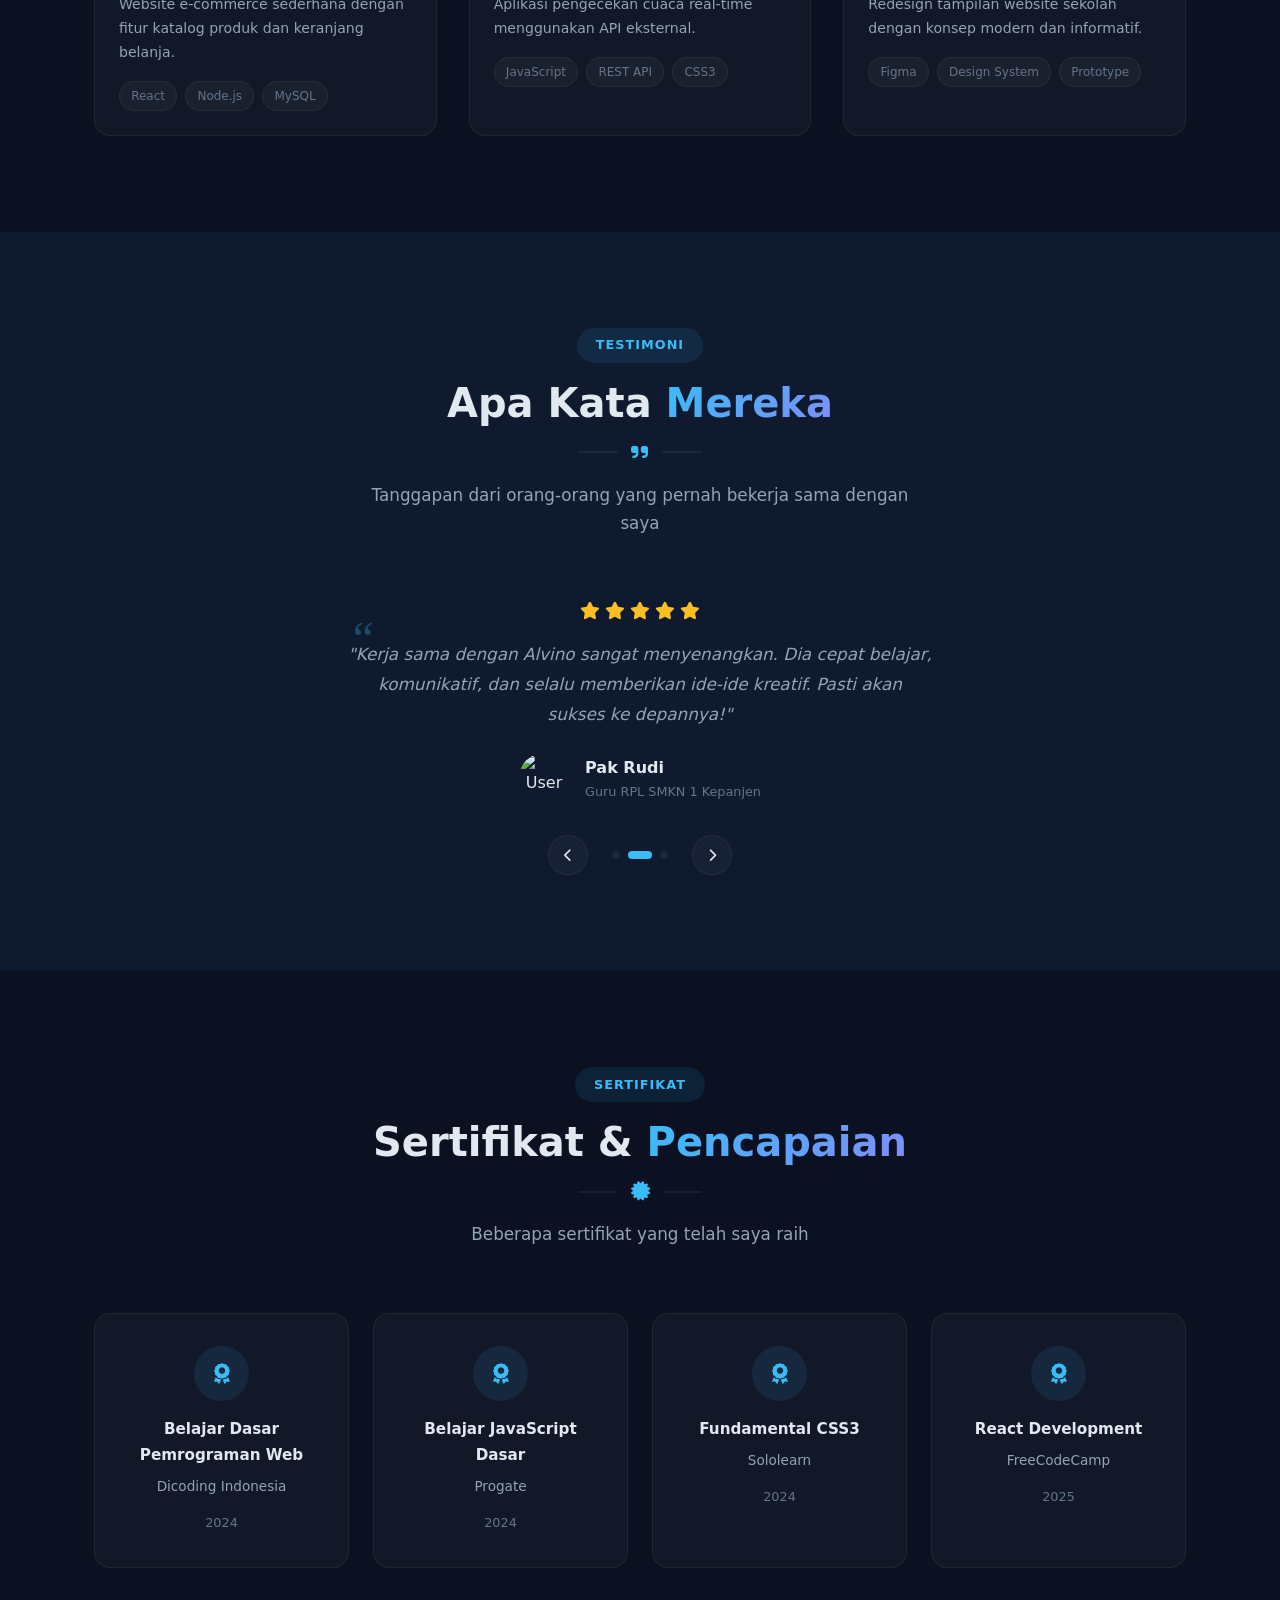
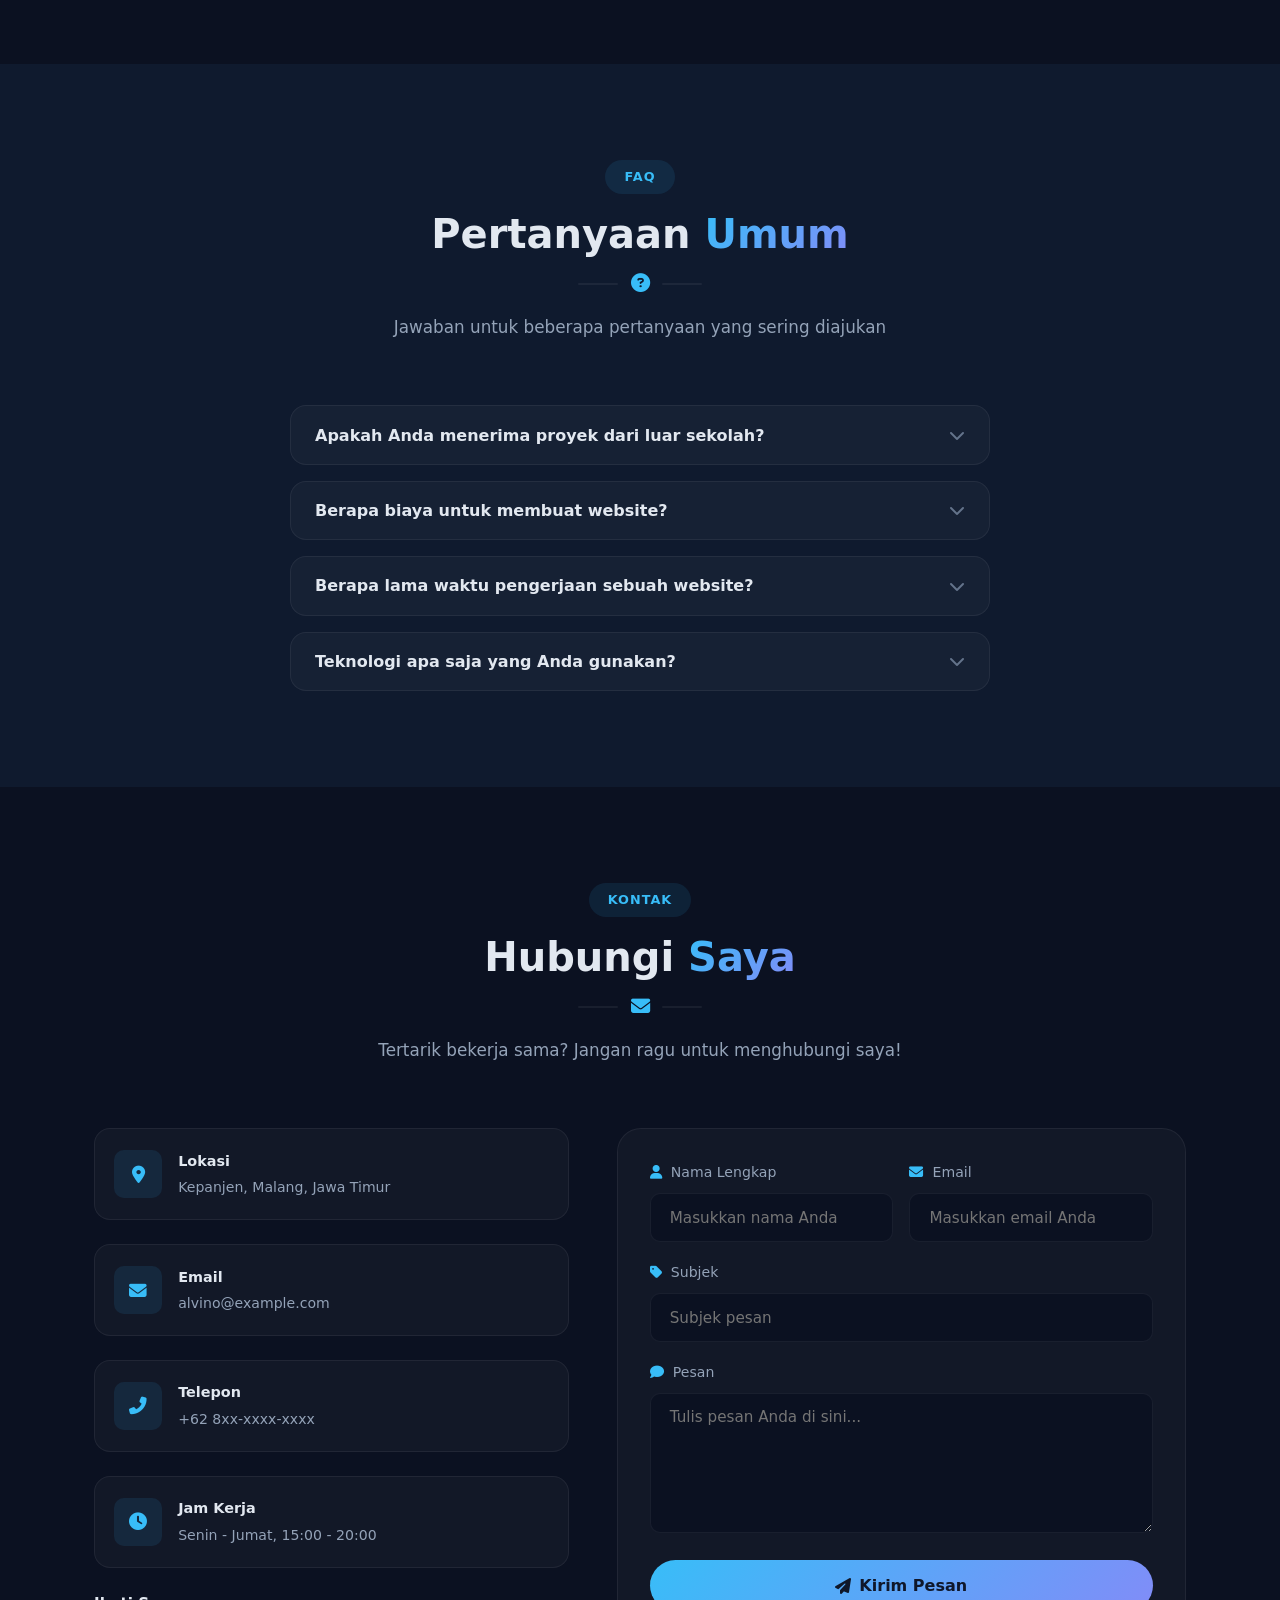
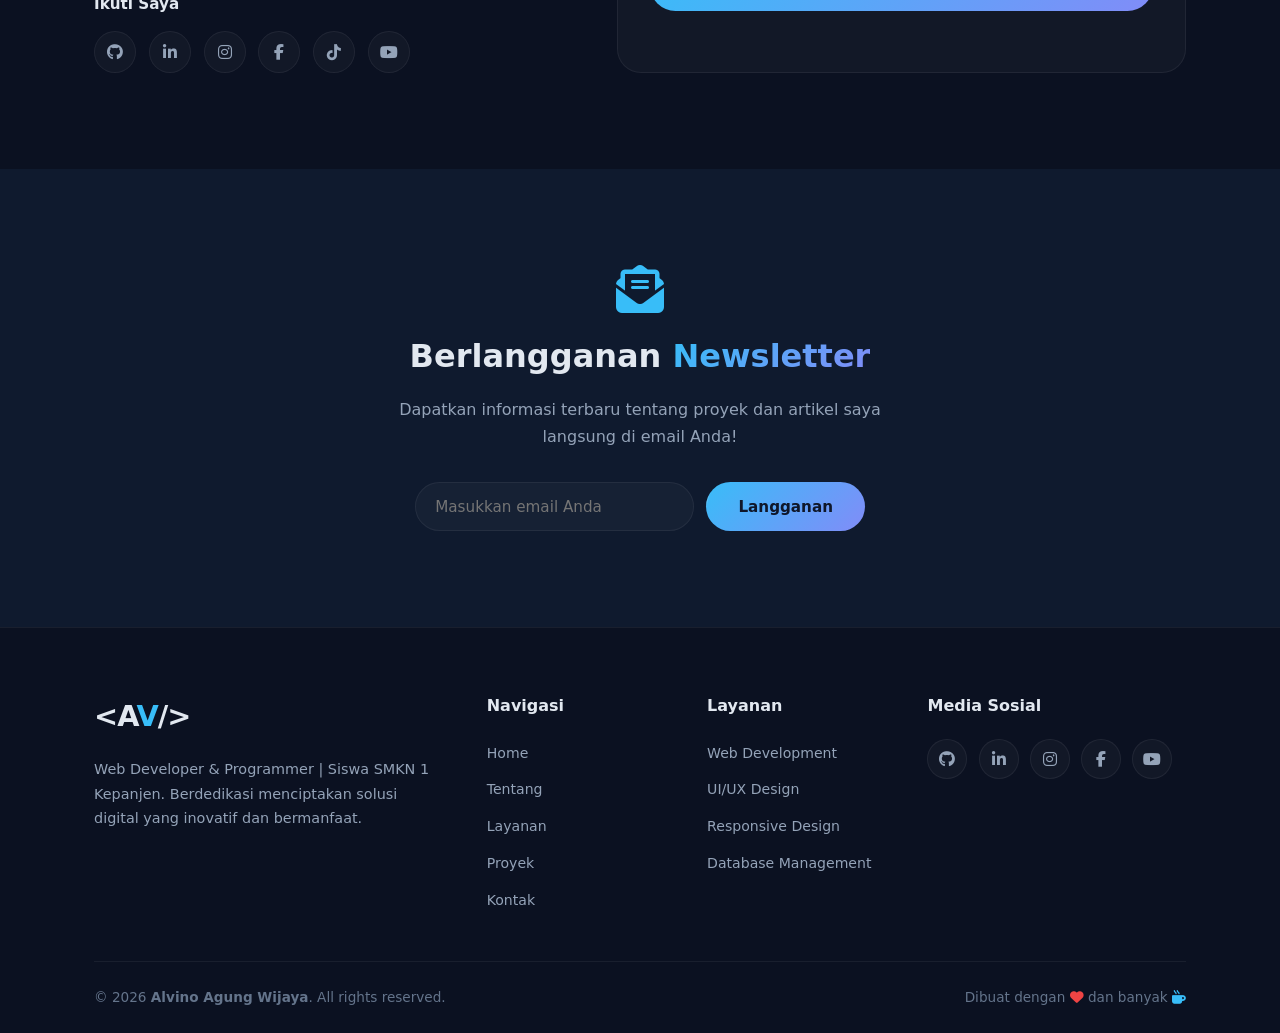
==== commit b02a86ec: "Perbaiki tahun masuk SMK & tambah timeline PKL ITN Malang" ====
--- a/index.html
+++ b/index.html
@@ -514,7 +514,7 @@
         <div class="timeline-item">
           <div class="timeline-icon"><i class="fas fa-graduation-cap"></i></div>
           <div class="timeline-content">
-            <span class="timeline-date">2023 - Sekarang</span>
+            <span class="timeline-date">2024 - Sekarang</span>
             <h3>SMKN 1 Kepanjen</h3>
             <h4>Jurusan Rekayasa Perangkat Lunak (RPL)</h4>
             <p>Mempelajari dasar-dasar pemrograman, pengembangan web, basis data, dan rekayasa perangkat lunak. Aktif dalam berbagai kegiatan dan proyek sekolah.</p>
@@ -523,6 +523,20 @@
               <span>JavaScript</span>
               <span>PHP</span>
               <span>MySQL</span>
+            </div>
+          </div>
+        </div>
+        <div class="timeline-item">
+          <div class="timeline-icon"><i class="fas fa-briefcase"></i></div>
+          <div class="timeline-content">
+            <span class="timeline-date">2025 - 2026</span>
+            <h3>Praktik Kerja Lapangan (PKL)</h3>
+            <h4>Institut Teknologi Nasional (ITN) Malang</h4>
+            <p>Terlibat dalam proyek pengembangan coding dan sistem bersama tim IT kampus. Mendapat pengalaman bekerja di lingkungan profesional selama 1 tahun.</p>
+            <div class="timeline-tags">
+              <span>Web Dev</span>
+              <span>Team Project</span>
+              <span>Problem Solving</span>
             </div>
           </div>
         </div>
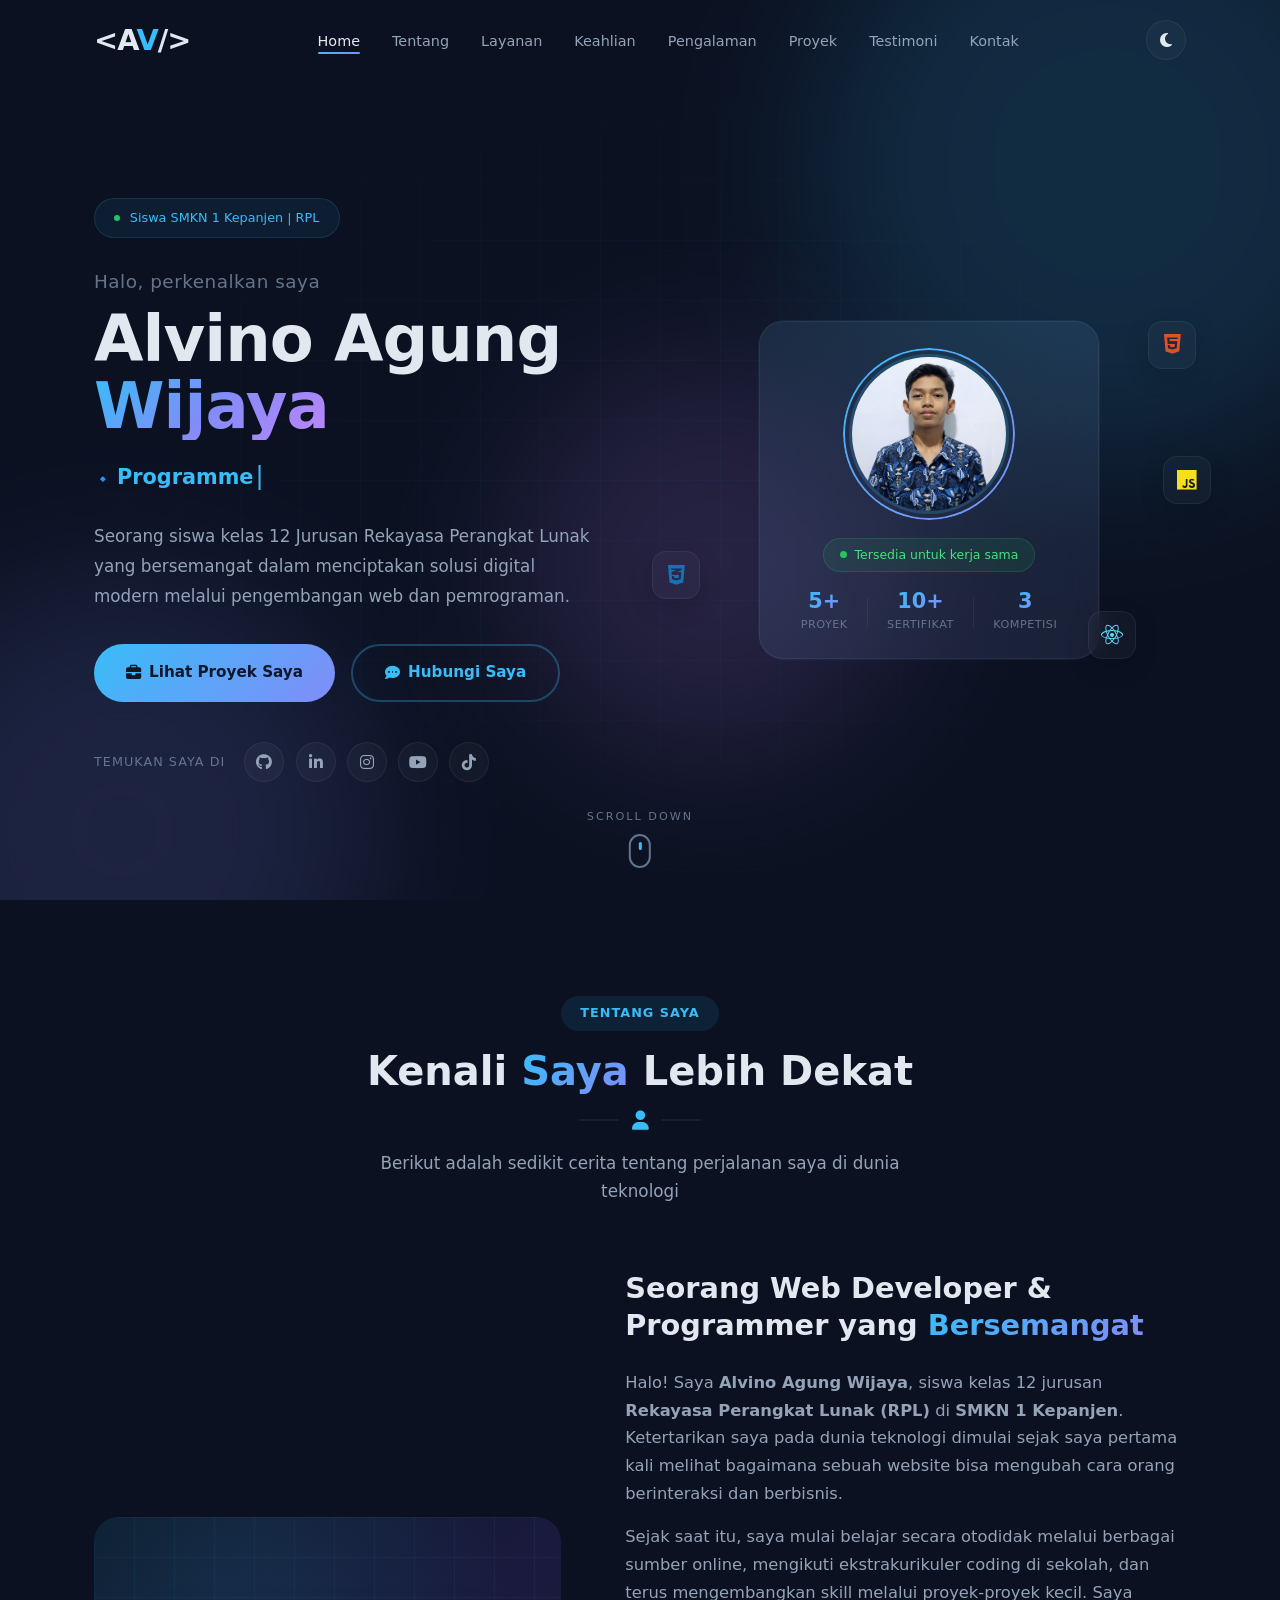
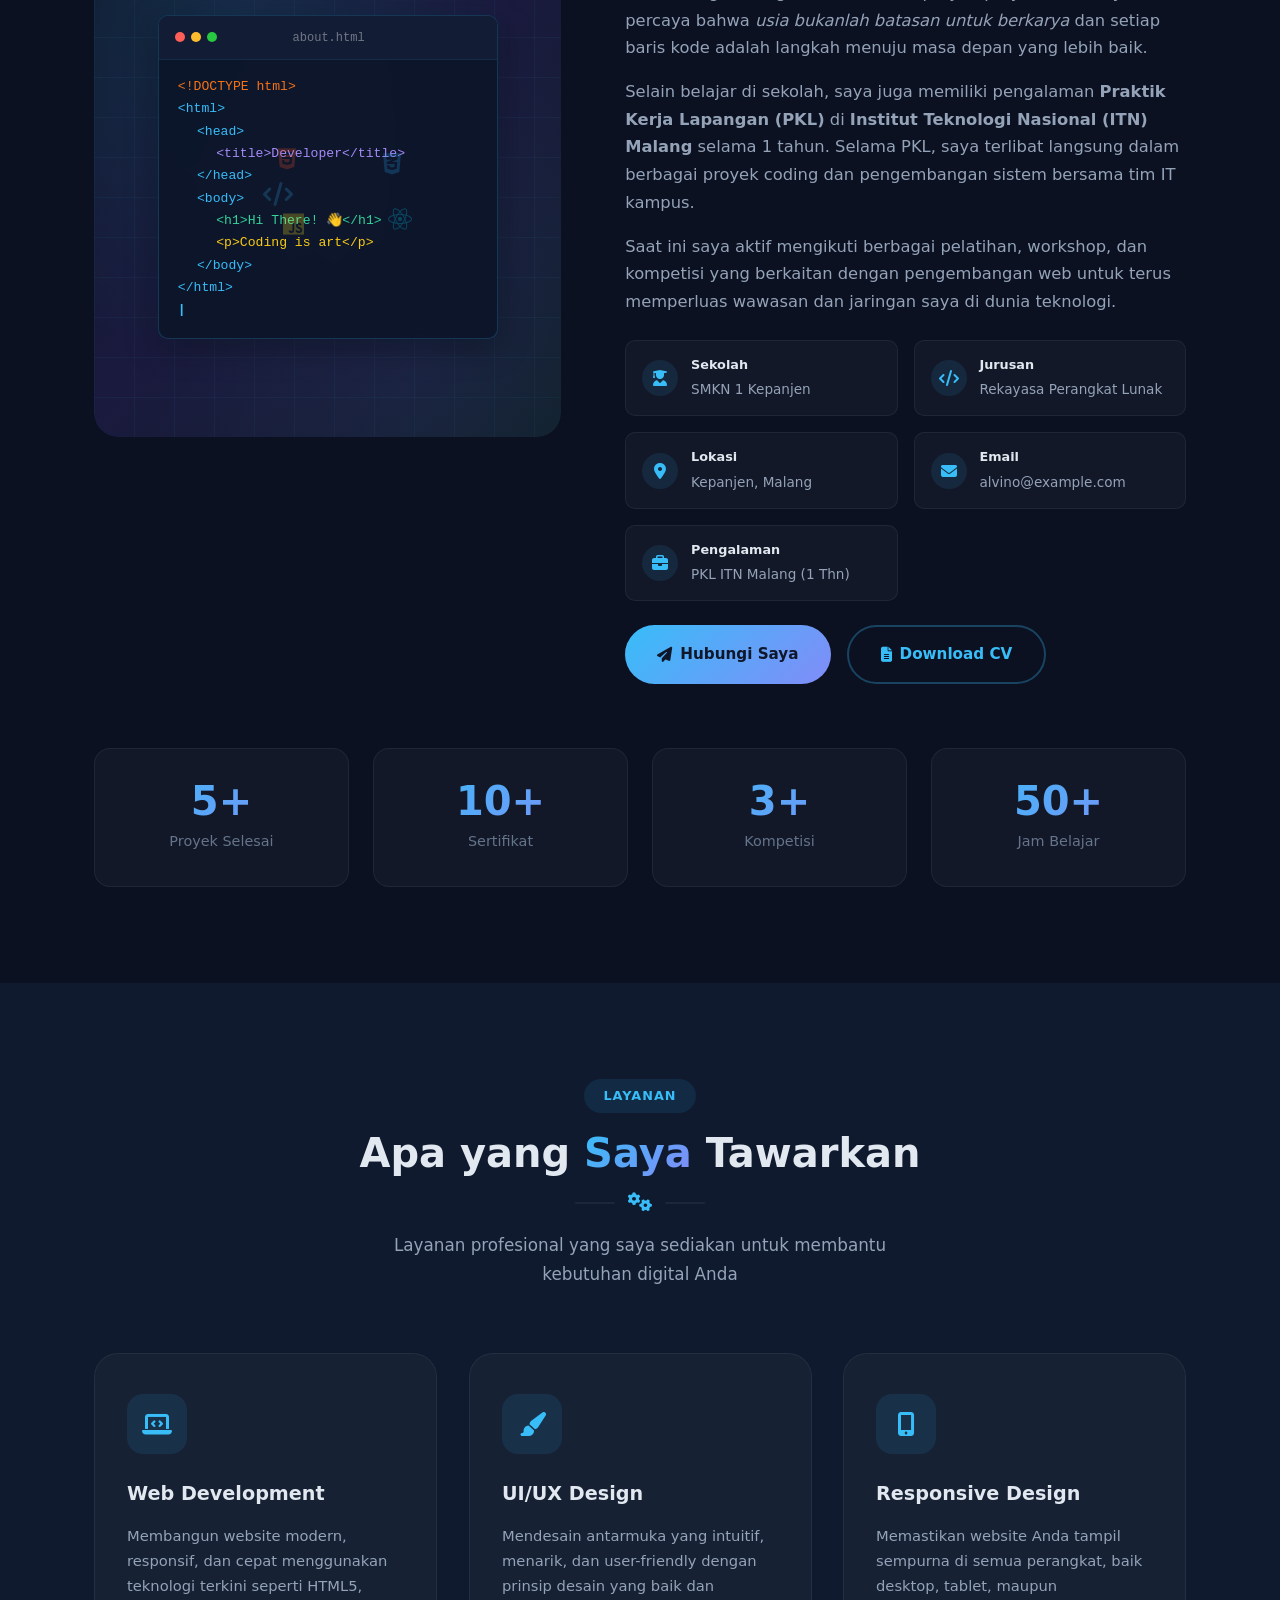
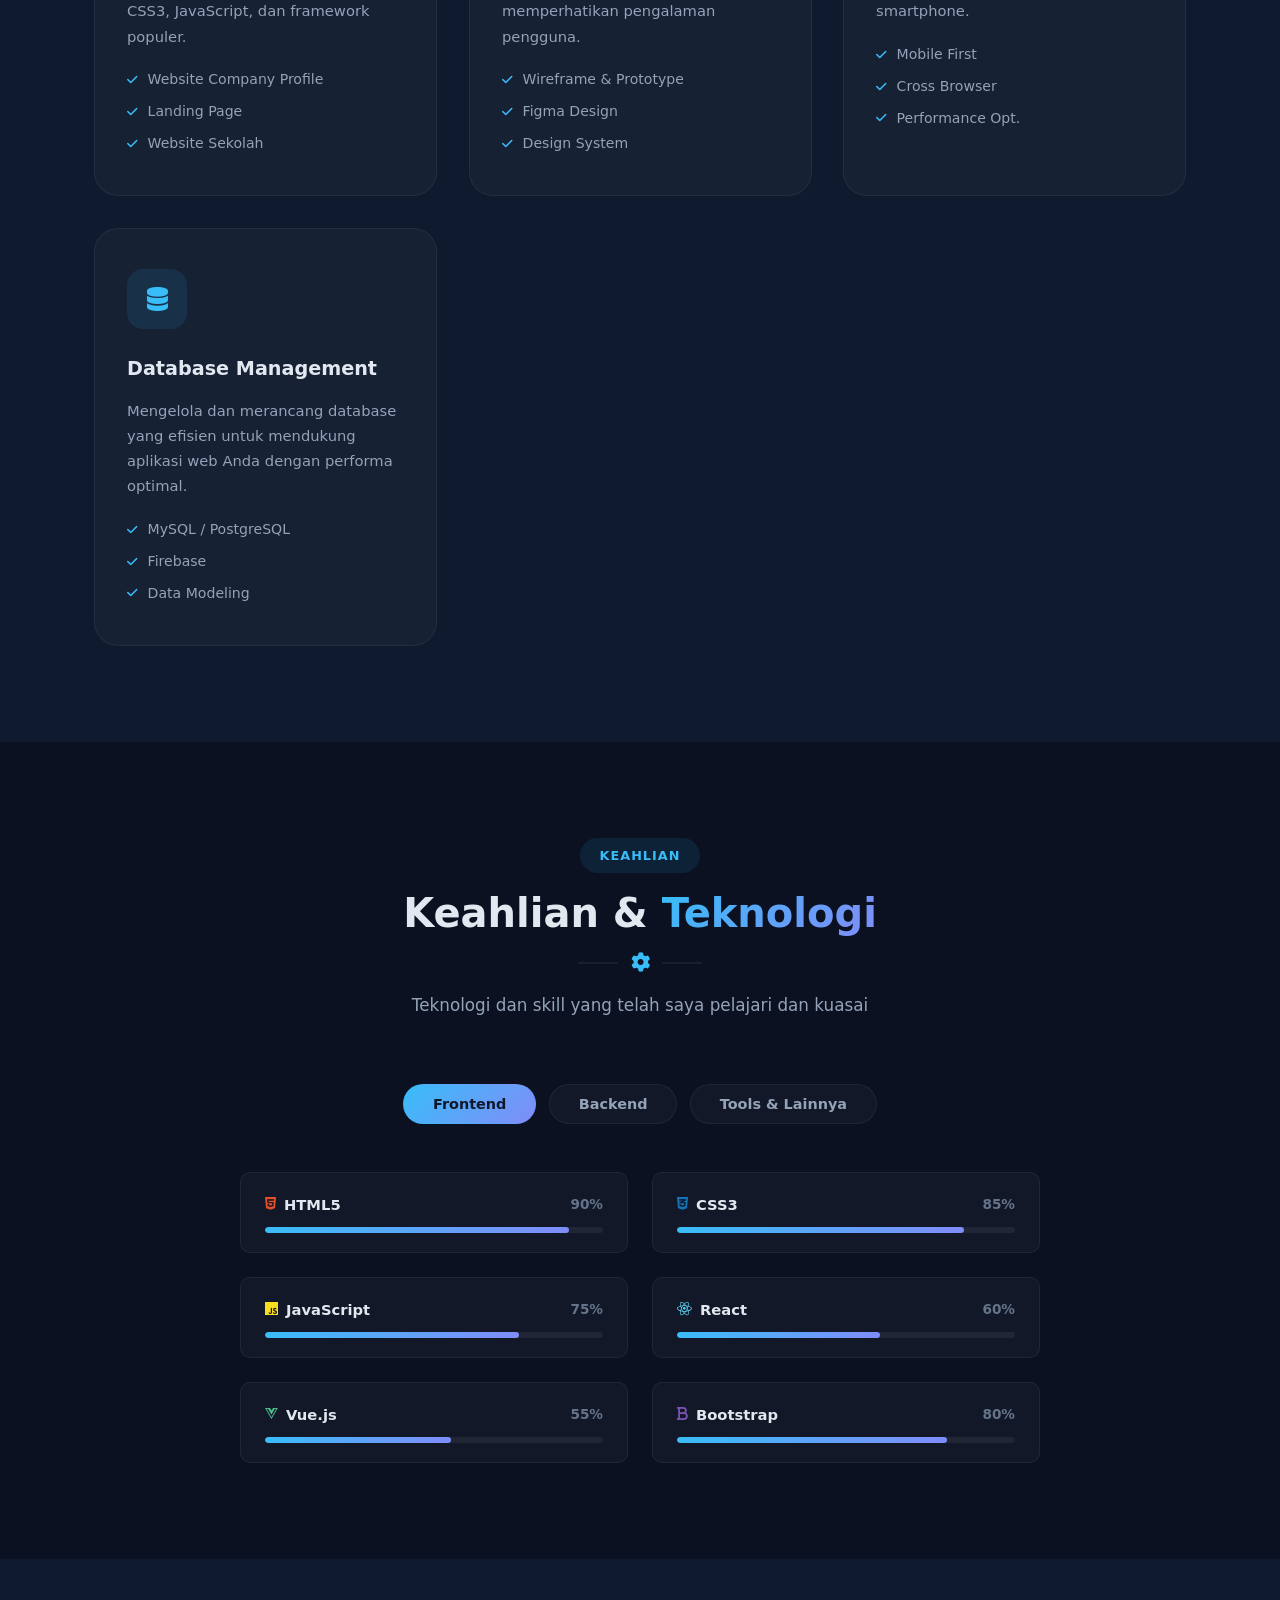
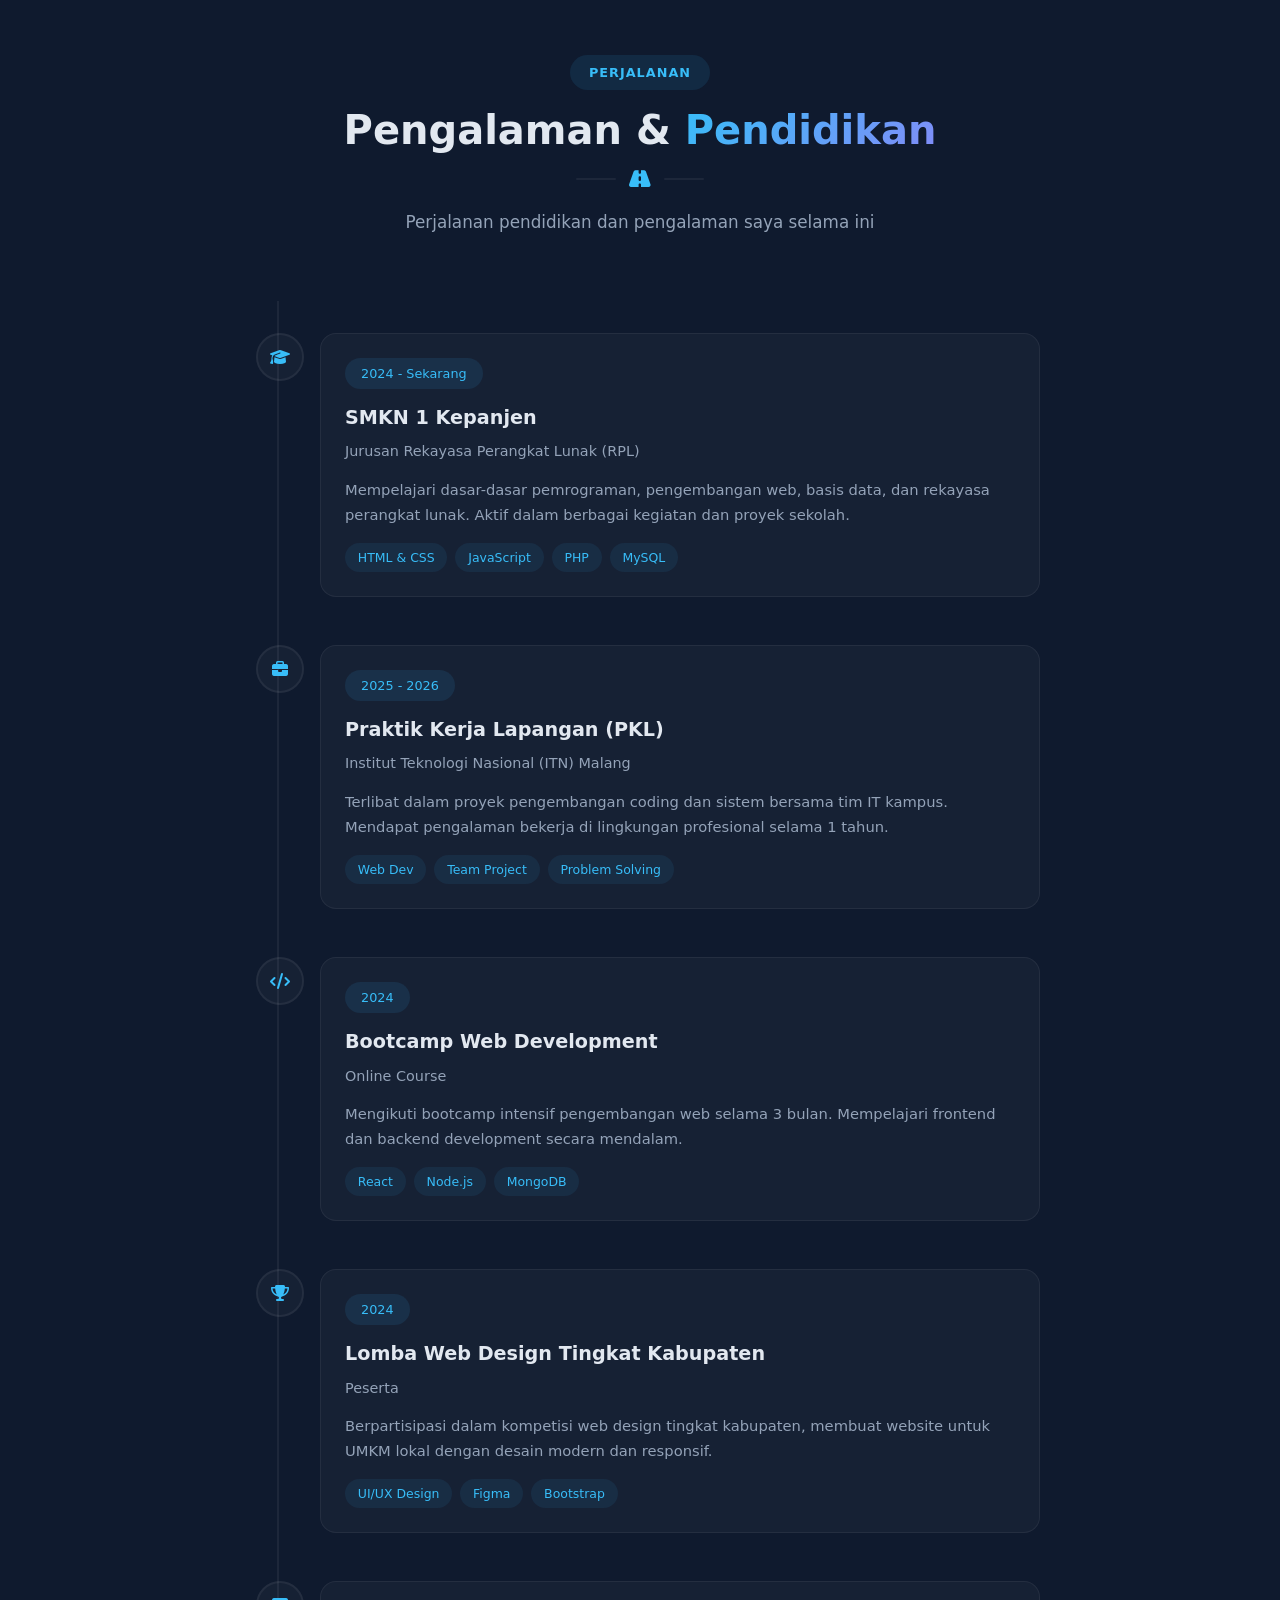
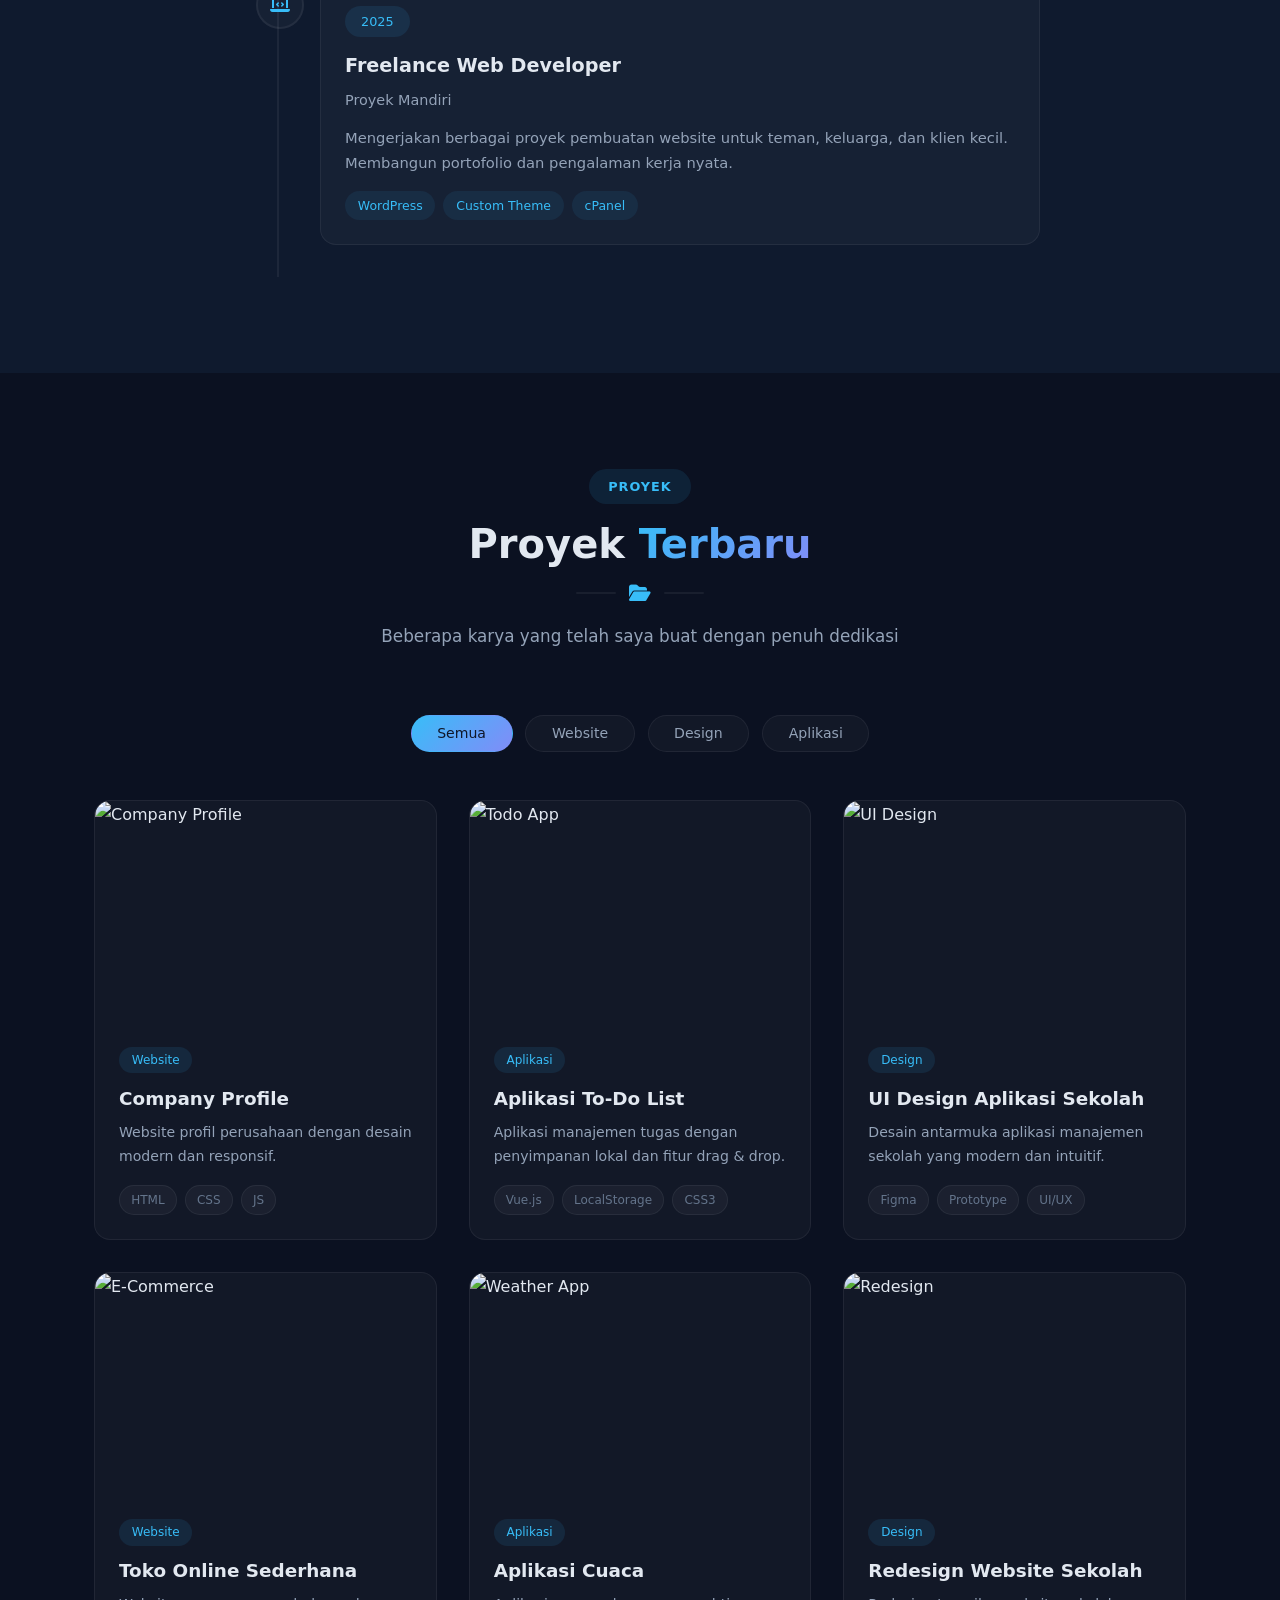
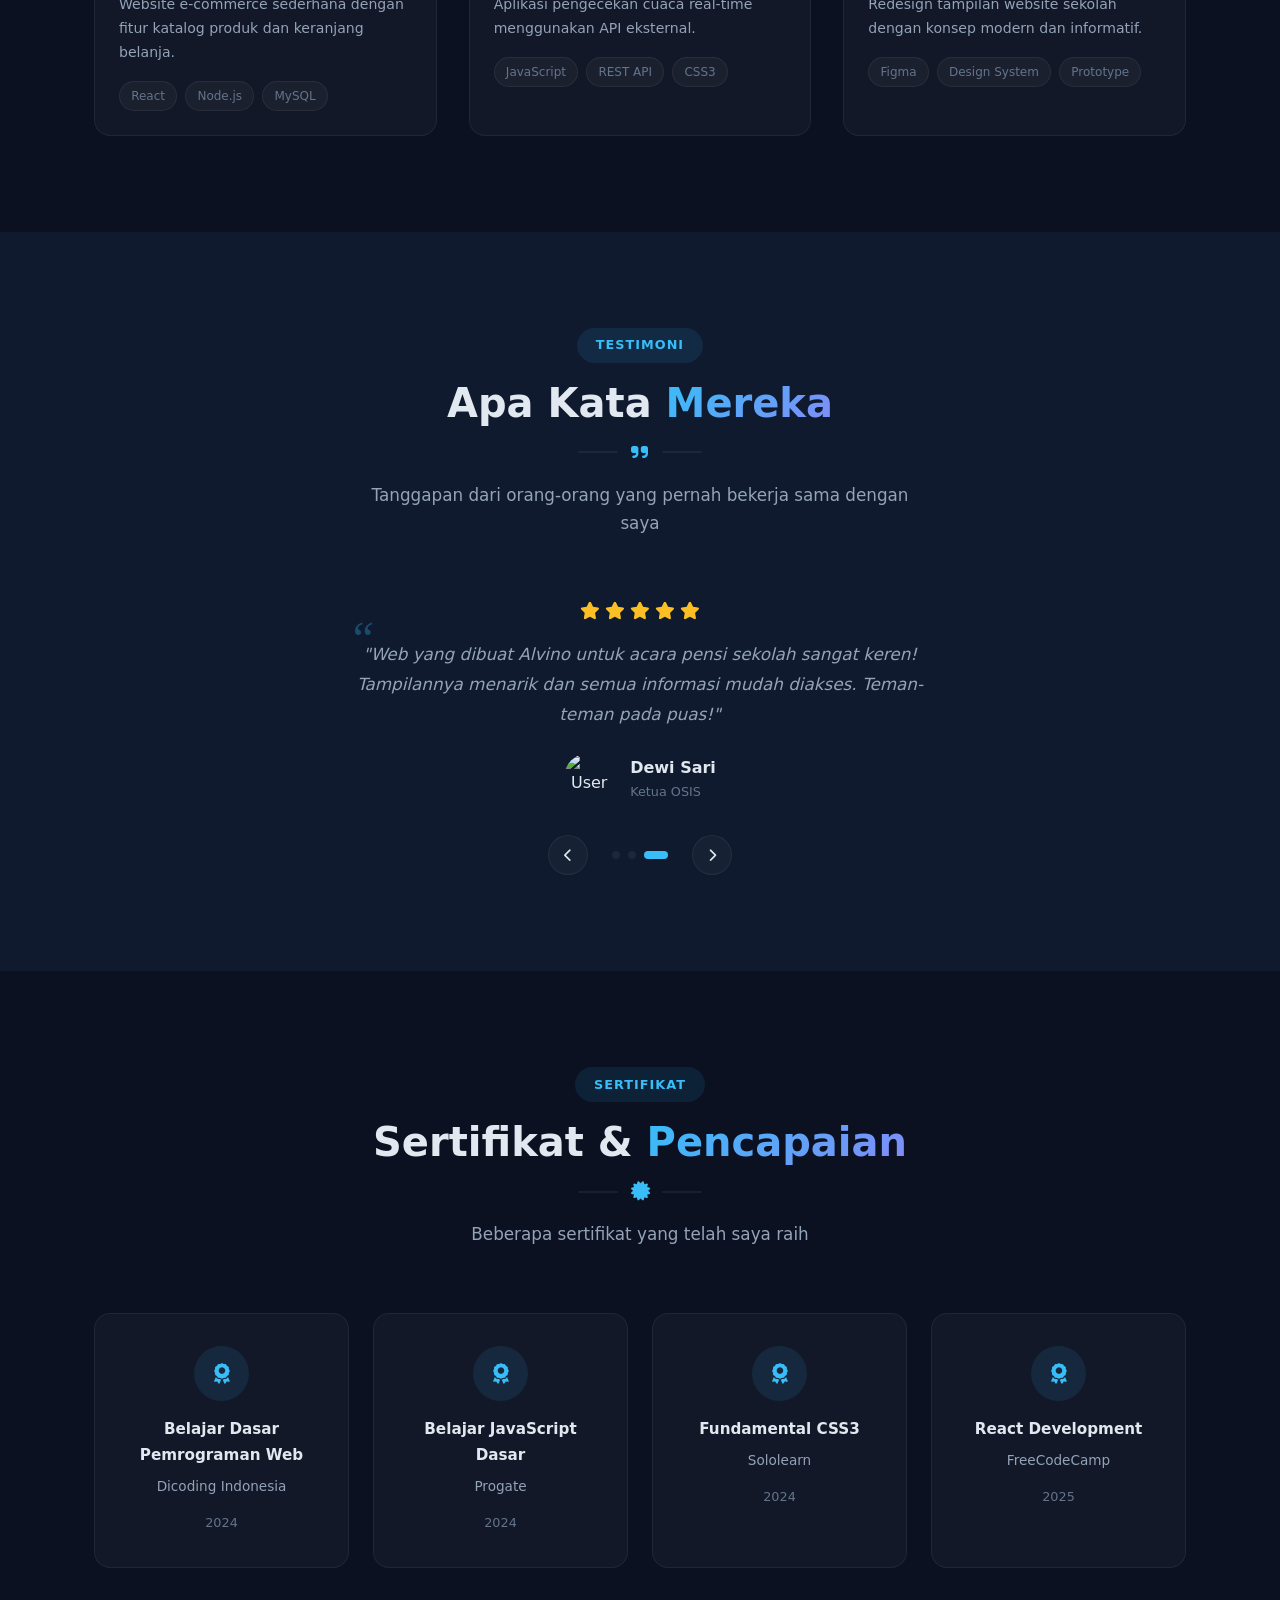
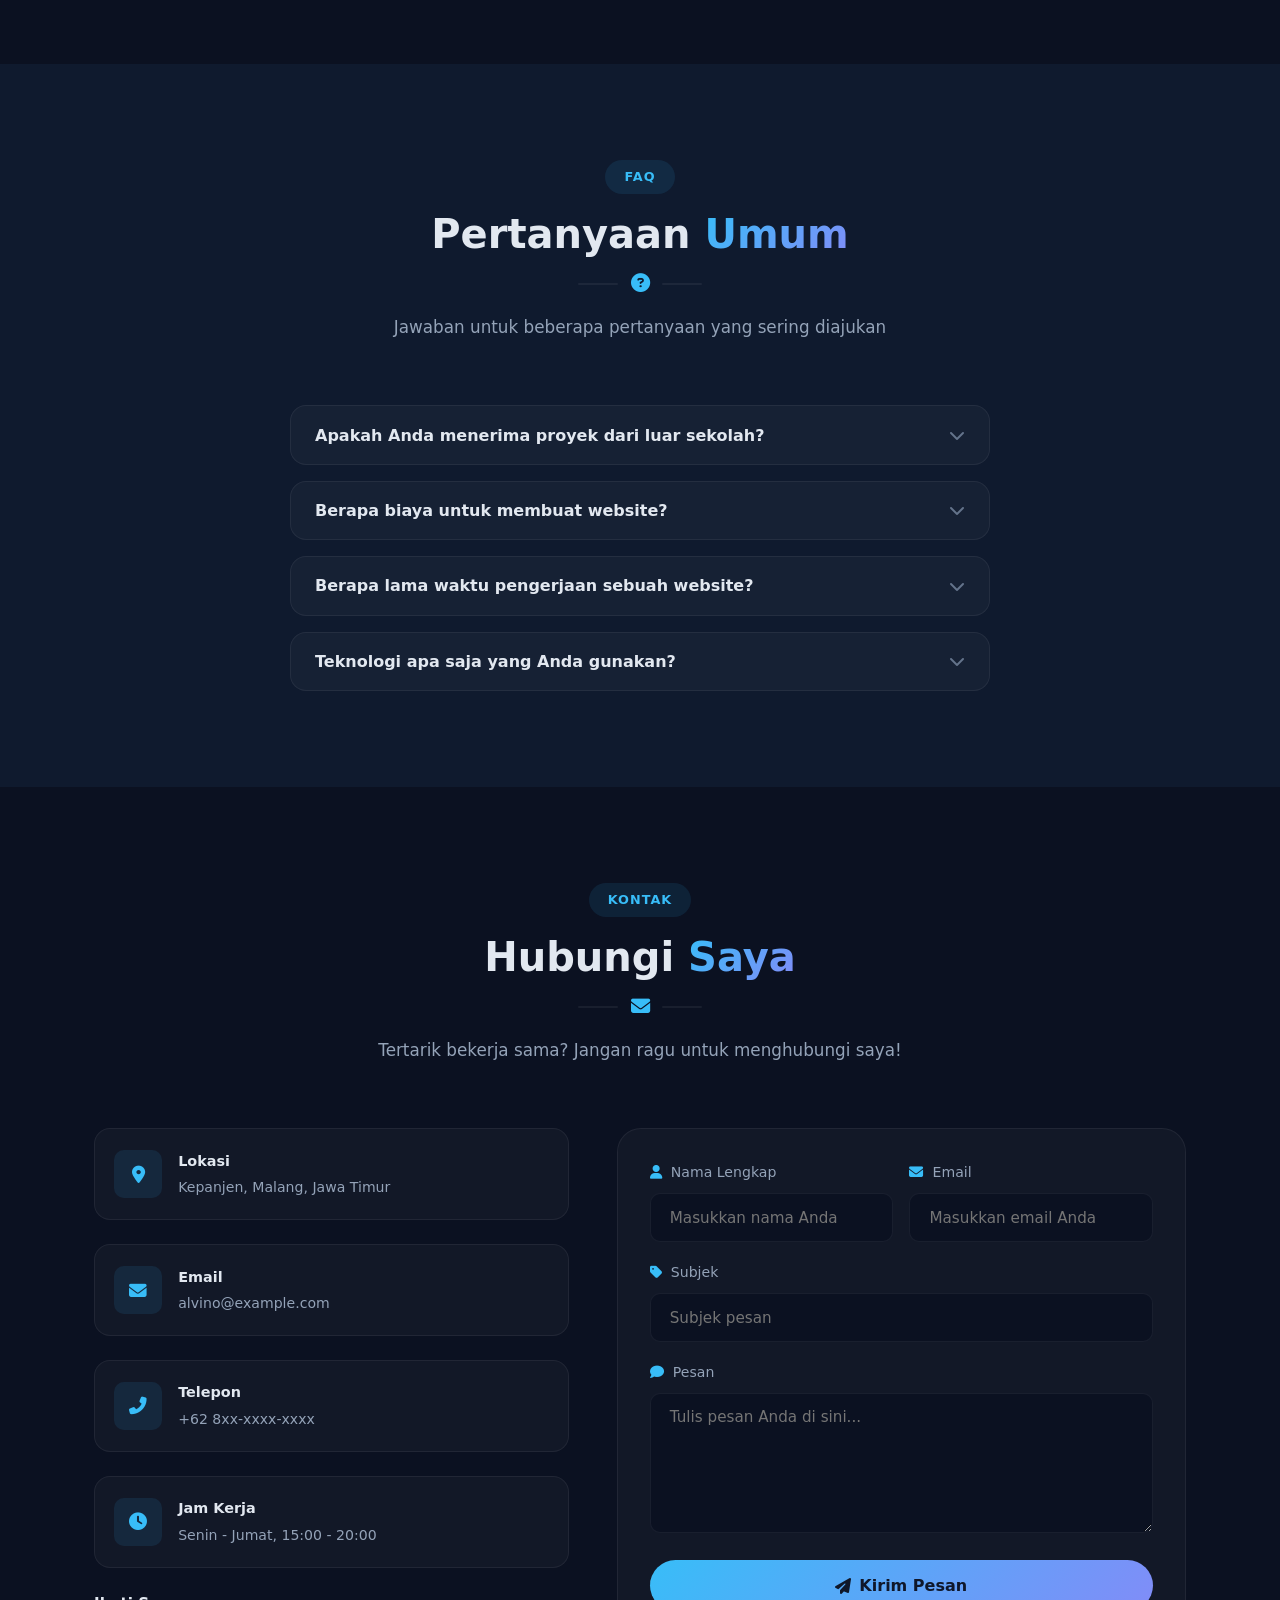
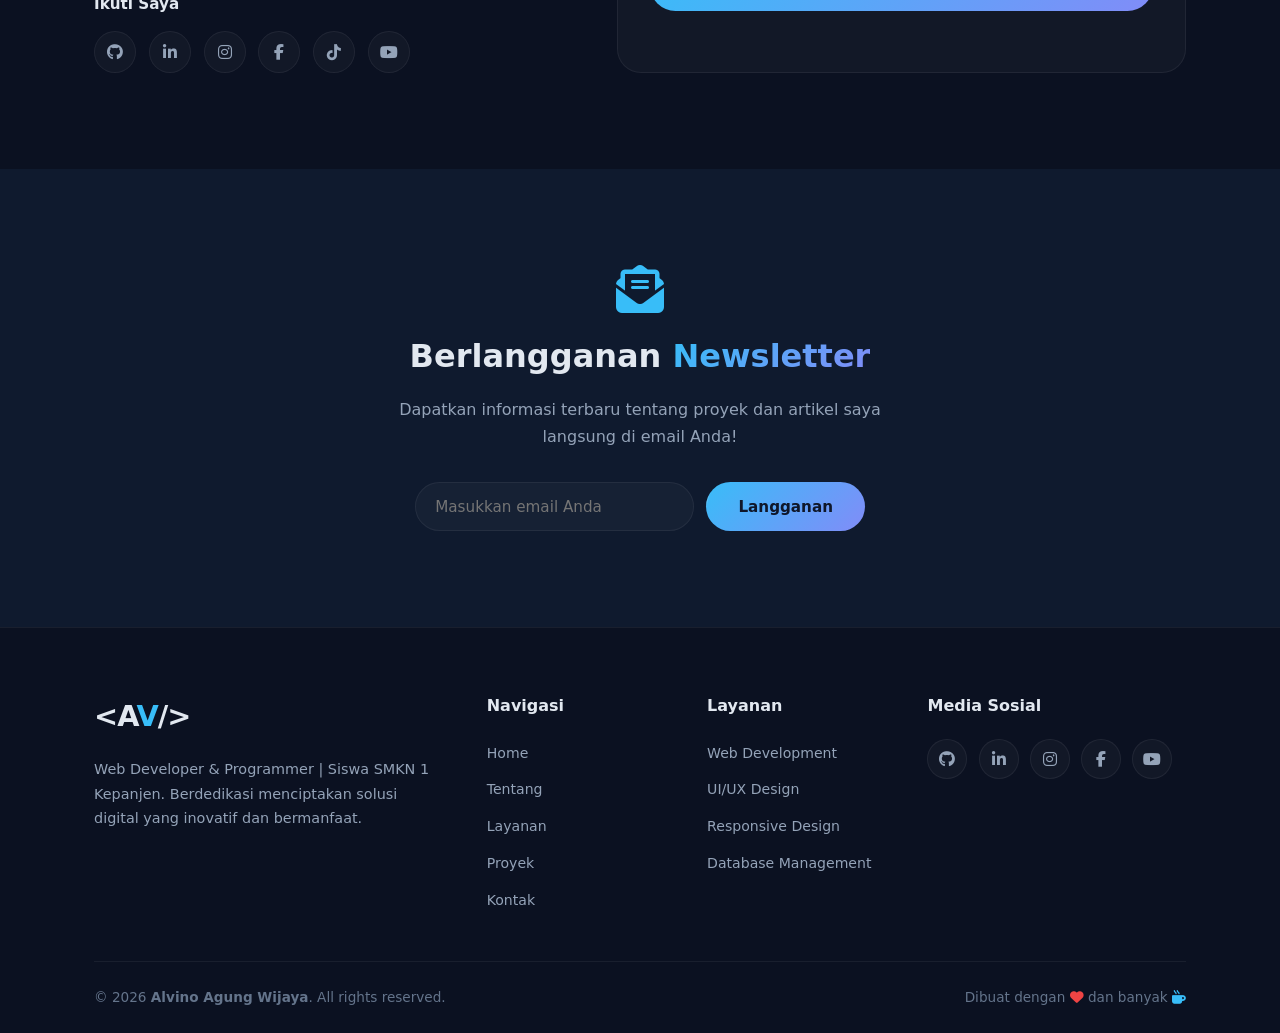
==== commit 7717fc3f: "Hilangkan badge pengalaman di ilustrasi About" ====
--- a/index.html
+++ b/index.html
@@ -182,10 +182,7 @@
                 </div>
               </div>
             </div>
-            <div class="about-experience">
-              <span class="exp-number">1</span>
-              <span class="exp-text">Tahun PKL di ITN</span>
-            </div>
+
           </div>
         </div>
         <div class="about-content" data-aos="fade-left">
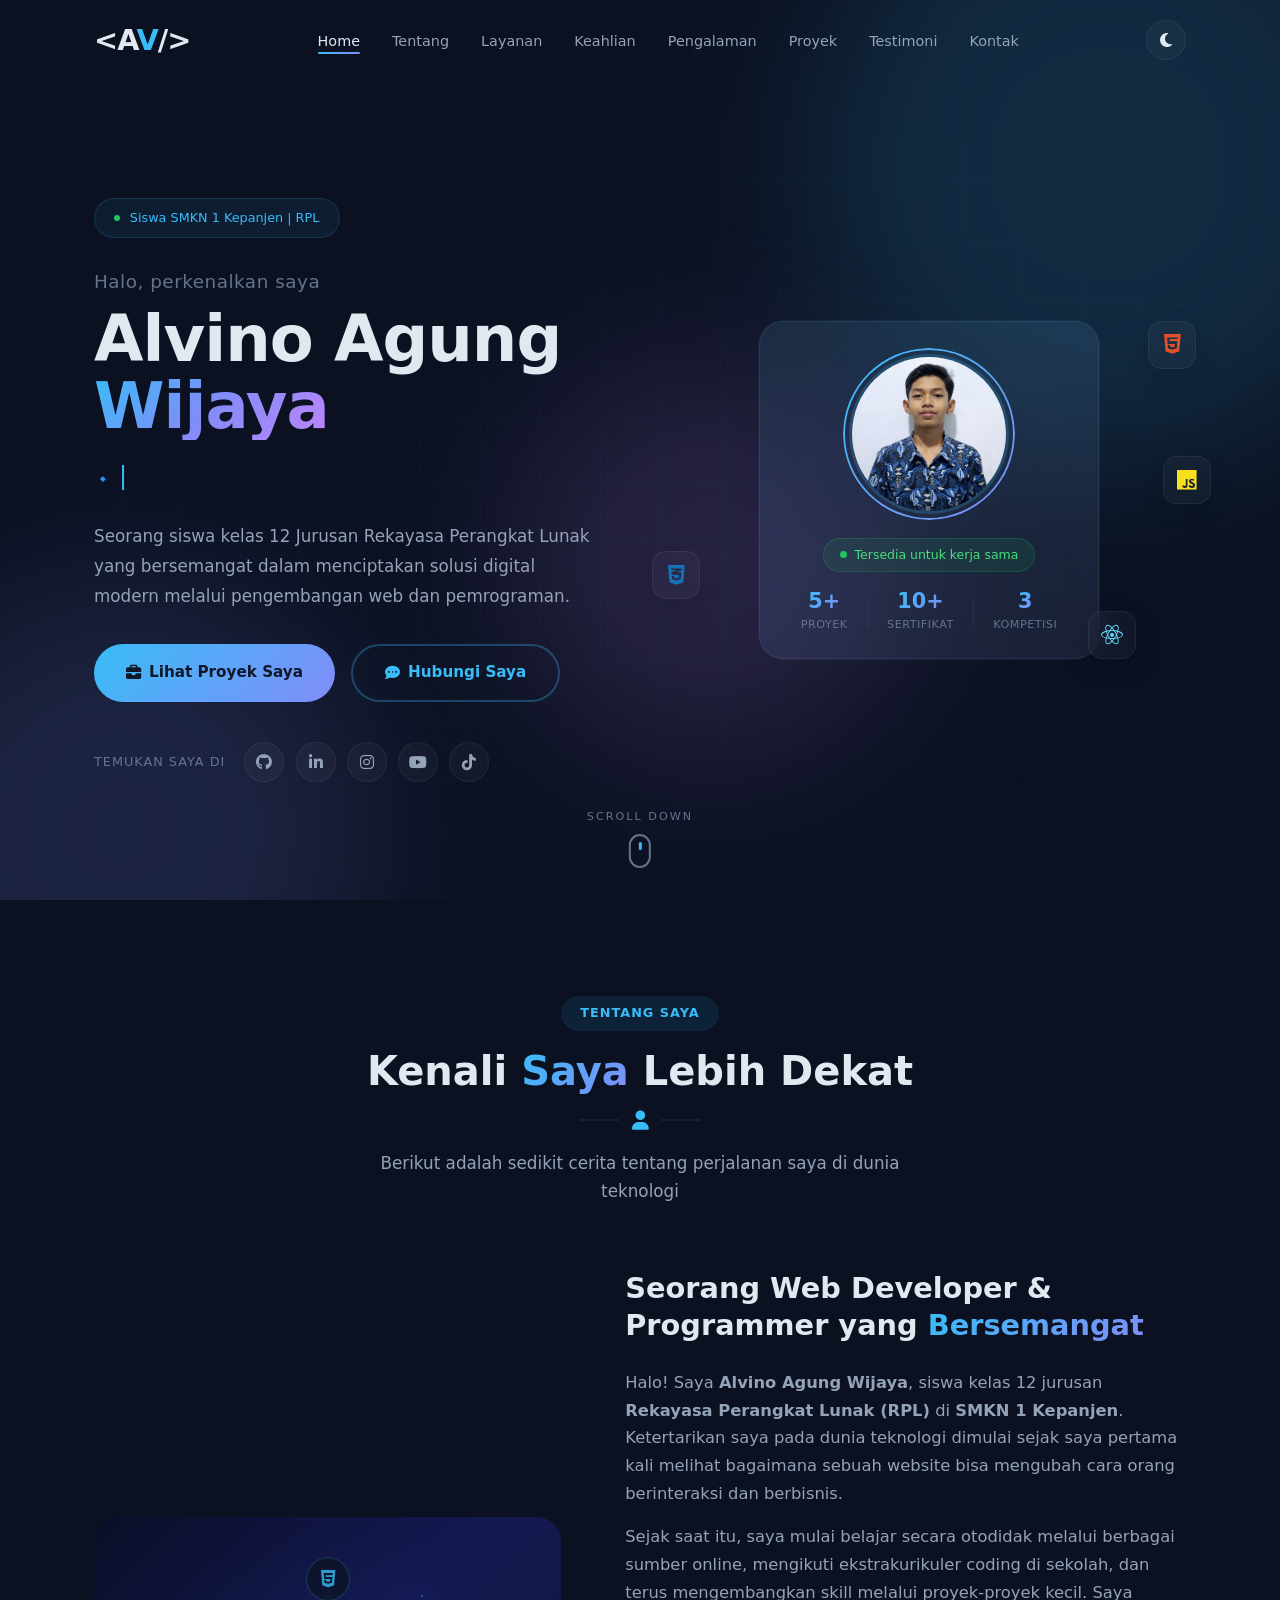
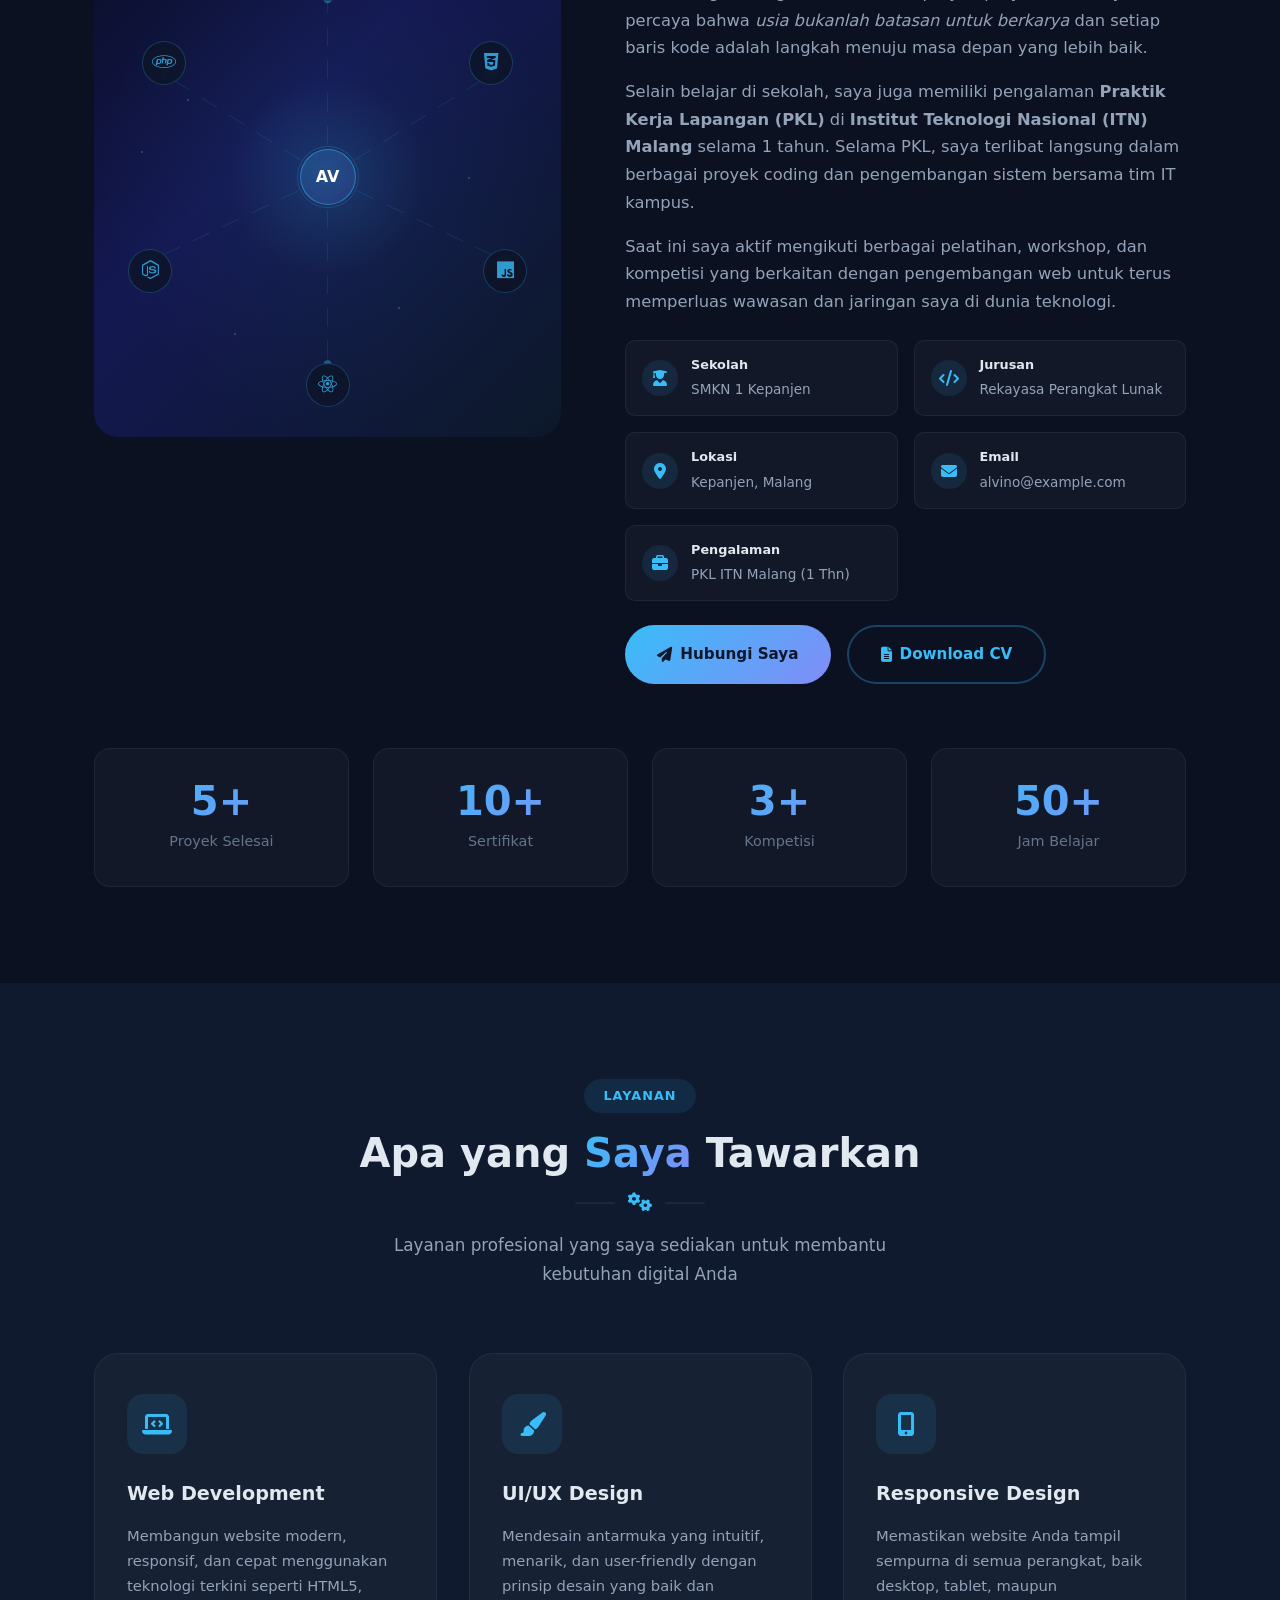
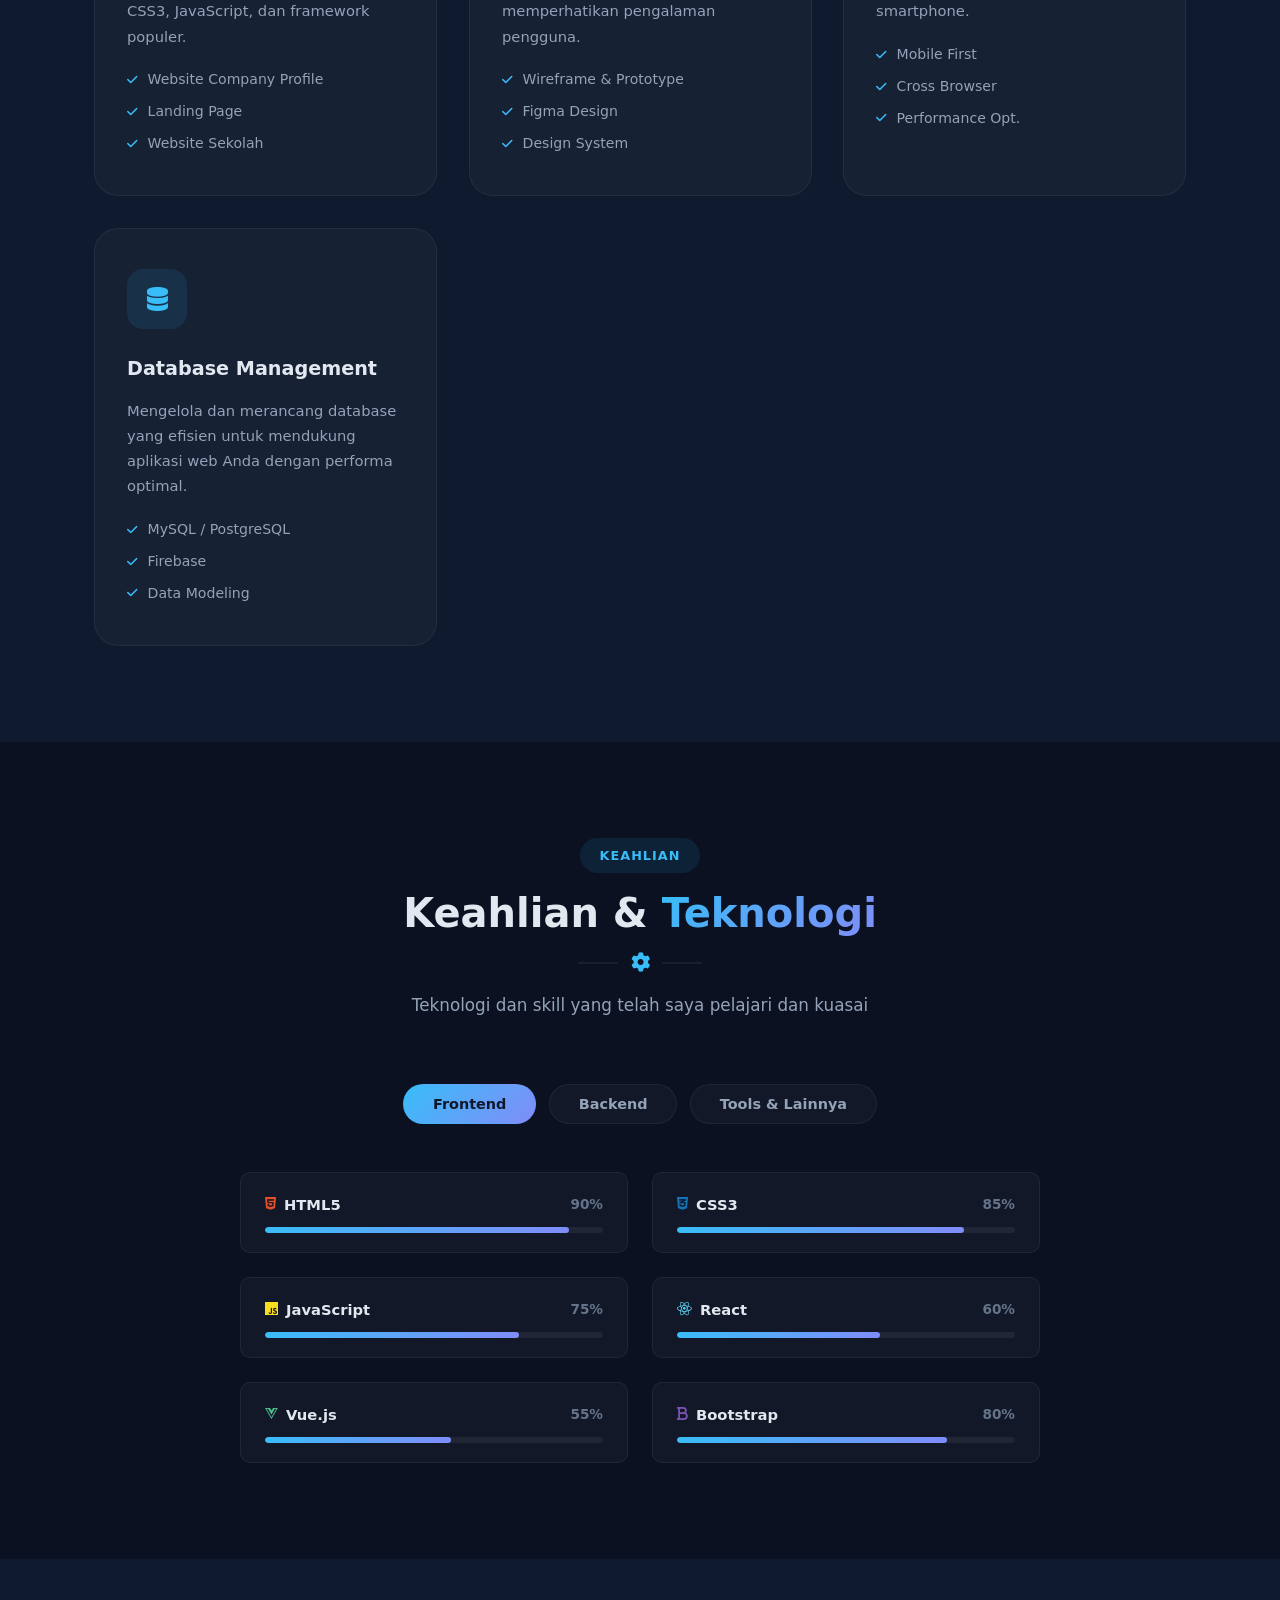
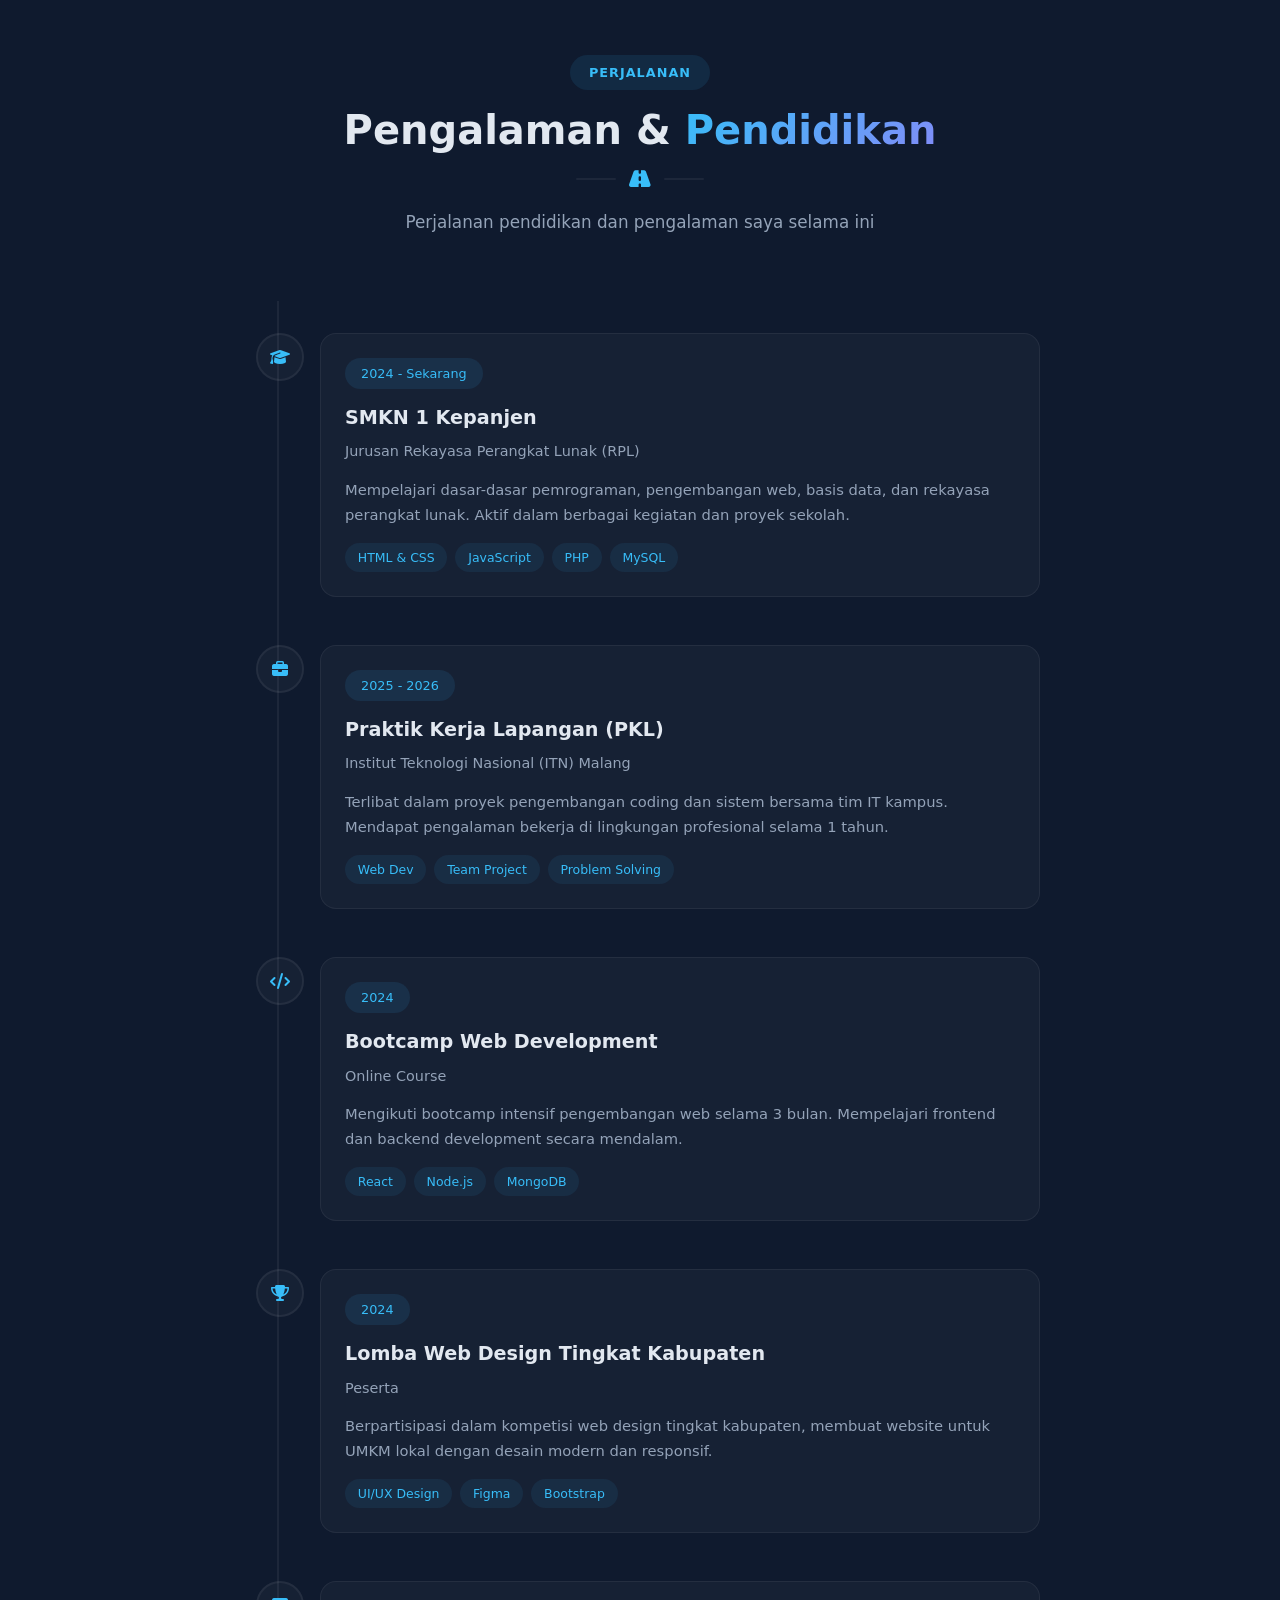
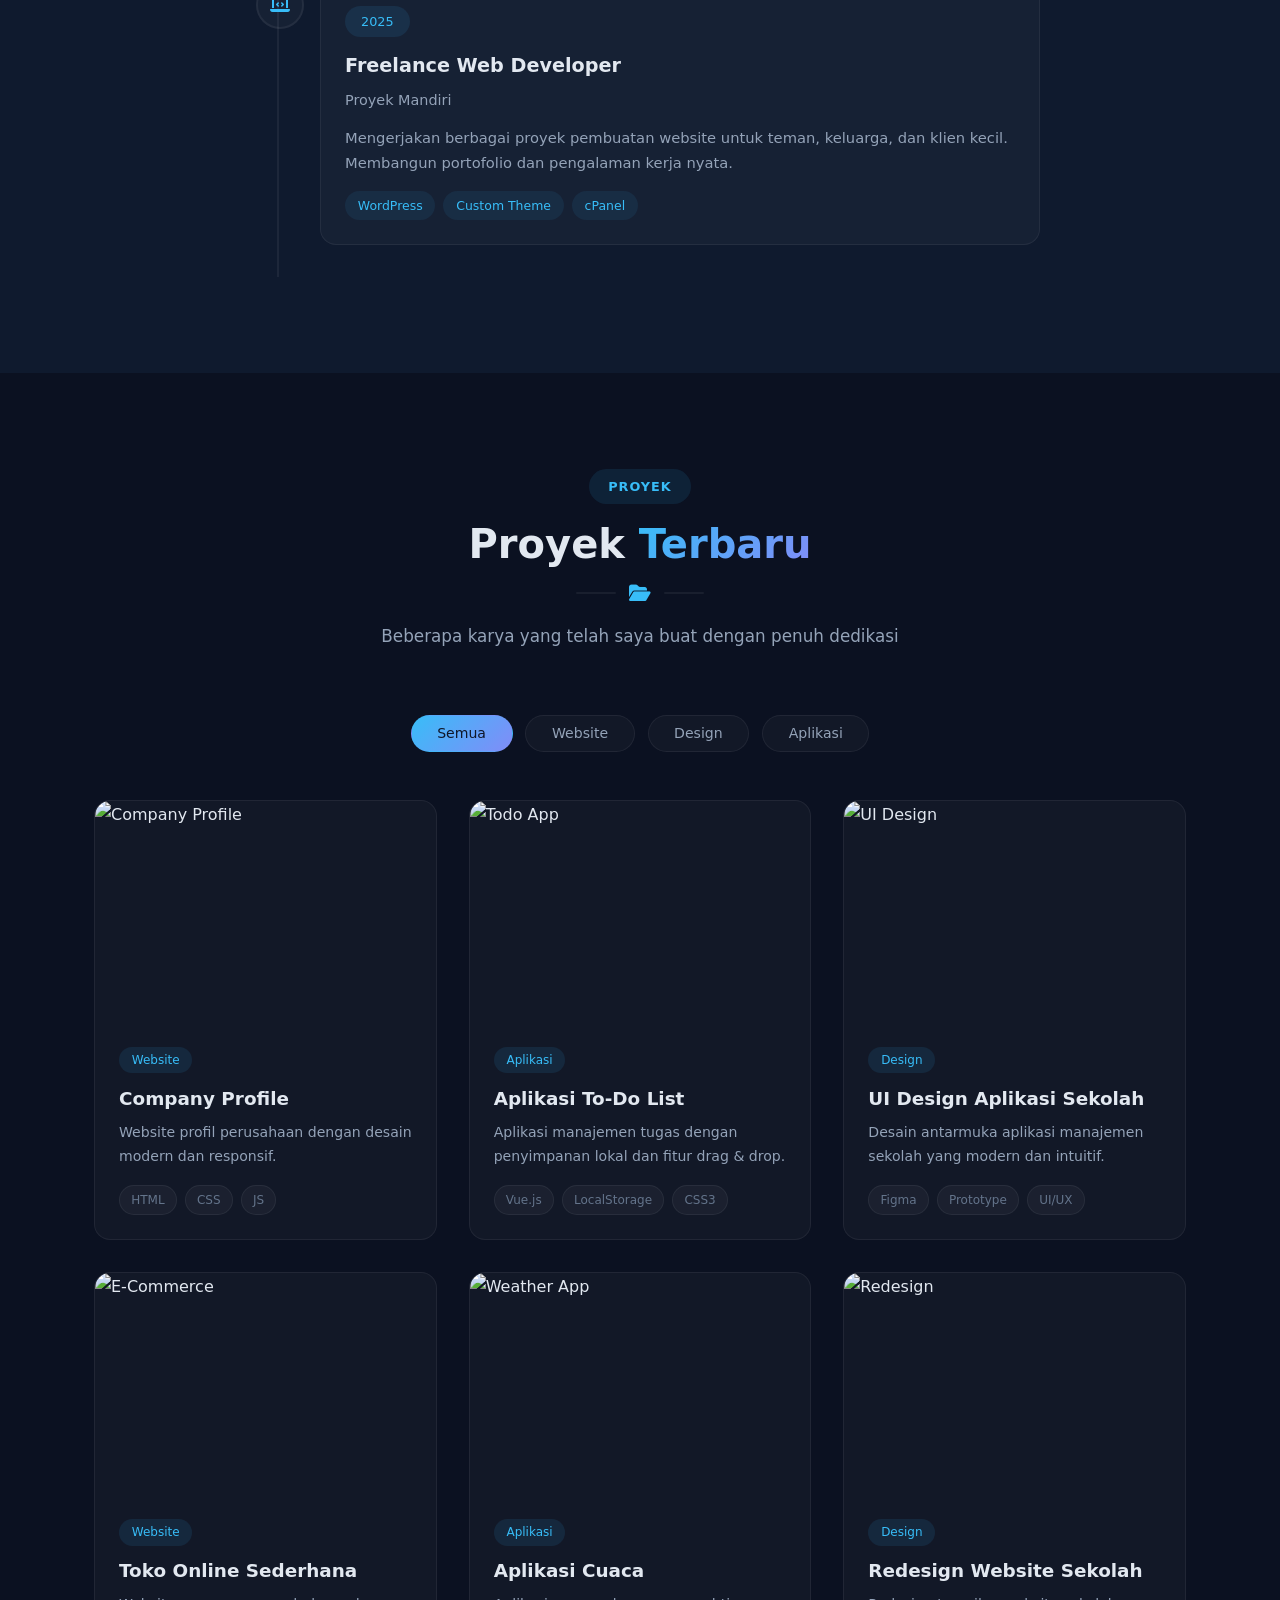
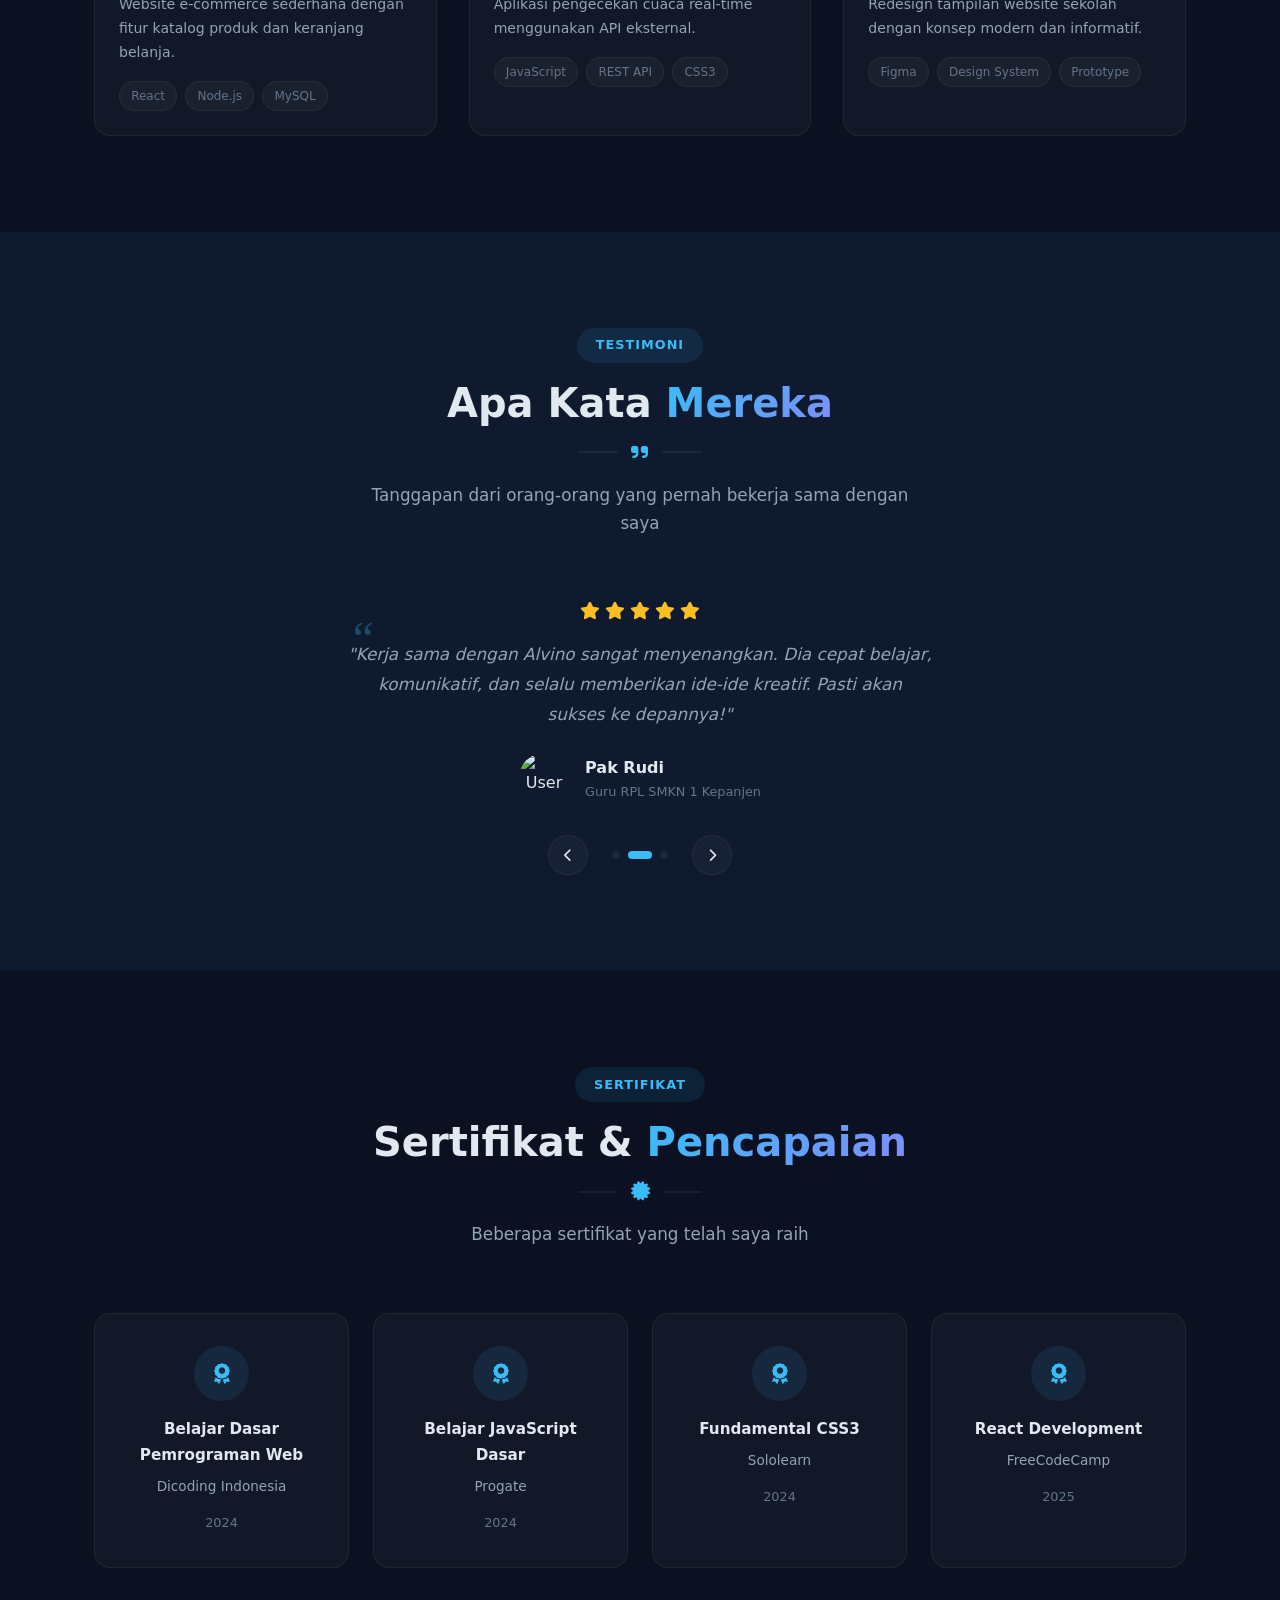
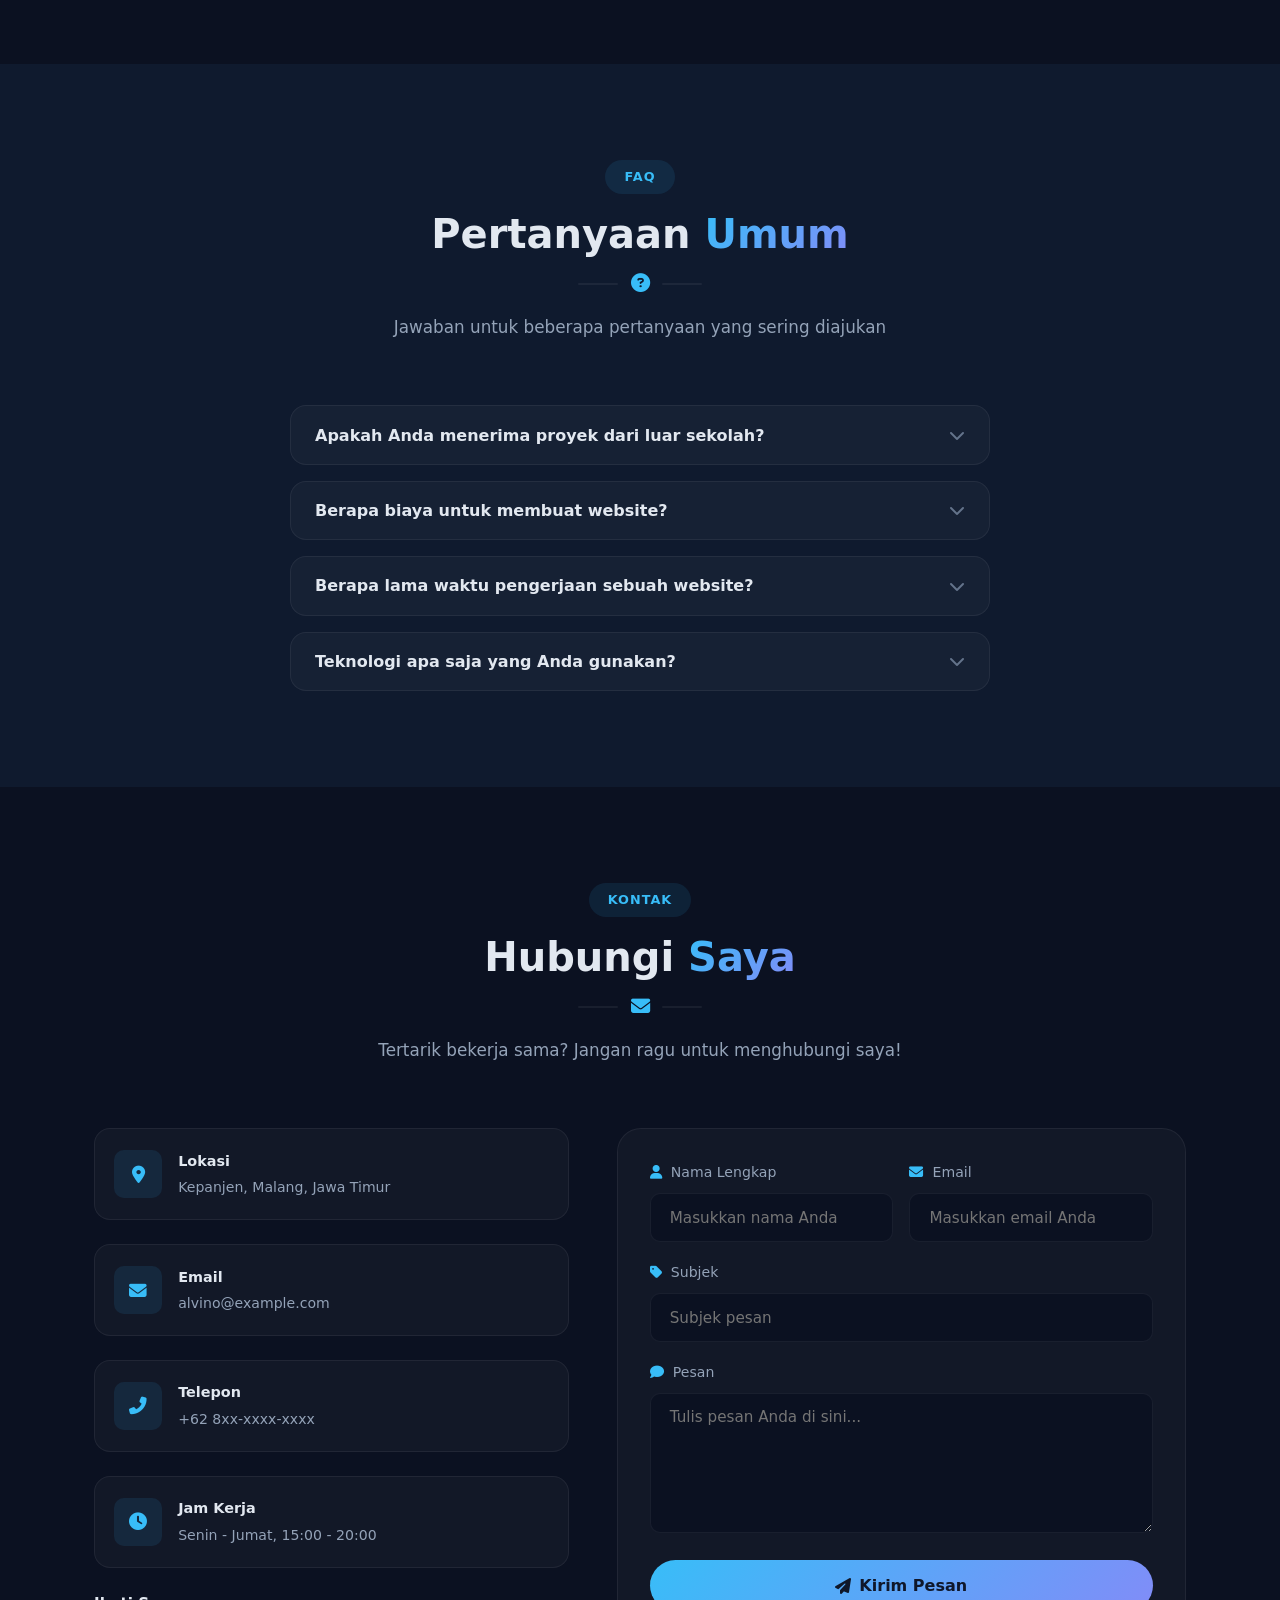
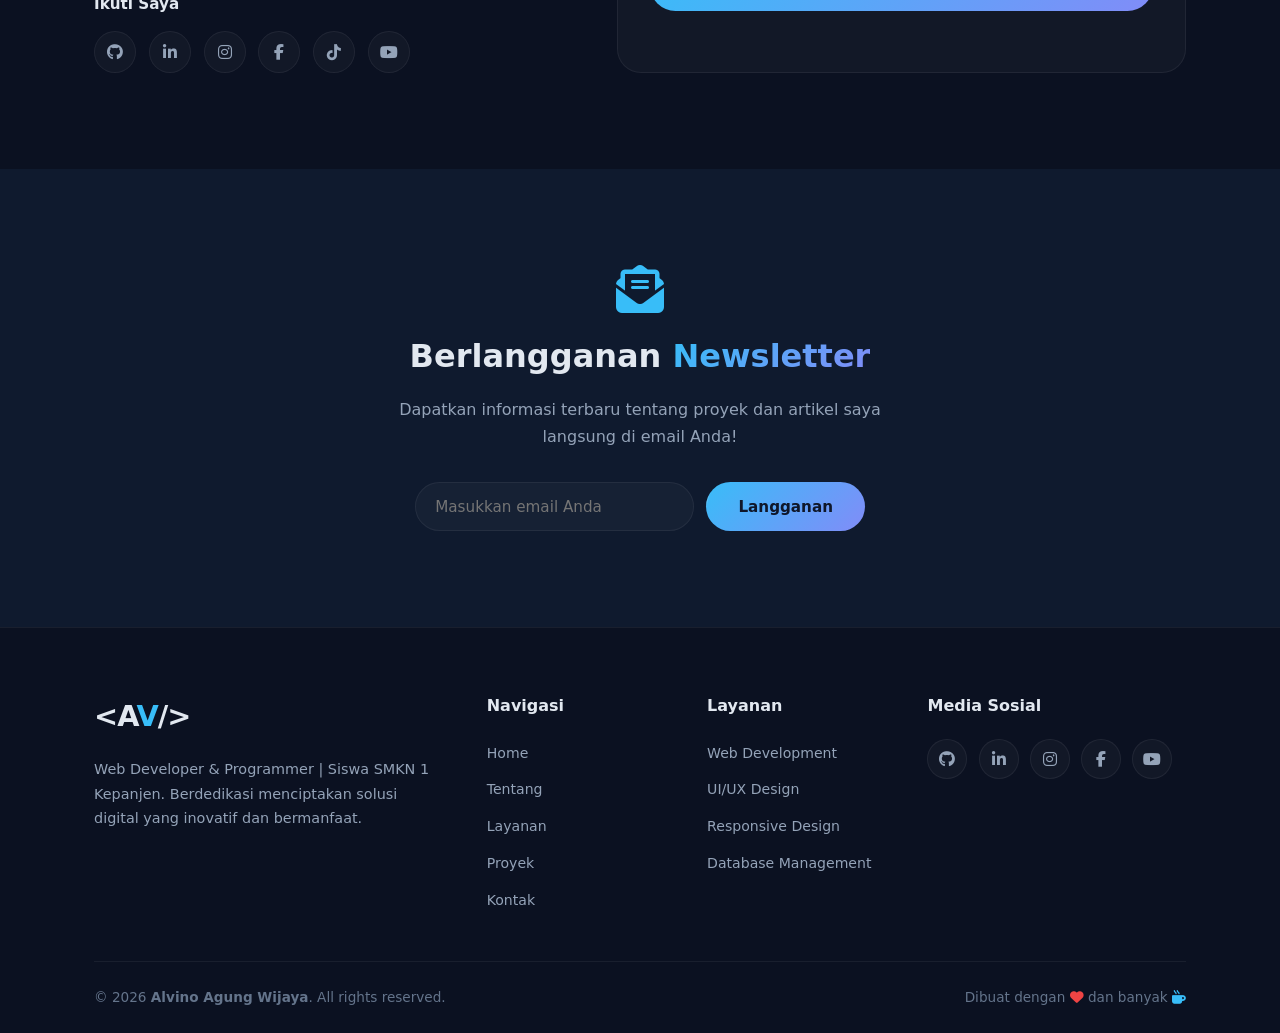
==== commit a8feb599: "Ganti ilustrasi workspace dengan network graph visual" ====
--- a/index.html
+++ b/index.html
@@ -145,41 +145,52 @@
       <div class="about-grid">
         <div class="about-image" data-aos="fade-right">
           <div class="about-img-wrapper">
-            <div class="workspace-illustration">
-              <div class="ws-bg"></div>
-              <div class="ws-grid"></div>
-              <div class="ws-content">
-                <div class="code-window">
-                  <div class="window-header">
-                    <div class="window-dots">
-                      <span class="wdot wdot-red"></span>
-                      <span class="wdot wdot-yellow"></span>
-                      <span class="wdot wdot-green"></span>
-                    </div>
-                    <span class="window-title">about.html</span>
-                    <div class="window-spacer"></div>
-                  </div>
-                  <div class="window-body">
-                    <div class="cline" style="--c:#f97316;">&lt;!DOCTYPE html&gt;</div>
-                    <div class="cline" style="--c:#38bdf8;">&lt;html&gt;</div>
-                    <div class="cline cl-indent-1" style="--c:#38bdf8;">&lt;head&gt;</div>
-                    <div class="cline cl-indent-2" style="--c:#a78bfa;">&lt;title&gt;Developer&lt;/title&gt;</div>
-                    <div class="cline cl-indent-1" style="--c:#38bdf8;">&lt;/head&gt;</div>
-                    <div class="cline cl-indent-1" style="--c:#38bdf8;">&lt;body&gt;</div>
-                    <div class="cline cl-indent-2" style="--c:#34d399;">&lt;h1&gt;Hi There! 👋&lt;/h1&gt;</div>
-                    <div class="cline cl-indent-2" style="--c:#facc15;">&lt;p&gt;Coding is art&lt;/p&gt;</div>
-                    <div class="cline cl-indent-1" style="--c:#38bdf8;">&lt;/body&gt;</div>
-                    <div class="cline" style="--c:#38bdf8;">&lt;/html&gt;</div>
-                    <span class="cursor-blink">|</span>
-                  </div>
-                </div>
-                <div class="floating-tech">
-                  <i class="fab fa-html5" style="--d:0s; --x:-50px; --y:-30px;"></i>
-                  <i class="fab fa-css3-alt" style="--d:1.2s; --x:55px; --y:-25px;"></i>
-                  <i class="fab fa-js" style="--d:2.4s; --x:-45px; --y:35px;"></i>
-                  <i class="fab fa-react" style="--d:0.8s; --x:60px; --y:30px;"></i>
-                  <i class="fas fa-code" style="--d:1.8s; --x:-65px; --y:5px;"></i>
-                </div>
+            <div class="network-illustration">
+              <div class="net-bg"></div>
+              <div class="net-glow"></div>
+              <svg class="net-svg" viewBox="0 0 100 100" preserveAspectRatio="xMidYMid meet">
+                <line class="nl" x1="50" y1="50" x2="50" y2="12" />
+                <line class="nl" x1="50" y1="50" x2="85" y2="28" />
+                <line class="nl" x1="50" y1="50" x2="88" y2="68" />
+                <line class="nl" x1="50" y1="50" x2="50" y2="90" />
+                <line class="nl" x1="50" y1="50" x2="12" y2="68" />
+                <line class="nl" x1="50" y1="50" x2="15" y2="28" />
+                <circle class="np" cx="50" cy="12" r="0.8" />
+                <circle class="np" cx="85" cy="28" r="0.8" />
+                <circle class="np" cx="88" cy="68" r="0.8" />
+                <circle class="np" cx="50" cy="90" r="0.8" />
+                <circle class="np" cx="12" cy="68" r="0.8" />
+                <circle class="np" cx="15" cy="28" r="0.8" />
+              </svg>
+              <div class="nn central">
+                <span class="nn-inner">AV</span>
+                <div class="nn-ring"></div>
+              </div>
+              <div class="nn" style="--t:12%; --l:50%; --d:0s;">
+                <i class="fab fa-html5"></i><span class="nn-tip">HTML5</span>
+              </div>
+              <div class="nn" style="--t:28%; --l:85%; --d:0.5s;">
+                <i class="fab fa-css3-alt"></i><span class="nn-tip">CSS3</span>
+              </div>
+              <div class="nn" style="--t:68%; --l:88%; --d:1s;">
+                <i class="fab fa-js"></i><span class="nn-tip">JS</span>
+              </div>
+              <div class="nn" style="--t:90%; --l:50%; --d:1.5s;">
+                <i class="fab fa-react"></i><span class="nn-tip">React</span>
+              </div>
+              <div class="nn" style="--t:68%; --l:12%; --d:2s;">
+                <i class="fab fa-node-js"></i><span class="nn-tip">Node.js</span>
+              </div>
+              <div class="nn" style="--t:28%; --l:15%; --d:2.5s;">
+                <i class="fab fa-php"></i><span class="nn-tip">PHP</span>
+              </div>
+              <div class="net-dots">
+                <span style="--dx:20%; --dy:35%; --ds:0s;"></span>
+                <span style="--dx:70%; --dy:15%; --ds:0.8s;"></span>
+                <span style="--dx:80%; --dy:50%; --ds:1.6s;"></span>
+                <span style="--dx:30%; --dy:80%; --ds:2.4s;"></span>
+                <span style="--dx:65%; --dy:75%; --ds:3.2s;"></span>
+                <span style="--dx:10%; --dy:45%; --ds:4s;"></span>
               </div>
             </div>
 
--- a/style.css
+++ b/style.css
@@ -915,136 +915,178 @@
   margin-top: 0.5rem;
 }
 
-/* ===== WORKSPACE ILLUSTRATION ===== */
-.workspace-illustration {
+/* ===== NETWORK GRAPH VISUAL ===== */
+.network-illustration {
   position: relative;
   width: 100%;
   aspect-ratio: 3/4;
   max-height: 520px;
   border-radius: var(--radius-lg);
   overflow: hidden;
-  background: linear-gradient(135deg, #0c1929 0%, #1a1a3e 50%, #0f2027 100%);
-}
-.ws-bg {
+  background: linear-gradient(135deg, #0a0e27 0%, #141852 40%, #0c1929 100%);
+}
+.net-bg {
   position: absolute;
   inset: 0;
-  background: radial-gradient(ellipse at 30% 20%, rgba(56,189,248,0.12) 0%, transparent 60%),
-              radial-gradient(ellipse at 70% 80%, rgba(99,102,241,0.1) 0%, transparent 60%);
-}
-.ws-grid {
+  background-image: radial-gradient(ellipse at 50% 50%, rgba(56,189,248,0.06) 0%, transparent 70%);
+}
+.net-glow {
+  position: absolute;
+  top: 50%;
+  left: 50%;
+  width: 200px;
+  height: 200px;
+  transform: translate(-50%, -50%);
+  background: radial-gradient(circle, rgba(56,189,248,0.15) 0%, transparent 70%);
+  border-radius: 50%;
+  animation: netPulse 3s ease-in-out infinite;
+}
+@keyframes netPulse {
+  0%, 100% { transform: translate(-50%, -50%) scale(1); opacity: 0.6; }
+  50% { transform: translate(-50%, -50%) scale(1.3); opacity: 0.3; }
+}
+.net-svg {
   position: absolute;
   inset: 0;
-  background-image: linear-gradient(rgba(56,189,248,0.05) 1px, transparent 1px),
-                    linear-gradient(90deg, rgba(56,189,248,0.05) 1px, transparent 1px);
-  background-size: 40px 40px;
-}
-.ws-content {
-  position: relative;
-  z-index: 1;
   width: 100%;
   height: 100%;
-  display: flex;
-  align-items: center;
-  justify-content: center;
-  padding: 1.5rem;
-}
-.code-window {
-  width: 100%;
-  max-width: 340px;
-  border-radius: 10px;
-  overflow: hidden;
-  background: rgba(13, 21, 41, 0.92);
-  border: 1px solid rgba(56,189,248,0.2);
-  box-shadow: 0 8px 32px rgba(0,0,0,0.4), 0 0 20px rgba(56,189,248,0.06);
-  backdrop-filter: blur(8px);
-}
-.window-header {
-  display: flex;
-  align-items: center;
-  padding: 0.7rem 1rem;
-  background: rgba(20, 30, 55, 0.8);
-  border-bottom: 1px solid rgba(56,189,248,0.1);
-}
-.window-dots {
-  display: flex;
-  gap: 6px;
-}
-.wdot {
-  width: 10px;
-  height: 10px;
-  border-radius: 50%;
-}
-.wdot-red { background: #ff5f57; }
-.wdot-yellow { background: #ffbd2e; }
-.wdot-green { background: #28c840; }
-.window-title {
-  flex: 1;
-  text-align: center;
-  font-size: 0.75rem;
+  z-index: 1;
+  pointer-events: none;
+}
+.nl {
+  stroke: rgba(56,189,248,0.2);
+  stroke-width: 0.15;
+  stroke-dasharray: 4 3;
+  animation: dashMove 20s linear infinite;
+}
+@keyframes dashMove {
+  to { stroke-dashoffset: -100; }
+}
+.np {
+  fill: rgba(56,189,248,0.4);
+  animation: dotGlow 2s ease-in-out infinite;
+}
+.np:nth-child(7) { animation-delay: 0s; }
+.np:nth-child(8) { animation-delay: 0.3s; }
+.np:nth-child(9) { animation-delay: 0.6s; }
+.np:nth-child(10) { animation-delay: 0.9s; }
+.np:nth-child(11) { animation-delay: 1.2s; }
+.np:nth-child(12) { animation-delay: 1.5s; }
+@keyframes dotGlow {
+  0%, 100% { opacity: 0.3; r: 0.6; }
+  50% { opacity: 1; r: 1.2; }
+}
+
+.nn {
+  position: absolute;
+  z-index: 2;
+  top: var(--t, 50%);
+  left: var(--l, 50%);
+  transform: translate(-50%, -50%);
+  width: 44px;
+  height: 44px;
+  border-radius: 50%;
+  background: rgba(13, 21, 41, 0.85);
+  border: 1.5px solid rgba(56,189,248,0.25);
+  display: flex;
+  align-items: center;
+  justify-content: center;
+  font-size: 1.2rem;
+  color: rgba(56,189,248,0.8);
+  backdrop-filter: blur(4px);
+  transition: all 0.3s;
+  animation: nodeFloat 4s ease-in-out var(--d, 0s) infinite;
+}
+.nn:hover {
+  border-color: var(--primary);
+  box-shadow: 0 0 25px rgba(56,189,248,0.3);
+  transform: translate(-50%, -50%) scale(1.15);
+  z-index: 5;
+}
+@keyframes nodeFloat {
+  0%, 100% { transform: translate(-50%, -50%) translateY(0); }
+  50% { transform: translate(-50%, -50%) translateY(-6px); }
+}
+.nn.central {
+  width: 56px;
+  height: 56px;
+  background: linear-gradient(135deg, rgba(56,189,248,0.2), rgba(99,102,241,0.2));
+  border-color: rgba(56,189,248,0.5);
+  font-weight: 800;
+  font-size: 1rem;
+  color: #fff;
+  animation: centralPulse 3s ease-in-out infinite;
+  z-index: 3;
+}
+@keyframes centralPulse {
+  0%, 100% { box-shadow: 0 0 20px rgba(56,189,248,0.15); }
+  50% { box-shadow: 0 0 40px rgba(56,189,248,0.3); }
+}
+.nn-inner {
+  position: relative;
+  z-index: 2;
+}
+.nn-ring {
+  position: absolute;
+  inset: -4px;
+  border-radius: 50%;
+  border: 1.5px solid rgba(56,189,248,0.2);
+  animation: ringRotate 6s linear infinite;
+}
+@keyframes ringRotate {
+  to { transform: rotate(360deg); }
+}
+.nn-tip {
+  position: absolute;
+  top: 100%;
+  left: 50%;
+  transform: translateX(-50%);
+  margin-top: 4px;
+  font-size: 0.55rem;
   color: rgba(255,255,255,0.4);
-  font-family: 'Courier New', monospace;
-}
-.window-spacer { width: 40px; }
-.window-body {
-  padding: 1rem 1.2rem;
-  font-family: 'Courier New', monospace;
-  font-size: 0.82rem;
-  line-height: 1.7;
-  min-height: 200px;
-  position: relative;
-}
-.cline {
-  color: var(--c, #fff);
   white-space: nowrap;
-}
-.cl-indent-1 { padding-left: 1.2rem; }
-.cl-indent-2 { padding-left: 2.4rem; }
-.cursor-blink {
-  color: #38bdf8;
-  animation: cursorBlink 0.8s step-end infinite;
-  font-weight: 700;
-}
-@keyframes cursorBlink {
-  0%, 100% { opacity: 1; }
-  50% { opacity: 0; }
-}
-
-.floating-tech {
+  font-weight: 500;
+  letter-spacing: 0.5px;
+  opacity: 0;
+  transition: opacity 0.3s;
+}
+.nn:hover .nn-tip {
+  opacity: 1;
+}
+
+.net-dots {
   position: absolute;
   inset: 0;
+  z-index: 1;
   pointer-events: none;
 }
-.floating-tech i {
-  position: absolute;
-  font-size: 1.5rem;
-  color: rgba(56,189,248,0.2);
-  animation: float-icon 4s ease-in-out var(--d, 0s) infinite;
-  top: 50%;
-  left: 50%;
-  transform: translate(var(--x, 0), var(--y, 0));
-}
-.floating-tech i:nth-child(1) { color: rgba(227, 79, 38, 0.25); }
-.floating-tech i:nth-child(2) { color: rgba(38, 152, 219, 0.25); }
-.floating-tech i:nth-child(3) { color: rgba(247, 223, 30, 0.25); }
-.floating-tech i:nth-child(4) { color: rgba(0, 216, 255, 0.25); }
-.floating-tech i:nth-child(5) { color: rgba(56, 189, 248, 0.2); }
-@keyframes float-icon {
-  0%, 100% { transform: translate(var(--x, 0), var(--y, 0)) translateY(0); }
-  50% { transform: translate(var(--x, 0), calc(var(--y, 0) - 12px)) translateY(0); }
+.net-dots span {
+  position: absolute;
+  top: var(--dy);
+  left: var(--dx);
+  width: 2px;
+  height: 2px;
+  border-radius: 50%;
+  background: rgba(56,189,248,0.4);
+  animation: dotTwinkle 3s ease-in-out var(--ds, 0s) infinite;
+}
+@keyframes dotTwinkle {
+  0%, 100% { opacity: 0.2; transform: scale(1); }
+  50% { opacity: 1; transform: scale(1.5); }
 }
 
 @media (max-width: 900px) {
-  .workspace-illustration {
+  .network-illustration {
     aspect-ratio: 4/3;
     max-height: 380px;
   }
-  .code-window { max-width: 300px; }
-  .window-body { font-size: 0.75rem; min-height: 160px; padding: 0.8rem 1rem; }
-  .floating-tech i { font-size: 1.2rem; }
+  .nn { width: 38px; height: 38px; font-size: 1rem; }
+  .nn.central { width: 48px; height: 48px; font-size: 0.9rem; }
+  .nn-tip { display: none; }
 }
 @media (max-width: 480px) {
-  .code-window { max-width: 260px; }
-  .window-body { font-size: 0.7rem; min-height: 140px; }
+  .nn { width: 32px; height: 32px; font-size: 0.85rem; }
+  .nn.central { width: 40px; height: 40px; font-size: 0.8rem; }
 }
 
 /* ===== SERVICES ===== */
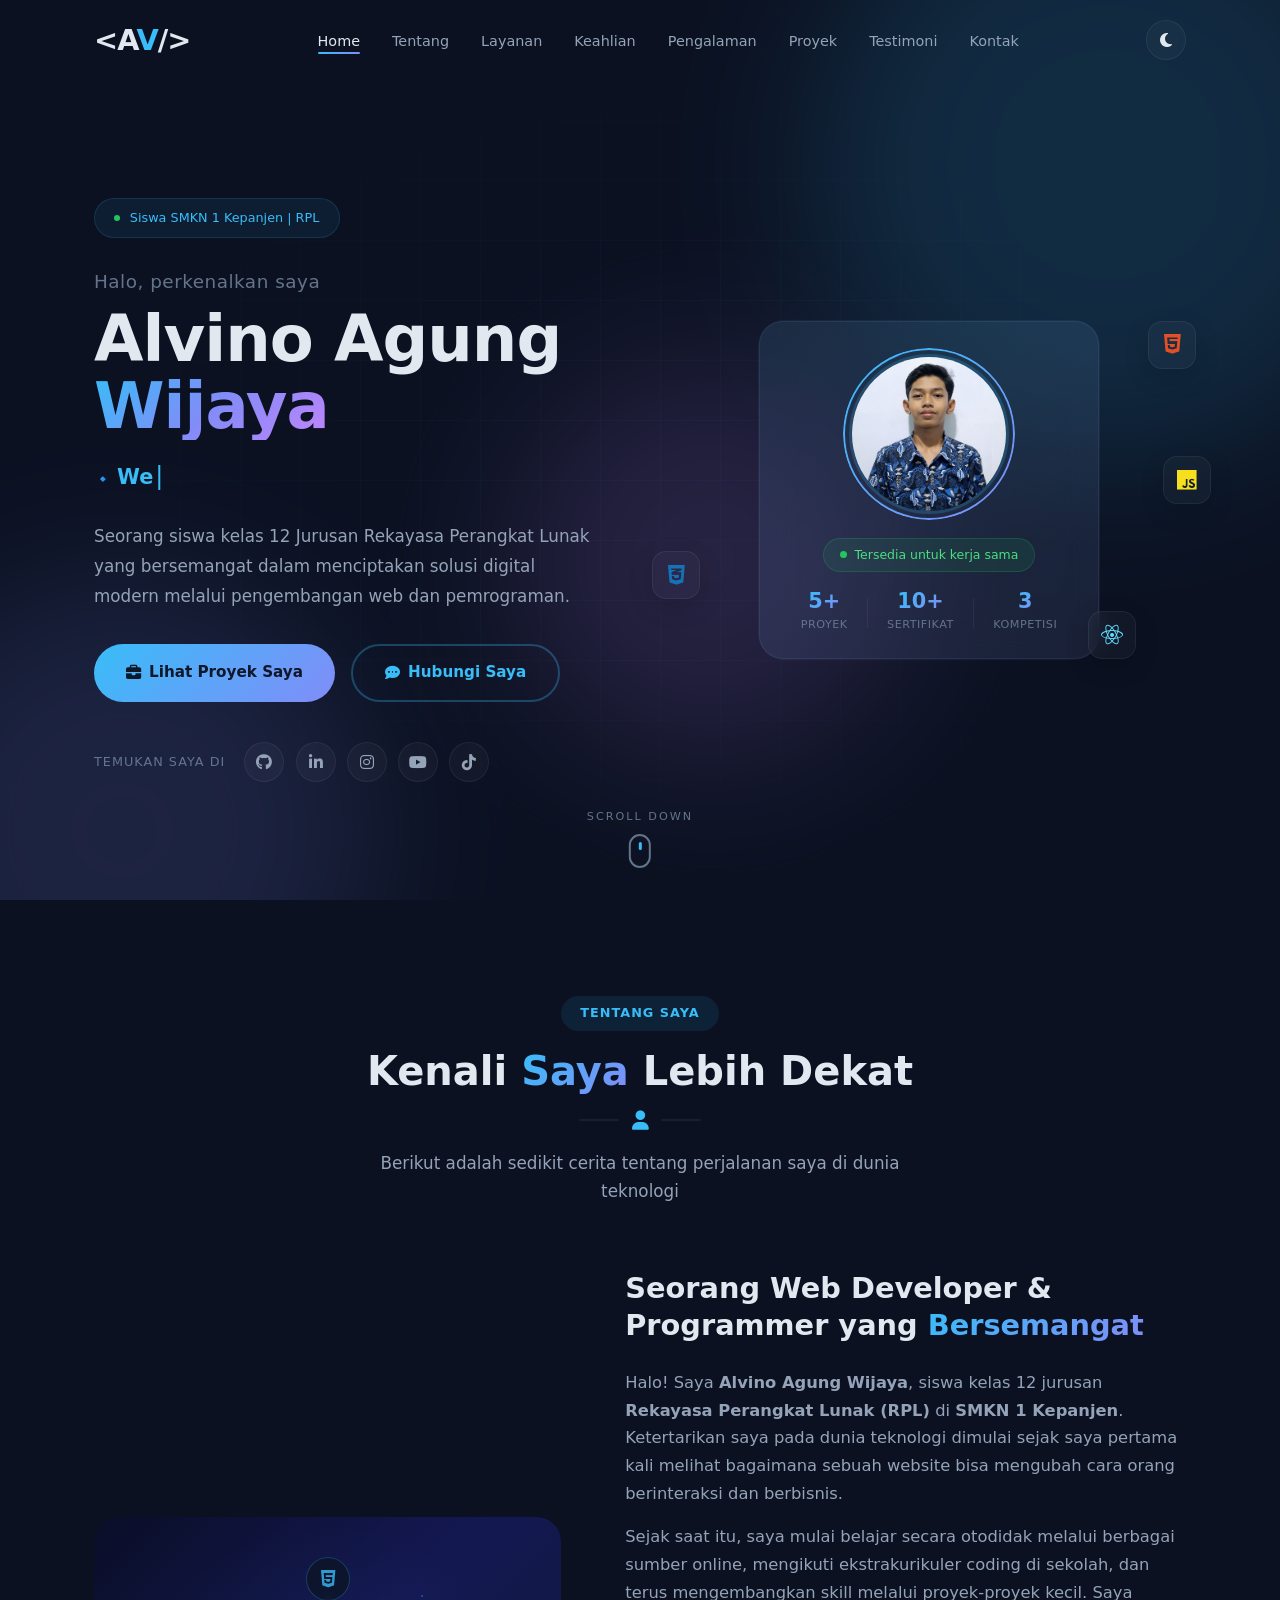
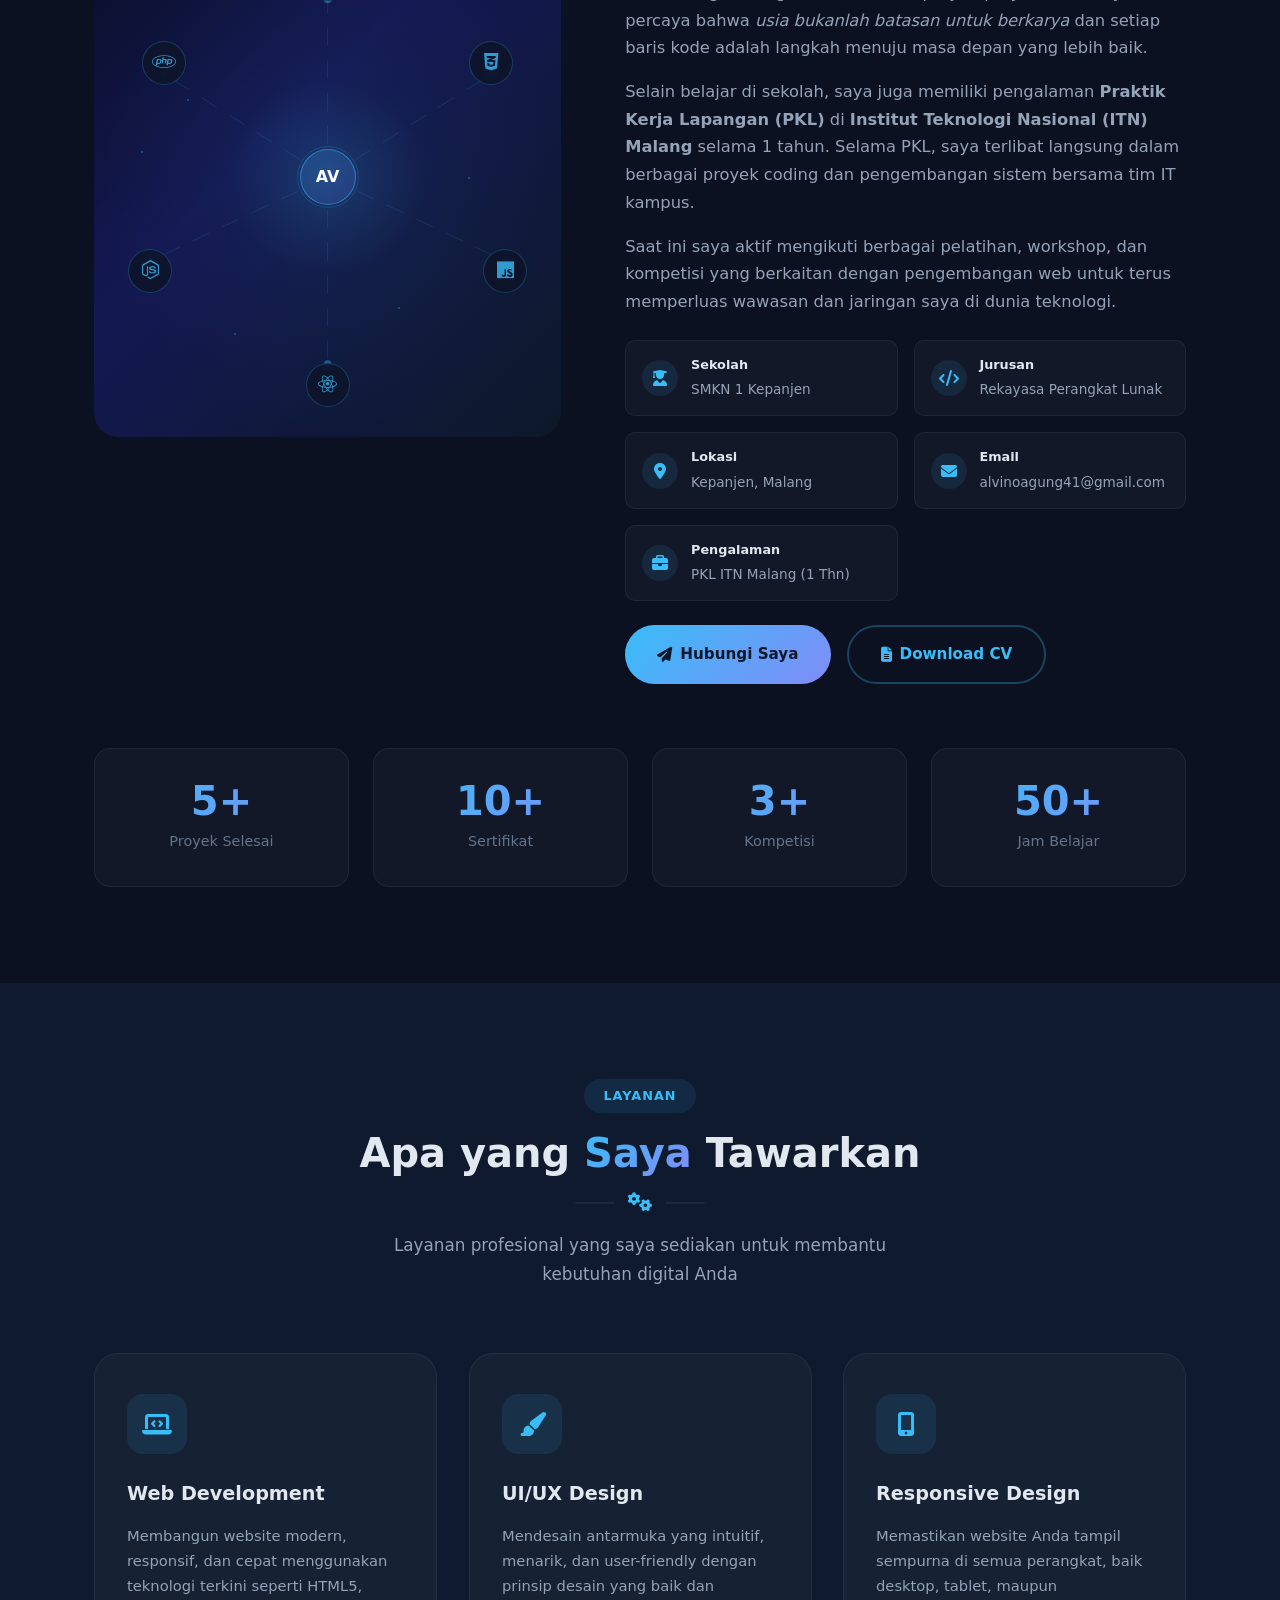
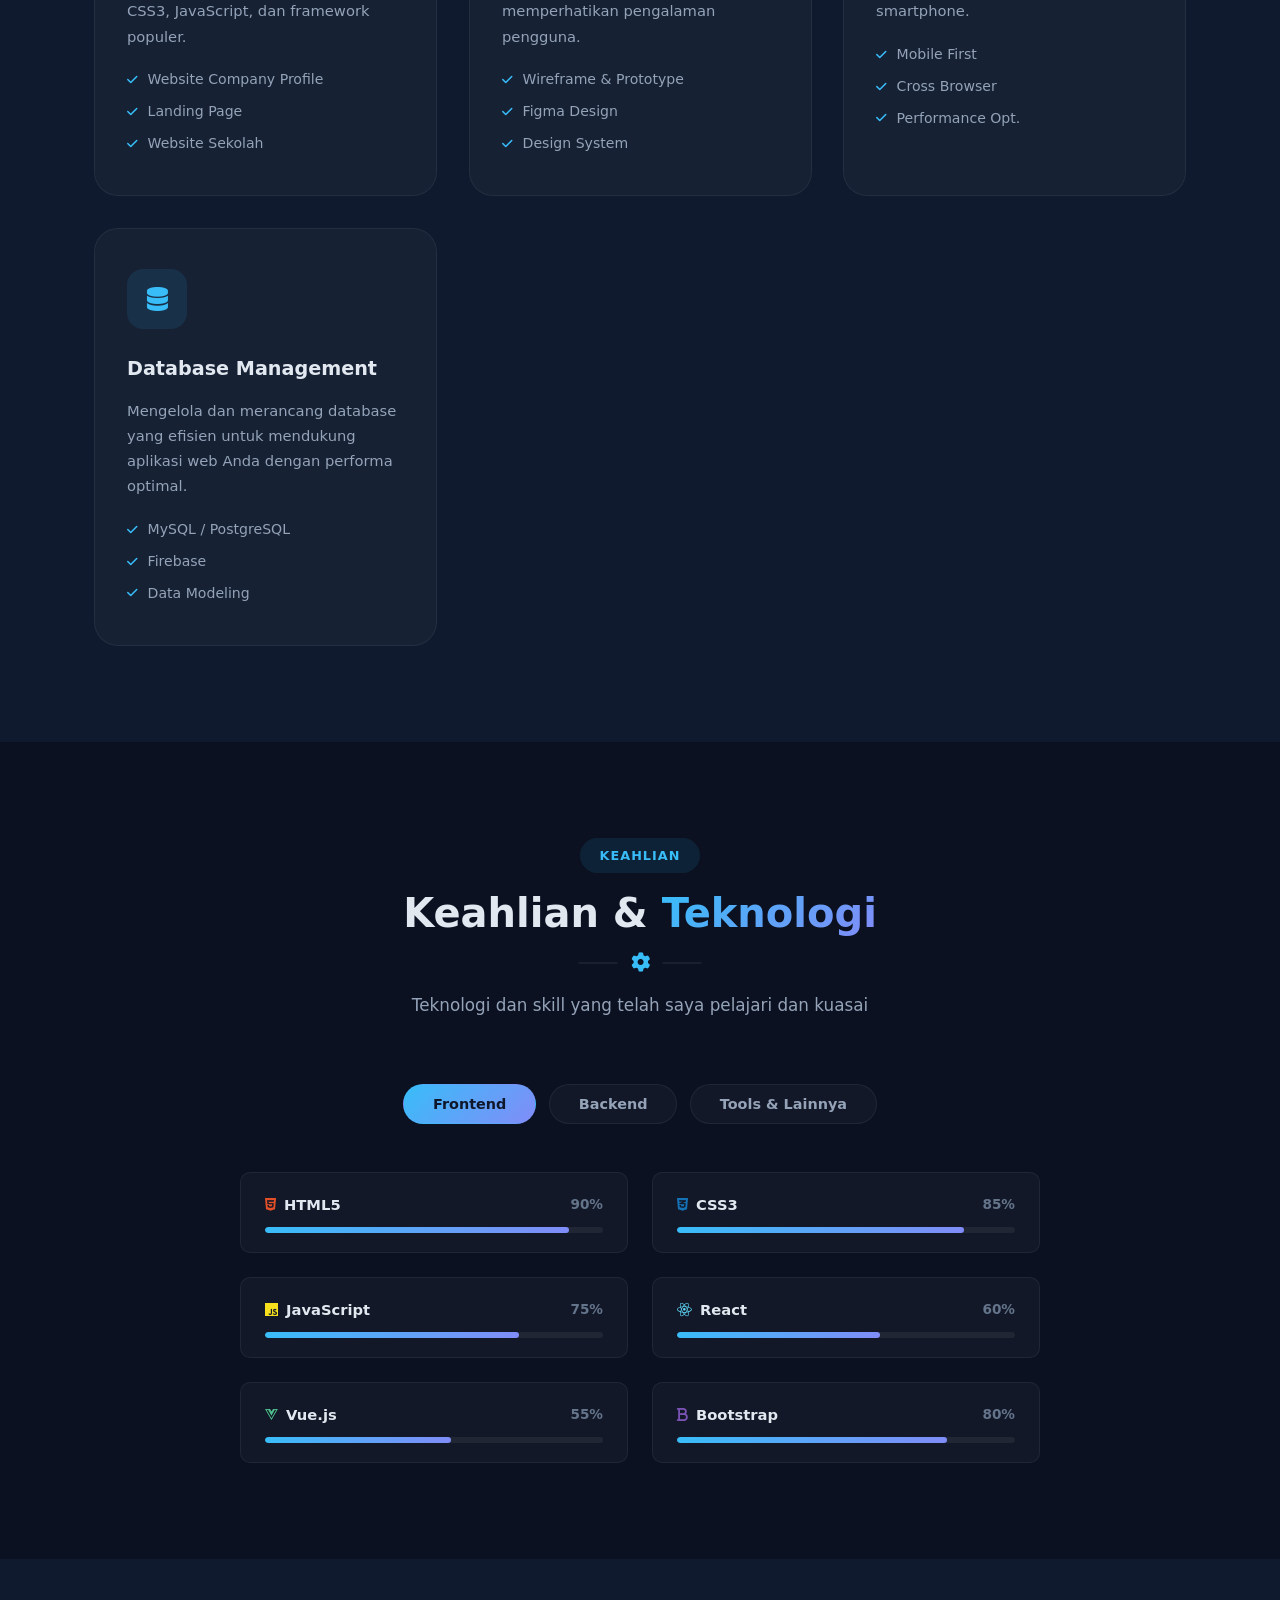
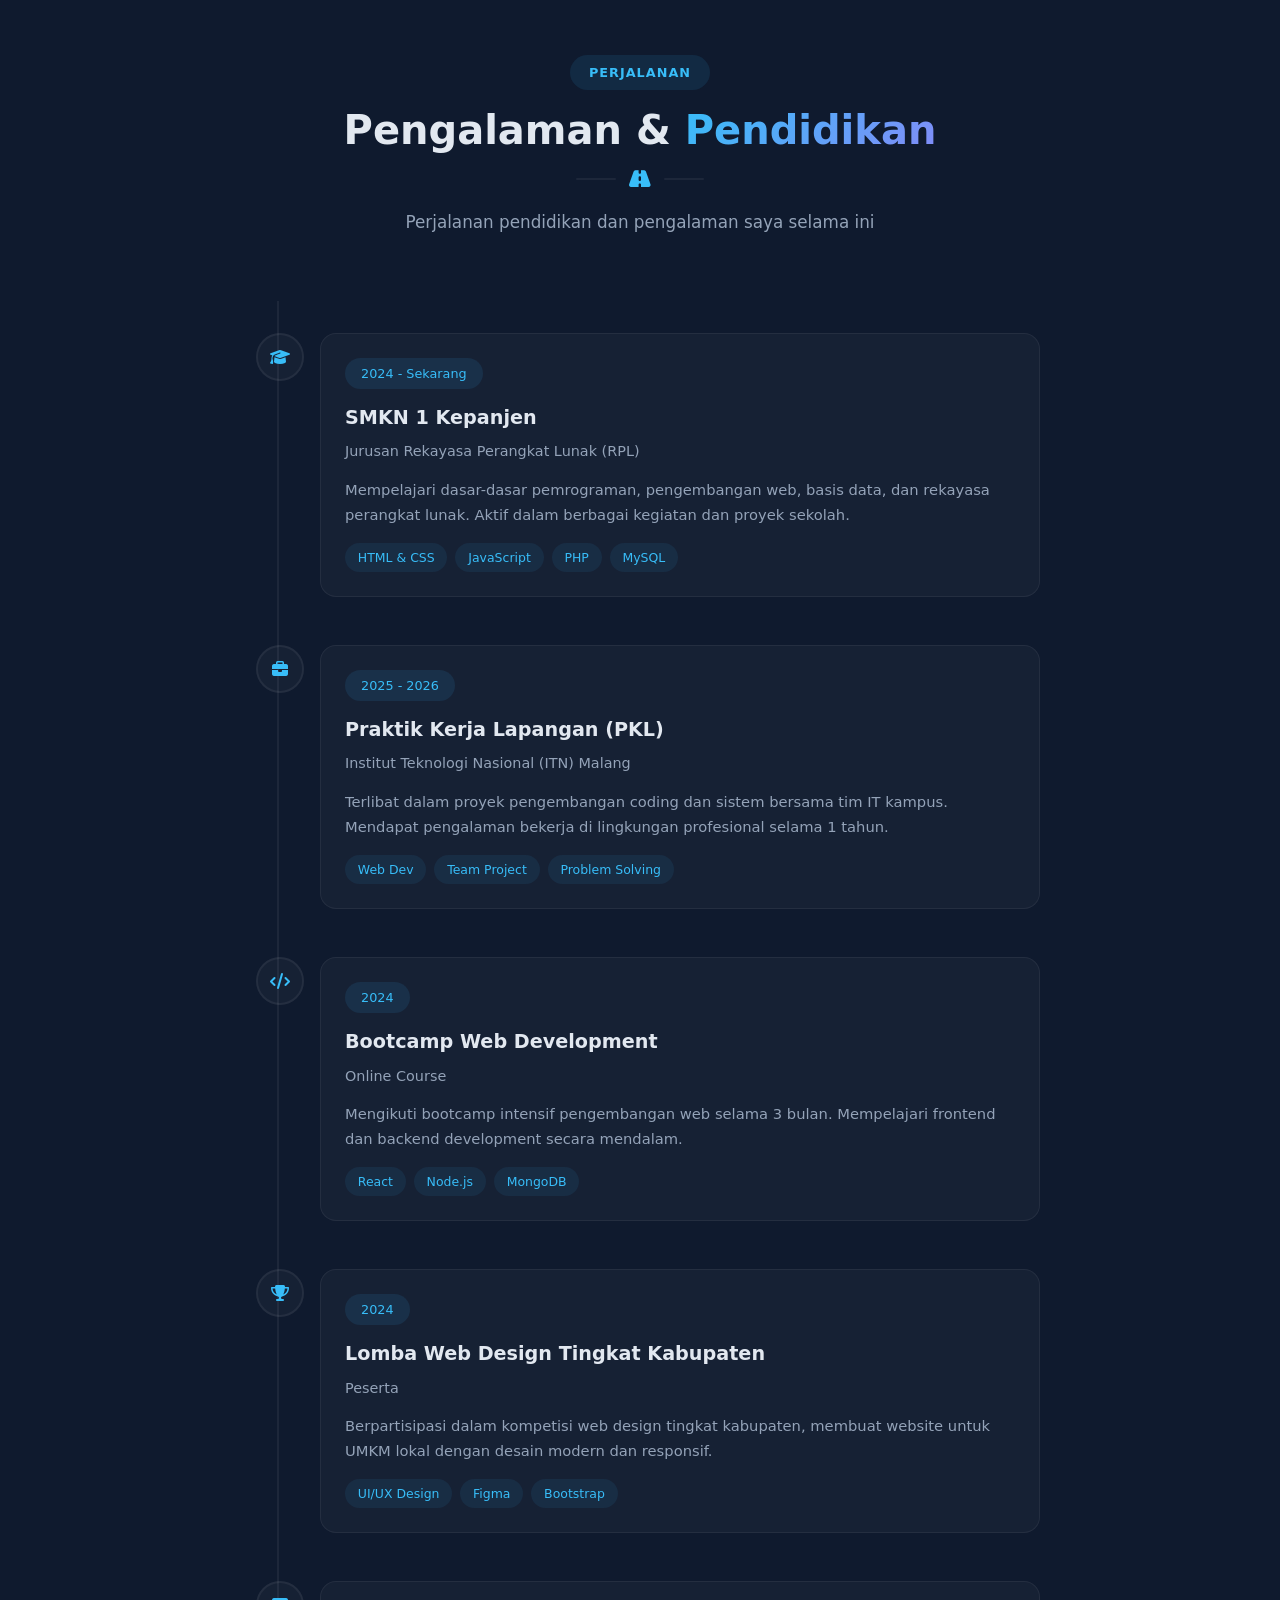
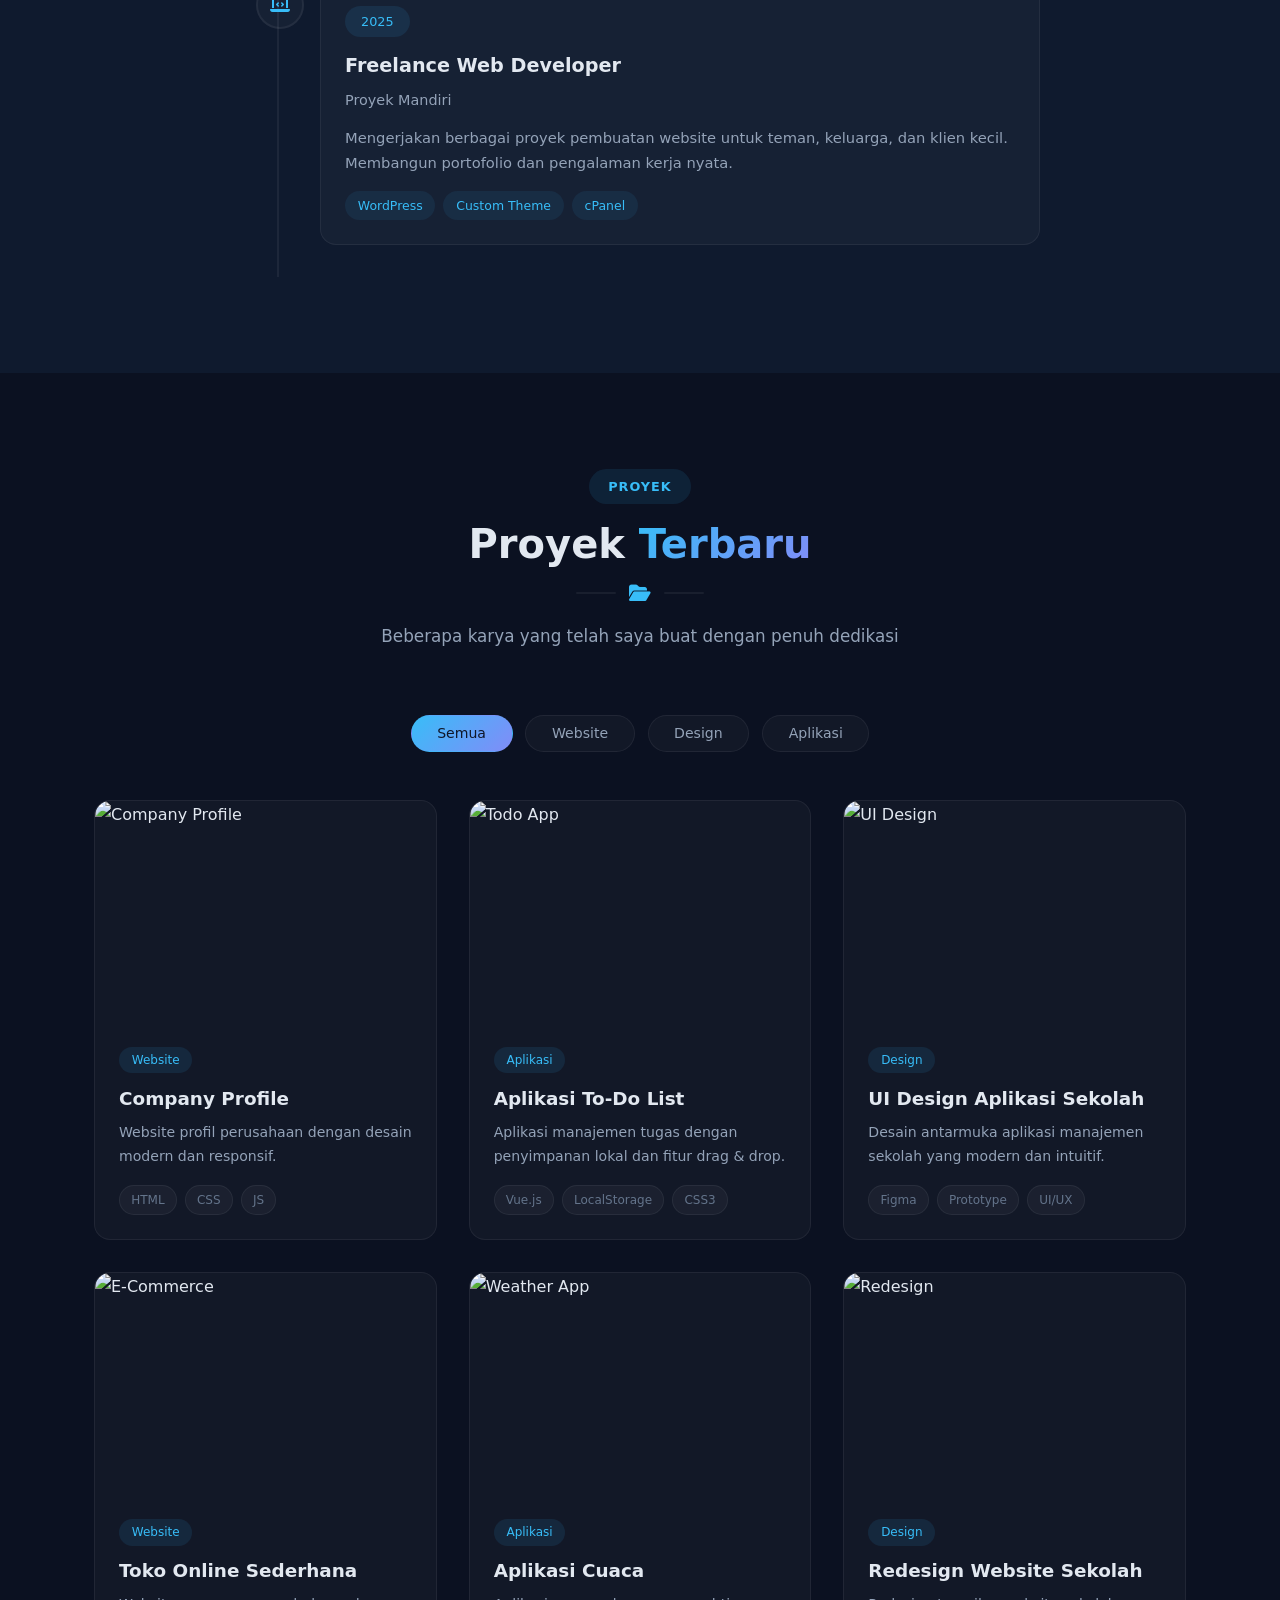
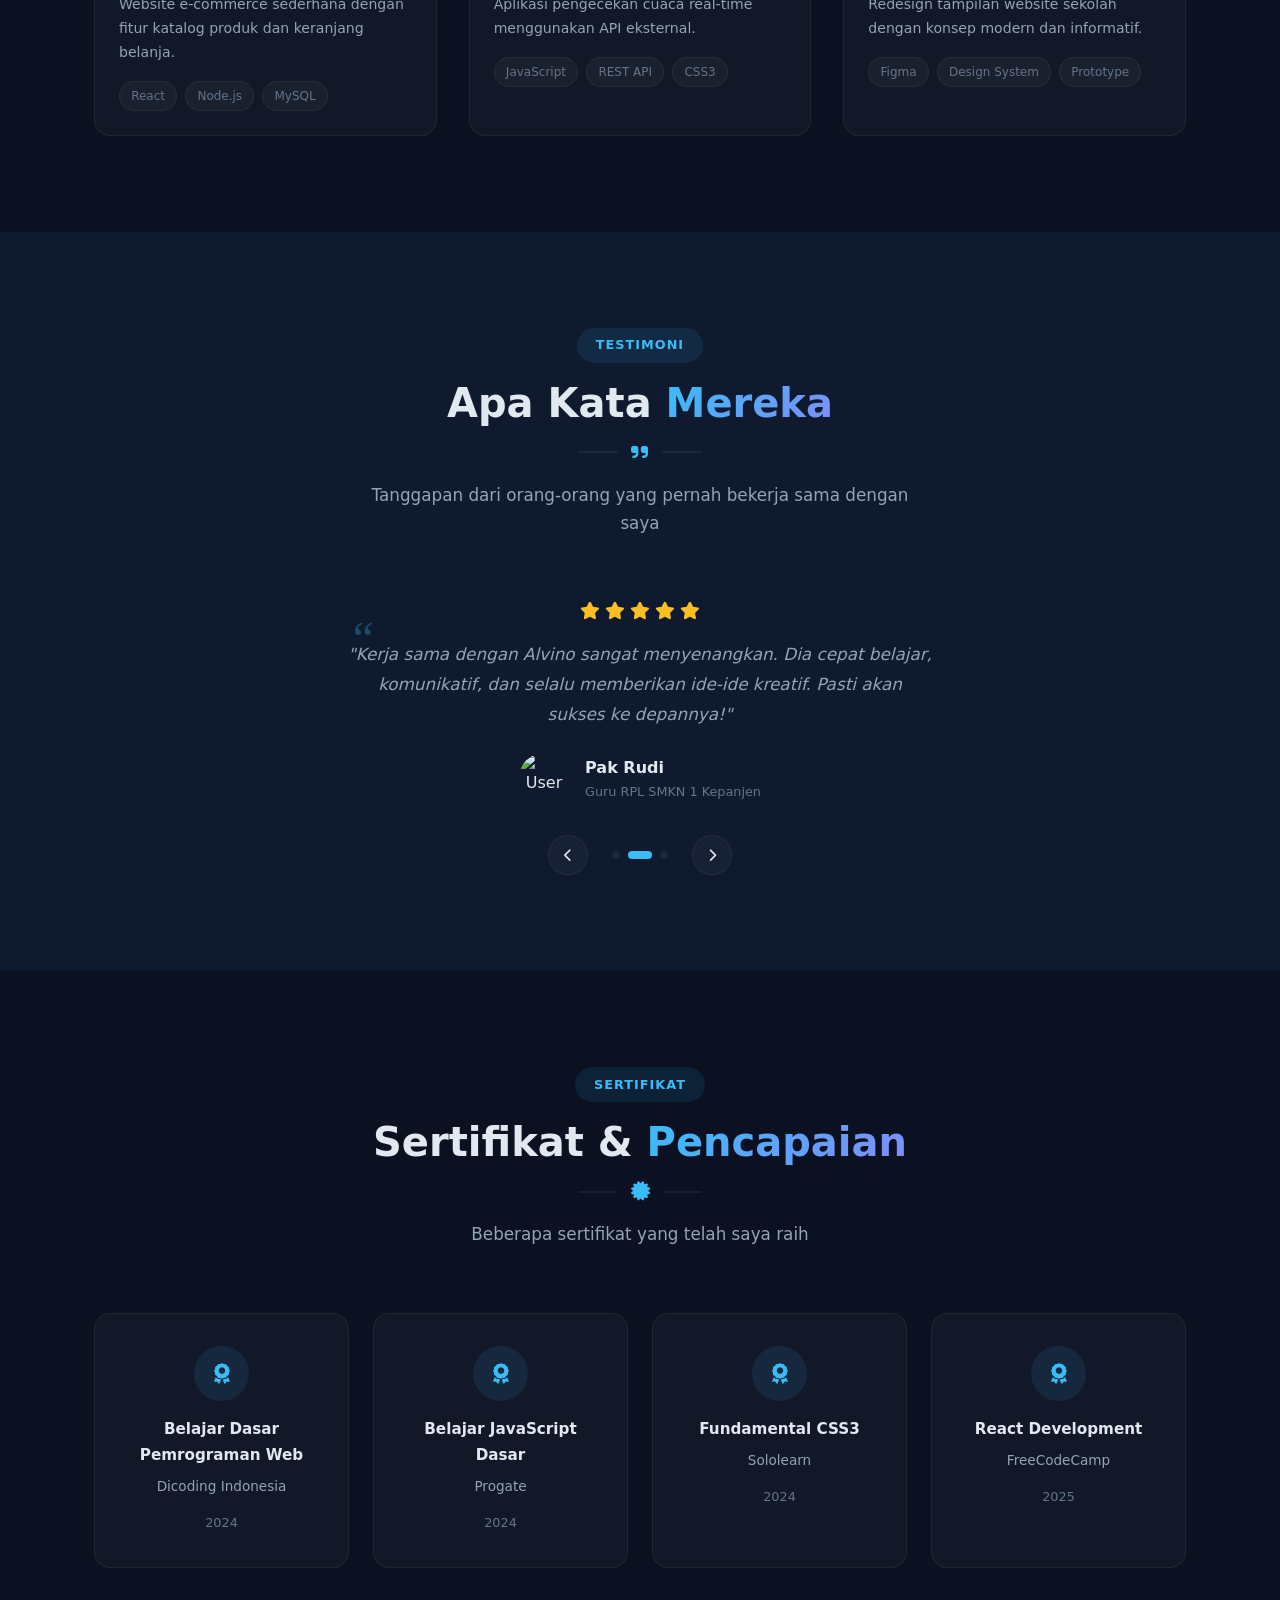
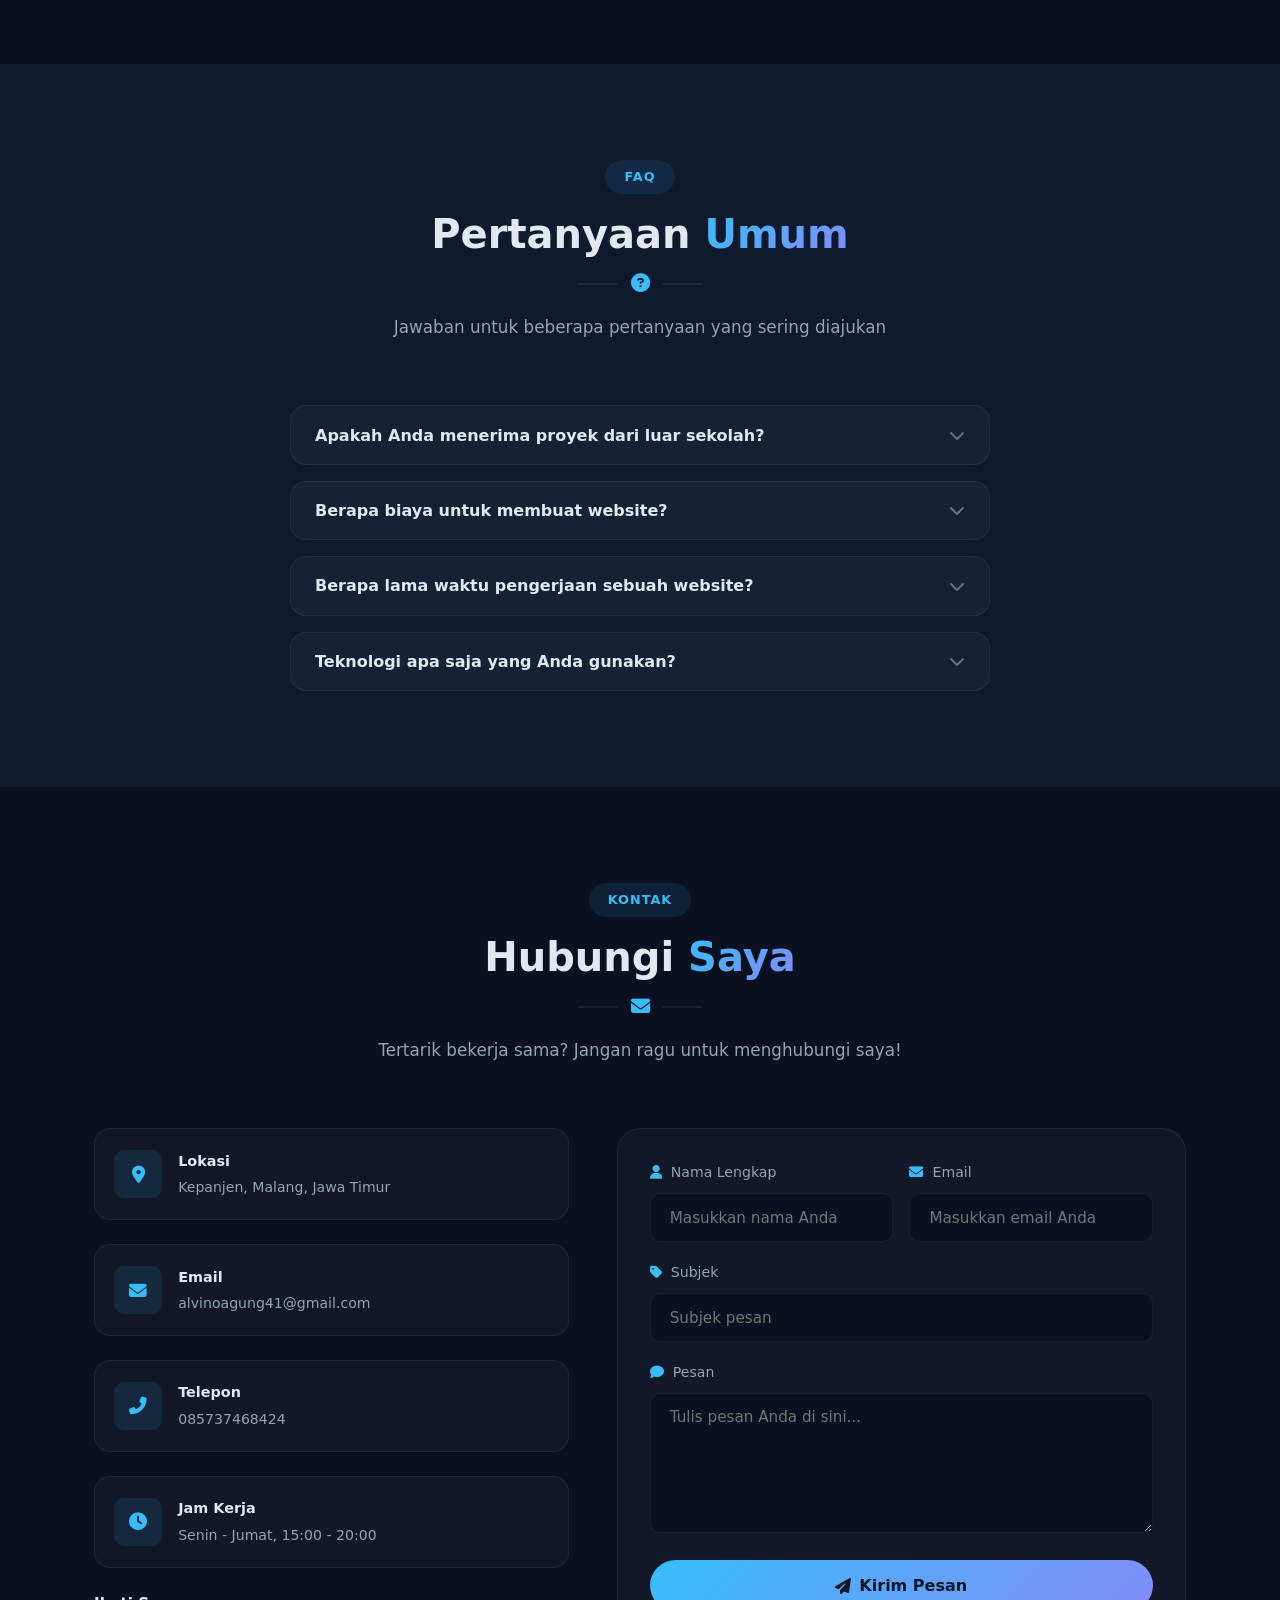
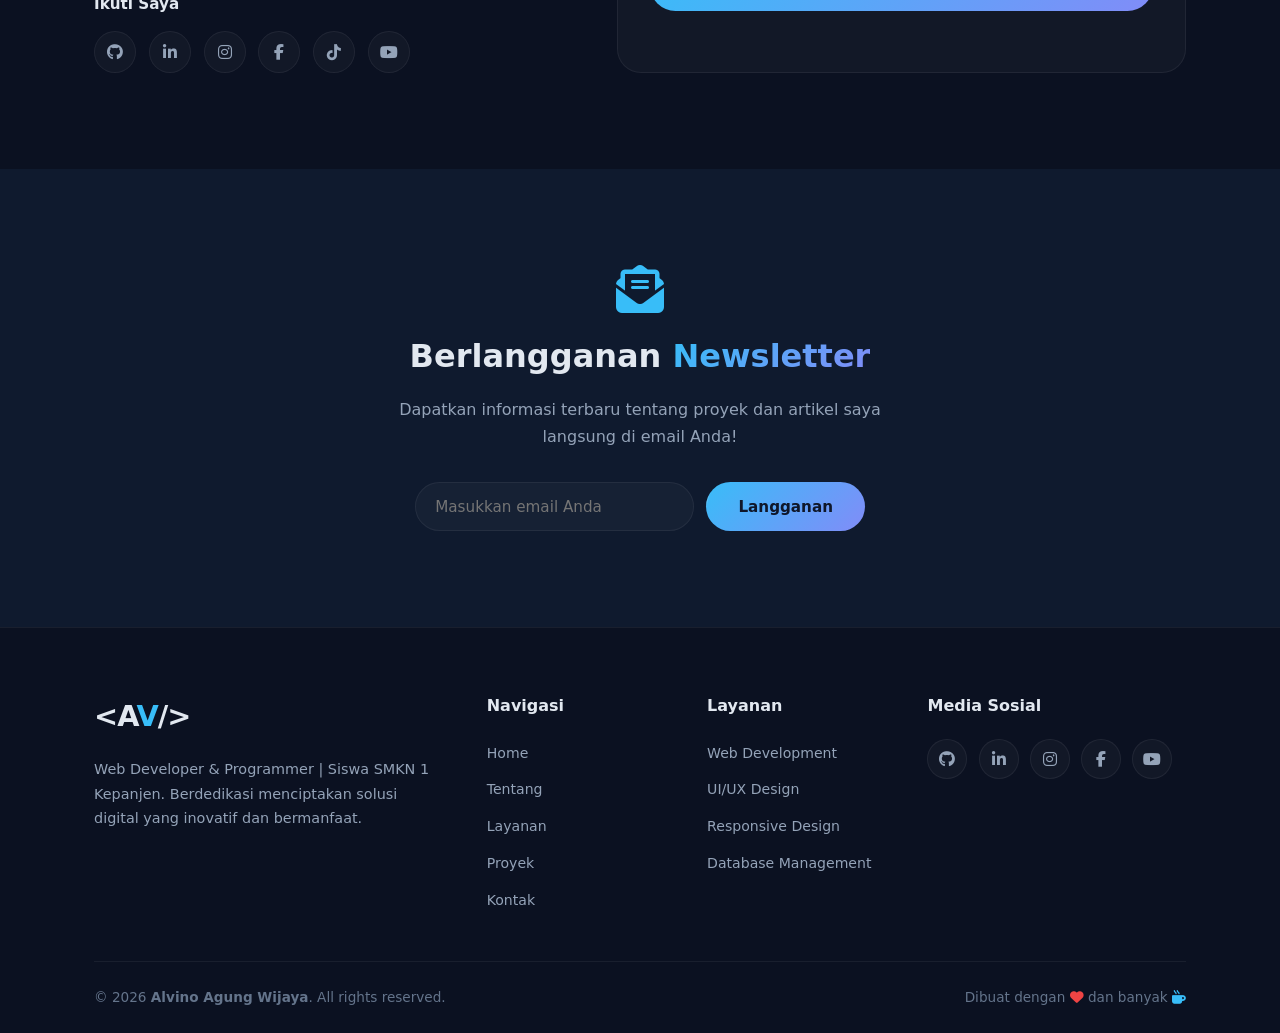
==== commit 9ded8725: "Update email & no telp, tambah CV profesional, aktifkan download CV" ====
--- a/index.html
+++ b/index.html
@@ -243,7 +243,7 @@
               <i class="fas fa-envelope"></i>
               <div>
                 <strong>Email</strong>
-                <span>alvino@example.com</span>
+                <span>alvinoagung41@gmail.com</span>
               </div>
             </div>
             <div class="info-item">
@@ -256,7 +256,7 @@
           </div>
           <div class="about-cta">
             <a href="#contact" class="btn btn-primary"><i class="fas fa-paper-plane"></i> Hubungi Saya</a>
-            <a href="#" class="btn btn-outline"><i class="fas fa-file-alt"></i> Download CV</a>
+            <a href="cv.html" target="_blank" class="btn btn-outline"><i class="fas fa-file-alt"></i> Download CV</a>
           </div>
         </div>
       </div>
@@ -1026,14 +1026,14 @@
             <div class="contact-icon"><i class="fas fa-envelope"></i></div>
             <div>
               <h4>Email</h4>
-              <p>alvino@example.com</p>
+              <p>alvinoagung41@gmail.com</p>
             </div>
           </div>
           <div class="contact-item">
             <div class="contact-icon"><i class="fas fa-phone-alt"></i></div>
             <div>
               <h4>Telepon</h4>
-              <p>+62 8xx-xxxx-xxxx</p>
+              <p>085737468424</p>
             </div>
           </div>
           <div class="contact-item">
